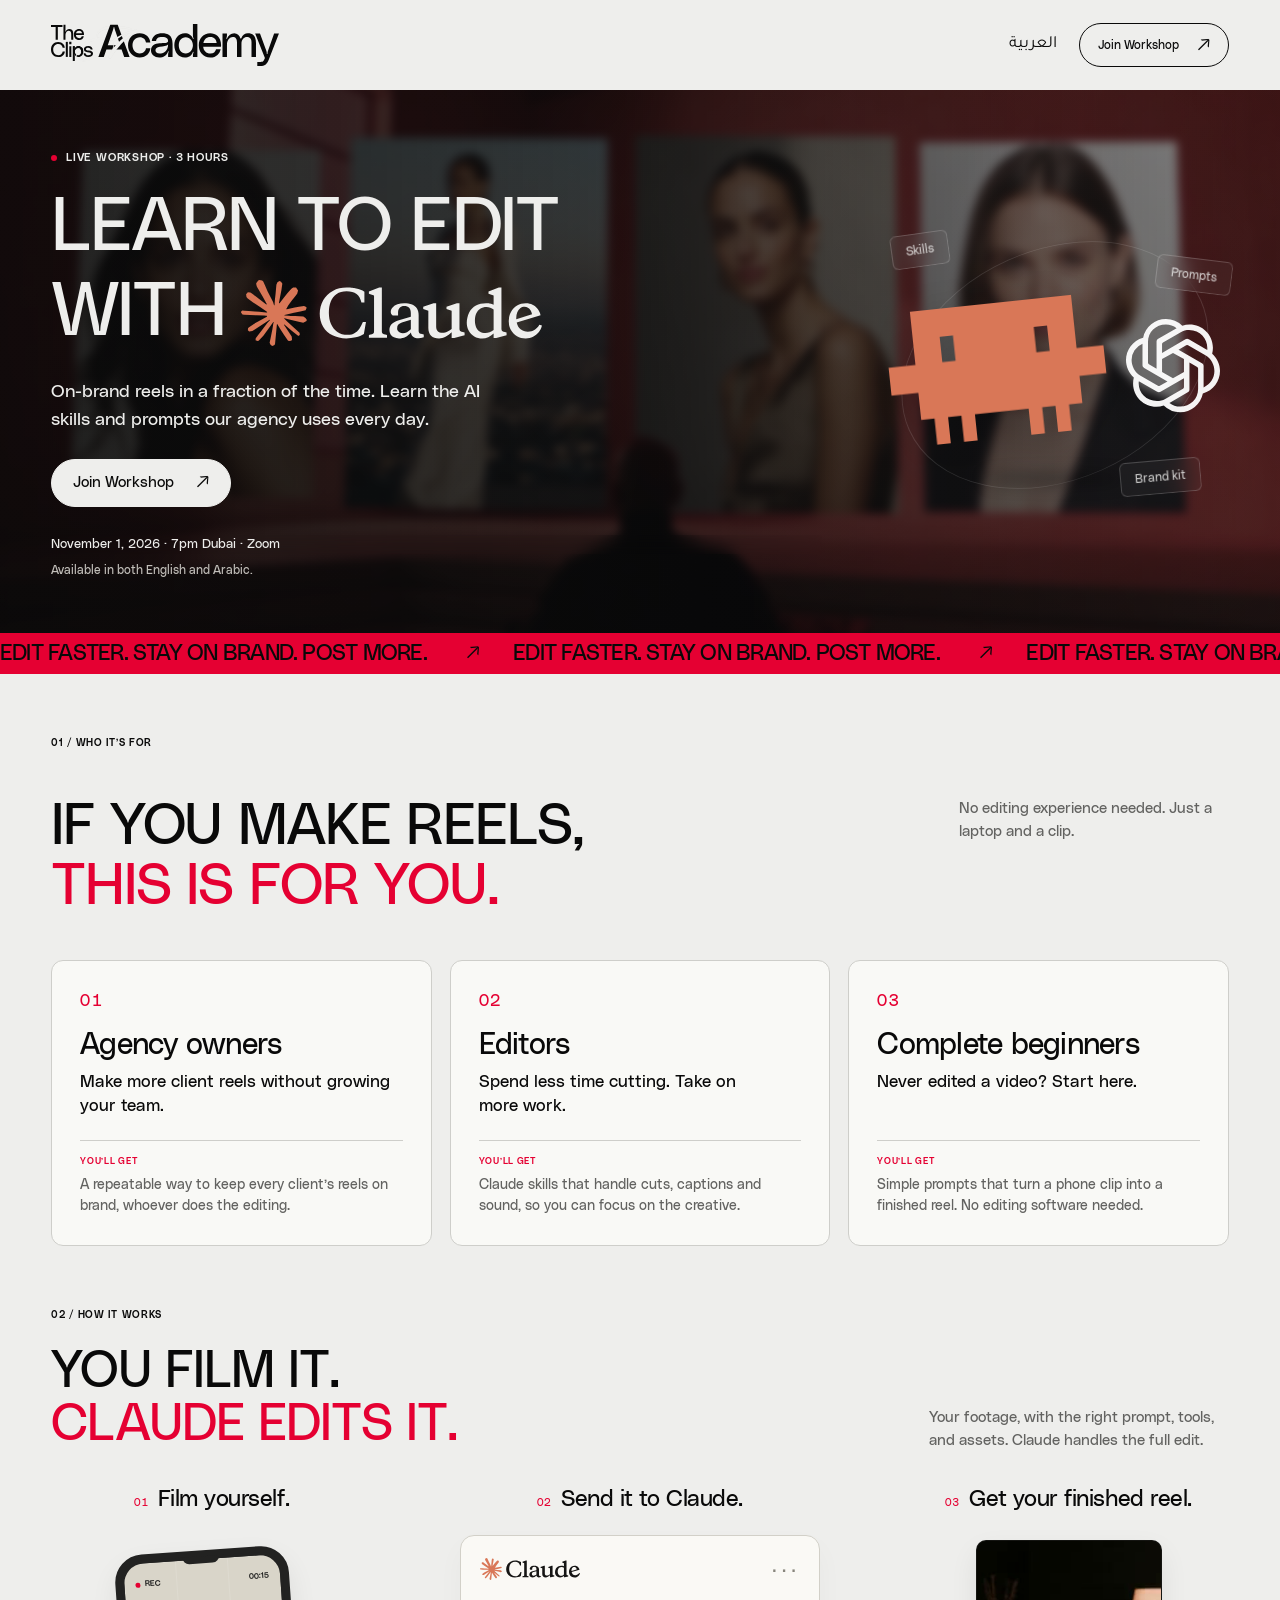
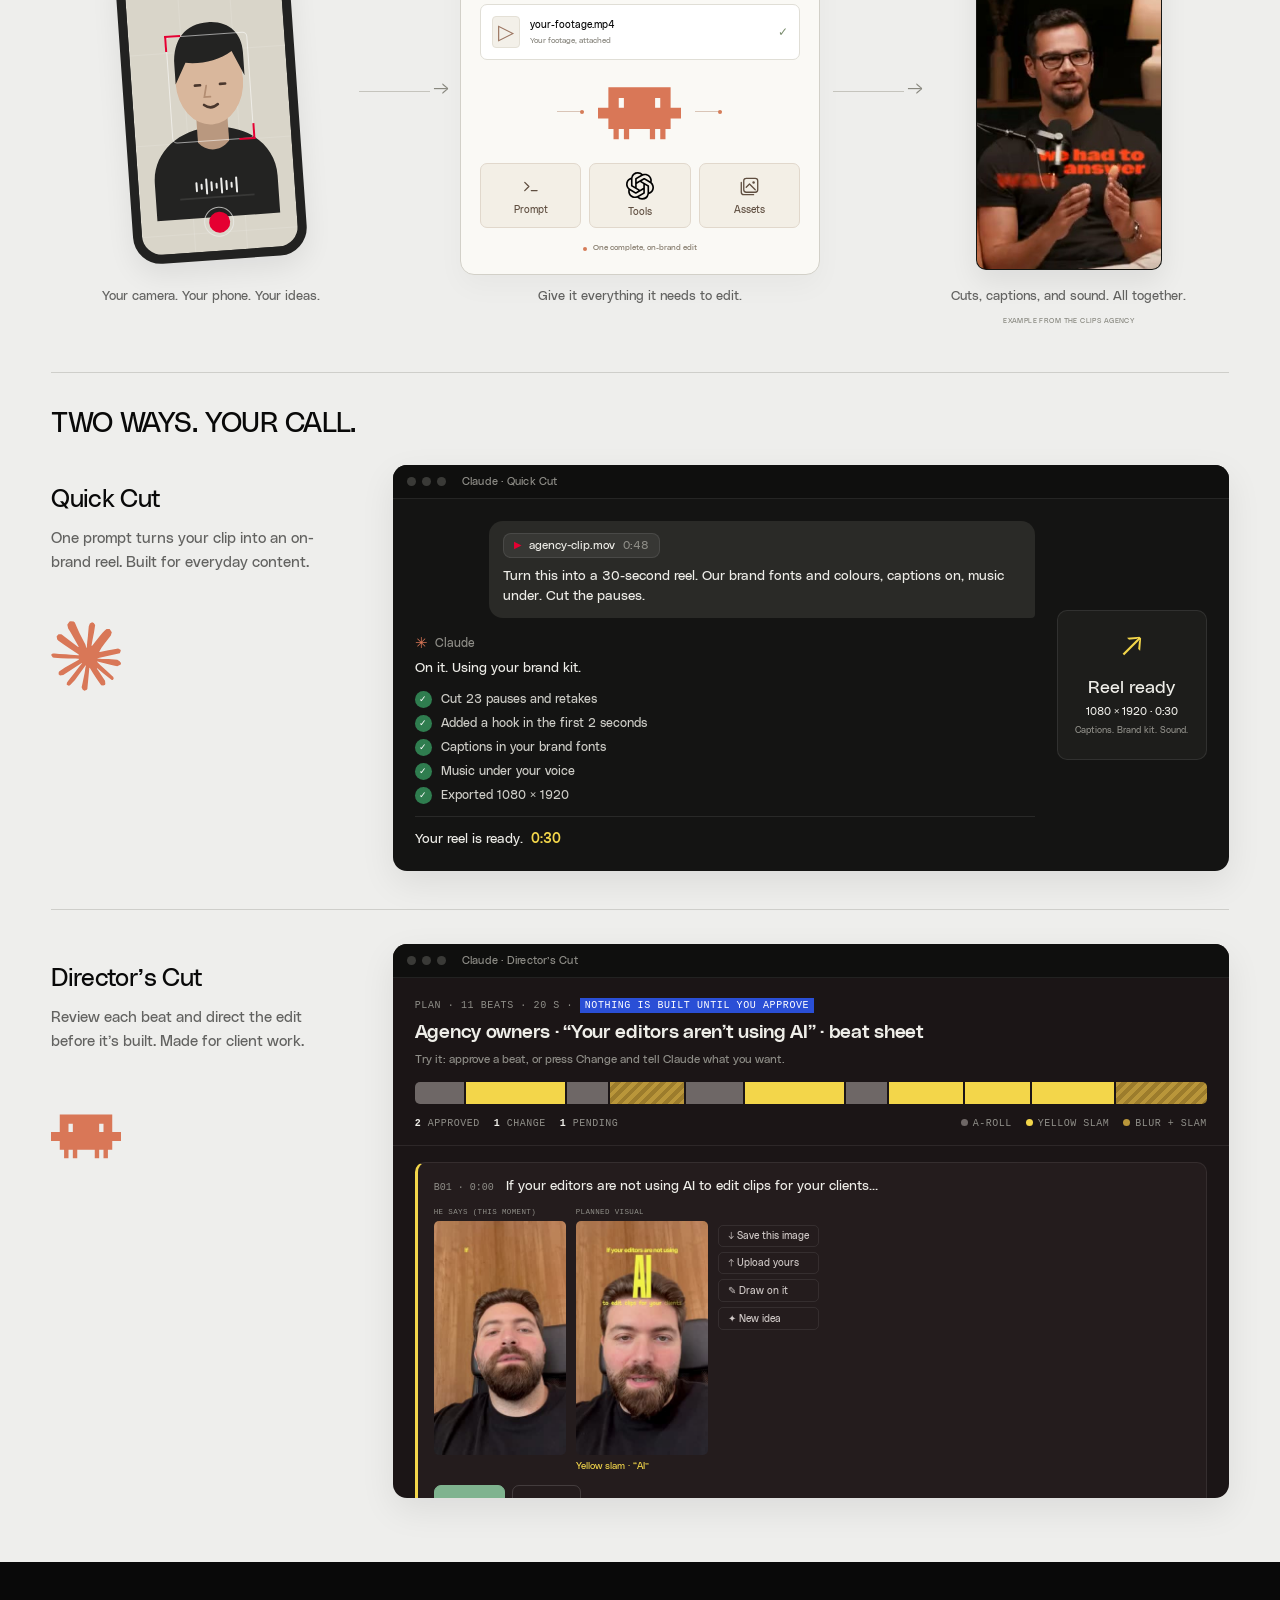
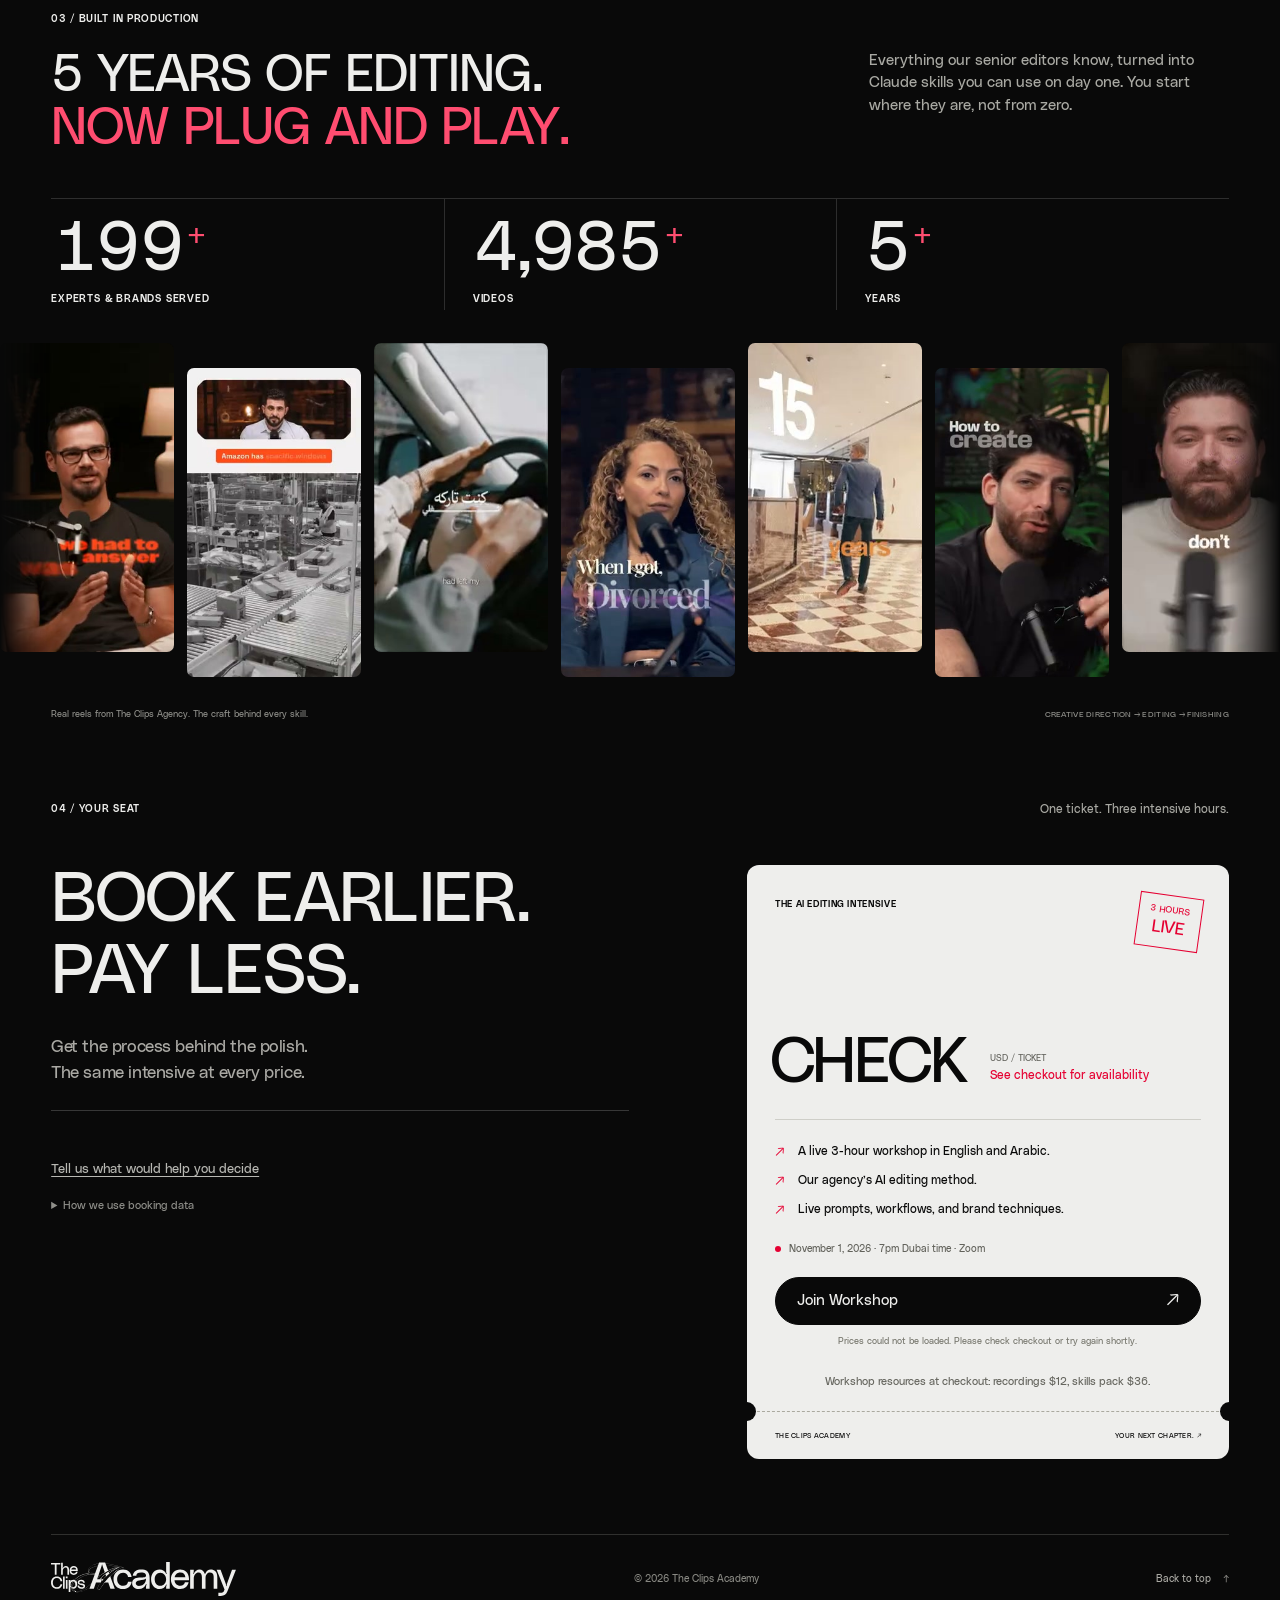
==== index.html @ a766a7c7 "Show extended $47 workshop offer" ====
<!doctype html>
<html lang="en" dir="ltr">
<head>
  <meta charset="UTF-8">
  <meta name="viewport" content="width=device-width, initial-scale=1">
  <meta name="theme-color" content="#eeeeec">
  <meta name="description" content="Edit Reels with Claude: a live 3-hour workshop in English and Arabic for agency owners, editors and complete beginners. Learn to edit on-brand reels faster, with one prompt or frame by frame.">
  <meta property="og:title" content="The Clips Academy | Edit Reels with Claude">
  <meta property="og:description" content="Thousands of agency edits, translated into AI skills and workflows. Learn the method in a live 3-hour intensive. In English and Arabic. Live on Zoom, November 1, 2026 at 7pm Dubai time.">
  <meta property="og:type" content="website">
  <meta property="og:url" content="https://theclips.academy/">
  <link rel="canonical" href="https://theclips.academy/">
  <link rel="alternate" hreflang="en" href="https://theclips.academy/">
  <link rel="alternate" hreflang="ar" href="https://theclips.academy/ar.html">
  <link rel="alternate" hreflang="x-default" href="https://theclips.academy/">
  <meta property="og:locale" content="en_US">
  <meta property="og:locale:alternate" content="ar_AE">
  <meta property="og:image" content="https://theclips.academy/assets/hero-poster.jpg">
  <meta name="twitter:card" content="summary_large_image">
  <title>The Clips Academy | Edit Reels with Claude</title>
  <link rel="icon" type="image/svg+xml" href="assets/favicon.svg">
  <link rel="preload" href="assets/polysans.woff" as="font" type="font/woff" crossorigin>
  <link rel="stylesheet" href="style.css?v=claude-workflow-1">
  <link rel="stylesheet" href="omar.css?v=omar-1">
  <link rel="stylesheet" href="workflow.css?v=claude-workflow-1">
  <link rel="stylesheet" href="refine.css?v=mobile-stats-2">
  <script src="app.js?v=refine-1" defer></script>
  <script src="omar.js?v=flow-1" defer></script>
  <script type="module" src="features/pricing/storefront.mjs?v=sunday-47"></script>
  <link rel="stylesheet" href="features/analytics/feedback.css">
  <script type="module" src="features/analytics/tracking.mjs?v=funnel-1"></script>
  <script src="features/analytics/meta-pixel.js?v=1" defer></script>
</head>
<body>
  <a class="skip-link" href="#main">Skip to content</a>
  <header class="header">
    <a class="brand" href="#top" aria-label="The Clips Academy home"><img src="assets/logo-dark.svg" alt="The Clips Academy" width="1928" height="359"></a>
    <div class="header-actions"><a class="language-link" href="ar.html" lang="ar" dir="rtl" hreflang="ar" aria-label="عرض الموقع بالعربية">العربية</a>
    <a class="button button-small nav-cta" href="https://os.theclips.academy/workshop/checkout"><span>Join Workshop</span><span class="arrow" aria-hidden="true">↗</span></a>
    </div>
  </header>
  <main id="main">
    <section class="hero section" id="top" aria-labelledby="hero-title">
      <div class="hero-backdrop" aria-hidden="true"><video id="hero-video" src="assets/hero-film.mp4" poster="assets/hero-poster.jpg" muted loop playsinline preload="metadata"></video></div>
      <div class="hero-layout">
        <div class="hero-content">
          <div class="eyebrow hero-eyebrow" data-load><span class="live-dot" aria-hidden="true"></span>LIVE WORKSHOP · 3 HOURS</div>
          <h1 id="hero-title"><span class="heading-line" data-load>LEARN TO EDIT</span><span class="heading-line hero-logo-line" data-load style="--delay:.12s"><span>WITH</span><img class="headline-claude" src="assets/claude-logo-light.svg" alt="Claude" width="9156" height="2000"></span></h1>
          <div class="hero-copy" data-load style="--delay:.2s"><p class="hero-subheading">On-brand reels in a fraction of the time. Learn the AI skills and prompts our agency uses every day.</p><a href="https://os.theclips.academy/workshop/checkout" class="button button-primary magnetic"><span>Join Workshop</span><span class="arrow" aria-hidden="true">↗</span></a></div>
          <div class="hero-details"><p class="hero-event">November 1, 2026 · 7pm Dubai · Zoom</p><p class="hero-language">Available in both English and Arabic.</p></div>
        </div>
        <div class="hero-companion" aria-hidden="true"><div class="companion-orbit"></div><span class="companion-chip chip-skills">Skills</span><span class="companion-chip chip-prompt">Prompts</span><span class="companion-chip chip-brand">Brand kit</span><div class="companion-pair"><img class="companion-clawd" src="assets/clawd.svg" alt="" width="240" height="240"><img class="companion-chatgpt" src="assets/chatgpt-symbol.svg" alt="" width="100" height="100"></div><span class="companion-shadow"></span></div>
      </div>
      <div class="word-ticker" aria-hidden="true"><div class="word-track"><span>EDIT FASTER. STAY ON BRAND. POST MORE. <i>↗</i> </span><span>EDIT FASTER. STAY ON BRAND. POST MORE. <i>↗</i> </span><span>EDIT FASTER. STAY ON BRAND. POST MORE. <i>↗</i> </span><span>EDIT FASTER. STAY ON BRAND. POST MORE. <i>↗</i> </span></div></div>
    </section>
    <section class="who section" id="who" aria-labelledby="who-title">
      <div class="section-top" data-reveal><span class="eyebrow">01 / WHO IT’S FOR</span></div>
      <div class="section-heading"><h2 id="who-title" data-reveal><span class="heading-line">IF YOU MAKE REELS,</span><span class="heading-line accent">THIS IS FOR YOU.</span></h2><p data-reveal>No editing experience needed. Just a laptop and a&nbsp;clip.</p></div>
      <ul class="who-grid" aria-label="Who the workshop is for"><li data-reveal style="--delay:0.00s"><span class="step-number" aria-hidden="true">01</span><h3>Agency owners</h3><p class="who-line">Make more client reels without growing your team.</p><p class="who-get"><b>You’ll get</b>A repeatable way to keep every client’s reels on brand, whoever does the editing.</p></li><li data-reveal style="--delay:0.08s"><span class="step-number" aria-hidden="true">02</span><h3>Editors</h3><p class="who-line">Spend less time cutting. Take on more work.</p><p class="who-get"><b>You’ll get</b>Claude skills that handle cuts, captions and sound, so you can focus on the creative.</p></li><li data-reveal style="--delay:0.16s"><span class="step-number" aria-hidden="true">03</span><h3>Complete beginners</h3><p class="who-line">Never edited a video? Start here.</p><p class="who-get"><b>You’ll get</b>Simple prompts that turn a phone clip into a finished reel. No editing software needed.</p></li></ul>
    </section>
    <section class="method section" id="method" aria-labelledby="method-title">
      <div class="section-top"><span class="eyebrow">02 / HOW IT WORKS</span></div>
      <div class="section-heading"><h2 id="method-title"><span class="heading-line">YOU FILM IT.</span><span class="heading-line accent">CLAUDE EDITS IT.</span></h2><p>Your footage, with the right prompt, tools, and assets. Claude handles the full edit.</p></div>
      <ol class="edit-workflow" aria-label="From your recording to a finished reel with Claude">
        <li class="workflow-stage workflow-capture">
          <div class="workflow-step"><span class="workflow-number" aria-hidden="true">01</span><h3>Film yourself.</h3></div>
          <div class="workflow-scene" role="img" aria-label="Illustration of filming yourself on a phone">
            <div class="recording-phone"><div class="recording-screen"><div class="recording-meta"><span><i></i>REC</span><span>00:15</span></div><svg class="capture-person" viewBox="0 0 180 260" fill="none" aria-hidden="true"><path d="M19 260v-43c0-35 30-61 71-61s71 26 71 61v43" fill="#232322"/><path d="M72 137h36v36c-11 12-26 12-36 0v-36Z" fill="#b9987f"/><ellipse cx="90" cy="103" rx="39" ry="50" fill="#d9b79c"/><path d="M51 104V82c0-30 16-47 42-47 24 0 38 15 38 37v27l-13-29c-16 10-35 13-54 10l-13 24Z" fill="#232322"/><path d="M73 107h6m23 0h6M82 130c5 4 11 4 16 0" stroke="#4a372d" stroke-width="3" stroke-linecap="round"/><path d="m86 108-3 13h7" stroke="#b38d72" stroke-width="2" stroke-linecap="round"/><path d="M47 237h86" stroke="#eeeeec" stroke-opacity=".1" stroke-width="2"/></svg><div class="capture-focus"></div><div class="capture-wave"><i></i><i></i><i></i><i></i><i></i><i></i><i></i><i></i><i></i></div><div class="recording-shutter"><span></span></div></div></div>
          </div>
          <p class="workflow-caption">Your camera. Your phone. Your ideas.</p><span class="workflow-connector" aria-hidden="true"><i></i><b>→</b></span>
        </li>
        <li class="workflow-stage workflow-claude">
          <div class="workflow-step"><span class="workflow-number" aria-hidden="true">02</span><h3>Send it to Claude.</h3></div>
          <div class="workflow-scene"><div class="claude-workbench" role="img" aria-label="Your footage, prompt, tools, and assets come together in Claude">
            <div class="workflow-appbar"><img src="assets/claude-logo.svg" width="106" height="29" alt="Claude"><span aria-hidden="true">···</span></div>
            <div class="workflow-upload"><span class="upload-play" aria-hidden="true">▷</span><span><strong>your-footage.mp4</strong><small>Your footage, attached</small></span><span class="upload-check" aria-hidden="true">✓</span></div>
            <div class="workflow-engine"><span class="engine-line" aria-hidden="true"></span><img src="assets/clawd.svg" width="100" height="100" alt=""><span class="engine-line" aria-hidden="true"></span></div>
            <div class="workflow-inputs"><span class="workflow-input workflow-input-prompt"><svg viewBox="0 0 28 28" fill="none" aria-hidden="true"><path d="m7 9 5 5-5 5M15 19h7" stroke="currentColor" stroke-width="1.6" stroke-linecap="round" stroke-linejoin="round"/></svg><span>Prompt</span></span><span class="workflow-input workflow-input-tools"><img src="assets/chatgpt-symbol.svg" width="28" height="28" alt="ChatGPT"><span>Tools</span></span><span class="workflow-input workflow-input-assets"><svg viewBox="0 0 28 28" fill="none" aria-hidden="true"><rect x="7" y="4" width="17" height="17" rx="3" stroke="currentColor" stroke-width="1.6"/><path d="M4 9v12a3 3 0 0 0 3 3h12m-9-9 4-4 7 7" stroke="currentColor" stroke-width="1.6" stroke-linecap="round" stroke-linejoin="round"/><circle cx="19" cy="9" r="1.5" fill="currentColor"/></svg><span>Assets</span></span></div>
            <div class="workflow-edit-label"><span class="live-dot" aria-hidden="true"></span>One complete, on-brand edit</div>
          </div></div>
          <p class="workflow-caption">Give it everything it needs to edit.</p><span class="workflow-connector" aria-hidden="true"><i></i><b>→</b></span>
        </li>
        <li class="workflow-stage workflow-finish">
          <div class="workflow-step"><span class="workflow-number" aria-hidden="true">03</span><h3>Get your finished reel.</h3></div>
          <figure class="method-result"><div class="workflow-scene"><div class="result-reel"><video id="result-video" src="assets/work-01.mp4" poster="assets/work-01.jpg" muted loop playsinline controls preload="none" aria-label="An actual edited reel from The Clips Agency portfolio"></video><button class="result-control" aria-label="Play agency reel" aria-pressed="false" hidden><span aria-hidden="true">▷</span></button></div></div><figcaption><p class="workflow-caption">Cuts, captions, and sound. All together.</p><span class="workflow-example">EXAMPLE FROM THE CLIPS AGENCY</span></figcaption></figure>
        </li>
      </ol>
      <div class="editing-paths" aria-labelledby="paths-title"><div class="paths-heading"><h2 id="paths-title">TWO WAYS. YOUR CALL.</h2></div>
<div class="path-rows">
        <article class="path-row" id="path-quick"><div class="path-copy"><h3>Quick Cut</h3><p>One prompt turns your clip into an on-brand reel. Built for everyday content.</p><img class="path-character" src="assets/claude-spark.svg" width="72" height="72" alt="" aria-hidden="true"></div>
          <div class="demo demo-quick" role="img" aria-label="Example: one prompt in Claude turns a raw clip into a finished, captioned reel.">
            <div class="demo-bar"><i></i><i></i><i></i><span>Claude · Quick Cut</span></div>
            <div class="demo-body">
              <div class="demo-chat">
                <div class="chat-user" data-reveal>
                  <span class="chat-file"><b aria-hidden="true">▶</b>agency-clip.mov<em>0:48</em></span>
                  <p>Turn this into a 30-second reel. Our brand fonts and colours, captions on, music under. Cut the pauses.</p>
                </div>
                <div class="chat-claude" data-reveal style="--delay:.2s">
                  <span class="chat-name"><i aria-hidden="true">✳</i>Claude</span>
                  <p>On it. Using your brand kit.</p>
                  <ul class="demo-steps"><li data-reveal style="--delay:0.35s"><span class="demo-check" aria-hidden="true">✓</span>Cut 23 pauses and retakes</li><li data-reveal style="--delay:0.53s"><span class="demo-check" aria-hidden="true">✓</span>Added a hook in the first 2 seconds</li><li data-reveal style="--delay:0.71s"><span class="demo-check" aria-hidden="true">✓</span>Captions in your brand fonts</li><li data-reveal style="--delay:0.89s"><span class="demo-check" aria-hidden="true">✓</span>Music under your voice</li><li data-reveal style="--delay:1.07s"><span class="demo-check" aria-hidden="true">✓</span>Exported 1080 × 1920</li></ul>
                  <p class="chat-done" data-reveal style="--delay:1.3s">Your reel is ready. <b>0:30</b></p>
                </div>
              </div>
              <div class="demo-output demo-export"><span class="export-icon" aria-hidden="true">↗</span><strong>Reel ready</strong><span>1080 × 1920 · 0:30</span><small>Captions. Brand kit. Sound.</small></div>
            </div>
          </div>
        </article>
        <article class="path-row" id="path-director"><div class="path-copy"><h3>Director’s Cut</h3><p>Review each beat and direct the edit before it’s built. Made for client work.</p><img class="path-character" src="assets/clawd.svg" width="72" height="72" alt="" aria-hidden="true"></div>
          <div class="demo demo-director" aria-label="Example: Claude plans the reel beat by beat. Each beat shows the moment next to the planned visual, and you approve it or ask for a change.">
            <div class="demo-bar"><i></i><i></i><i></i><span>Claude · Director’s Cut</span></div>
            <div class="beat-sheet">
              <div class="bs-head">
                <p class="bs-meta">PLAN · 11 BEATS · 20 S · <mark>NOTHING IS BUILT UNTIL YOU APPROVE</mark></p>
                <h4>Agency owners · “Your editors aren’t using AI” · beat sheet</h4><p class="bs-hint">Try it: approve a beat, or press Change and tell Claude what you want.</p>
                <div class="bs-timeline" aria-hidden="true"><i class="seg-a" style="flex:6"></i><i class="seg-y" style="flex:12"></i><i class="seg-a" style="flex:5"></i><i class="seg-b" style="flex:9"></i><i class="seg-a" style="flex:7"></i><i class="seg-y" style="flex:12"></i><i class="seg-a" style="flex:5"></i><i class="seg-y" style="flex:9"></i><i class="seg-y" style="flex:8"></i><i class="seg-y" style="flex:10"></i><i class="seg-b" style="flex:11"></i></div>
                <div class="bs-status"><p><span><b data-tally="approved">2</b> approved</span><span><b data-tally="change">1</b> change</span><span><b data-tally="pending">1</b> pending</span></p><p class="bs-legend"><span class="lg-a">A-roll</span><span class="lg-y">Yellow slam</span><span class="lg-b">Blur + slam</span></p></div>
              </div>
              <div class="bs-list">
                <div class="beat is-approved" data-beat data-kind="slam">
                  <div class="beat-top"><span class="beat-id">B01 · 0:00</span><p>If your editors are not using AI to edit clips for your clients…</p></div>
                  <div class="beat-frames">
                    <figure><figcaption>HE SAYS (THIS MOMENT)</figcaption><img src="assets/omar-beat-01.jpg" alt="" loading="lazy"></figure>
                    <figure><figcaption>PLANNED VISUAL</figcaption><img src="assets/omar-beat-02.jpg" alt="" loading="lazy"><span class="beat-kind">Yellow slam · “AI”</span></figure>
                    <div class="beat-tools" aria-hidden="true"><span>↓ Save this image</span><span>↑ Upload yours</span><span>✎ Draw on it</span><span>✦ New idea</span></div>
                  </div>
                  <div class="beat-actions"><button type="button" class="beat-approve" aria-pressed="true">Approve</button><button type="button" class="beat-change" aria-pressed="false">Change</button><span class="beat-state"></span></div>
                  <label class="beat-note"><span class="visually-hidden">What should change in beat 01?</span><textarea rows="2" placeholder="What should this beat be instead?"></textarea></label>
                </div><div class="beat is-change" data-beat data-kind="blur">
                  <div class="beat-top"><span class="beat-id">B03 · 0:05</span><p>…then essentially you’re losing time and money.</p></div>
                  <div class="beat-frames">
                    <figure><figcaption>HE SAYS (THIS MOMENT)</figcaption><img src="assets/omar-beat-03.jpg" alt="" loading="lazy"></figure>
                    <figure><figcaption>PLANNED VISUAL</figcaption><img src="assets/omar-beat-04.jpg" alt="" loading="lazy"><span class="beat-kind">Blur + slam · “TIME”</span></figure>
                    <div class="beat-tools" aria-hidden="true"><span>↓ Save this image</span><span>↑ Upload yours</span><span>✎ Draw on it</span><span>✦ New idea</span></div>
                  </div>
                  <div class="beat-actions"><button type="button" class="beat-approve" aria-pressed="false">Approve</button><button type="button" class="beat-change" aria-pressed="true">Change</button><span class="beat-state"></span></div>
                  <label class="beat-note"><span class="visually-hidden">What should change in beat 03?</span><textarea rows="2" placeholder="What should this beat be instead?">Blur the background harder and add “& MONEY” as a second slam on the next word.</textarea></label>
                </div><div class="beat is-approved" data-beat data-kind="slam">
                  <div class="beat-top"><span class="beat-id">B05 · 0:08</span><p>We’re launching a workshop for editors and agency owners.</p></div>
                  <div class="beat-frames">
                    <figure><figcaption>HE SAYS (THIS MOMENT)</figcaption><img src="assets/omar-beat-05.jpg" alt="" loading="lazy"></figure>
                    <figure><figcaption>PLANNED VISUAL</figcaption><img src="assets/omar-beat-06.jpg" alt="" loading="lazy"><span class="beat-kind">Yellow slam · “WORKSHOP”</span></figure>
                    <div class="beat-tools" aria-hidden="true"><span>↓ Save this image</span><span>↑ Upload yours</span><span>✎ Draw on it</span><span>✦ New idea</span></div>
                  </div>
                  <div class="beat-actions"><button type="button" class="beat-approve" aria-pressed="true">Approve</button><button type="button" class="beat-change" aria-pressed="false">Change</button><span class="beat-state"></span></div>
                  <label class="beat-note"><span class="visually-hidden">What should change in beat 05?</span><textarea rows="2" placeholder="What should this beat be instead?"></textarea></label>
                </div><div class="beat is-pending" data-beat data-kind="blur">
                  <div class="beat-top"><span class="beat-id">B11 · 0:19</span><p>Hurry up so you can benefit from early launch prices.</p></div>
                  <div class="beat-frames">
                    <figure><figcaption>HE SAYS (THIS MOMENT)</figcaption><img src="assets/omar-beat-07.jpg" alt="" loading="lazy"></figure>
                    <figure><figcaption>PLANNED VISUAL</figcaption><img src="assets/omar-beat-08.jpg" alt="" loading="lazy"><span class="beat-kind">Blur + slam · “EARLY LAUNCH PRICES”</span></figure>
                    <div class="beat-tools" aria-hidden="true"><span>↓ Save this image</span><span>↑ Upload yours</span><span>✎ Draw on it</span><span>✦ New idea</span></div>
                  </div>
                  <div class="beat-actions"><button type="button" class="beat-approve" aria-pressed="false">Approve</button><button type="button" class="beat-change" aria-pressed="false">Change</button><span class="beat-state"></span></div>
                  <label class="beat-note"><span class="visually-hidden">What should change in beat 11?</span><textarea rows="2" placeholder="What should this beat be instead?"></textarea></label>
                </div>
              </div>
            </div>
          </div>
        </article>
      </div>
      </div>
    </section>
    <section class="work section section-dark" id="work" aria-labelledby="work-title">
      <div class="section-top" data-reveal><span class="eyebrow">03 / BUILT IN PRODUCTION</span></div>
      <div class="section-heading"><h2 id="work-title" data-reveal><span class="heading-line">5 YEARS OF EDITING.</span><span class="heading-line accent">NOW PLUG AND PLAY.</span></h2><p data-reveal>Everything our senior editors know, turned into Claude skills you can use on day one. You start where they are, not from&nbsp;zero.</p></div>
      <ul class="work-stats" aria-label="The Clips Agency in numbers"><li data-reveal style="--delay:0.0s"><strong><span data-count="200">200</span><i>+</i></strong><b>Experts &amp; brands served</b></li><li data-reveal style="--delay:0.1s"><strong><span data-count="5000">5,000</span><i>+</i></strong><b>Videos</b></li><li data-reveal style="--delay:0.2s"><strong><span data-count="5">5</span><i>+</i></strong><b>Years</b></li></ul>
      <div class="portfolio-ticker" tabindex="0" role="region" aria-label="The Clips Agency portfolio video ticker. Hover or focus to pause the moving strip."><div class="portfolio-track"><div class="portfolio-group"><div class="work-frame"><video src="assets/work-01.mp4" poster="assets/work-01.jpg" muted loop playsinline preload="none" aria-label="The Clips Agency portfolio excerpt 01"></video></div><div class="work-frame"><video src="assets/work-02.mp4" poster="assets/work-02.jpg" muted loop playsinline preload="none" aria-label="The Clips Agency portfolio excerpt 02"></video></div><div class="work-frame"><video src="assets/work-03.mp4" poster="assets/work-03.jpg" muted loop playsinline preload="none" aria-label="The Clips Agency portfolio excerpt 03"></video></div><div class="work-frame"><video src="assets/work-04.mp4" poster="assets/work-04.jpg" muted loop playsinline preload="none" aria-label="The Clips Agency portfolio excerpt 04"></video></div><div class="work-frame"><video src="assets/work-05.mp4" poster="assets/work-05.jpg" muted loop playsinline preload="none" aria-label="The Clips Agency portfolio excerpt 05"></video></div><div class="work-frame"><video src="assets/work-06.mp4" poster="assets/work-06.jpg" muted loop playsinline preload="none" aria-label="The Clips Agency portfolio excerpt 06"></video></div><div class="work-frame"><video src="assets/work-07.mp4" poster="assets/work-07.jpg" muted loop playsinline preload="none" aria-label="The Clips Agency portfolio excerpt 07"></video></div><div class="work-frame"><video src="assets/work-08.mp4" poster="assets/work-08.jpg" muted loop playsinline preload="none" aria-label="The Clips Agency portfolio excerpt 08"></video></div></div></div></div>
      <div class="work-bottom"><p>Real reels from The Clips Agency. The craft behind every skill.</p><span>CREATIVE DIRECTION → EDITING → FINISHING</span></div>
    </section>
    <section class="tickets section section-dark" id="tickets" aria-labelledby="tickets-title">
      <div class="section-top" data-reveal><span class="eyebrow">04 / YOUR SEAT</span><span class="small">One ticket. Three intensive hours.</span></div>
      <div class="ticket-layout">
        <div class="ticket-copy"><h2 id="tickets-title" data-reveal><span class="heading-line">BOOK EARLIER.</span><span class="heading-line">PAY LESS.</span></h2><p data-reveal>Get the process behind the polish.<br>The same intensive at every&nbsp;price.</p>
          <ol class="price-ladder" aria-label="Ticket prices" hidden>
            <li data-stage="early"><div class="price-bar"><span>$47</span></div><div class="price-label">Early booking</div></li>
            <li data-stage="standard"><div class="price-bar"><span>$67</span></div><div class="price-label">Standard</div></li>
            <li data-stage="final"><div class="price-bar"><span>$97</span></div><div class="price-label">Final booking</div></li>
          </ol>
          <div class="pricing-countdown"><p class="countdown-label">Checking ticket availability.</p><div class="countdown-units" hidden></div></div>
        </div>
        <div class="ticket-card" data-reveal style="--delay:.12s"><div class="ticket-card-top"><span class="eyebrow">THE AI EDITING INTENSIVE</span><span class="ticket-sticker">3 HOURS<br><b>LIVE</b></span></div><div class="ticket-price is-pending"><span>CHECK</span><div>USD / TICKET<br><b>Checking current price</b></div></div><div class="ticket-rule"></div><ul class="ticket-includes"><li>A live 3-hour workshop in English and Arabic.</li><li>Our agency’s AI editing method.</li><li>Live prompts, workflows, and brand techniques.</li></ul><div class="ticket-schedule"><span class="live-dot" aria-hidden="true"></span><span>November 1, 2026 · 7pm Dubai time · Zoom</span></div><a class="button button-primary magnetic booking-button" href="https://os.theclips.academy/workshop/checkout"><span>Join Workshop</span><span class="arrow" aria-hidden="true">↗</span></a><p class="checkout-note" data-pricing-status>Checking ticket availability.</p><p class="addon-note">Workshop resources at checkout: recordings $12, skills pack $36.</p><div class="ticket-perforation" aria-hidden="true"></div><div class="ticket-card-bottom"><span>THE CLIPS ACADEMY</span><span>YOUR NEXT CHAPTER. ↗</span></div></div>
      </div>
      <footer class="footer"><a href="#top" class="brand" aria-label="Back to top"><img src="assets/logo-light.svg" alt="The Clips Academy" width="1928" height="359"></a><span>© 2026 The Clips Academy</span><a class="text-link" href="#top">Back to top <span aria-hidden="true">↑</span></a></footer>
    </section>
  </main>
</body>
</html>
---- style.css ----
@font-face{font-family:PolySans;src:url('assets/polysans.woff') format('woff');font-weight:400;font-display:swap}
@font-face{font-family:PolySans;src:url('assets/polysans-medium.woff') format('woff');font-weight:600;font-display:swap}
@font-face{font-family:Tajawal;src:url('assets/tajawal-regular.ttf') format('truetype');font-weight:400;font-display:swap}
@font-face{font-family:Tajawal;src:url('assets/tajawal-bold.ttf') format('truetype');font-weight:700;font-display:swap}
:root{--paper:#eeeeec;--ink:#090909;--red:#e50032;--muted:#626260;--line:#cececa;--out:cubic-bezier(.16,1,.3,1);--inout:cubic-bezier(.65,0,.25,1);--gutter:clamp(24px,4vw,72px)}
*{box-sizing:border-box}html{scroll-behavior:smooth;scroll-padding-top:100px}body{margin:0;background:var(--paper);color:var(--ink);font-family:PolySans,Arial,sans-serif;-webkit-font-smoothing:antialiased}a{color:inherit;text-decoration:none}button{font:inherit;color:inherit;cursor:pointer;border:0}button,a{-webkit-tap-highlight-color:transparent}button:focus-visible,a:focus-visible,[tabindex]:focus-visible{outline:2px solid var(--red);outline-offset:5px}::selection{background:var(--red);color:white}h1,h2,h3,p,figure{margin:0}h1,h2,h3{font-family:PolySans,Arial,sans-serif;font-weight:400;text-wrap:balance}p{line-height:1.5;text-wrap:pretty}img,video{display:block;max-width:100%}svg{display:block}.section{padding-left:var(--gutter);padding-right:var(--gutter)}.eyebrow{font-size:10px;letter-spacing:.07em;font-weight:600}.small{font-size:12px}.muted{color:var(--muted)}.accent{color:var(--red)}.heading-line{display:block;white-space:nowrap}.skip-link{position:fixed;z-index:100;top:10px;left:10px;background:white;padding:16px;transform:translateY(-160%)}.skip-link:focus{transform:none}
.header{display:grid;grid-template-columns:minmax(0,1fr) auto minmax(0,1fr);align-items:center;gap:24px;padding:23px var(--gutter);position:sticky;top:0;z-index:30;background:#eeeeeced;backdrop-filter:blur(16px);transition:padding-top .5s var(--out),padding-bottom .5s var(--out),box-shadow .5s}.header.is-scrolled{padding-top:14px;padding-bottom:14px;box-shadow:0 1px 0 #00000012}.brand{width:228px;display:block;flex-shrink:0}.brand img{width:100%;height:auto}.nav{justify-self:center;display:flex;align-items:center;gap:8px;background:var(--ink);color:var(--paper);border-radius:100px;padding:6px}.nav a{font-size:12px;padding:12px 23px;border-radius:100px;transition:background .3s}.nav a:hover,.nav a[aria-current="location"]{background:#30302f}.button{border:1px solid var(--ink);border-radius:100px;display:inline-flex;align-items:center;justify-content:space-between;gap:22px;min-height:48px;padding:12px 21px;font-size:15px;line-height:1.2;position:relative;isolation:isolate;overflow:hidden;background:transparent;transition:color .3s,border-color .3s}.button>span{position:relative;z-index:1;transition:transform .5s var(--out)}.button:before{content:"";position:absolute;inset:0;z-index:0;background:var(--red);transform:translateY(103%);border-radius:50% 50% 0 0;transition:transform .5s var(--out),border-radius .5s var(--out)}.button:hover:before{transform:translateY(0);border-radius:0}.button:hover{color:white;border-color:var(--red)}.button:hover .arrow{transform:translate(2px,-2px)}.button-small{font-size:12px;padding:10px 18px;min-height:44px;gap:18px}.button-primary{background:var(--ink);color:var(--paper)}.button-price{border-left:1px solid #ffffff4a;margin-left:12px;padding-left:12px}.arrow{font-size:21px;line-height:1}.text-link{display:inline-flex;align-items:center;gap:12px;font-size:11px;line-height:1.4}.text-link:hover{color:var(--red)}
.hero{padding-top:54px;overflow:hidden;position:relative;isolation:isolate;background:var(--ink);color:var(--paper)}.hero-backdrop{position:absolute;inset:-12px;z-index:-2;filter:blur(5px);pointer-events:none}.hero-backdrop video{width:100%;height:100%;object-fit:cover;object-position:center;transform:scale(1.025)}.hero:before{content:"";position:absolute;inset:0;z-index:-1;background:linear-gradient(90deg,rgba(9,9,9,.88) 0%,rgba(9,9,9,.73) 45%,rgba(9,9,9,.38) 100%),linear-gradient(0deg,rgba(9,9,9,.4),rgba(9,9,9,.12))}.hero-eyebrow{display:flex;align-items:center;gap:9px;margin-bottom:30px}.live-dot{display:inline-block;width:6px;height:6px;border-radius:50%;background:var(--red);flex-shrink:0}.eyebrow-divider{height:10px;width:1px;background:#aaa;margin:0 7px}.hero h1{font-size:clamp(52px,7vw,126px);letter-spacing:-.02em;line-height:.98}.hero-bottom{margin-top:34px}.hero-copy{max-width:460px}.hero .muted{color:#bcbcb6}.hero .accent,.hero .hero-goal strong{color:#ff4d70}.hero .button-primary{background:var(--paper);border-color:var(--paper);color:var(--ink)}.hero .button-primary:hover{color:white;border-color:var(--red)}.hero .button-price{border-left-color:#09090940}.hero .button:hover .button-price{border-left-color:#ffffff60}.hero .hero-note{color:#bcbcb6}.hero .eyebrow-divider{background:#ffffff55}.hero-copy>p:first-child{font-size:18px;letter-spacing:-.025em}.hero-goal{font-size:19px;line-height:1.3;margin-top:24px;letter-spacing:-.025em}.hero-goal strong{font-weight:400;color:var(--red)}.hero-subheading{margin-bottom:24px}.hero-note{font-size:10px;margin:10px 0 0;color:var(--muted)}.hero-actions{display:flex;align-items:center;gap:24px}.film-control{display:grid;place-items:center;width:34px;height:34px;border:1px solid #ffffff70;border-radius:50%;background:#0003;color:#fff;font-size:13px;flex-shrink:0;transition:background .25s}.film-control:hover{background:var(--red)}.hero-foot{display:flex;justify-content:space-between;align-items:center;margin-top:48px;padding-bottom:24px;font-size:9px;letter-spacing:.06em;gap:20px}.hero-foot a{display:flex;align-items:center;gap:12px}.hero-foot a span{font-size:18px}.word-ticker{margin:0 calc(var(--gutter)*-1);overflow:hidden;background:var(--red);color:var(--ink);padding:14px 0}.word-track{display:flex;width:max-content}.word-track>span{white-space:nowrap;flex-shrink:0;font-size:clamp(19px,2.3vw,33px);letter-spacing:-.035em}.word-ticker i{font-style:normal;padding:0 34px}
.section-dark{background:var(--ink);color:var(--paper)}.work{padding-top:62px;padding-bottom:42px;overflow:hidden}.section-top{display:flex;align-items:center;justify-content:space-between;margin-bottom:50px;gap:20px}.section-top>.small,.section-top>.text-link{color:#a9a9a3}.section-heading{display:flex;align-items:flex-start;justify-content:space-between;gap:50px;margin-bottom:42px}h2{font-size:clamp(39px,5.4vw,88px);letter-spacing:-.02em;line-height:1.04}.section-heading>p{font-size:15px;max-width:270px;color:#a9a9a3;padding-bottom:5px}.portfolio-ticker{overflow:hidden;margin:0 calc(var(--gutter)*-1);padding:7px 0;mask-image:linear-gradient(90deg,transparent,#000 4%,#000 96%,transparent)}.portfolio-track{display:flex;width:max-content;will-change:transform}.portfolio-group{display:flex;gap:13px;padding-right:13px;flex-shrink:0;min-width:100vw;justify-content:space-around}.work-frame{flex:0 0 174px;width:174px;aspect-ratio:9/16;border-radius:7px;overflow:hidden;background:#222;transform:translateZ(0)}.work-frame:nth-child(even){margin-top:25px;margin-bottom:0}.work-frame:nth-child(odd){margin-bottom:25px}.work-frame video{width:100%;height:100%;object-fit:cover}.work-bottom{display:flex;align-items:center;justify-content:space-between;color:#8e8e89;font-size:9px;margin-top:24px;gap:20px}.work-bottom>span{font-size:8px;letter-spacing:.035em}
.workshop{padding-top:62px;padding-bottom:65px}.workshop .section-top>.small{color:#626260}.workshop h2{margin-bottom:54px}.next-step{border-top:1px solid var(--line);padding-top:30px;display:flex;align-items:center;justify-content:space-between;gap:30px}.next-step>.eyebrow{color:#6a6a63;font-size:9px;flex-shrink:0}.next-step>p{font-size:16px;max-width:550px;letter-spacing:-.02em}.next-step>span:last-child{font-size:28px;color:var(--red)}
.tickets{padding-top:62px}.ticket-layout{display:grid;grid-template-columns:1.2fr 1fr;gap:10%;align-items:start}.ticket-copy>p{font-size:17px;color:#aaa9a4;margin-top:26px;letter-spacing:-.025em}.ticket-copy h2{font-size:clamp(40px,5.4vw,84px)}.price-ladder{list-style:none;padding:0;margin:48px 0 0;display:grid;grid-template-columns:repeat(3,minmax(0,1fr));gap:7px;align-items:end}.price-bar{border:1px solid #3c3c39;border-radius:3px 3px 0 0;display:flex;justify-content:space-between;align-items:flex-start;padding:16px 12px;height:100px;background:#191918;transform-origin:bottom}.price-bar>span{font-size:31px;letter-spacing:-.06em}.price-bar>i{font-style:normal;font-size:20px}.price-ladder li:nth-child(2) .price-bar{height:130px}.price-ladder li:nth-child(3) .price-bar{height:160px}.price-ladder li:nth-child(4) .price-bar{height:190px}.current .price-bar{background:var(--red);border-color:var(--red);color:#fff}.price-label{font-size:10px;color:#a7a7a2;min-height:44px;padding-top:12px}.price-label>span{display:block;color:var(--red);font-size:8px;margin-top:6px;letter-spacing:.05em}.current .price-label{color:#fff}.ticket-copy .ladder-note{font-size:11px;color:#8a8a85;margin-top:20px;letter-spacing:0}.ticket-card{background:var(--paper);color:var(--ink);padding:30px 28px 0;border-radius:12px;position:relative;overflow:hidden}.ticket-card-top{display:flex;justify-content:space-between;align-items:start;gap:20px;min-height:65px}.ticket-card-top>.eyebrow{font-size:9px;padding-top:5px}.ticket-sticker{border:1px solid var(--red);color:var(--red);font-size:9px;text-align:center;padding:9px 11px;transform:rotate(8deg);line-height:1.3}.ticket-sticker b{font-size:17px;font-weight:400}.ticket-price{display:flex;gap:24px;align-items:end;margin:5px 0 24px}.ticket-price>span{font-size:108px;line-height:1;letter-spacing:-.085em;margin-left:-5px}.ticket-price>div{font-size:9px;color:#676761;line-height:1.6;padding-bottom:10px}.ticket-price b{font-weight:400;font-size:12px;color:var(--red)}.ticket-rule{height:1px;background:#cecec8}.ticket-includes{list-style:none;padding:0;margin:23px 0}.ticket-includes li{position:relative;padding-left:23px;margin:12px 0;font-size:12px;line-height:1.4;text-wrap:pretty}.ticket-includes li:before{content:"↗";position:absolute;left:0;color:var(--red);font-size:15px;top:-1px}.ticket-schedule{display:flex;align-items:center;gap:8px;margin:26px 0 23px;font-size:10px;color:#62625b}.booking-button{width:100%;font-size:15px;gap:15px}.checkout-note{text-align:center;font-size:9px;color:#77776e;margin:10px 0 25px}.ticket-perforation{border-top:1px dashed #aaa99f;position:relative;margin:0 -28px}.ticket-perforation:before,.ticket-perforation:after{content:"";position:absolute;width:19px;height:19px;background:var(--ink);border-radius:50%;top:-10px}.ticket-perforation:before{left:-10px}.ticket-perforation:after{right:-10px}.ticket-card-bottom{display:flex;justify-content:space-between;gap:12px;font-size:7px;letter-spacing:.04em;padding:20px 0}.footer{margin-top:75px;display:flex;align-items:center;justify-content:space-between;padding:27px 0;border-top:1px solid #30302e;gap:24px}.footer .brand{width:185px}.footer>span{font-size:10px;color:#888882}.footer>.text-link{font-size:10px;color:#aaa9a3}
dialog{width:min(480px,calc(100% - 32px));border:0;background:var(--paper);color:var(--ink);border-radius:12px;padding:42px 32px}dialog::backdrop{background:#000a;backdrop-filter:blur(8px)}dialog[open]{animation:rise .5s var(--out)}.dialog-close{position:absolute;right:10px;top:8px;font-size:25px;background:transparent;width:40px;height:40px}dialog h2{font-size:36px;margin:22px 0 18px;letter-spacing:-.02em}dialog>p{font-size:14px;color:#66665e}.dialog-price{display:flex;align-items:center;justify-content:space-between;margin:23px 0 16px;padding:17px 0;border-top:1px solid #ccc;border-bottom:1px solid #ccc;font-size:13px}.dialog-price strong{font-size:30px;font-weight:400;letter-spacing:-.05em}dialog .small{font-size:10px}dialog .button{font-size:14px;width:100%;margin-top:24px}body.dialog-open{overflow:hidden}
/* OS1's native blur-and-rise timing, with device motion preferences respected. */
.motion [data-load]{animation:rise .95s var(--out) var(--delay,0s) backwards}.motion [data-reveal]:not(.in){opacity:0}.motion [data-reveal].in{animation:rise .95s var(--out) var(--delay,0s) backwards}.motion .word-track{animation:marquee 27s linear infinite}.motion .portfolio-track{animation:marquee 44s linear infinite}.portfolio-ticker:is(:hover,:focus,:focus-within) .portfolio-track{animation-play-state:paused}.motion .price-ladder.in .price-bar{animation:bar-rise .9s var(--out) .1s backwards}.motion .price-ladder.in li:nth-child(2) .price-bar{animation-delay:.2s}.motion .price-ladder.in li:nth-child(3) .price-bar{animation-delay:.3s}.motion .price-ladder.in li:nth-child(4) .price-bar{animation-delay:.4s}.motion .ticket-card.in .ticket-sticker{animation:sticker .85s var(--out) .4s backwards}.motion .word-ticker:not(.is-visible) .word-track,.motion .portfolio-ticker:not(.is-visible) .portfolio-track,.page-hidden *{animation-play-state:paused!important}
@keyframes rise{from{opacity:0;transform:translateY(28px);filter:blur(6px)}to{opacity:1;transform:translateY(0);filter:blur(0)}}@keyframes marquee{from{transform:translateX(0)}to{transform:translateX(-50%)}}@keyframes bar-rise{from{transform:scaleY(.25);opacity:0}to{transform:scaleY(1);opacity:1}}@keyframes sticker{from{opacity:0;transform:scale(1.5) rotate(-12deg)}60%{opacity:1;transform:scale(.95) rotate(11deg)}to{opacity:1;transform:scale(1) rotate(8deg)}}
@media(min-width:1700px){.hero-bottom{margin-top:50px}.hero-copy>p:first-child{font-size:21px}.hero-foot{margin-top:60px}}
@media(max-width:1100px){.brand{width:195px}.nav a{padding:11px 17px}.nav-cta{font-size:11px;gap:12px}.hero{padding-top:40px}.hero-bottom{margin-top:30px}.hero-copy>p:first-child{font-size:16px}.hero-goal{font-size:18px}.hero-copy .button{font-size:13px;gap:15px}.section-heading>p{max-width:220px;font-size:13px}.ticket-layout{gap:6%}.ticket-card{padding:25px 23px 0}.ticket-perforation{margin:0 -23px}.ticket-includes li{font-size:11px}.ticket-card-top>.eyebrow{font-size:8px}.ticket-price>span{font-size:98px}.price-bar{padding:14px 9px}.price-bar>span{font-size:28px}}
@media(max-width:760px){:root{--gutter:24px}html{scroll-padding-top:82px}.header{padding-top:16px;padding-bottom:16px;gap:12px}.header.is-scrolled{padding-top:12px;padding-bottom:12px}.brand{width:175px}.nav{display:none}.nav-cta{font-size:11px;gap:9px;padding:9px 13px;min-height:40px}.nav-cta .arrow{font-size:17px}.hero{padding-top:38px}.hero-eyebrow{font-size:8px;gap:7px;margin-bottom:25px}.eyebrow-divider{margin:0 3px}.hero h1{font-size:8.8vw;line-height:1.01;letter-spacing:-.02em}.hero-bottom{margin-top:27px}.hero-copy{max-width:520px}.hero-copy>p:first-child{font-size:16px;max-width:480px}.hero-goal{font-size:18px;margin-top:20px}.hero-subheading{margin-bottom:20px}.button{min-height:44px;padding:10px 17px;font-size:13px;gap:20px}.hero-copy .button{font-size:13px}.hero-note{font-size:9px;margin-top:9px;margin-left:0}.film-control{width:32px;height:32px}.hero-actions{gap:12px}.hero-backdrop{filter:blur(4px)}.hero:before{background:linear-gradient(90deg,rgba(9,9,9,.82),rgba(9,9,9,.65)),linear-gradient(0deg,rgba(9,9,9,.35),transparent)}.hero-foot{font-size:7px;margin-top:26px;padding-bottom:19px;gap:12px;letter-spacing:.025em}.hero-foot a{gap:6px}.hero-foot a span{font-size:15px}.word-ticker{padding:12px 0}.word-track>span{font-size:21px}.word-ticker i{padding:0 24px}.work,.workshop,.tickets{padding-top:37px}.section-top{margin-bottom:31px;gap:14px}.section-top .eyebrow{font-size:8px}.section-top>.small,.section-top>.text-link{font-size:9px;text-align:right}.section-heading{display:block;margin-bottom:26px}h2{font-size:8.2vw;letter-spacing:-.02em;line-height:1.07}.section-heading>p{max-width:330px;font-size:13px;margin-top:19px;padding:0}.work{padding-bottom:29px}.work-frame{width:142px;flex-basis:142px;border-radius:5px}.portfolio-group{gap:10px;padding-right:10px}.work-frame:nth-child(even){margin-top:16px}.work-frame:nth-child(odd){margin-bottom:16px}.work-bottom{font-size:8px;margin-top:18px}.work-bottom>span{display:none}.workshop{padding-bottom:36px}.workshop h2{margin-bottom:32px;font-size:8.5vw}.next-step{display:grid;grid-template-columns:1fr auto;gap:14px;padding-top:25px}.next-step .eyebrow{grid-column:1/-1;font-size:8px}.next-step>p{font-size:14px}.next-step>span:last-child{font-size:25px}.ticket-layout{grid-template-columns:1fr;gap:32px}.ticket-copy h2{font-size:10.5vw}.ticket-copy>p{font-size:15px;margin-top:20px}.price-ladder{margin-top:29px;gap:6px}.price-bar{height:76px;padding:12px 9px}.price-bar>span{font-size:29px}.price-bar>i{font-size:17px}.price-ladder li:nth-child(2) .price-bar{height:100px}.price-ladder li:nth-child(3) .price-bar{height:124px}.price-ladder li:nth-child(4) .price-bar{height:148px}.price-label{font-size:9px}.price-label>span{font-size:7px}.ticket-copy .ladder-note{font-size:10px;margin-top:14px}.ticket-card{max-width:500px;width:100%;justify-self:center;padding:25px 23px 0}.ticket-card-top>.eyebrow{font-size:9px}.ticket-price>span{font-size:104px}.ticket-price{gap:23px;margin-top:0}.ticket-includes li{font-size:12px}.booking-button{font-size:13px;min-height:44px;padding:10px 17px}.ticket-schedule{font-size:10px;margin:24px 0 21px}.ticket-card-bottom{font-size:7px}.footer{margin-top:43px;padding:23px 0;flex-wrap:wrap;gap:20px}.footer .brand{width:160px}.footer>span{order:3;flex-basis:100%;font-size:9px}.footer>.text-link{font-size:9px}.dialog-close{width:40px;height:40px}dialog{padding:39px 24px 25px}dialog h2{font-size:7vw;line-height:1.08}dialog .button{font-size:13px}}
@media(max-width:380px){:root{--gutter:18px}.brand{width:147px}.nav-cta{font-size:10px;padding:8px 11px;gap:7px;min-height:38px}.hero-eyebrow{font-size:7px;gap:6px}.hero h1{font-size:8.8vw}.hero-copy>p:first-child{font-size:15px}.hero-foot{font-size:6px}.hero-foot a{gap:5px}.ticket-card{padding-left:19px;padding-right:19px}.ticket-perforation{margin:0 -19px}.ticket-card-top>.eyebrow{font-size:8px}.ticket-includes li{font-size:11px}.ticket-card-bottom{font-size:6px}.price-bar>span{font-size:25px}.price-label{font-size:8px}}
@media(prefers-reduced-motion:reduce){html{scroll-behavior:auto}*,*:before,*:after{animation:none!important;transition:none!important}[data-reveal],[data-load]{opacity:1!important;transform:none!important;filter:none!important}.portfolio-ticker{overflow-x:auto;mask-image:none}.portfolio-group[aria-hidden]{display:none}.film-control{opacity:1}}

@media(max-width:760px){.header .nav-cta{font-size:11px;gap:9px;padding:9px 13px;min-height:40px;white-space:nowrap}.button>span{white-space:nowrap}}
@media(max-width:380px){.header .nav-cta{font-size:10px;gap:7px;padding:8px 11px;min-height:38px}}

.film-control[hidden]{display:none}
@media(min-width:761px) and (max-width:900px){.nav{display:none}.nav-cta{white-space:nowrap}.brand{width:195px}}

/* Editing components converge as the visitor scrolls. Static layout is the fallback. */
.method{padding-top:48px;padding-bottom:36px}.method .section-top>.small{color:var(--muted)}.method .section-top{margin-bottom:26px}.assembly-heading{margin-bottom:10px}.assembly-heading h2{font-size:clamp(36px,4.8vw,70px)}.assembly-heading>p{color:var(--muted);max-width:280px;font-size:14px}.assembly-field{position:relative;isolation:isolate;width:100%;max-width:1160px;margin:0 auto;background-image:radial-gradient(#09090918 .8px,transparent .8px);background-size:24px 24px;border-radius:16px}.ingredients{list-style:none;display:flex;flex-wrap:wrap;justify-content:center;gap:22px;padding:30px 0;margin:0}.ingredient{width:202px;padding:14px 16px 16px;border:1px solid #d2d2cb;border-radius:9px;background:#f9f9f6;box-shadow:0 5px 12px #00000006,0 18px 36px #00000008;position:relative;z-index:2;will-change:transform,opacity}.ingredient-top{display:flex;justify-content:space-between;font-size:9px;color:#85857b}.ingredient-top>span:last-child{color:var(--red);font-size:15px;line-height:.8}.ingredient h3{font-size:17px;letter-spacing:-.02em;white-space:nowrap}.ingredient>p{font-size:10px;color:#75756d;margin-top:4px;white-space:nowrap}.ingredient-art{height:54px;margin:11px 0 13px;position:relative}.prompt-art{background:#eaeae4;border-radius:4px;display:flex;flex-direction:column;justify-content:center;gap:6px;padding:0 9px;font-size:10px;letter-spacing:-.025em}.prompt-art>span{display:flex;align-items:center;gap:4px}.prompt-art i{height:11px;width:2px;background:var(--red)}.context-art{display:flex;align-items:center;gap:13px}.context-art>span{font-size:40px;letter-spacing:-.065em}.context-art>div{display:flex;gap:4px;padding-bottom:12px}.context-art i{width:20px;height:20px;border-radius:50%;background:var(--red)}.context-art i:nth-child(2){background:#171714}.context-art i:nth-child(3){background:#deded6}.context-art>b{position:absolute;font-size:6px;font-weight:400;letter-spacing:.1em;bottom:7px;left:62px}.craft-art{display:flex;align-items:center;gap:5px;padding:0 2px 15px}.craft-art i{width:8px;height:12px;background:var(--red);border-radius:1px}.craft-art i:nth-child(3n){height:35px}.craft-art i:nth-child(3n + 1){height:21px}.craft-art i:nth-child(4n){height:29px;background:#151512}.craft-art>span{position:absolute;bottom:0;left:0;font-size:6px;letter-spacing:.1em;color:#77776d}.tool-art{display:flex;align-items:center;gap:15px;padding-bottom:12px}.tool-art>span{width:40px;height:37px;background:var(--ink);color:#fff;border-radius:8px;display:grid;place-items:center;font-size:25px}.tool-art>span:last-of-type{background:var(--red);font-size:15px}.tool-art>i{font-style:normal;font-size:22px;color:#98988e}.tool-art>b{position:absolute;bottom:0;font-size:6px;font-weight:400;letter-spacing:.1em;color:#77776d}.package-art{width:80px;margin-left:auto;margin-right:auto}.package-art>i{position:absolute;width:72px;height:39px;border:1px solid #aaa99e;background:#deded5;border-radius:4px;left:0;top:0;transform:rotate(-9deg)}.package-art>i:nth-child(2){left:6px;top:5px;transform:rotate(5deg);background:#f3c9d1;border-color:#e4a8b6}.package-art>i:nth-child(3){left:4px;top:11px;transform:rotate(-2deg);background:var(--red);border-color:var(--red);color:white;padding:9px;display:flex;align-items:center;justify-content:space-between;font-style:normal}.package-art b{font-size:9px;letter-spacing:.04em;font-weight:400}.package-art span{font-size:19px}.assembly-center,.assembly-wires,.assembly-scroll,.assembly-progress{display:none}.assembly-result{position:relative;display:flex;align-items:center;flex-direction:column;padding:30px 0 22px;z-index:3;pointer-events:none}.reel-art{width:190px;aspect-ratio:9/16;position:relative;overflow:hidden;border-radius:10px;background:var(--red);color:#f6f3e9;box-shadow:0 24px 50px #6200192b;display:flex;flex-direction:column;justify-content:space-between;padding:18px 15px;border:1px solid #ff4262}.reel-topline,.reel-bottomline{display:flex;justify-content:space-between;align-items:center;position:relative;z-index:2;font-size:6px;letter-spacing:.04em}.reel-topline>span:last-child{font-size:19px;line-height:.7}.reel-title{position:relative;z-index:2;display:flex;flex-direction:column;font-size:48px;letter-spacing:-.035em;line-height:.94;transform:rotate(-7deg);margin-left:-2px}.reel-title span:nth-child(2){align-self:flex-end;margin-right:20px}.reel-rings{position:absolute;width:250px;height:250px;left:-30px;top:50px;transform:rotate(-30deg)}.reel-rings i{position:absolute;inset:0;border:1px solid #ffd1db55;border-radius:50%;transform:scaleY(.55)}.reel-rings i:nth-child(2){transform:rotate(60deg) scaleY(.55)}.reel-rings i:nth-child(3){transform:rotate(120deg) scaleY(.55)}.assembly-result figcaption{text-align:center;margin-top:20px;white-space:nowrap}.assembly-result figcaption .eyebrow{font-size:7px;color:#77776d}.assembly-result strong{display:block;font-size:28px;letter-spacing:-.03em;font-weight:400;margin-top:6px}.result-orbit{position:absolute;width:430px;height:430px;top:-15px;left:50%;translate:-50% 0;border:1px solid #e5003212;border-radius:50%;z-index:-1;background:radial-gradient(ellipse,#e5003210,transparent 65%)}.assembly-footer{position:relative;padding:19px 0 14px;display:flex;align-items:center;justify-content:space-between;gap:20px;border-top:1px solid var(--line);font-size:10px;color:#77776d}.assembly-caption{font-size:8px}.assembly-footer .assembly-scroll{align-items:center;gap:12px;font-size:8px;letter-spacing:.07em}.assembly-scroll>span{font-size:17px;color:var(--red)}
.assembly-animated .assembly-pin{height:calc(100svh + 560px);position:relative}.assembly-animated .assembly-sticky{position:sticky;top:78px;height:calc(100svh - 92px);min-height:550px;max-height:820px;display:flex;flex-direction:column;padding-top:14px}.assembly-animated .assembly-field{flex:1;min-height:330px;max-height:560px}.assembly-animated .ingredients{display:contents}.assembly-animated .ingredient{position:absolute;top:50%;left:50%;translate:-50% -50%;width:202px;transform:translate(calc(var(--x,0)*1px),calc(var(--y,0)*1px)) rotate(calc(var(--r,0)*1deg)) scale(var(--s,1));opacity:var(--o,1)}.assembly-animated .assembly-wires{display:block;position:absolute;width:100%;height:100%;inset:0;overflow:visible;fill:none;stroke:var(--red);stroke-width:1.2;stroke-dasharray:4 6;opacity:var(--wire-opacity,.22)}.assembly-animated .assembly-center{display:grid;place-items:center;position:absolute;width:70px;height:70px;top:50%;left:50%;translate:-50% -50%;opacity:var(--center-opacity,1)}.assembly-center>span{font-size:31px;letter-spacing:-.04em}.assembly-center i{position:absolute;inset:0;border:1px solid #09090920;border-radius:50%}.assembly-center i:last-child{inset:-12px;border-style:dashed;border-color:#e5003230}.assembly-animated .assembly-result{position:absolute;top:50%;left:50%;padding:0;translate:-50% -50%;opacity:var(--result-opacity,0);transform:scale(var(--result-scale,.5)) translateY(8px);will-change:transform,opacity}.assembly-animated .assembly-scroll{display:flex}.assembly-animated .assembly-caption{display:none}.assembly-animated.is-assembled .assembly-scroll{display:none}.assembly-animated.is-assembled .assembly-caption{display:block}.assembly-animated .assembly-progress{display:block;position:absolute;bottom:-1px;left:0;width:100%;height:2px;transform:scaleX(var(--assembly-progress,0));transform-origin:left;background:var(--red)}.assembly-animated .reel-title>span{translate:calc(var(--type-offset,0)*1px) 0}.assembly-animated .reel-title>span:nth-child(2){translate:calc(var(--type-offset,0)*-1px) 0}.assembly-animated .reel-rings{rotate:calc(var(--ring-turn,0)*1deg)}
/* The live curriculum shows the actual decisions and sequence, with minimal copy. */
.work .section-heading>p{max-width:360px;font-size:15px}.work .section-heading h2{font-size:clamp(36px,4.8vw,78px)}.workshop h2{margin-bottom:0}.workshop .section-heading>p{color:#62625b;max-width:300px}.visual-curriculum{display:grid;grid-template-columns:repeat(3,minmax(0,1fr));gap:22px;margin-bottom:40px}.visual-lesson{min-width:0}.lesson-visual{width:100%;aspect-ratio:1.19;position:relative;overflow:hidden;border:1px solid #d1d1ca;border-radius:9px;background:#e4e4de}.visual-lesson-copy{display:flex;align-items:flex-start;gap:15px;padding-top:20px}.visual-lesson-copy .lesson-number{font-size:13px;color:var(--red);line-height:1.7}.visual-lesson-copy h3{font-size:clamp(17px,1.7vw,25px);letter-spacing:-.02em;white-space:nowrap}.visual-lesson-copy p{font-size:13px;color:#66665d;max-width:290px;margin-top:8px}.skills-visual{background:radial-gradient(ellipse at 55% 65%,#d2d2c9,transparent 75%),#e6e6df}.skill-sheet{position:absolute;left:50%;top:50%;width:66%;height:66%;padding:17px;background:#f9f9f5;box-shadow:0 12px 25px #0000000d;border:1px solid #d2d2ca;border-radius:6px;font-size:9px}.skill-sheet-back{transform:translate(-58%,-61%) rotate(-9deg);background:#d9d9d0}.skill-sheet-back>span{font-size:7px;letter-spacing:.07em}.brand-sample{display:flex;align-items:center;gap:5px;margin-top:12px}.brand-sample>b{font-size:30px;font-weight:400;margin-right:10px;letter-spacing:-.06em}.brand-sample i{width:16px;height:16px;border-radius:50%;background:var(--red)}.brand-sample i:nth-last-child(2){background:#171714}.brand-sample i:last-child{background:#f6f5ed}.skill-sheet-front{transform:translate(-41%,-33%) rotate(5deg);height:65%;display:flex;flex-direction:column;justify-content:space-between}.sheet-top{display:flex;align-items:center;justify-content:space-between;font-size:8px;letter-spacing:.06em}.sheet-top b{font-size:20px;color:var(--red);font-weight:400}.skill-line{font-size:clamp(10px,1vw,14px);border-top:1px solid #deded6;padding-top:9px;display:flex;gap:10px}.skill-line>span{color:#aaa99f;font-size:8px;padding-top:2px}.sheet-seal{font-size:6px;letter-spacing:.05em;background:var(--red);color:white;align-self:flex-start;padding:6px 7px;margin-top:7px}.workflow-visual{background-color:#151514;background-image:radial-gradient(#ffffff20 .8px,transparent .8px);background-size:17px 17px;border-color:#151514;color:#f5f5ef;padding:25px 22px;display:flex;align-items:center;flex-direction:column}.workflow-label{font-size:7px;color:#9c9c92;letter-spacing:.08em}.flow-input{display:flex;justify-content:space-between;width:100%;margin-top:25px}.flow-input>span{font-size:7px;padding:9px 8px;border:1px solid #494940;border-radius:4px;background:#22221e}.flow-connectors{width:77%;height:35px;display:flex;justify-content:space-between;position:relative;border-bottom:1px solid #68685b;border-radius:0 0 12px 12px}.flow-connectors>i{width:1px;height:100%;background:#68685b}.flow-connectors>i:first-child,.flow-connectors>i:last-child{height:calc(100% - 10px)}.flow-engine{width:65%;min-height:48px;margin-top:15px;border:1px solid #ff3159;background:var(--red);border-radius:6px;display:flex;align-items:center;justify-content:space-between;padding:10px 13px;box-shadow:0 0 35px #e5003238;position:relative}.flow-engine:before{content:"";position:absolute;left:50%;bottom:100%;height:16px;width:1px;background:#68685b}.flow-engine>span{font-size:22px}.flow-engine>b{font-size:24px;font-weight:400}.flow-output-line{width:1px;min-height:21px;flex:1;background:#68685b}.flow-output{display:flex;justify-content:space-between;width:45%;font-size:7px;padding:10px 12px;background:#eeeeec;color:#171714;border-radius:3px}.flow-signal{position:absolute;top:44%;width:4px;height:4px;border-radius:50%;left:calc(50% - 2px);background:#ff7996;box-shadow:0 0 12px 3px #ff426480}.edit-visual{background:#deded6;padding:19px 21px;display:flex;flex-direction:column;align-items:center}.edit-label{display:flex;justify-content:space-between;width:100%;font-size:7px;color:#77776b;letter-spacing:.05em}.edit-preview{position:relative;overflow:hidden;background:var(--red);color:#fff8ee;width:42%;flex:1;min-height:0;margin:14px 0 11px;border-radius:4px;display:flex;align-items:center;justify-content:center;box-shadow:0 6px 12px #8f002815}.edit-preview>span{font-size:clamp(22px,2.5vw,36px);line-height:.95;letter-spacing:-.04em;position:relative;z-index:1;transform:rotate(-7deg);white-space:nowrap}.edit-preview>b{position:absolute;top:7px;right:8px;font-weight:400;font-size:15px}.edit-preview-orbit{position:absolute;width:180px;height:180px;border:1px solid #ffeaef80;border-radius:50%;transform:rotate(-45deg) scaleY(.5)}.edit-timeline{width:100%;height:65px;position:relative}.timeline-ruler{font-size:6px;color:#7c7c6f;display:flex;justify-content:space-between;margin-bottom:5px;padding-bottom:5px;background:repeating-linear-gradient(90deg,#a6a698 0 1px,transparent 1px 8px) bottom/100% 3px no-repeat}.timeline-clips{display:flex;gap:3px;height:21px}.timeline-clips>span{background:#191916;color:#f2f2eb;border-radius:2px;display:grid;place-items:center;font-size:6px;width:27%;letter-spacing:.03em}.timeline-clips>span:nth-child(2){width:46%;background:#716d60}.timeline-sound{height:16px;background:#cfbdbe;border-radius:2px;margin-top:3px;display:flex;align-items:center;gap:4px;justify-content:center}.timeline-sound i{height:5px;width:3px;background:#9b656a}.timeline-sound i:nth-child(3n){height:11px}.timeline-sound i:nth-child(4n){height:8px}.timeline-playhead{position:absolute;width:1px;top:10px;bottom:0;background:var(--red);left:31%}.timeline-playhead:before{content:"";position:absolute;width:5px;height:5px;background:var(--red);left:-2px;top:0}.motion .visual-lesson.in .skill-sheet-front{animation:skill-arrive 1.1s var(--out) .15s backwards}.motion .visual-lesson.in .flow-engine{animation:engine-arrive 1s var(--out) .25s backwards}.motion .visual-lesson.in .timeline-playhead{animation:timeline-edit 2.5s var(--out) .3s backwards}.motion .visual-lesson.in .edit-preview>span{animation:edit-type 1s var(--out) .4s backwards}
@keyframes skill-arrive{from{opacity:0;transform:translate(-41%,15%) rotate(14deg)}to{opacity:1;transform:translate(-41%,-33%) rotate(5deg)}}@keyframes engine-arrive{from{opacity:0;transform:scale(.85)}to{opacity:1;transform:scale(1)}}@keyframes timeline-edit{from{left:0}to{left:31%}}@keyframes edit-type{from{opacity:0;translate:-20px 0;filter:blur(5px)}to{opacity:1;translate:0 0;filter:blur(0)}}
@media(max-width:1100px){.work .section-heading>p{font-size:13px;max-width:290px}.visual-curriculum{gap:16px}.visual-lesson-copy{gap:10px}.visual-lesson-copy h3{font-size:1.65vw}.visual-lesson-copy p{font-size:12px}.workflow-visual{padding:20px 16px}.flow-input{margin-top:20px}.flow-connectors{height:25px}.flow-engine{min-height:39px;margin-top:12px;padding:6px 10px}.flow-engine:before{height:13px}.flow-engine>b{font-size:20px}.flow-output{padding:8px}.flow-output-line{min-height:14px}.skill-sheet{padding:13px}.skill-line{padding-top:7px;gap:7px}.sheet-seal{font-size:5px}.edit-visual{padding:15px}.edit-preview{margin-top:10px;margin-bottom:8px}}
@media(max-width:760px){.method{padding-top:20px;padding-bottom:22px}.method .section-top{margin-bottom:21px}.assembly-heading{margin-bottom:5px}.assembly-heading h2{font-size:8.4vw}.assembly-heading>p{font-size:12px;max-width:270px;margin-top:14px}.assembly-animated .assembly-pin{height:calc(100svh + 440px)}.assembly-animated .assembly-sticky{top:64px;height:calc(100svh - 80px);min-height:570px;max-height:780px;padding-top:15px}.assembly-animated .assembly-field{min-height:340px;max-height:530px;margin-top:6px}.assembly-animated .ingredient,.ingredient{width:142px;padding:10px 11px 11px;border-radius:6px}.ingredient-top{font-size:7px}.ingredient-top>span:last-child{font-size:12px}.ingredient h3{font-size:12px}.ingredient>p{font-size:7px;margin-top:3px}.ingredient-art{height:37px;margin-top:8px;margin-bottom:9px}.prompt-art{font-size:7px;padding:0 6px;gap:4px}.prompt-art i{height:8px}.context-art{gap:8px}.context-art>span{font-size:29px}.context-art>div{gap:3px;padding-bottom:10px}.context-art i{width:14px;height:14px}.context-art>b{font-size:4px;left:44px;bottom:4px}.craft-art{gap:4px;padding-bottom:10px}.craft-art i{width:5px;height:9px}.craft-art i:nth-child(3n){height:24px}.craft-art i:nth-child(3n + 1){height:14px}.craft-art i:nth-child(4n){height:19px}.craft-art>span{font-size:4px}.tool-art{gap:11px;padding-bottom:10px}.tool-art>span{width:29px;height:27px;font-size:19px;border-radius:5px}.tool-art>span:last-of-type{font-size:11px}.tool-art>i{font-size:17px}.tool-art>b{font-size:4px}.package-art{width:57px}.package-art>i{width:51px;height:28px;border-radius:3px}.package-art>i:nth-child(2){top:4px;left:5px}.package-art>i:nth-child(3){top:8px;left:3px;padding:6px}.package-art b{font-size:6px}.package-art span{font-size:14px}.assembly-center>span{font-size:24px}.assembly-animated .assembly-center{width:49px;height:49px}.assembly-center i:last-child{inset:-9px}.reel-art{width:160px;padding:15px 12px}.reel-title{font-size:40px}.reel-topline,.reel-bottomline{font-size:5px}.reel-rings{width:220px;height:220px;top:35px}.assembly-result strong{font-size:25px}.assembly-result figcaption .eyebrow{font-size:6px}.assembly-result figcaption{margin-top:15px}.result-orbit{width:300px;height:300px;top:0}.assembly-footer{font-size:8px;padding:14px 0 10px;gap:10px}.assembly-footer .assembly-scroll{font-size:6px;gap:7px}.assembly-scroll>span{font-size:14px}.assembly-caption{font-size:7px}.work .section-heading h2{font-size:7.3vw}.work .section-heading>p{font-size:13px;max-width:460px}.workshop .section-heading>p{font-size:13px;max-width:440px}.workshop h2{font-size:8.5vw}.visual-curriculum{grid-template-columns:1fr;gap:30px;margin-bottom:32px}.lesson-visual{aspect-ratio:1.24;max-height:350px}.visual-lesson-copy{padding-top:15px;gap:13px}.visual-lesson-copy h3{font-size:22px}.visual-lesson-copy p{font-size:13px;max-width:350px;margin-top:7px}.visual-lesson-copy .lesson-number{font-size:12px;line-height:2}.skill-sheet{width:62%;height:66%;max-width:260px;padding:17px}.skill-sheet-front{height:63%}.skill-line{font-size:13px;padding-top:9px;gap:10px}.sheet-seal{font-size:6px}.workflow-visual{padding:25px 30px}.workflow-label{font-size:8px}.flow-input{margin-top:25px}.flow-input>span{font-size:8px;padding:10px 13px}.flow-connectors{height:32px}.flow-engine{margin-top:16px;max-width:185px;min-height:46px}.flow-engine:before{height:17px}.flow-engine>b{font-size:25px}.flow-output{font-size:8px;max-width:130px;padding:10px 13px}.flow-output-line{min-height:18px}.edit-visual{padding:20px 25px}.edit-label{font-size:8px}.edit-preview{width:40%;margin:12px 0;max-width:155px}.edit-preview>span{font-size:34px}.timeline-clips{height:23px}.timeline-clips>span{font-size:7px}.timeline-sound{height:17px;gap:5px}.next-step{padding-top:25px}}
@media(max-width:380px){.assembly-animated .assembly-sticky{min-height:550px}.assembly-heading>p{max-width:245px;font-size:11px}.assembly-animated .ingredient,.ingredient{width:128px;padding:9px}.ingredient h3{font-size:11px}.ingredient>p{font-size:6.5px}.assembly-status{line-height:1.4}.assembly-footer .assembly-scroll{font-size:5.5px;gap:4px}.visual-lesson-copy h3{font-size:19px}.visual-lesson-copy p{font-size:12px}.skill-sheet{padding:13px}.skill-line{font-size:11px}.workflow-visual{padding:20px 23px}.flow-input{margin-top:20px}.flow-input>span{padding:8px 10px;font-size:7px}.flow-connectors{height:23px}.flow-engine{min-height:39px;margin-top:11px}.flow-engine:before{height:12px}.flow-output{font-size:7px;padding:8px 10px}.edit-preview>span{font-size:29px}.edit-label{font-size:7px}.edit-visual{padding:16px 20px}.timeline-sound{gap:4px}}
@media(prefers-reduced-motion:reduce){.assembly-pin{height:auto!important}.assembly-sticky{position:static!important;height:auto!important;min-height:0!important}.ingredients{gap:16px}.assembly-field{background-image:none}.assembly-result{margin-top:15px}.result-orbit{display:none}}

@media(min-width:761px) and (max-width:1100px){.lesson-visual{min-height:270px}.visual-lesson-copy h3{font-size:clamp(14px,1.65vw,18px)}}
@media(min-width:761px) and (max-height:800px){.assembly-animated .ingredient{width:176px;padding:11px 13px 13px}.assembly-animated .ingredient h3{font-size:15px}.assembly-animated .ingredient>p{font-size:9px}.assembly-animated .ingredient-art{height:43px;margin-top:8px;margin-bottom:10px}.assembly-animated .prompt-art{font-size:8px;gap:5px}.assembly-animated .context-art>span{font-size:33px}.assembly-animated .context-art i{width:17px;height:17px}.assembly-animated .context-art>b{left:53px;font-size:5px}.assembly-animated .craft-art{gap:4px;padding-bottom:10px}.assembly-animated .craft-art i:nth-child(3n){height:29px}.assembly-animated .tool-art{padding-bottom:9px}.assembly-animated .tool-art>span{width:33px;height:31px;font-size:21px}.assembly-animated .tool-art>span:last-of-type{font-size:13px}.assembly-animated .package-art{scale:.86;transform-origin:top center}}
/* A fuller editing process resolves into a real agency portfolio excerpt. */
.method .ingredient{width:180px;height:132px;padding:11px 13px 12px}.method .ingredient h3{font-size:14px;letter-spacing:-.015em}.method .ingredient>p{font-size:8px;margin-top:4px}.component-art{height:40px;margin:8px 0 10px;display:flex;align-items:center;justify-content:center;gap:12px;color:#272722}.component-art svg{width:120px;height:40px;max-width:100%}.mini-type{font-size:35px;line-height:1;letter-spacing:-.06em}.mini-swatches{display:flex;gap:4px}.mini-swatches i{width:18px;height:18px;border-radius:50%;background:var(--red)}.mini-swatches i:nth-child(2){background:var(--ink)}.mini-swatches i:last-child{background:#d4d4ca}.mini-prompt{font-size:8px;line-height:1.5;background:#eaeae4;padding:6px 9px;width:100%;border-radius:4px;position:relative}.mini-prompt i{display:inline-block;height:8px;width:2px;background:var(--red);vertical-align:middle;margin-left:3px}.motion-type{position:relative;display:block;width:80px;height:40px;font-size:34px}.motion-type i{font-style:normal;position:absolute;top:0;left:5px;opacity:.12}.motion-type i:nth-child(2){left:20px;opacity:.25}.motion-type i:nth-child(3){left:35px;opacity:1;color:var(--red)}.result-reel{width:224px;aspect-ratio:9/16;position:relative;overflow:hidden;border-radius:10px;background:#171714;border:1px solid #09090918;box-shadow:0 20px 50px #0002}.result-reel video{width:100%;height:100%;object-fit:cover}.assembly-result{pointer-events:auto}.assembly-animated .assembly-result{pointer-events:none}.assembly-animated.is-assembled .assembly-result{pointer-events:auto}.result-control{position:absolute;right:10px;bottom:10px;width:32px;height:32px;display:grid;place-items:center;border:1px solid #ffffff80;border-radius:50%;background:#09090999;color:white;backdrop-filter:blur(8px);font-size:12px}.result-control:hover{background:var(--red)}.result-control[hidden]{display:none}.edit-preview img{width:100%;height:100%;object-fit:cover}.assembly-result figcaption .eyebrow{font-size:7px}.assembly-result strong{font-size:25px}.assembly-animated .assembly-center{z-index:1;scale:.75}.assembly-footer .assembly-status{font-size:9px}
@media(max-width:760px){.method .ingredient{width:145px;height:72px;padding:8px 10px}.method .ingredient h3{font-size:11px;position:absolute;left:10px;bottom:8px}.method .ingredient>p{display:none}.method .ingredient-top{font-size:6px}.method .ingredient-top>span:last-child{font-size:10px}.component-art{position:absolute;top:8px;right:17px;width:68px;height:33px;margin:0;gap:6px}.component-art svg{width:68px;height:27px}.mini-type{font-size:24px}.mini-swatches{gap:2px}.mini-swatches i{width:9px;height:9px}.mini-prompt{font-size:4.5px;padding:4px 5px}.mini-prompt i{height:5px;width:1px;margin-left:1px}.motion-type{font-size:25px;width:55px;height:29px}.motion-type i{left:0}.motion-type i:nth-child(2){left:11px}.motion-type i:nth-child(3){left:22px}.assembly-animated .assembly-center{display:none}.result-reel{width:190px}.assembly-result strong{font-size:22px}.assembly-result figcaption .eyebrow{font-size:6px}.assembly-footer .assembly-status{font-size:7px;max-width:150px}.assembly-caption{font-size:6px}}
@media(max-width:380px){.method .ingredient{width:128px;height:68px;padding:7px 9px}.method .ingredient h3{font-size:10px;left:9px;bottom:7px}.component-art{right:14px;top:6px;width:61px}.assembly-footer .assembly-status{max-width:130px}.result-reel{width:178px}}

/* Keep the page on shared horizontal guides and center the navigation. */
.header>.brand{justify-self:start}.header>.nav-cta{justify-self:end}.section-heading>p{padding-bottom:0}
@media(max-width:900px){.header{grid-template-columns:minmax(0,1fr) auto}}

/* Clear workshop steps and pricing countdown. */
.header{grid-template-columns:minmax(0,1fr) auto}
.method{padding-top:64px;padding-bottom:64px}
.method .section-heading h2{font-size:clamp(32px,4.5vw,68px)}
.method-overview{display:grid;grid-template-columns:minmax(0,1fr) minmax(224px,.6fr);gap:60px;align-items:center;margin:38px 0 0}
.method-steps{list-style:none;padding:0;margin:0;display:grid;gap:18px}
.method-steps li{display:flex;gap:22px;align-items:flex-start;padding:25px;border:1px solid var(--line);border-radius:12px;background:#f9f9f6}
.step-number{color:var(--red);font-size:17px;line-height:1.5;font-variant-numeric:tabular-nums}
.method-steps h3{font-size:26px;line-height:1.2;font-weight:400;letter-spacing:-.025em}
.method-steps p{font-size:16px;line-height:1.5;color:var(--muted);margin-top:9px;max-width:380px}
.method-result{margin:0;display:flex;flex-direction:column;align-items:center}
.method-result figcaption{text-align:center;margin-top:18px}
.method-result figcaption .eyebrow{font-size:8px;color:var(--muted)}
.method-result strong{display:block;font-size:22px;font-weight:400;margin-top:7px}
.pricing-countdown{margin-top:24px;padding-top:21px;border-top:1px solid #ffffff30}
.countdown-label{font-size:14px;color:#c5c5bd;margin:0 0 13px}
.countdown-units{display:grid;grid-template-columns:repeat(4,minmax(0,1fr));gap:12px;max-width:420px}
.countdown-units[hidden]{display:none}
.countdown-unit{display:flex;flex-direction:column;gap:5px}
.countdown-unit strong{font-size:clamp(27px,3.2vw,42px);font-weight:400;line-height:1;font-variant-numeric:tabular-nums}
.countdown-unit span{font-size:11px;color:#a9a99f}
@media(max-width:760px){.method{padding-top:38px;padding-bottom:38px}.method .section-heading h2{font-size:8vw}.method-overview{grid-template-columns:1fr;gap:32px;margin-top:28px}.method-steps{gap:12px}.method-steps li{gap:16px;padding:20px}.method-steps h3{font-size:23px}.method-steps p{font-size:15px;margin-top:7px}.method-result .result-reel{width:190px}.method-result strong{font-size:20px}.countdown-units{max-width:350px}.countdown-unit strong{font-size:35px}}

.hero-event{font-size:14px;line-height:1.5;margin-top:22px;color:#eeeeec;position:relative;z-index:1}.price-ladder[hidden]{display:none}.ticket-price.is-pending>span{font-size:clamp(42px,5vw,72px);letter-spacing:-.04em}.addon-note{font-size:11px;line-height:1.6;text-align:center;color:#65655e;margin:14px 0 20px}.ticket-price.is-pending{min-height:130px}.booking-button{text-decoration:none}.hero-event+.hero-bottom{margin-top:26px}@media(max-width:760px){.hero-event{font-size:11px;max-width:240px;margin-top:18px}.hero-event+.hero-bottom{margin-top:24px}.ticket-price.is-pending{min-height:110px}.addon-note{font-size:10px}}

/* Language choice stays available beside the primary action at every size. */
.header-actions{display:flex;align-items:center;justify-self:end;gap:22px}
.language-link{display:inline-flex;align-items:center;justify-content:center;min-height:44px;min-width:44px;font-size:14px;text-underline-offset:5px}
.language-link:hover{text-decoration:underline}
.language-link[lang="ar"]{font-family:Tajawal,Arial,sans-serif;font-size:17px;line-height:1.5}
.language-link[lang="en"]{font-family:PolySans,Arial,sans-serif}
.hero-language{display:flex;align-items:center;gap:10px;font-size:13px;margin-top:10px;color:#eeeeeccc}
.hero-language>span{font-family:PolySans,Arial,sans-serif;font-size:10px;border:1px solid #ffffff45;border-radius:4px;padding:4px 6px;white-space:nowrap;direction:ltr}
.hero-details+.hero-bottom{margin-top:26px}
@media(max-width:760px){.header>.brand{width:132px}.header-actions{gap:10px}.language-link{font-size:12px}.language-link[lang="ar"]{font-size:15px}.hero-language{font-size:11px;gap:8px;line-height:1.5}.hero-language>span{font-size:9px}.hero-details+.hero-bottom{margin-top:24px}}
@media(max-width:380px){.header{gap:8px}.header>.brand{width:108px}.header-actions{gap:8px}.header .nav-cta{padding-inline:10px;gap:6px}.header .nav-cta .arrow{display:none}.language-link{font-size:11px}.language-link[lang="ar"]{font-size:14px}}

/* Claude artwork: anthropic.com/press-kit. Clawd and ChatGPT vectors: Lobe Icons (MIT).
   Claude belongs to Anthropic. ChatGPT belongs to OpenAI. */
.hero-bottom{display:flex;align-items:flex-end;justify-content:space-between;gap:48px}
.hero-copy{flex:1;min-width:0}
.hero-toolkit{display:flex;gap:12px;flex:0 0 auto;direction:ltr;padding-bottom:3px}
.tool-card{width:150px;height:176px;border:1px solid #ffffff30;border-radius:14px;background:#faf9f5;color:#151514;display:flex;align-items:center;justify-content:flex-end;flex-direction:column;gap:10px;padding:12px 18px 19px;box-shadow:0 8px 30px #0002}
.tool-card-chatgpt{background:#fff}
.clawd-avatar{width:112px;height:112px;object-fit:contain}
.claude-wordmark{width:106px;height:29px;object-fit:contain}
.chatgpt-avatar{display:grid;place-items:center;width:112px;height:112px}
.chatgpt-avatar img{width:56px;height:56px}
.tool-name{font:400 23px/29px PolySans,Arial,sans-serif;white-space:nowrap}
.step-tools{display:flex;flex-wrap:wrap;gap:9px;margin-top:12px}
.step-tools>span{display:inline-flex;align-items:center;gap:7px;border:1px solid #deded8;background:white;border-radius:100px;padding:6px 10px;font:400 11px/1.2 PolySans,Arial,sans-serif;direction:ltr}
.step-tools img{width:18px;height:18px;object-fit:contain}
.motion .hero-toolkit.is-visible .clawd-avatar{animation:clawd-bob 4s ease-in-out infinite}
.page-hidden .clawd-avatar{animation-play-state:paused!important}
@keyframes clawd-bob{0%,100%{transform:translateY(0)}50%{transform:translateY(-6px)}}
@media(max-width:1000px){.hero-bottom{gap:30px}.tool-card{width:126px;height:150px;padding:10px 12px 16px;gap:5px}.clawd-avatar,.chatgpt-avatar{width:90px;height:90px}.chatgpt-avatar img{width:44px;height:44px}.claude-wordmark{width:90px;height:25px}.tool-name{font-size:20px;line-height:25px}}
@media(max-width:760px){.hero-bottom{display:block}.hero-toolkit{margin-top:22px;gap:10px}.tool-card{width:145px;height:54px;border-radius:9px;flex-direction:row;justify-content:center;padding:6px 10px;gap:9px}.clawd-avatar,.chatgpt-avatar{width:40px;height:40px;flex-shrink:0}.claude-wordmark{width:70px;height:21px}.chatgpt-avatar{width:28px}.chatgpt-avatar img{width:27px;height:27px}.tool-name{font-size:17px;line-height:24px}.motion .hero-toolkit.is-visible .clawd-avatar{animation-name:clawd-bob-small}@keyframes clawd-bob-small{0%,100%{transform:translateY(0)}50%{transform:translateY(-3px)}}}
@media(max-width:380px){.hero-toolkit{gap:8px}.tool-card{width:130px;padding:6px 8px;gap:7px}.claude-wordmark{width:62px}.clawd-avatar{width:36px}.tool-name{font-size:16px}.step-tools{gap:7px}.step-tools>span{font-size:10px;padding:6px 8px}}
---- omar.css ----
/* Hero promise, two editing paths, and the Made with Claude reels. */
.hero-promise{display:block;font-weight:400;color:var(--paper);margin-bottom:8px}
.editing-paths{margin-top:64px;padding-top:48px;border-top:1px solid var(--line)}
.editing-paths>.section-heading{margin-bottom:0}
.demo-export{justify-content:center;align-self:center;min-width:150px;padding:20px 15px;border:1px solid var(--d-line);border-radius:10px;background:var(--d-panel);text-align:center}
.export-icon{font-size:34px;color:var(--d-yellow);margin-bottom:14px}
.demo-export strong{font-size:18px;font-weight:400}.demo-export>span:not(.export-icon){font-size:11px;margin-top:9px}.demo-export small{font-size:9px;line-height:1.6;color:var(--d-mute);margin-top:7px}
.method-paths li{padding:28px}
.method-paths .step-number{font-size:22px}
.path-tag{display:inline-block;font-size:9px;letter-spacing:.08em;font-weight:600;color:var(--red);border:1px solid var(--red);border-radius:99px;padding:5px 9px;margin-bottom:12px}
.method-paths h3{font-size:30px}
.method-paths .path-line{color:var(--ink);font-size:17px;margin-top:6px}
.method-paths .path-best{font-size:13px;margin-top:14px;padding-top:12px;border-top:1px solid var(--line)}
.method-paths .path-best b{font-weight:600;color:var(--ink);margin-right:6px}
.made{padding-top:64px;padding-bottom:72px}
.made .section-heading h2{font-size:clamp(32px,4.5vw,68px)}
.made-grid{display:grid;grid-template-columns:repeat(3,minmax(0,1fr));gap:20px;max-width:980px;margin:0 auto}
.made-reel{margin:0;aspect-ratio:9/16;border-radius:12px;overflow:hidden;background:var(--ink)}
.made-reel video{width:100%;height:100%;object-fit:cover;display:block}
@media(max-width:760px){.made{padding-top:40px;padding-bottom:44px}.made .section-heading h2{font-size:8vw}.made-grid{grid-template-columns:none;grid-auto-flow:column;grid-auto-columns:72%;overflow-x:auto;scroll-snap-type:x mandatory;margin:0 calc(var(--gutter)*-1);padding:0 var(--gutter);gap:12px}.made-reel{scroll-snap-align:center}.method-paths h3{font-size:25px}}

/* Highlighted workshop date and Made with Claude placeholders. */
.hero .hero-event{display:inline-flex;flex-wrap:wrap;align-items:stretch;margin-top:26px;border:1px solid #ffffff40;border-radius:99px;overflow:hidden;font-size:15px;background:#0909098c;backdrop-filter:blur(6px)}
.hero-event>span{display:flex;align-items:center;gap:9px;padding:10px 18px}
.hero-event .event-date{background:var(--red);color:#fff;font-weight:600;letter-spacing:-.01em}
.hero-event .event-date .live-dot{background:#fff}
.hero-event .event-detail+.event-detail{border-left:1px solid #ffffff30}
.made-placeholder{position:relative;display:flex;align-items:center;justify-content:center;background:#e4e4e0;border:1.5px dashed #b9b9b3}
.made-placeholder figcaption{display:flex;flex-direction:column;align-items:center;gap:12px;font-size:14px;color:var(--muted)}
.made-play{width:52px;height:52px;border-radius:50%;border:1px solid #b9b9b3;display:grid;place-items:center;font-size:18px;color:var(--red)}
.made-num{position:absolute;top:14px;left:16px;font-size:11px;font-weight:600;letter-spacing:.07em;color:var(--muted)}
@media(max-width:760px){.hero .hero-event{font-size:13px;border-radius:14px}.hero-event>span{padding:9px 13px}.hero-event .event-date{flex-basis:100%}.hero-event .event-detail+.event-detail{border-left:1px solid #ffffff30}.hero-event .event-date+.event-detail{border-left:0}}

/* Who it's for. */
.who{padding-top:64px;padding-bottom:8px}
.who .section-heading h2{font-size:clamp(32px,4.5vw,68px)}
.who .section-heading>p{color:var(--muted)}
.who-grid{list-style:none;padding:0;margin:0;display:grid;grid-template-columns:repeat(3,minmax(0,1fr));gap:18px}
.who-grid li{display:flex;flex-direction:column;padding:28px;border:1px solid var(--line);border-radius:12px;background:#f9f9f6}
.who-grid h3{font-size:30px;line-height:1.15;font-weight:400;letter-spacing:-.025em;margin:14px 0 0}
.who-line{font-size:17px;line-height:1.4;margin:8px 0 0}
.who-get{font-size:14px;line-height:1.5;color:var(--muted);margin:auto 0 0;padding-top:22px}
.who-get b{display:block;font-size:9px;letter-spacing:.08em;font-weight:600;color:var(--red);text-transform:uppercase;margin-bottom:6px;padding-top:14px;border-top:1px solid var(--line)}
.who+.method{padding-top:56px}
@media(max-width:900px){.who-grid{grid-template-columns:1fr;gap:12px}.who-grid li{padding:22px}.who-grid h3{font-size:25px;margin-top:8px}.who-get{padding-top:16px}}
@media(max-width:760px){.who{padding-top:40px}.who .section-heading h2{font-size:8vw}}

/* Two paths, each with a Claude interface demo. */
.path-rows{display:grid;gap:28px;margin-top:38px}
.path-row{display:grid;grid-template-columns:minmax(240px,.62fr) minmax(0,1.6fr);gap:28px;align-items:stretch}
.path-copy{padding:28px;border:1px solid var(--line);border-radius:12px;background:#f9f9f6;display:flex;flex-direction:column}
.path-copy .step-number{font-size:22px;margin-bottom:10px}
.path-copy .path-tag{align-self:flex-start}
.path-copy h3{font-size:30px;line-height:1.2;font-weight:400;letter-spacing:-.025em;margin:0}
.path-copy p{font-size:15px;line-height:1.5;color:var(--muted);margin:9px 0 0}
.path-copy .path-line{color:var(--ink);font-size:17px;margin-top:6px}
.path-copy .path-best{font-size:13px;margin-top:auto;padding-top:14px;border-top:1px solid var(--line)}
.path-copy .path-best b{font-weight:600;color:var(--ink);margin-right:6px}
.path-copy .path-best{position:relative;top:0}
.path-copy p:nth-last-child(2){margin-bottom:22px}
.demo{--d-bg:#141413;--d-panel:#1d1d1b;--d-line:#ffffff17;--d-text:#efeee9;--d-mute:#8f8e88;--d-yellow:#f3d64a;background:var(--d-bg);color:var(--d-text);border-radius:14px;overflow:hidden;box-shadow:0 30px 60px #0000002e,0 0 0 1px #00000014;font-size:13px;min-width:0}
.demo-bar{display:flex;align-items:center;gap:6px;padding:11px 14px;border-bottom:1px solid var(--d-line);background:#0f0f0e}
.demo-bar i{width:9px;height:9px;border-radius:50%;background:#3a3a37}
.demo-bar span{margin-left:10px;font-size:11px;color:var(--d-mute);letter-spacing:.02em}
.demo-body{display:flex;gap:22px;padding:22px}
.demo-caption{display:block;text-align:center;font-size:10px;color:var(--d-mute);margin-top:9px;letter-spacing:.03em}
/* Quick Cut */
.demo-chat{flex:1;min-width:0;display:flex;flex-direction:column;gap:16px}
.chat-user{align-self:flex-end;max-width:88%;background:#2a2a27;border-radius:14px 14px 4px 14px;padding:12px 14px}
.chat-user p{margin:8px 0 0;line-height:1.5;font-size:13.5px}
.chat-file{display:inline-flex;align-items:center;gap:8px;background:#ffffff10;border:1px solid var(--d-line);border-radius:8px;padding:6px 10px;font-size:11.5px}
.chat-file b{color:var(--red);font-size:9px}
.chat-file em{font-style:normal;color:var(--d-mute)}
.chat-claude p{margin:6px 0 0;line-height:1.5;font-size:13.5px}
.chat-name{display:flex;align-items:center;gap:7px;font-size:12px;color:var(--d-mute)}
.chat-name i{font-style:normal;color:#d97757;font-size:15px}
.demo-steps{list-style:none;margin:12px 0 0;padding:0;display:grid;gap:7px}
.demo-steps li{display:flex;align-items:center;gap:9px;font-size:12.5px;color:#cfcec8}
.demo-check{width:17px;height:17px;border-radius:50%;background:#2f7d4f;color:#fff;display:grid;place-items:center;font-size:9px;flex-shrink:0}
.chat-done{padding-top:12px;margin-top:12px!important;border-top:1px solid var(--d-line);color:var(--d-text)}
.chat-done b{font-weight:600;color:var(--d-yellow);margin-left:4px}
.demo-output{flex-shrink:0;display:flex;flex-direction:column;align-items:center}
.demo-output .result-reel{width:190px;border-color:#ffffff1f;box-shadow:0 18px 40px #0007}
@media(max-width:1000px){.path-row{grid-template-columns:1fr;gap:14px}.path-copy p:nth-last-child(2){margin-bottom:16px}}
@media(max-width:760px){.path-rows{gap:36px;margin-top:26px}.path-copy{padding:22px}.path-copy h3{font-size:25px}
.demo-body{padding:16px;gap:16px}
.demo-quick .demo-body{flex-direction:column}.demo-output .result-reel{width:170px}
}

/* 04 stats with count-up. */
.work .accent{color:#ff4d70}
.work-stats{list-style:none;margin:0 0 46px;padding:0;display:grid;grid-template-columns:repeat(3,minmax(0,1fr));border-top:1px solid #ffffff26}
.work-stats li{padding:26px 28px 6px 0}
.work-stats li+li{padding-left:28px;border-left:1px solid #ffffff26}
.work-stats strong{display:flex;align-items:flex-start;font-size:clamp(56px,7.4vw,124px);font-weight:400;line-height:.9;letter-spacing:-.045em;font-variant-numeric:tabular-nums}
.work-stats strong i{font-style:normal;color:#ff4d70;font-size:.55em;line-height:1;margin-left:4px}
.work-stats b{display:block;font-size:11px;letter-spacing:.08em;font-weight:600;text-transform:uppercase;margin-top:18px}
.work-stats p{font-size:14px;line-height:1.5;color:#a9a9a3;margin:6px 0 0;max-width:260px}
@media(max-width:760px){.work-stats{grid-template-columns:1fr;margin-bottom:32px}.work-stats li,.work-stats li+li{padding:20px 0;border-left:0;border-bottom:1px solid #ffffff26}.work-stats strong{font-size:64px}.work-stats b{margin-top:10px}}

/* Director's Cut: beat sheet, modelled on the Direction Card. */
.bs-hint{font-size:11.5px;color:var(--d-mute);margin:-8px 0 14px}
.visually-hidden{position:absolute;width:1px;height:1px;overflow:hidden;clip:rect(0 0 0 0);white-space:nowrap}
.demo-director{--d-bg:#1b1516;--d-panel:#241c1d;--d-line:#ffffff14;--slam:#f3d64a;--blur:#b9963a;--aroll:#6e6766}
.beat-sheet{display:flex;flex-direction:column;max-height:640px}
.bs-head{padding:20px 22px 14px;border-bottom:1px solid var(--d-line)}
.bs-meta{font-family:ui-monospace,Menlo,monospace;font-size:10px;letter-spacing:.06em;color:var(--d-mute);margin:0}
.bs-meta mark{background:#2a4fd6;color:#fff;padding:2px 5px}
.bs-head h4{font-size:19px;font-weight:600;letter-spacing:-.015em;margin:8px 0 14px;line-height:1.25}
.bs-timeline{display:flex;gap:2px;height:22px;border-radius:5px;overflow:hidden}
.bs-timeline i{display:block}
.seg-a{background:var(--aroll)}.seg-y{background:var(--slam)}.seg-b{background:repeating-linear-gradient(135deg,var(--blur) 0 4px,#9c7c2c 4px 8px)}
.bs-status{display:flex;flex-wrap:wrap;justify-content:space-between;gap:6px 16px;margin-top:12px;font-family:ui-monospace,Menlo,monospace;font-size:10px;letter-spacing:.05em;text-transform:uppercase;color:var(--d-mute)}
.bs-status p{margin:0;display:flex;gap:14px;flex-wrap:wrap}
.bs-status b{color:var(--d-text);font-weight:600}
.bs-legend span:before{content:"";display:inline-block;width:7px;height:7px;border-radius:50%;margin-right:5px;vertical-align:0}
.lg-a:before{background:var(--aroll)}.lg-y:before{background:var(--slam)}.lg-b:before{background:var(--blur)}
.bs-list{overflow-y:auto;overscroll-behavior:contain;padding:16px 22px 22px;display:grid;gap:14px;scrollbar-width:thin;scrollbar-color:#ffffff30 transparent}
.beat{border:1px solid var(--d-line);border-left:3px solid var(--slam);border-radius:10px;background:var(--d-panel);padding:14px 16px;transition:border-color .25s}
.beat[data-kind="blur"]{border-left-color:var(--blur)}
.beat.is-change{border-color:#f07ca0;border-left-color:#f07ca0}
.beat-top{display:flex;align-items:baseline;gap:12px}
.beat-id{font-family:ui-monospace,Menlo,monospace;font-size:10px;color:var(--d-mute);white-space:nowrap}
.beat-top p{margin:0;font-size:13.5px;line-height:1.4}
.beat-frames{display:flex;gap:10px;margin-top:12px;align-items:flex-start}
.beat-frames figure{margin:0;width:132px;flex-shrink:0;position:relative}
.beat-frames figcaption{font-family:ui-monospace,Menlo,monospace;font-size:7.5px;letter-spacing:.05em;color:var(--d-mute);margin-bottom:5px;white-space:nowrap}
.beat-frames img{display:block;width:100%;aspect-ratio:9/16;object-fit:cover;border-radius:5px}
.beat-kind{display:block;font-size:9.5px;color:var(--slam);margin-top:5px;line-height:1.3}
.beat[data-kind="blur"] .beat-kind{color:#d9b85a}
.beat-tools{display:grid;gap:5px;margin-top:17px;min-width:0}
.beat-tools span{font-size:10px;color:#cfc8c6;border:1px solid var(--d-line);border-radius:5px;padding:5px 9px;white-space:nowrap}
.beat-actions{display:flex;align-items:center;gap:7px;margin-top:12px}
.beat-actions button{font:inherit;font-size:11.5px;border:1px solid #ffffff24;background:transparent;color:var(--d-text);border-radius:7px;padding:6px 13px;cursor:pointer;transition:background .2s,border-color .2s,color .2s}
.beat-actions button:hover{border-color:#ffffff60}
.beat.is-approved .beat-approve{background:#7fb38f;border-color:#7fb38f;color:#0f1a13}
.beat.is-change .beat-change{background:#f07ca0;border-color:#f07ca0;color:#2a0d16}
.beat-state{font-family:ui-monospace,Menlo,monospace;font-size:9px;letter-spacing:.06em;color:var(--d-mute);margin-left:auto;text-transform:uppercase}

.beat-note{display:none;margin-top:10px}
.beat.is-change .beat-note{display:block}
.beat-note textarea{width:100%;resize:vertical;font:inherit;font-size:12.5px;line-height:1.45;color:var(--d-text);background:#150f10;border:1px solid #f07ca066;border-radius:7px;padding:9px 11px}
.beat-note textarea:focus{outline:none;border-color:#f07ca0}
.beat-actions button{min-height:40px}.beat-note textarea:focus-visible{outline:2px solid #f07ca0;outline-offset:2px}
.beat-frames img{background:#332729}.beat-state{white-space:normal;text-wrap:balance}
.hero .hero-copy{max-width:520px}.hero-copy>p:first-child{font-size:17px}
/* Placeholders stay compact until the supplied reel slots have footage. */
.made-grid{max-width:760px}.made-reel.made-placeholder{aspect-ratio:4/3}.made .section-heading>p{color:var(--muted)}
html[lang="ar"] .who .section-heading h2,html[lang="ar"] .made .section-heading h2{font-size:clamp(34px,4.3vw,66px);line-height:1.4}
html[lang="ar"] .who-grid h3,html[lang="ar"] .path-copy h3{font-size:29px;line-height:1.5;font-weight:700}
html[lang="ar"] .who-line,html[lang="ar"] .path-copy .path-line{font-size:18px;line-height:1.8}
html[lang="ar"] .who-get,html[lang="ar"] .path-copy p{font-size:16px;line-height:1.8}
html[lang="ar"] .who-get b,html[lang="ar"] .path-tag{font-size:12px}
html[lang="ar"] .hero .hero-event{font-size:16px}
html[lang="ar"] .hero-event .event-detail+.event-detail{border-left:0;border-right:1px solid #ffffff30}
html[lang="ar"] .demo-bar span{margin-left:0;margin-right:10px;font-size:13px}
html[lang="ar"] .chat-user p,html[lang="ar"] .chat-claude p,html[lang="ar"] .beat-top p{font-size:16px;line-height:1.8}
html[lang="ar"] .demo-steps li{font-size:15px;line-height:1.8}
html[lang="ar"] .chat-name,html[lang="ar"] .chat-file{font-size:14px}
html[lang="ar"] .bs-meta,html[lang="ar"] .bs-status,html[lang="ar"] .beat-id,html[lang="ar"] .beat-frames figcaption,html[lang="ar"] .beat-state{font-family:Tajawal,Arial,sans-serif;font-size:12px;line-height:1.8}
html[lang="ar"] .bs-head h4{font:700 20px/1.7 Tajawal,Arial,sans-serif}
html[lang="ar"] .bs-hint{font-size:14px;line-height:1.8}
html[lang="ar"] .beat{border-left-width:1px;border-right:3px solid var(--slam)}
html[lang="ar"] .beat[data-kind="blur"]{border-right-color:var(--blur)}html[lang="ar"] .beat.is-change{border-right-color:#f07ca0}
html[lang="ar"] .beat-actions button{font-size:14px}html[lang="ar"] .beat-note textarea{font-family:Tajawal,Arial,sans-serif;font-size:15px;line-height:1.8}
html[lang="ar"] .beat-state{margin-left:0;margin-right:auto}
html[lang="ar"] .beat-frames figure{width:140px}html[lang="ar"] .beat-frames figcaption{white-space:normal;min-height:40px}
html[lang="ar"] .beat-tools span,html[lang="ar"] .beat-kind{font-size:12px;line-height:1.7}
html[lang="ar"] .work-stats b{font-size:15px}html[lang="ar"] .work-stats p{font-size:17px;line-height:1.8}
html[lang="ar"] .work-stats li{padding:26px 0 6px 28px}html[lang="ar"] .work-stats li+li{padding-right:28px;border-left:0;border-right:1px solid #ffffff26}
html[lang="ar"] .work-stats strong{direction:rtl;line-height:1.2}
html[lang="ar"] .made-placeholder figcaption{font-size:17px}
@media(max-width:760px){.beat-sheet{max-height:600px}.bs-head{padding:16px}.bs-head h4{font-size:16px}.bs-list{padding:12px 16px 16px}.beat{padding:12px}.beat-frames{justify-content:center}.beat-frames figure{width:38%}.beat-tools{display:none}.beat-top{flex-direction:column;gap:4px}}
@media(max-width:760px){.editing-paths{margin-top:42px;padding-top:32px}.made-grid{grid-template-columns:repeat(3,minmax(0,1fr));grid-auto-flow:row;gap:9px;margin:0;padding:0;overflow:visible}.made-reel.made-placeholder{aspect-ratio:3/4;border-radius:8px}.made-placeholder figcaption{font-size:10px;gap:8px;text-align:center;padding:8px}.made-num{font-size:8px;left:8px;top:9px}.made-play{width:30px;height:30px;font-size:13px}.demo-export{width:100%;min-width:0;padding:14px;gap:3px}.export-icon{font-size:25px;margin:0}.demo-export strong{font-size:16px}.demo-export>span:not(.export-icon){margin-top:5px}.demo-export small{margin-top:3px}.hero-copy>p:first-child{font-size:15px}.hero-promise{margin-bottom:8px}html[lang="ar"] .hero .hero-event{font-size:14px}html[lang="ar"] .hero-event .event-date+.event-detail{border-right:0}html[lang="ar"] .who .section-heading h2,html[lang="ar"] .made .section-heading h2{font-size:clamp(29px,8vw,52px)}html[lang="ar"] .who-grid h3,html[lang="ar"] .path-copy h3{font-size:25px}html[lang="ar"] .who-line{font-size:17px}html[lang="ar"] .who-get,html[lang="ar"] .path-copy p{font-size:15px}html[lang="ar"] .beat-frames figure{width:43%;min-width:0}html[lang="ar"] .beat-frames figcaption{font-size:10px;min-height:35px}html[lang="ar"] .beat-actions button{font-size:13px;padding-inline:9px}html[lang="ar"] .beat-state{font-size:10px}html[lang="ar"] .bs-head h4{font-size:17px}html[lang="ar"] .work-stats li,html[lang="ar"] .work-stats li+li{padding:20px 0;border-right:0}html[lang="ar"] .work-stats p{font-size:16px}html[lang="ar"] .made-placeholder figcaption{font-size:12px}}
---- workflow.css ----
/* The editing handoff, from a recording to Claude to an agency reel. */
.method .section-heading{align-items:flex-end;margin-bottom:46px}
.method .section-heading>p{max-width:300px;color:var(--muted)}
.edit-workflow{list-style:none;margin:0;padding:0;display:grid;grid-template-columns:minmax(0,.9fr) minmax(0,1.15fr) minmax(0,.9fr);gap:clamp(30px,5vw,90px)}
.workflow-stage{min-width:0;position:relative;text-align:center}
.workflow-step{display:flex;align-items:baseline;justify-content:center;gap:10px;min-height:38px}
.workflow-number{font-size:11px;color:var(--red);font-variant-numeric:tabular-nums}
.workflow-step h3{font-size:clamp(18px,1.8vw,26px);line-height:1.35;letter-spacing:-.02em}
.workflow-scene{height:365px;display:flex;align-items:center;justify-content:center;width:100%;position:relative}
.workflow-caption{font-size:13px;line-height:1.55;color:var(--muted);text-wrap:balance}
.recording-phone{height:310px;width:174px;border:6px solid #222221;border-radius:28px;padding:3px;background:#222221;box-shadow:0 12px 28px #00000013;transform:rotate(-4deg);position:relative}
.recording-phone:before{content:"";position:absolute;width:37px;height:7px;background:#222221;inset:0 auto auto 50%;transform:translateX(-50%);border-radius:0 0 8px 8px;z-index:2}
.recording-screen{height:100%;border-radius:20px;background:#d9d5c9;overflow:hidden;position:relative;direction:ltr;background-image:linear-gradient(#ffffff20 1px,transparent 1px),linear-gradient(90deg,#ffffff20 1px,transparent 1px);background-size:52px 91px}
.recording-meta{position:absolute;inset:17px 11px auto;display:flex;justify-content:space-between;align-items:center;font:600 8px/1 PolySans,Arial,sans-serif;color:#232322;z-index:2}
.recording-meta>span:first-child{display:flex;align-items:center;gap:4px}.recording-meta i{height:5px;width:5px;background:var(--red);border-radius:50%}
.capture-person{position:absolute;inset:25px 0 auto;width:100%;height:241px}
.capture-focus{position:absolute;inset:75px 37px 110px;border:1px solid #ffffff8c;border-radius:5px}
.capture-focus:before,.capture-focus:after{content:"";position:absolute;width:14px;height:14px;border-color:var(--red);border-style:solid}
.capture-focus:before{inset:-2px auto auto -2px;border-width:2px 0 0 2px}.capture-focus:after{inset:auto -2px -2px auto;border-width:0 2px 2px 0}
.recording-shutter{position:absolute;bottom:14px;inset-inline-start:50%;transform:translateX(-50%);width:30px;height:30px;border:1px solid #eeeeecb3;border-radius:50%;display:grid;place-items:center}
.recording-shutter span{width:21px;height:21px;background:var(--red);border-radius:50%}
.capture-wave{position:absolute;bottom:56px;left:0;right:0;height:18px;display:flex;gap:3px;align-items:center;justify-content:center}
.capture-wave i{height:6px;width:2px;background:#eeeeec;border-radius:2px}.capture-wave i:nth-child(3n){height:16px}.capture-wave i:nth-child(3n+1){height:10px}
.claude-workbench{width:100%;max-width:360px;min-height:318px;background:#faf9f5;border:1px solid #d2d0c8;border-radius:14px;padding:19px;box-shadow:0 12px 28px #00000008;position:relative}
.workflow-appbar{display:flex;align-items:center;justify-content:space-between;margin-bottom:22px;direction:ltr}
.workflow-appbar>img{width:100px;height:27px;object-fit:contain}.workflow-appbar>span{font:24px/1 Arial,sans-serif;color:#88867d;letter-spacing:3px}
.workflow-upload{display:flex;align-items:center;gap:10px;padding:11px;border:1px solid #e0ded6;border-radius:7px;background:white;text-align:start}
.upload-play{display:grid;place-items:center;width:28px;height:32px;border:1px solid #e4e0d6;border-radius:4px;background:#f3f0e9;flex-shrink:0;color:#9b7460;font-size:21px}
.workflow-upload strong,.workflow-upload small{display:block;font-size:10px;line-height:1.5;font-weight:400}.workflow-upload small{font-size:8px;color:#88867e;margin-top:2px}.upload-check{margin-inline-start:auto;font-size:12px;color:#7a8c6d}
.workflow-engine{display:flex;align-items:center;justify-content:center;height:103px;position:relative;gap:14px}
.workflow-engine img{width:83px;height:83px;object-fit:contain}
.engine-line{width:27px;height:1px;background:#d9c5b7;position:relative}.engine-line:after{content:"";width:4px;height:4px;position:absolute;top:-1.5px;inset-inline-end:0;background:#d57c58;border-radius:50%}
.workflow-inputs{display:grid;grid-template-columns:repeat(3,minmax(0,1fr));gap:8px}
.workflow-input{display:flex;align-items:center;justify-content:center;flex-direction:column;gap:5px;min-height:65px;border:1px solid #e1d8cc;background:#f3efe6;border-radius:7px;color:#5f4e40}
.workflow-input svg{width:23px;height:23px}.workflow-input>span{font-size:10px;line-height:1.4}
.workflow-edit-label{display:flex;align-items:center;justify-content:center;gap:6px;margin-top:15px;font-size:8px;color:#827869;line-height:1.4}.workflow-edit-label .live-dot{width:4px;height:4px;background:#d57c58}
.workflow-connector{position:absolute;inset-inline-end:calc(clamp(30px,5vw,90px)*-1 - 12px);top:207px;width:calc(clamp(30px,5vw,90px) + 24px);height:1px;background:#c5c4bd;z-index:2;pointer-events:none}
.workflow-connector b{position:absolute;inset-inline-end:-2px;top:-11px;font-size:20px;line-height:1;font-weight:400;color:#88877e;background:var(--paper);padding-inline-start:3px}
.workflow-connector i{display:block;width:5px;height:5px;border-radius:50%;background:var(--red);position:absolute;inset-inline-start:0;top:-2px;opacity:0}
.edit-workflow .result-reel{width:186px;border:1px solid #09090922;box-shadow:0 12px 28px #00000013}
.edit-workflow .method-result figcaption{margin-top:0}.workflow-example{display:block;font-size:7px;line-height:1.5;letter-spacing:.06em;color:#898981;margin-top:8px}
.motion .edit-workflow.is-visible .capture-wave i{animation:workflow-wave 1s ease-in-out infinite alternate}.motion .edit-workflow.is-visible .capture-wave i:nth-child(2n){animation-delay:.3s}.motion .edit-workflow.is-visible .capture-wave i:nth-child(3n){animation-delay:.6s}
.motion .edit-workflow.is-visible .workflow-connector i{animation:workflow-transfer 6s ease-in-out infinite}
.motion .edit-workflow.is-visible .workflow-claude .workflow-connector i{animation-delay:2.9s}
.motion .edit-workflow.is-visible .workflow-engine img{animation:workflow-think 6s ease-in-out infinite}
.motion .edit-workflow.is-visible .workflow-input{animation:workflow-gather 6s ease-in-out infinite}.motion .edit-workflow.is-visible .workflow-input-tools{animation-delay:.2s}.motion .edit-workflow.is-visible .workflow-input-assets{animation-delay:.4s}
.page-hidden .edit-workflow *{animation-play-state:paused!important}
@keyframes workflow-wave{to{transform:scaleY(.4);opacity:.55}}
@keyframes workflow-transfer{0%,10%{opacity:0;inset-inline-start:0}15%{opacity:1}37%{opacity:1;inset-inline-start:calc(100% - 12px)}40%,100%{opacity:0;inset-inline-start:calc(100% - 12px)}}
@keyframes workflow-think{0%,25%,75%,100%{transform:translateY(0)}40%,60%{transform:translateY(-5px)}}
@keyframes workflow-gather{0%,20%,75%,100%{transform:translateY(0);border-color:#e1d8cc}40%,60%{transform:translateY(-4px);border-color:#c98260}}
html[lang="ar"] .workflow-step h3{font-size:clamp(20px,1.9vw,28px);line-height:1.6;font-weight:700}
html[lang="ar"] .workflow-number{font-size:14px}html[lang="ar"] .workflow-caption{font-size:16px;line-height:1.8}
html[lang="ar"] .workflow-upload strong{font-size:13px}html[lang="ar"] .workflow-upload small{font-size:11px}
html[lang="ar"] .workflow-input>span{font-size:13px}html[lang="ar"] .workflow-edit-label{font-size:11px}html[lang="ar"] .workflow-example{font-size:11px}
html[lang="ar"] .workflow-connector b{transform:scaleX(-1)}
@media(max-width:1050px) and (min-width:761px){.edit-workflow{gap:25px;grid-template-columns:minmax(0,.85fr) minmax(0,1.2fr) minmax(0,.85fr)}.workflow-step{gap:7px}.workflow-step h3{font-size:18px}.workflow-connector{width:32px;inset-inline-end:-29px}.recording-phone{width:155px;height:282px}.capture-person{height:216px;top:23px}.edit-workflow .result-reel{width:165px}.claude-workbench{padding:13px}.workflow-upload{padding:8px;gap:7px}.workflow-inputs{gap:5px}.workflow-caption{font-size:12px}html[lang="ar"] .workflow-step h3{font-size:20px}}
@media(max-width:760px){
 .method .section-heading{align-items:flex-start;margin-bottom:35px}.method .section-heading>p{max-width:340px}
 .edit-workflow{grid-template-columns:minmax(0,1fr);gap:42px;max-width:460px;margin-inline:auto}
 .workflow-step{min-height:0;justify-content:flex-start;gap:10px;margin-bottom:16px}.workflow-step h3{font-size:23px}
 .workflow-scene{height:auto;min-height:0}.workflow-caption{font-size:13px;text-align:start}
 .workflow-capture{display:grid;grid-template-columns:100px minmax(0,1fr);column-gap:24px;align-items:center}
 .workflow-capture .workflow-step{grid-column:2;grid-row:1;display:block;align-self:end;margin-bottom:9px}.workflow-capture .workflow-number{display:block;margin-bottom:9px}.workflow-capture .workflow-step h3{font-size:23px}
 .workflow-capture .workflow-scene{grid-column:1;grid-row:1/3}.workflow-capture>.workflow-caption{grid-column:2;grid-row:2;align-self:start;max-width:180px}
 .recording-phone{width:95px;height:170px;border-width:4px;padding:1px;border-radius:17px;transform:rotate(-4deg)}.recording-screen{border-radius:12px;background-size:29px 50px}.recording-phone:before{width:23px;height:4px}.recording-meta{inset:10px 6px auto;font-size:5px}.recording-meta i{height:3px;width:3px}.recording-meta>span:first-child{gap:2px}
 .capture-person{inset:14px 0 auto;height:136px}.capture-focus{inset:42px 20px 60px}.capture-focus:before,.capture-focus:after{width:8px;height:8px}.recording-shutter{width:19px;height:19px;bottom:7px}.recording-shutter span{width:13px;height:13px}.capture-wave{bottom:31px;gap:2px;height:11px}.capture-wave i{width:1px;height:4px}.capture-wave i:nth-child(3n){height:10px}.capture-wave i:nth-child(3n+1){height:7px}
 .claude-workbench{max-width:none;padding:18px 20px;min-height:0}.workflow-appbar{margin-bottom:17px}.workflow-upload strong{font-size:11px}.workflow-upload small{font-size:9px}.workflow-engine{height:96px}.workflow-inputs{gap:9px}.workflow-input{min-height:64px}.workflow-input>span{font-size:11px}.workflow-edit-label{font-size:9px;margin-top:14px}
 .workflow-claude>.workflow-caption{margin-top:13px}.workflow-connector{top:auto;bottom:-28px;inset-inline-end:50%;width:1px;height:19px}.workflow-connector b{font-size:17px;top:6px;inset-inline-end:-9px;transform:rotate(90deg);padding:0;background:none}.workflow-connector i{display:none}
 .workflow-finish{display:grid;grid-template-columns:100px minmax(0,1fr);column-gap:24px;align-items:center}.workflow-finish .workflow-step{grid-column:2;grid-row:1;align-self:end;display:block;margin-bottom:9px}.workflow-finish .workflow-number{display:block;margin-bottom:9px}.workflow-finish .method-result{display:contents}.workflow-finish .workflow-scene{grid-column:1;grid-row:1/3}.workflow-finish .method-result figcaption{grid-column:2;grid-row:2;align-self:start;text-align:start}.workflow-example{font-size:6px;max-width:170px}.edit-workflow .result-reel{width:99px;border-radius:8px}.edit-workflow .result-control{width:23px;height:23px;font-size:9px;right:5px;bottom:5px}
 html[lang="ar"] .workflow-step h3,html[lang="ar"] .workflow-capture .workflow-step h3{font-size:23px;line-height:1.6}html[lang="ar"] .workflow-caption{font-size:15px}html[lang="ar"] .workflow-number{font-size:12px}html[lang="ar"] .workflow-example{font-size:10px}html[lang="ar"] .workflow-connector b{transform:rotate(90deg)}
}
@media(max-width:380px){.workflow-capture,.workflow-finish{column-gap:18px;grid-template-columns:90px minmax(0,1fr)}.recording-phone{width:86px;height:155px}.capture-person{height:122px}.edit-workflow .result-reel{width:88px}.workflow-step h3,.workflow-capture .workflow-step h3{font-size:20px}.claude-workbench{padding:15px}.workflow-inputs{gap:6px}.workflow-upload strong{font-size:10px}.workflow-upload small{font-size:8px}.workflow-caption{font-size:12px}html[lang="ar"] .workflow-step h3,html[lang="ar"] .workflow-capture .workflow-step h3{font-size:20px}html[lang="ar"] .workflow-caption{font-size:14px}}
---- refine.css ----
/* A shorter page with one visual idea per section. */
.hero{padding-top:0}
.hero-layout{display:grid;grid-template-columns:minmax(0,1.55fr) minmax(220px,.7fr);align-items:center;gap:5%;padding-block:62px 54px;max-width:1440px;margin-inline:auto}
.hero .hero-eyebrow{margin-bottom:25px;font-size:11px}
.hero h1{font-size:clamp(48px,5.8vw,88px);line-height:1.08;letter-spacing:-.025em}
.hero-logo-line{display:flex;align-items:center;gap:.22em;margin-top:.06em}
.headline-claude{width:4.05em;height:auto;flex:none;max-width:none}
.hero .hero-copy{max-width:470px;margin-top:26px}
.hero .hero-copy .hero-subheading{font-size:18px;line-height:1.55;letter-spacing:0;margin-bottom:24px}
.hero .hero-details{margin-top:28px}
.hero .hero-event{display:block;border:0;background:none;box-shadow:none;border-radius:0;padding:0;margin:0;font-size:13px;line-height:1.5;max-width:none}
.hero .hero-language{font-size:12px;margin-top:7px;color:#c1beb9;line-height:1.5}
.hero .word-ticker{padding:9px 0}.hero .word-track>span{font-size:22px}
.hero-companion{position:relative;width:100%;aspect-ratio:1;max-width:380px;justify-self:center;display:grid;place-items:center;isolation:isolate}
.companion-clawd{width:67%;height:auto;filter:drop-shadow(0 14px 24px #0003);transform:rotate(-6deg)}
.companion-shadow{position:absolute;width:40%;height:10px;bottom:16%;border-radius:50%;background:#0006;filter:blur(8px);z-index:-1}
.companion-orbit{position:absolute;inset:4%;border:1px solid #ffffff20;border-radius:50%;transform:rotate(-24deg) scaleY(.72);z-index:-1}
.companion-chip{position:absolute;z-index:1;font-size:12px;line-height:1;background:#ffffff08;border:1px solid #ffffff30;border-radius:6px;padding:10px 14px;color:#eeeeeccc;backdrop-filter:blur(12px)}
.chip-skills{top:12%;inset-inline-start:3%;transform:rotate(-8deg)}.chip-prompt{top:19%;inset-inline-end:-1%;transform:rotate(7deg)}.chip-brand{bottom:13%;inset-inline-end:8%;transform:rotate(-5deg)}
.motion .hero-companion.is-visible .companion-clawd{animation:companion-float 5s ease-in-out infinite}
.motion .hero-companion.is-visible .companion-chip{animation:chip-float 6s ease-in-out infinite}.motion .hero-companion.is-visible .chip-prompt{animation-delay:-2s}.motion .hero-companion.is-visible .chip-brand{animation-delay:-4s}
.page-hidden .hero-companion *{animation-play-state:paused!important}
@keyframes companion-float{0%,100%{transform:translateY(0) rotate(-6deg)}50%{transform:translateY(-13px) rotate(3deg)}}
@keyframes chip-float{50%{translate:0 -6px}}
.method{padding-block:64px}
.method .section-top,.work .section-top{margin-bottom:26px}
.method .section-heading h2,.work .section-heading h2{font-size:clamp(32px,4vw,60px)}
.method>.section-heading{margin-bottom:32px}
.editing-paths{margin-top:46px;padding-top:34px}
.paths-heading{display:flex;align-items:center;justify-content:space-between;gap:24px}
.paths-heading h2{font-size:clamp(22px,2.2vw,34px);line-height:1.2;letter-spacing:-.02em}
.path-rows{margin-top:24px}
.path-row{grid-template-columns:minmax(180px,.55fr) minmax(0,1.5fr);gap:35px;align-items:start}
.path-copy{border:0;background:none;padding:20px 0;border-radius:0;position:relative}
.path-copy h3{font-size:25px}.path-copy p{font-size:15px;line-height:1.6;max-width:280px;margin-top:12px}
.path-character{width:70px;height:70px;object-fit:contain;margin-top:24px;transition:transform .3s}
.path-copy:hover .path-character{transform:rotate(-8deg) translateY(-3px)}
.demo{box-shadow:0 12px 35px #00000014}.beat-sheet{max-height:520px}
.work{padding-block:52px 34px}.work-stats{margin-bottom:26px}.work-stats strong{font-size:clamp(40px,5.4vw,78px);letter-spacing:-.03em}.work-stats li{padding-top:20px}.work-stats b{font-size:10px;margin-top:12px}
.tickets{padding-top:48px}.ticket-includes{line-height:1.5}
html[lang="ar"] .hero h1{font-size:clamp(42px,5.7vw,82px);line-height:1.35;letter-spacing:0}
html[lang="ar"] .hero-logo-line{gap:.24em}.hero-logo-line img{direction:ltr}
html[lang="ar"] .headline-claude{width:3.6em}
html[lang="ar"] .hero .hero-subheading{font-size:20px;line-height:1.8}
html[lang="ar"] .hero .hero-event{font-size:15px}html[lang="ar"] .hero .hero-language{font-size:15px}
html[lang="ar"] .companion-chip{font-size:16px}
html[lang="ar"] .method .section-heading h2,html[lang="ar"] .work .section-heading h2{font-size:clamp(32px,4vw,58px);line-height:1.5}
html[lang="ar"] .paths-heading h2{font-size:30px;line-height:1.6}
html[lang="ar"] .path-copy h3{font-size:27px}html[lang="ar"] .path-copy p{font-size:17px}
html[lang="ar"] .work-stats li{padding-block:20px 6px}html[lang="ar"] .work-stats b{font-size:14px}
@media(max-width:1000px){.hero-layout{grid-template-columns:minmax(0,1.6fr) minmax(170px,.7fr);gap:22px;padding-block:45px}.hero h1{font-size:5.9vw}.hero .hero-copy .hero-subheading{font-size:16px}.companion-chip{font-size:10px;padding:8px 10px}.path-row{grid-template-columns:1fr}.path-copy{padding:0;display:block;padding-inline-end:85px}.path-copy p{max-width:580px}.path-character{position:absolute;inset-inline-end:0;top:0;width:58px;height:58px;margin:0}}
@media(max-width:760px){
 .hero-layout{grid-template-columns:minmax(0,1fr) 75px;gap:0;padding-block:36px 32px;position:relative}
 .hero-content{grid-column:1/-1;grid-row:1}.hero-companion{grid-column:2;grid-row:1;align-self:end;max-width:75px;aspect-ratio:1;margin-bottom:48px;pointer-events:none}
 .companion-clawd{width:100%}.companion-chip,.companion-orbit,.companion-shadow{display:none}
 .hero .hero-eyebrow{font-size:9px;margin-bottom:19px}.hero h1{font-size:8.7vw;line-height:1.13;letter-spacing:-.025em}
 .hero .headline-claude{width:4.02em}.hero .hero-copy{margin-top:22px;max-width:100%}.hero .hero-copy .hero-subheading{font-size:15px;line-height:1.6;margin-bottom:21px;max-width:330px}
 .hero .hero-details{margin-top:24px;padding-inline-end:65px}.hero .hero-event{font-size:10px;line-height:1.7}.hero .hero-language{font-size:10px;line-height:1.6}
 .hero .word-track>span{font-size:17px}.hero .word-ticker{padding-block:9px}
 .method{padding-block:38px}.method .section-heading h2,.work .section-heading h2{font-size:7.9vw}.method>.section-heading{margin-bottom:28px}
 .editing-paths{margin-top:35px;padding-top:28px}.paths-heading{display:block}.paths-heading h2{font-size:24px}
 .path-rows{margin-top:22px;gap:22px}.path-row{gap:20px}.path-copy h3{font-size:22px}.path-copy p{font-size:13px}.path-character{width:46px;height:46px}.path-copy{padding-inline-end:60px}.beat-sheet{max-height:540px}
 .work{padding-block:38px 28px}.work-stats{grid-template-columns:repeat(3,minmax(0,1fr));margin-bottom:24px}.work-stats li,.work-stats li+li{padding:18px 8px 4px;border:0}.work-stats li+li{border-inline-start:1px solid #ffffff26}.work-stats li:first-child{padding-inline-start:0}.work-stats strong{font-size:36px}.work-stats b{font-size:8px;line-height:1.5;letter-spacing:.02em;margin-top:9px}
 html[lang="ar"] .hero h1{font-size:9vw;line-height:1.5}.hero-logo-line{margin-top:0}html[lang="ar"] .hero .headline-claude{width:3.7em}
 html[lang="ar"] .hero .hero-subheading{font-size:17px;line-height:1.85}html[lang="ar"] .hero .hero-event,html[lang="ar"] .hero .hero-language{font-size:12px}
 html[lang="ar"] .method .section-heading h2,html[lang="ar"] .work .section-heading h2{font-size:7.7vw}
 html[lang="ar"] .paths-heading h2{font-size:25px}html[lang="ar"] .path-copy h3{font-size:24px}html[lang="ar"] .path-copy p{font-size:15px}
 html[lang="ar"] .work-stats li,html[lang="ar"] .work-stats li+li{padding:18px 8px 4px;border:0}html[lang="ar"] .work-stats li+li{border-inline-start:1px solid #ffffff26}html[lang="ar"] .work-stats b{font-size:11px}
}
@media(prefers-reduced-motion:reduce){.hero-companion *{animation:none!important}}

.workflow-input-tools>img{width:28px;height:28px;object-fit:contain}
.motion .path-character.is-visible{animation:clawd-bob 4s ease-in-out infinite}.page-hidden .path-character{animation-play-state:paused!important}

/* Recognizable tools, directly on the hero background. */
.companion-pair{display:flex;align-items:center;justify-content:center;gap:6%;width:100%;direction:ltr}
.companion-pair .companion-clawd{width:62%}
.companion-chatgpt{width:27%;height:auto;filter:brightness(0) invert(1);opacity:.95}
.motion .hero-companion.is-visible .companion-chatgpt{animation:clawd-bob 5s ease-in-out -2s infinite}
@media(max-width:760px){.hero-companion{width:110px;max-width:110px;justify-self:end;aspect-ratio:1.45;margin-bottom:48px}.companion-pair{gap:7%}.companion-pair .companion-clawd{width:60%}.companion-chatgpt{width:29%}}

/* Both editing approaches remain visible in reading order. */
.path-rows{gap:38px}.path-row+.path-row{padding-top:34px;border-top:1px solid var(--line)}
@media(max-width:760px){.path-rows{gap:28px}.path-row+.path-row{padding-top:28px}}

/* Keep agency figures and their labels readable on narrow phones. */
@media(max-width:760px){
 .work-stats{grid-template-columns:minmax(0,1fr)}
 .work-stats li,.work-stats li+li,
 html[lang="ar"] .work-stats li,html[lang="ar"] .work-stats li+li{display:flex;align-items:center;gap:20px;min-width:0;padding:16px 0;border:0;border-bottom:1px solid #ffffff26}
 .work-stats strong{flex:0 0 110px;font-size:40px;white-space:nowrap}
 .work-stats b,html[lang="ar"] .work-stats b{flex:1;min-width:0;margin:0;font-size:12px;line-height:1.5;letter-spacing:.02em}
 html[lang="ar"] .work-stats b{font-size:14px;letter-spacing:0}
}
---- features/analytics/feedback.css ----
.workshop-feedback{margin-top:28px;font-size:13px;line-height:1.6;color:#b8b8b3}.workshop-feedback [hidden]{display:none!important}.workshop-feedback button{font:inherit;color:inherit;cursor:pointer}.workshop-feedback .feedback-open{background:none;border:0;text-decoration:underline;text-underline-offset:3px;padding:0}.workshop-feedback form{padding:18px;border:1px solid #3b3b3b;border-radius:14px;display:grid;gap:12px}.workshop-feedback label{color:#eeede9}.workshop-feedback select,.workshop-feedback textarea{width:100%;min-width:0;padding:10px;background:#151515;color:#eeede9;border:1px solid #555;border-radius:8px;font:inherit}.workshop-feedback form>div{display:flex;gap:12px;flex-wrap:wrap}.workshop-feedback form button{padding:8px 16px;background:#e9003b;color:#fff;border:0;border-radius:20px}.workshop-feedback form .feedback-close{background:#252525}.workshop-feedback details{margin-top:16px;font-size:11px;color:#90908b}.workshop-feedback summary{cursor:pointer}.workshop-feedback details p{margin-top:8px}.workshop-feedback a{color:#ff6d91}
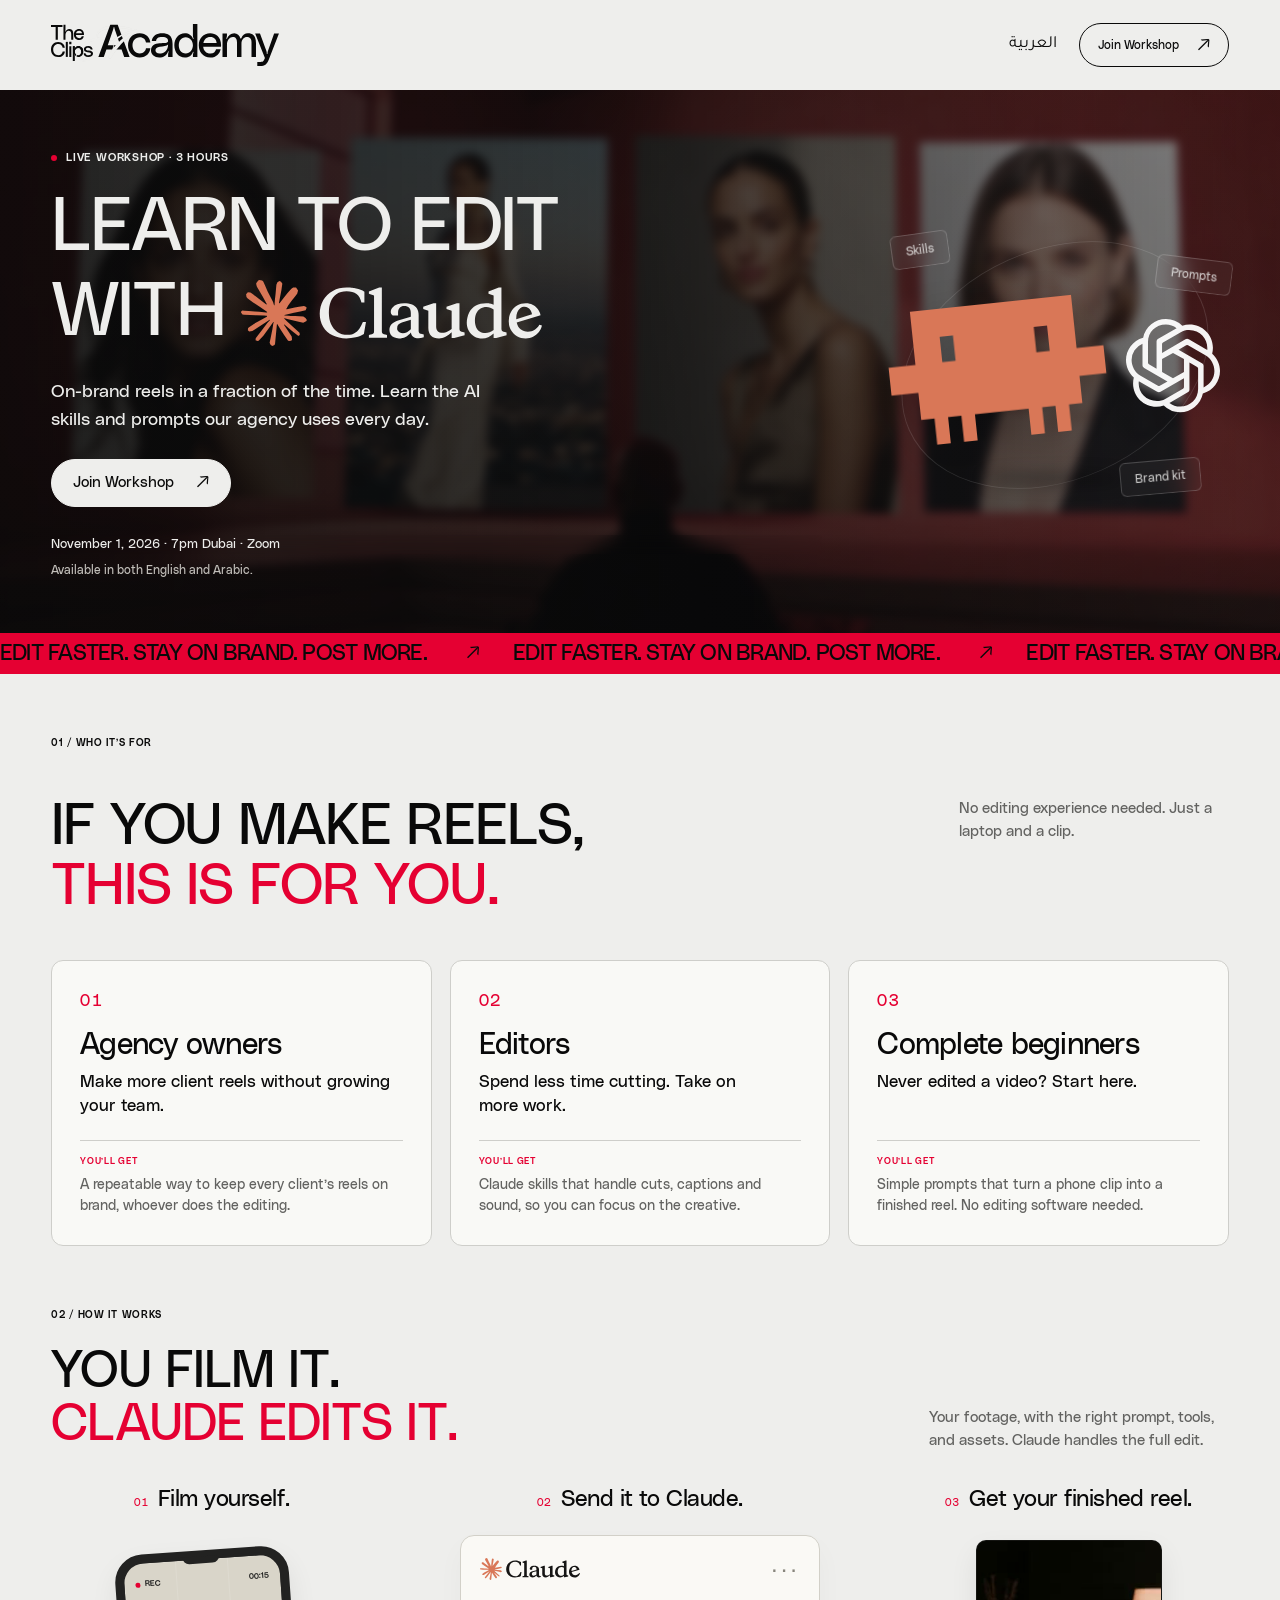
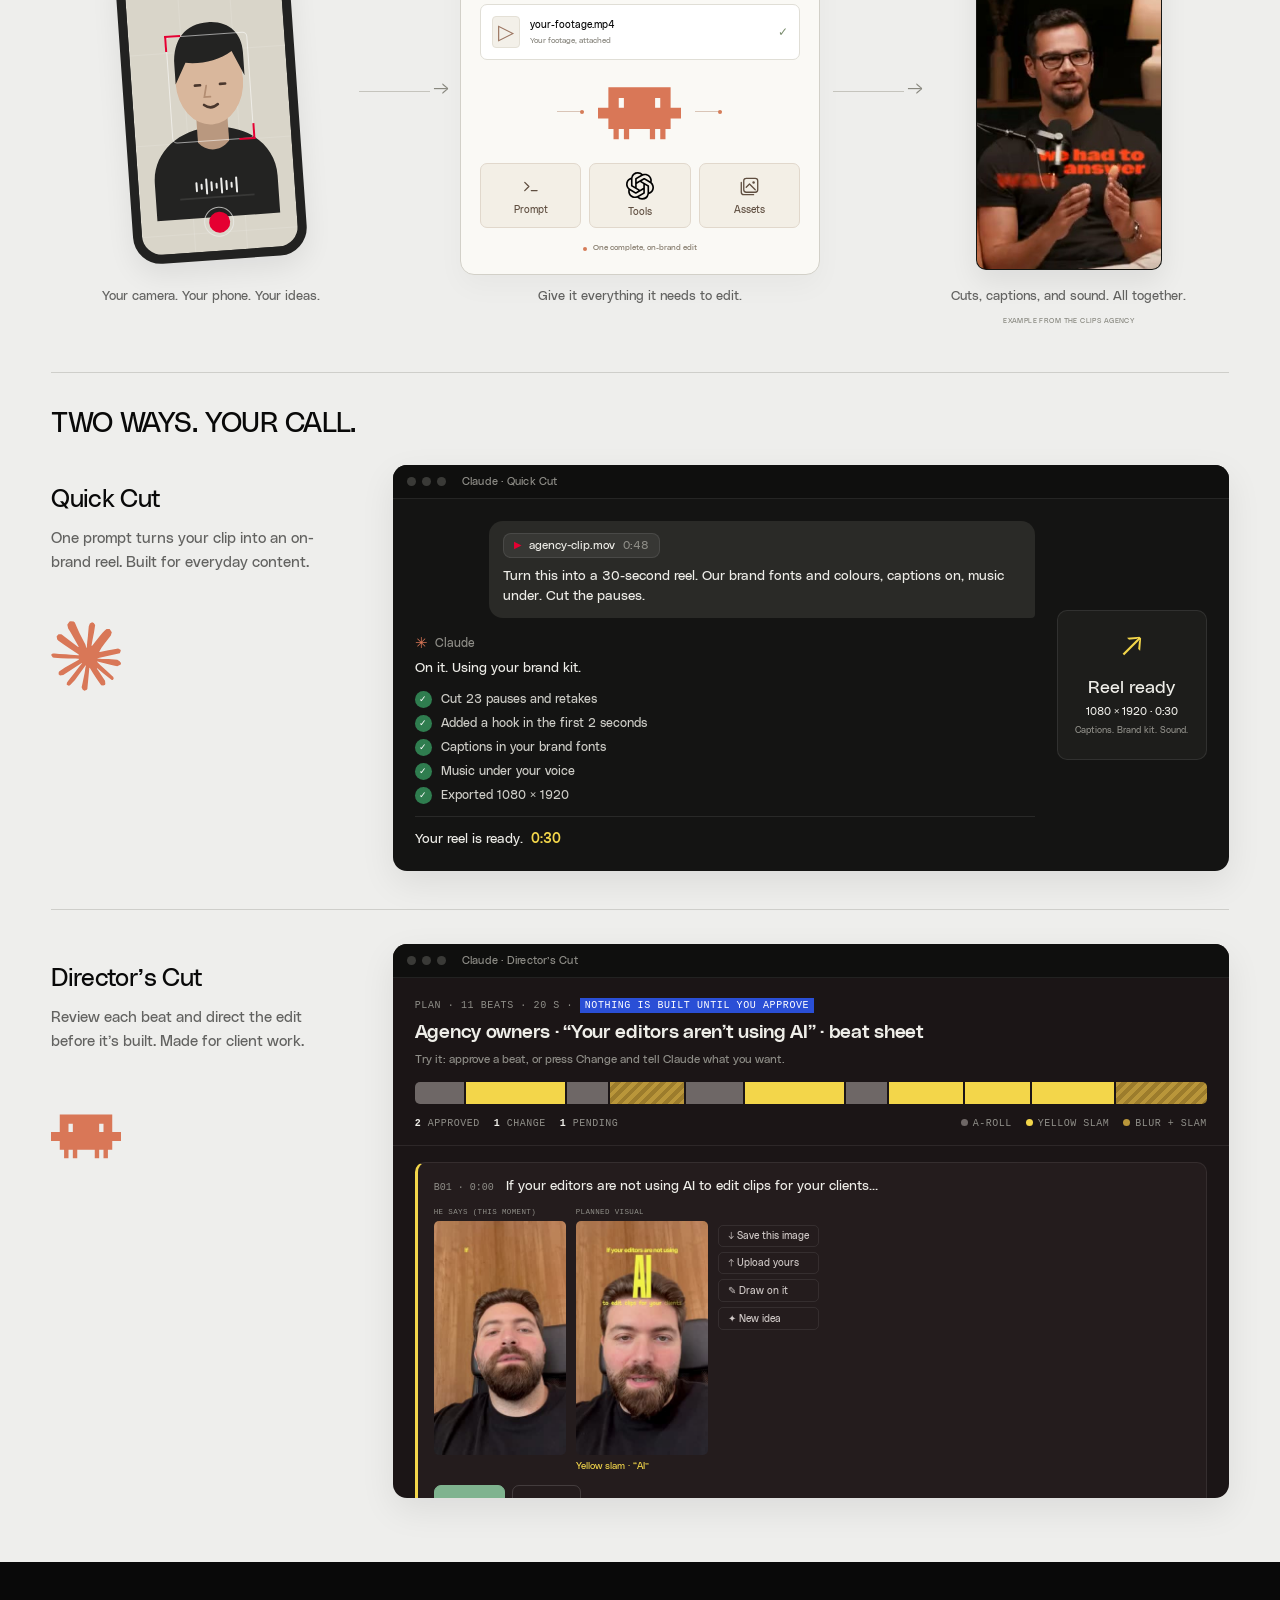
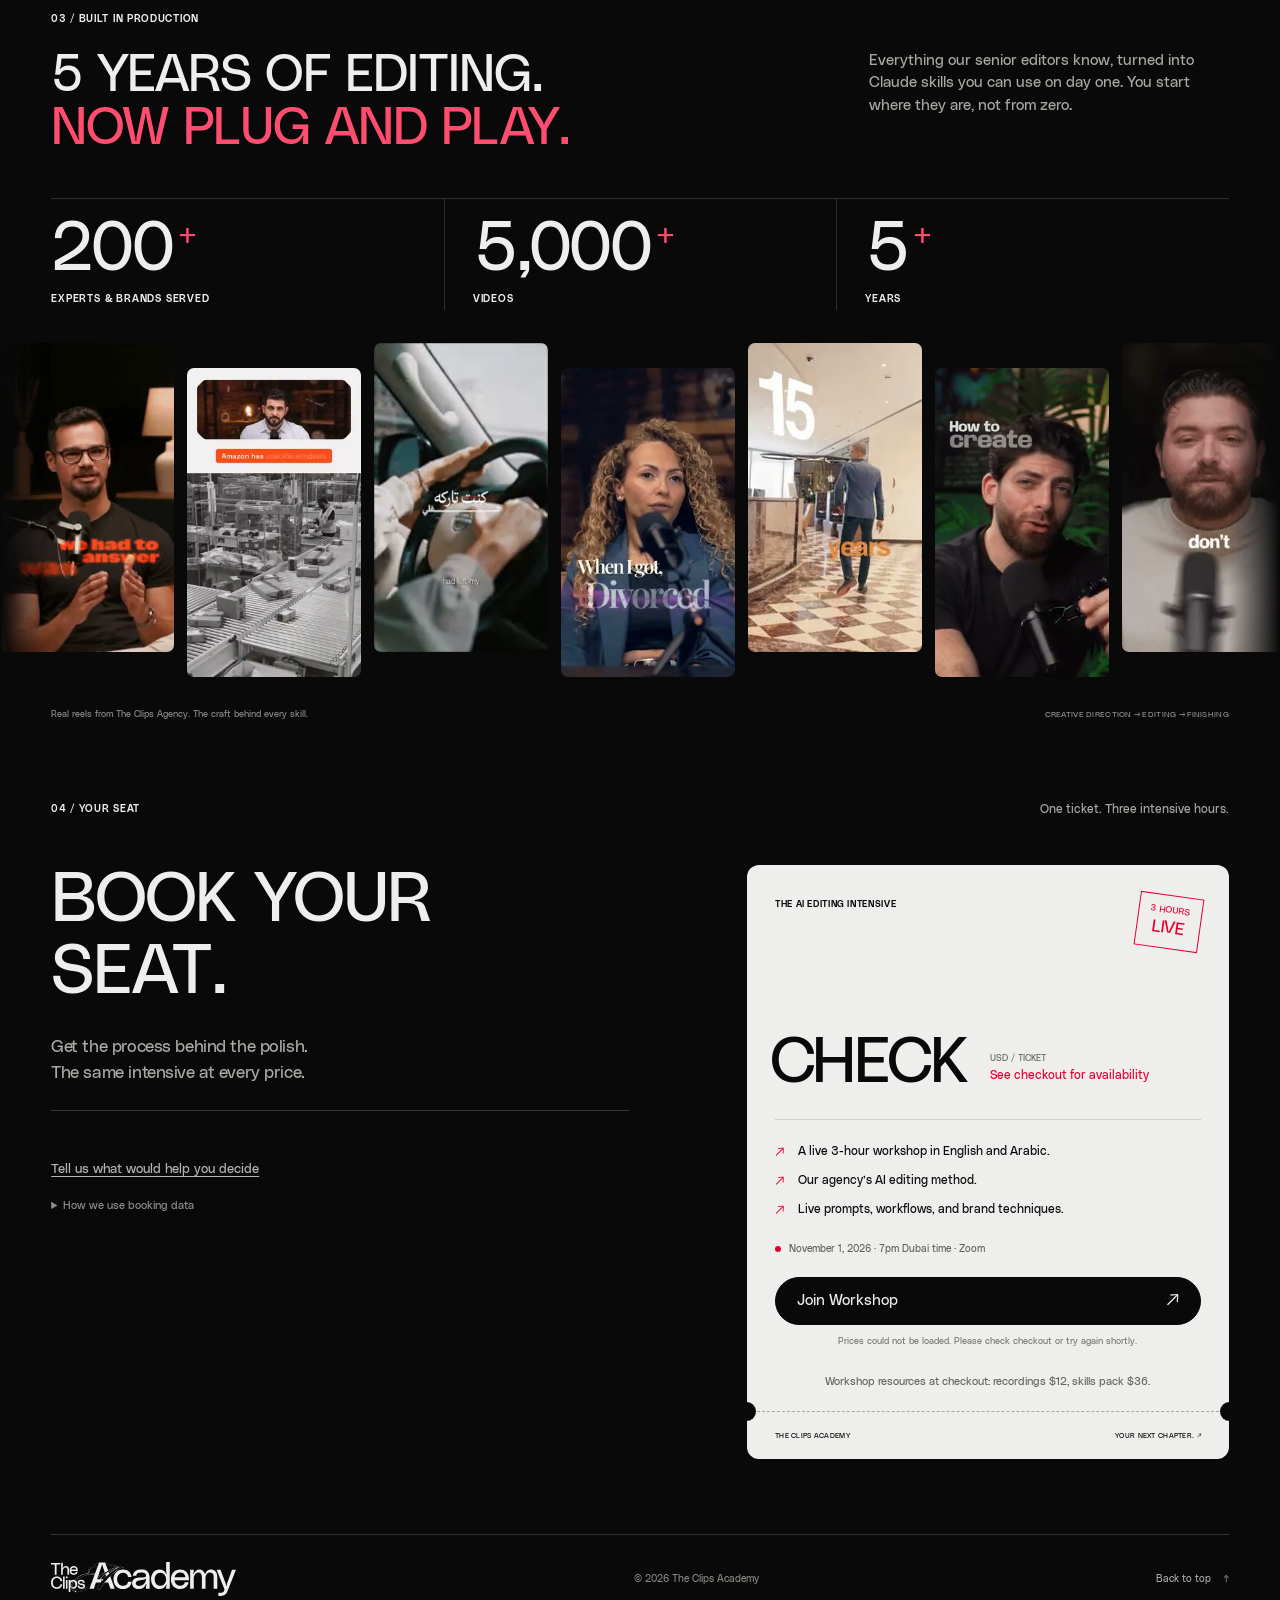
==== commit 50173a79: "Align booking headline with discounted offer" ====
--- a/index.html
+++ b/index.html
@@ -172,7 +172,7 @@
     <section class="tickets section section-dark" id="tickets" aria-labelledby="tickets-title">
       <div class="section-top" data-reveal><span class="eyebrow">04 / YOUR SEAT</span><span class="small">One ticket. Three intensive hours.</span></div>
       <div class="ticket-layout">
-        <div class="ticket-copy"><h2 id="tickets-title" data-reveal><span class="heading-line">BOOK EARLIER.</span><span class="heading-line">PAY LESS.</span></h2><p data-reveal>Get the process behind the polish.<br>The same intensive at every&nbsp;price.</p>
+        <div class="ticket-copy"><h2 id="tickets-title" data-reveal><span class="heading-line">BOOK YOUR</span><span class="heading-line">SEAT.</span></h2><p data-reveal>Get the process behind the polish.<br>The same intensive at every&nbsp;price.</p>
           <ol class="price-ladder" aria-label="Ticket prices" hidden>
             <li data-stage="early"><div class="price-bar"><span>$47</span></div><div class="price-label">Early booking</div></li>
             <li data-stage="standard"><div class="price-bar"><span>$67</span></div><div class="price-label">Standard</div></li>
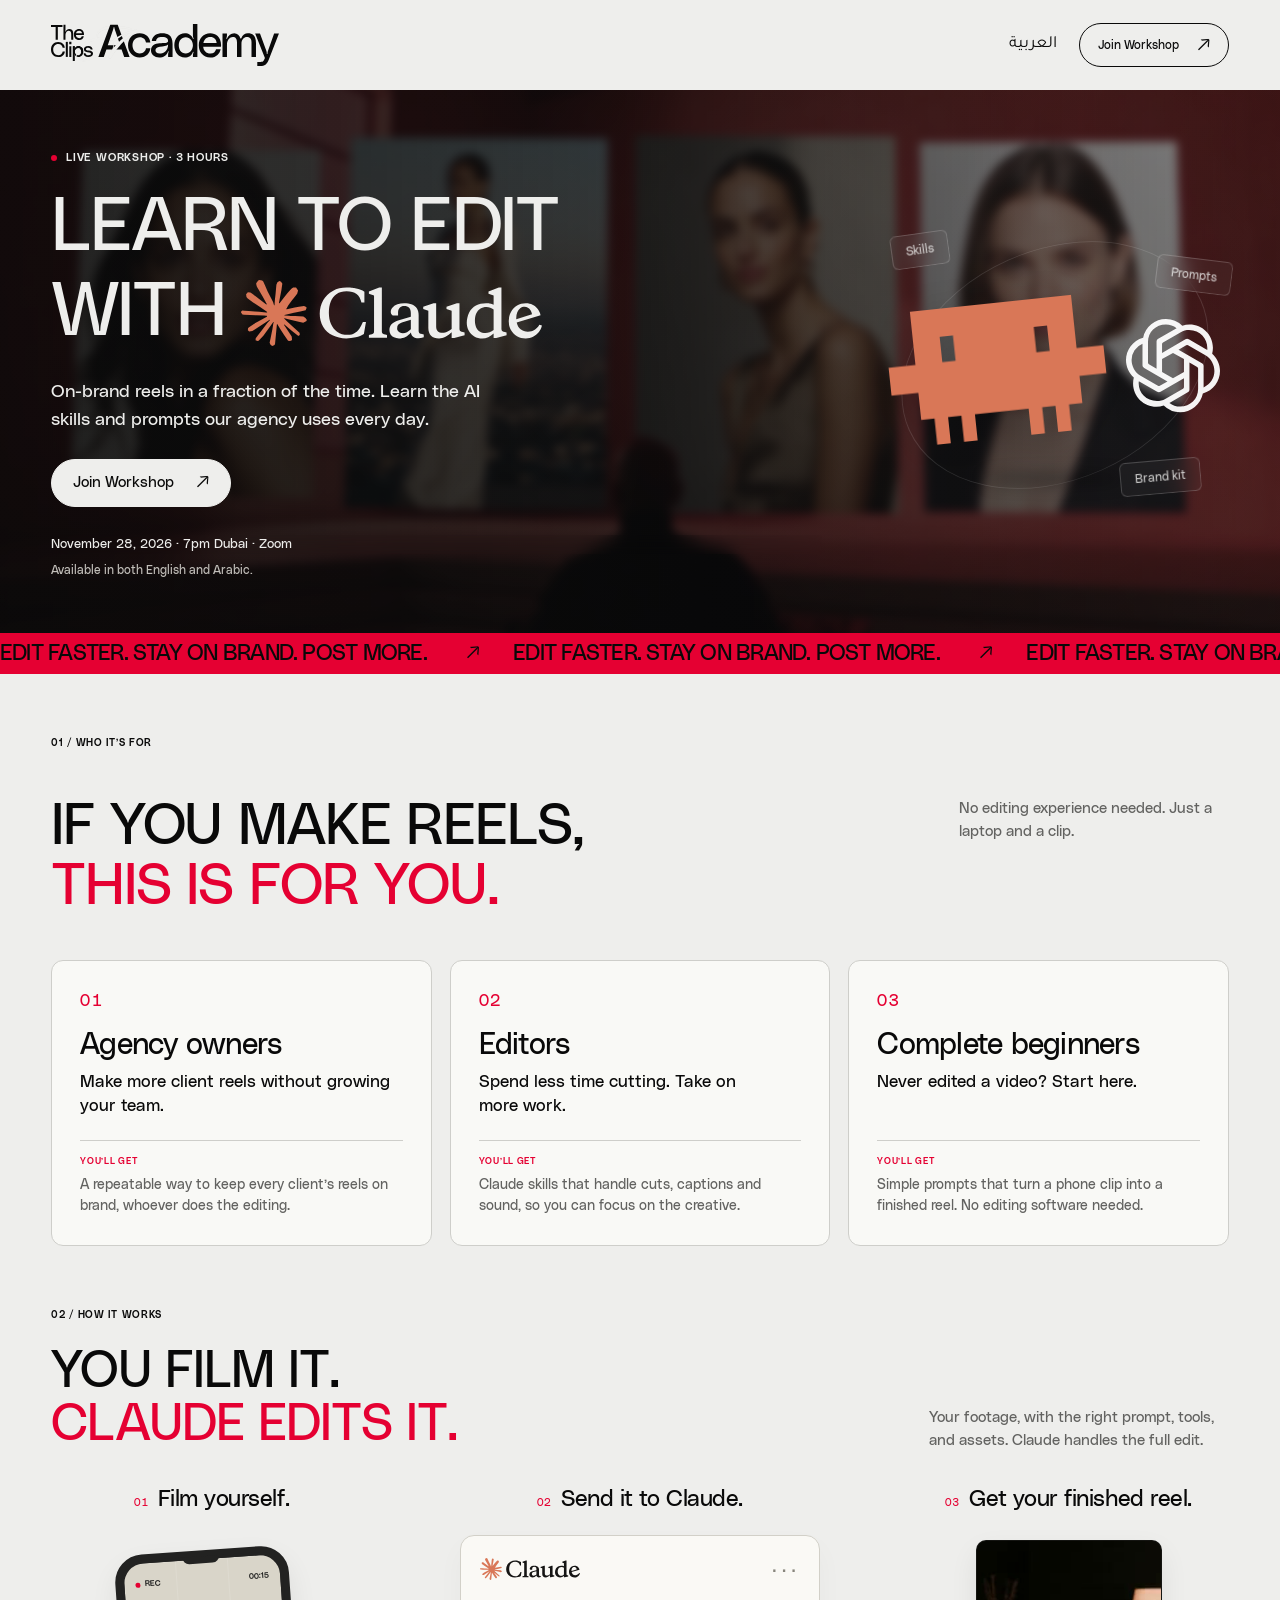
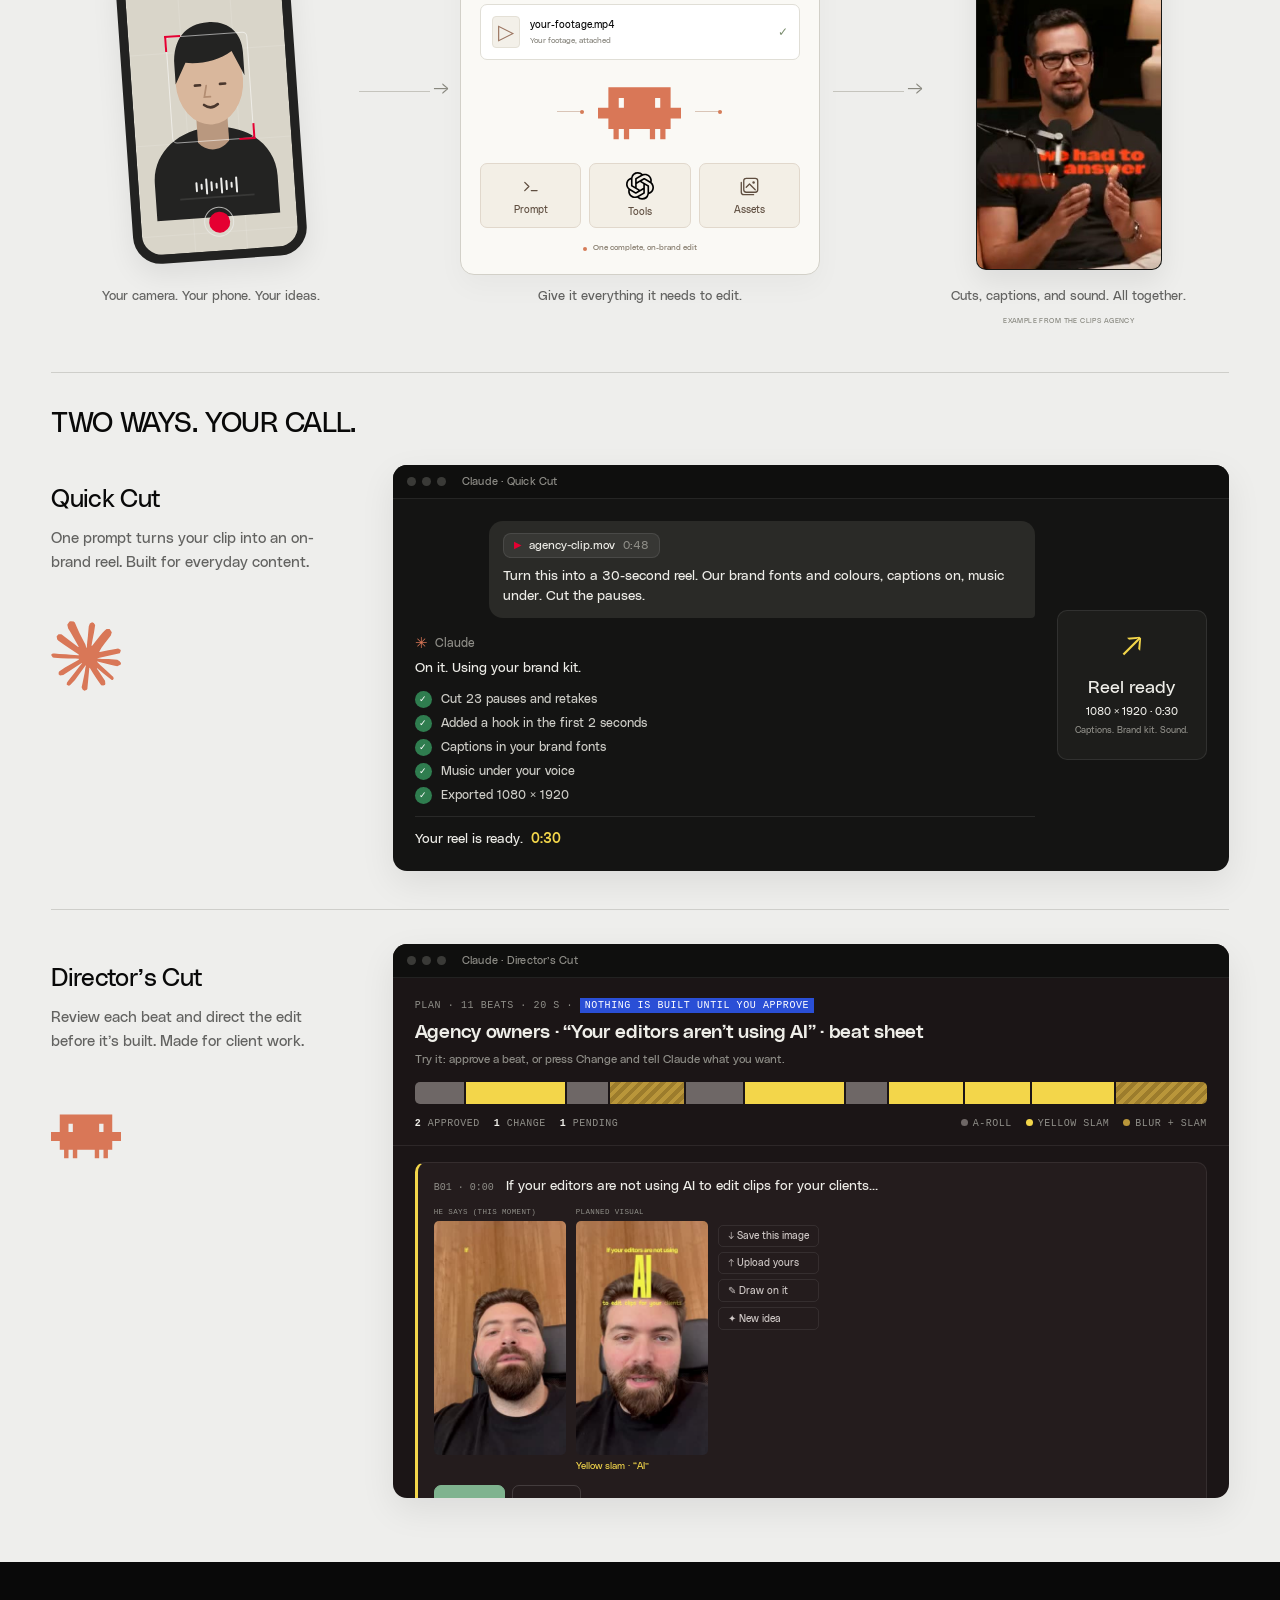
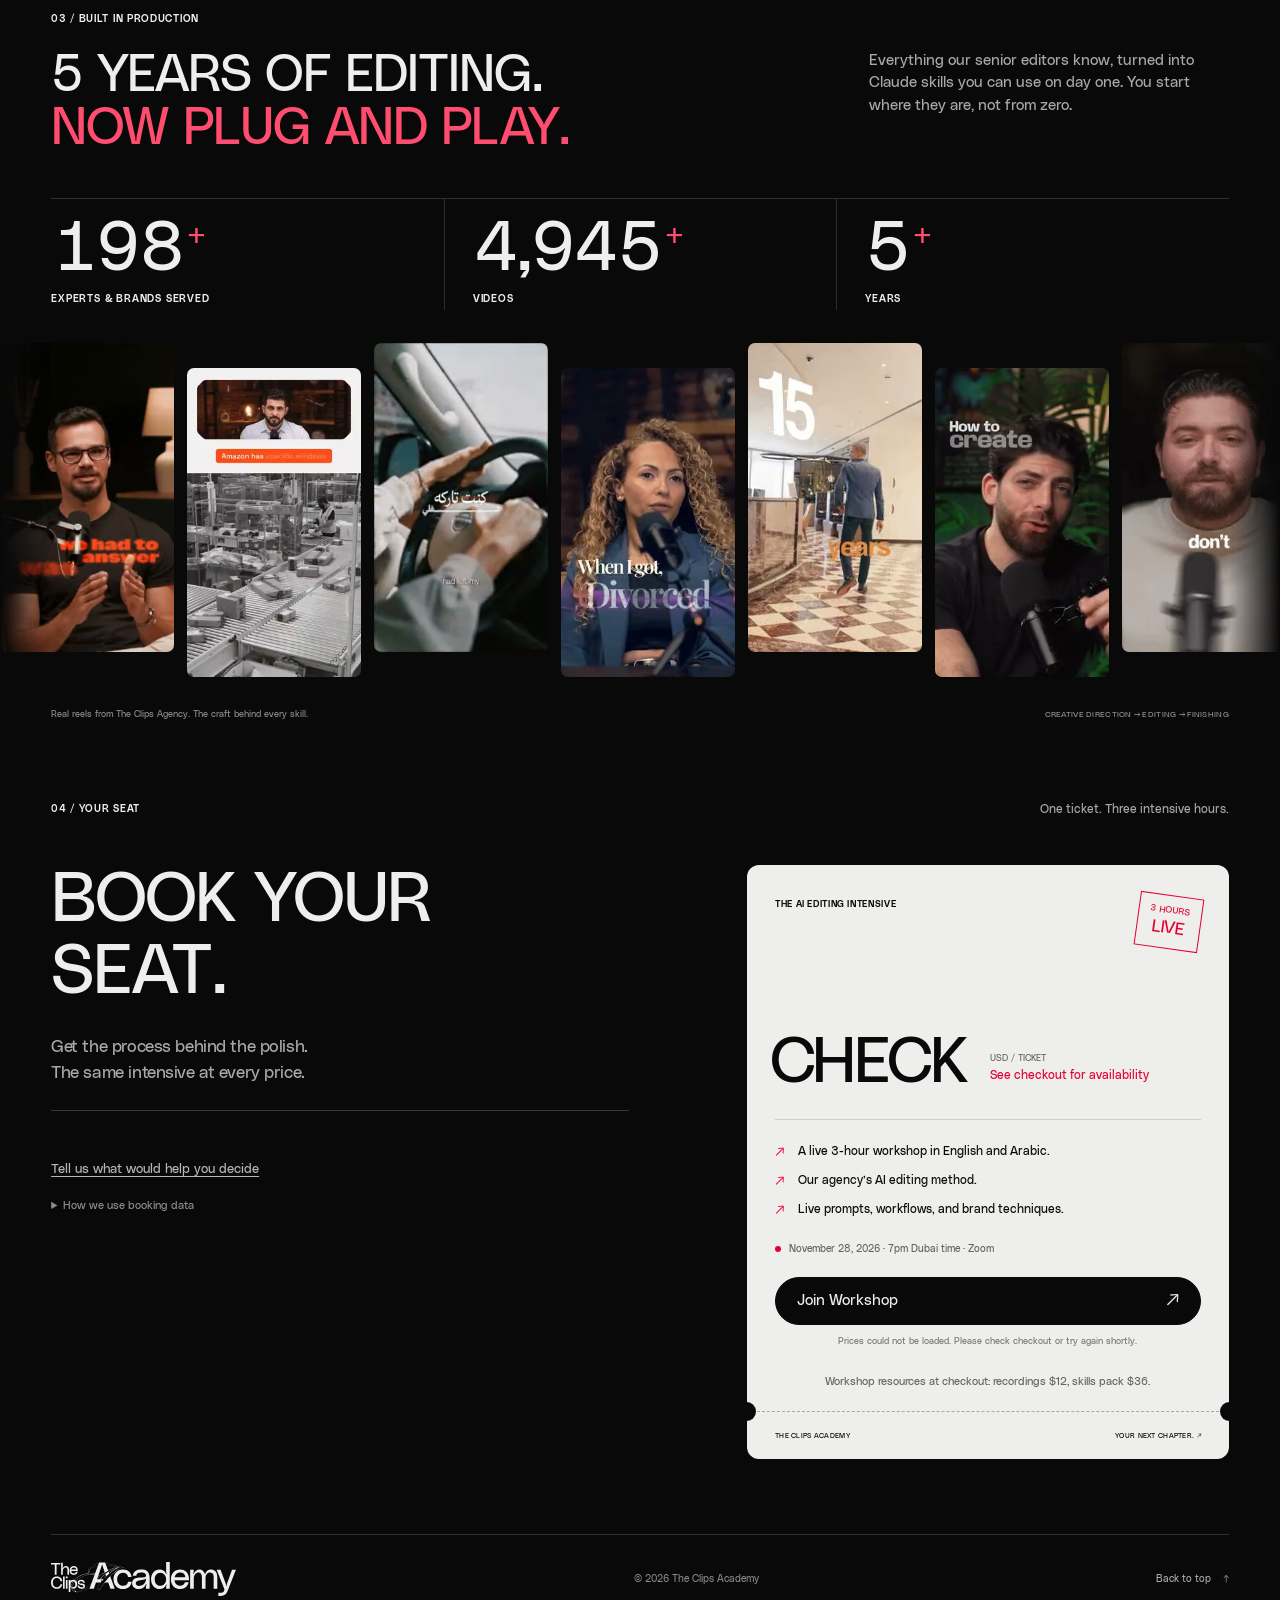
==== commit 94143933: "Update landing page for November 28 workshop" ====
--- a/index.html
+++ b/index.html
@@ -6,7 +6,7 @@
   <meta name="theme-color" content="#eeeeec">
   <meta name="description" content="Edit Reels with Claude: a live 3-hour workshop in English and Arabic for agency owners, editors and complete beginners. Learn to edit on-brand reels faster, with one prompt or frame by frame.">
   <meta property="og:title" content="The Clips Academy | Edit Reels with Claude">
-  <meta property="og:description" content="Thousands of agency edits, translated into AI skills and workflows. Learn the method in a live 3-hour intensive. In English and Arabic. Live on Zoom, November 1, 2026 at 7pm Dubai time.">
+  <meta property="og:description" content="Thousands of agency edits, translated into AI skills and workflows. Learn the method in a live 3-hour intensive. In English and Arabic. Live on Zoom, November 28, 2026 at 7pm Dubai time.">
   <meta property="og:type" content="website">
   <meta property="og:url" content="https://theclips.academy/">
   <link rel="canonical" href="https://theclips.academy/">
@@ -26,7 +26,7 @@
   <link rel="stylesheet" href="refine.css?v=mobile-stats-2">
   <script src="app.js?v=refine-1" defer></script>
   <script src="omar.js?v=flow-1" defer></script>
-  <script type="module" src="features/pricing/storefront.mjs?v=sunday-47"></script>
+  <script type="module" src="features/pricing/storefront.mjs?v=nov28-2026"></script>
   <link rel="stylesheet" href="features/analytics/feedback.css">
   <script type="module" src="features/analytics/tracking.mjs?v=funnel-1"></script>
   <script src="features/analytics/meta-pixel.js?v=1" defer></script>
@@ -47,7 +47,7 @@
           <div class="eyebrow hero-eyebrow" data-load><span class="live-dot" aria-hidden="true"></span>LIVE WORKSHOP · 3 HOURS</div>
           <h1 id="hero-title"><span class="heading-line" data-load>LEARN TO EDIT</span><span class="heading-line hero-logo-line" data-load style="--delay:.12s"><span>WITH</span><img class="headline-claude" src="assets/claude-logo-light.svg" alt="Claude" width="9156" height="2000"></span></h1>
           <div class="hero-copy" data-load style="--delay:.2s"><p class="hero-subheading">On-brand reels in a fraction of the time. Learn the AI skills and prompts our agency uses every day.</p><a href="https://os.theclips.academy/workshop/checkout" class="button button-primary magnetic"><span>Join Workshop</span><span class="arrow" aria-hidden="true">↗</span></a></div>
-          <div class="hero-details"><p class="hero-event">November 1, 2026 · 7pm Dubai · Zoom</p><p class="hero-language">Available in both English and Arabic.</p></div>
+          <div class="hero-details"><p class="hero-event">November 28, 2026 · 7pm Dubai · Zoom</p><p class="hero-language">Available in both English and Arabic.</p></div>
         </div>
         <div class="hero-companion" aria-hidden="true"><div class="companion-orbit"></div><span class="companion-chip chip-skills">Skills</span><span class="companion-chip chip-prompt">Prompts</span><span class="companion-chip chip-brand">Brand kit</span><div class="companion-pair"><img class="companion-clawd" src="assets/clawd.svg" alt="" width="240" height="240"><img class="companion-chatgpt" src="assets/chatgpt-symbol.svg" alt="" width="100" height="100"></div><span class="companion-shadow"></span></div>
       </div>
@@ -174,13 +174,14 @@
       <div class="ticket-layout">
         <div class="ticket-copy"><h2 id="tickets-title" data-reveal><span class="heading-line">BOOK YOUR</span><span class="heading-line">SEAT.</span></h2><p data-reveal>Get the process behind the polish.<br>The same intensive at every&nbsp;price.</p>
           <ol class="price-ladder" aria-label="Ticket prices" hidden>
-            <li data-stage="early"><div class="price-bar"><span>$47</span></div><div class="price-label">Early booking</div></li>
-            <li data-stage="standard"><div class="price-bar"><span>$67</span></div><div class="price-label">Standard</div></li>
-            <li data-stage="final"><div class="price-bar"><span>$97</span></div><div class="price-label">Final booking</div></li>
+            <li data-stage="launch"><div class="price-bar"><span>$24</span></div><div class="price-label">Launch offer</div></li>
+            <li data-stage="early"><div class="price-bar"><span>$46</span></div><div class="price-label">Early booking</div></li>
+            <li data-stage="standard"><div class="price-bar"><span>$68</span></div><div class="price-label">Standard</div></li>
+            <li data-stage="final"><div class="price-bar"><span>$88</span></div><div class="price-label">Final booking</div></li>
           </ol>
           <div class="pricing-countdown"><p class="countdown-label">Checking ticket availability.</p><div class="countdown-units" hidden></div></div>
         </div>
-        <div class="ticket-card" data-reveal style="--delay:.12s"><div class="ticket-card-top"><span class="eyebrow">THE AI EDITING INTENSIVE</span><span class="ticket-sticker">3 HOURS<br><b>LIVE</b></span></div><div class="ticket-price is-pending"><span>CHECK</span><div>USD / TICKET<br><b>Checking current price</b></div></div><div class="ticket-rule"></div><ul class="ticket-includes"><li>A live 3-hour workshop in English and Arabic.</li><li>Our agency’s AI editing method.</li><li>Live prompts, workflows, and brand techniques.</li></ul><div class="ticket-schedule"><span class="live-dot" aria-hidden="true"></span><span>November 1, 2026 · 7pm Dubai time · Zoom</span></div><a class="button button-primary magnetic booking-button" href="https://os.theclips.academy/workshop/checkout"><span>Join Workshop</span><span class="arrow" aria-hidden="true">↗</span></a><p class="checkout-note" data-pricing-status>Checking ticket availability.</p><p class="addon-note">Workshop resources at checkout: recordings $12, skills pack $36.</p><div class="ticket-perforation" aria-hidden="true"></div><div class="ticket-card-bottom"><span>THE CLIPS ACADEMY</span><span>YOUR NEXT CHAPTER. ↗</span></div></div>
+        <div class="ticket-card" data-reveal style="--delay:.12s"><div class="ticket-card-top"><span class="eyebrow">THE AI EDITING INTENSIVE</span><span class="ticket-sticker">3 HOURS<br><b>LIVE</b></span></div><div class="ticket-price is-pending"><span>CHECK</span><div>USD / TICKET<br><b>Checking current price</b></div></div><div class="ticket-rule"></div><ul class="ticket-includes"><li>A live 3-hour workshop in English and Arabic.</li><li>Our agency’s AI editing method.</li><li>Live prompts, workflows, and brand techniques.</li></ul><div class="ticket-schedule"><span class="live-dot" aria-hidden="true"></span><span>November 28, 2026 · 7pm Dubai time · Zoom</span></div><a class="button button-primary magnetic booking-button" href="https://os.theclips.academy/workshop/checkout"><span>Join Workshop</span><span class="arrow" aria-hidden="true">↗</span></a><p class="checkout-note" data-pricing-status>Checking ticket availability.</p><p class="addon-note">Workshop resources at checkout: recordings $12, skills pack $36.</p><div class="ticket-perforation" aria-hidden="true"></div><div class="ticket-card-bottom"><span>THE CLIPS ACADEMY</span><span>YOUR NEXT CHAPTER. ↗</span></div></div>
       </div>
       <footer class="footer"><a href="#top" class="brand" aria-label="Back to top"><img src="assets/logo-light.svg" alt="The Clips Academy" width="1928" height="359"></a><span>© 2026 The Clips Academy</span><a class="text-link" href="#top">Back to top <span aria-hidden="true">↑</span></a></footer>
     </section>
--- a/style.css
+++ b/style.css
@@ -8,7 +8,7 @@
 .hero{padding-top:54px;overflow:hidden;position:relative;isolation:isolate;background:var(--ink);color:var(--paper)}.hero-backdrop{position:absolute;inset:-12px;z-index:-2;filter:blur(5px);pointer-events:none}.hero-backdrop video{width:100%;height:100%;object-fit:cover;object-position:center;transform:scale(1.025)}.hero:before{content:"";position:absolute;inset:0;z-index:-1;background:linear-gradient(90deg,rgba(9,9,9,.88) 0%,rgba(9,9,9,.73) 45%,rgba(9,9,9,.38) 100%),linear-gradient(0deg,rgba(9,9,9,.4),rgba(9,9,9,.12))}.hero-eyebrow{display:flex;align-items:center;gap:9px;margin-bottom:30px}.live-dot{display:inline-block;width:6px;height:6px;border-radius:50%;background:var(--red);flex-shrink:0}.eyebrow-divider{height:10px;width:1px;background:#aaa;margin:0 7px}.hero h1{font-size:clamp(52px,7vw,126px);letter-spacing:-.02em;line-height:.98}.hero-bottom{margin-top:34px}.hero-copy{max-width:460px}.hero .muted{color:#bcbcb6}.hero .accent,.hero .hero-goal strong{color:#ff4d70}.hero .button-primary{background:var(--paper);border-color:var(--paper);color:var(--ink)}.hero .button-primary:hover{color:white;border-color:var(--red)}.hero .button-price{border-left-color:#09090940}.hero .button:hover .button-price{border-left-color:#ffffff60}.hero .hero-note{color:#bcbcb6}.hero .eyebrow-divider{background:#ffffff55}.hero-copy>p:first-child{font-size:18px;letter-spacing:-.025em}.hero-goal{font-size:19px;line-height:1.3;margin-top:24px;letter-spacing:-.025em}.hero-goal strong{font-weight:400;color:var(--red)}.hero-subheading{margin-bottom:24px}.hero-note{font-size:10px;margin:10px 0 0;color:var(--muted)}.hero-actions{display:flex;align-items:center;gap:24px}.film-control{display:grid;place-items:center;width:34px;height:34px;border:1px solid #ffffff70;border-radius:50%;background:#0003;color:#fff;font-size:13px;flex-shrink:0;transition:background .25s}.film-control:hover{background:var(--red)}.hero-foot{display:flex;justify-content:space-between;align-items:center;margin-top:48px;padding-bottom:24px;font-size:9px;letter-spacing:.06em;gap:20px}.hero-foot a{display:flex;align-items:center;gap:12px}.hero-foot a span{font-size:18px}.word-ticker{margin:0 calc(var(--gutter)*-1);overflow:hidden;background:var(--red);color:var(--ink);padding:14px 0}.word-track{display:flex;width:max-content}.word-track>span{white-space:nowrap;flex-shrink:0;font-size:clamp(19px,2.3vw,33px);letter-spacing:-.035em}.word-ticker i{font-style:normal;padding:0 34px}
 .section-dark{background:var(--ink);color:var(--paper)}.work{padding-top:62px;padding-bottom:42px;overflow:hidden}.section-top{display:flex;align-items:center;justify-content:space-between;margin-bottom:50px;gap:20px}.section-top>.small,.section-top>.text-link{color:#a9a9a3}.section-heading{display:flex;align-items:flex-start;justify-content:space-between;gap:50px;margin-bottom:42px}h2{font-size:clamp(39px,5.4vw,88px);letter-spacing:-.02em;line-height:1.04}.section-heading>p{font-size:15px;max-width:270px;color:#a9a9a3;padding-bottom:5px}.portfolio-ticker{overflow:hidden;margin:0 calc(var(--gutter)*-1);padding:7px 0;mask-image:linear-gradient(90deg,transparent,#000 4%,#000 96%,transparent)}.portfolio-track{display:flex;width:max-content;will-change:transform}.portfolio-group{display:flex;gap:13px;padding-right:13px;flex-shrink:0;min-width:100vw;justify-content:space-around}.work-frame{flex:0 0 174px;width:174px;aspect-ratio:9/16;border-radius:7px;overflow:hidden;background:#222;transform:translateZ(0)}.work-frame:nth-child(even){margin-top:25px;margin-bottom:0}.work-frame:nth-child(odd){margin-bottom:25px}.work-frame video{width:100%;height:100%;object-fit:cover}.work-bottom{display:flex;align-items:center;justify-content:space-between;color:#8e8e89;font-size:9px;margin-top:24px;gap:20px}.work-bottom>span{font-size:8px;letter-spacing:.035em}
 .workshop{padding-top:62px;padding-bottom:65px}.workshop .section-top>.small{color:#626260}.workshop h2{margin-bottom:54px}.next-step{border-top:1px solid var(--line);padding-top:30px;display:flex;align-items:center;justify-content:space-between;gap:30px}.next-step>.eyebrow{color:#6a6a63;font-size:9px;flex-shrink:0}.next-step>p{font-size:16px;max-width:550px;letter-spacing:-.02em}.next-step>span:last-child{font-size:28px;color:var(--red)}
-.tickets{padding-top:62px}.ticket-layout{display:grid;grid-template-columns:1.2fr 1fr;gap:10%;align-items:start}.ticket-copy>p{font-size:17px;color:#aaa9a4;margin-top:26px;letter-spacing:-.025em}.ticket-copy h2{font-size:clamp(40px,5.4vw,84px)}.price-ladder{list-style:none;padding:0;margin:48px 0 0;display:grid;grid-template-columns:repeat(3,minmax(0,1fr));gap:7px;align-items:end}.price-bar{border:1px solid #3c3c39;border-radius:3px 3px 0 0;display:flex;justify-content:space-between;align-items:flex-start;padding:16px 12px;height:100px;background:#191918;transform-origin:bottom}.price-bar>span{font-size:31px;letter-spacing:-.06em}.price-bar>i{font-style:normal;font-size:20px}.price-ladder li:nth-child(2) .price-bar{height:130px}.price-ladder li:nth-child(3) .price-bar{height:160px}.price-ladder li:nth-child(4) .price-bar{height:190px}.current .price-bar{background:var(--red);border-color:var(--red);color:#fff}.price-label{font-size:10px;color:#a7a7a2;min-height:44px;padding-top:12px}.price-label>span{display:block;color:var(--red);font-size:8px;margin-top:6px;letter-spacing:.05em}.current .price-label{color:#fff}.ticket-copy .ladder-note{font-size:11px;color:#8a8a85;margin-top:20px;letter-spacing:0}.ticket-card{background:var(--paper);color:var(--ink);padding:30px 28px 0;border-radius:12px;position:relative;overflow:hidden}.ticket-card-top{display:flex;justify-content:space-between;align-items:start;gap:20px;min-height:65px}.ticket-card-top>.eyebrow{font-size:9px;padding-top:5px}.ticket-sticker{border:1px solid var(--red);color:var(--red);font-size:9px;text-align:center;padding:9px 11px;transform:rotate(8deg);line-height:1.3}.ticket-sticker b{font-size:17px;font-weight:400}.ticket-price{display:flex;gap:24px;align-items:end;margin:5px 0 24px}.ticket-price>span{font-size:108px;line-height:1;letter-spacing:-.085em;margin-left:-5px}.ticket-price>div{font-size:9px;color:#676761;line-height:1.6;padding-bottom:10px}.ticket-price b{font-weight:400;font-size:12px;color:var(--red)}.ticket-rule{height:1px;background:#cecec8}.ticket-includes{list-style:none;padding:0;margin:23px 0}.ticket-includes li{position:relative;padding-left:23px;margin:12px 0;font-size:12px;line-height:1.4;text-wrap:pretty}.ticket-includes li:before{content:"↗";position:absolute;left:0;color:var(--red);font-size:15px;top:-1px}.ticket-schedule{display:flex;align-items:center;gap:8px;margin:26px 0 23px;font-size:10px;color:#62625b}.booking-button{width:100%;font-size:15px;gap:15px}.checkout-note{text-align:center;font-size:9px;color:#77776e;margin:10px 0 25px}.ticket-perforation{border-top:1px dashed #aaa99f;position:relative;margin:0 -28px}.ticket-perforation:before,.ticket-perforation:after{content:"";position:absolute;width:19px;height:19px;background:var(--ink);border-radius:50%;top:-10px}.ticket-perforation:before{left:-10px}.ticket-perforation:after{right:-10px}.ticket-card-bottom{display:flex;justify-content:space-between;gap:12px;font-size:7px;letter-spacing:.04em;padding:20px 0}.footer{margin-top:75px;display:flex;align-items:center;justify-content:space-between;padding:27px 0;border-top:1px solid #30302e;gap:24px}.footer .brand{width:185px}.footer>span{font-size:10px;color:#888882}.footer>.text-link{font-size:10px;color:#aaa9a3}
+.tickets{padding-top:62px}.ticket-layout{display:grid;grid-template-columns:1.2fr 1fr;gap:10%;align-items:start}.ticket-copy>p{font-size:17px;color:#aaa9a4;margin-top:26px;letter-spacing:-.025em}.ticket-copy h2{font-size:clamp(40px,5.4vw,84px)}.price-ladder{list-style:none;padding:0;margin:48px 0 0;display:grid;grid-template-columns:repeat(4,minmax(0,1fr));gap:7px;align-items:end}.price-bar{border:1px solid #3c3c39;border-radius:3px 3px 0 0;display:flex;justify-content:space-between;align-items:flex-start;padding:16px 12px;height:100px;background:#191918;transform-origin:bottom}.price-bar>span{font-size:31px;letter-spacing:-.06em}.price-bar>i{font-style:normal;font-size:20px}.price-ladder li:nth-child(2) .price-bar{height:130px}.price-ladder li:nth-child(3) .price-bar{height:160px}.price-ladder li:nth-child(4) .price-bar{height:190px}.current .price-bar{background:var(--red);border-color:var(--red);color:#fff}.price-label{font-size:10px;color:#a7a7a2;min-height:44px;padding-top:12px}.price-label>span{display:block;color:var(--red);font-size:8px;margin-top:6px;letter-spacing:.05em}.current .price-label{color:#fff}.ticket-copy .ladder-note{font-size:11px;color:#8a8a85;margin-top:20px;letter-spacing:0}.ticket-card{background:var(--paper);color:var(--ink);padding:30px 28px 0;border-radius:12px;position:relative;overflow:hidden}.ticket-card-top{display:flex;justify-content:space-between;align-items:start;gap:20px;min-height:65px}.ticket-card-top>.eyebrow{font-size:9px;padding-top:5px}.ticket-sticker{border:1px solid var(--red);color:var(--red);font-size:9px;text-align:center;padding:9px 11px;transform:rotate(8deg);line-height:1.3}.ticket-sticker b{font-size:17px;font-weight:400}.ticket-price{display:flex;gap:24px;align-items:end;margin:5px 0 24px}.ticket-price>span{font-size:108px;line-height:1;letter-spacing:-.085em;margin-left:-5px}.ticket-price>div{font-size:9px;color:#676761;line-height:1.6;padding-bottom:10px}.ticket-price b{font-weight:400;font-size:12px;color:var(--red)}.ticket-rule{height:1px;background:#cecec8}.ticket-includes{list-style:none;padding:0;margin:23px 0}.ticket-includes li{position:relative;padding-left:23px;margin:12px 0;font-size:12px;line-height:1.4;text-wrap:pretty}.ticket-includes li:before{content:"↗";position:absolute;left:0;color:var(--red);font-size:15px;top:-1px}.ticket-schedule{display:flex;align-items:center;gap:8px;margin:26px 0 23px;font-size:10px;color:#62625b}.booking-button{width:100%;font-size:15px;gap:15px}.checkout-note{text-align:center;font-size:9px;color:#77776e;margin:10px 0 25px}.ticket-perforation{border-top:1px dashed #aaa99f;position:relative;margin:0 -28px}.ticket-perforation:before,.ticket-perforation:after{content:"";position:absolute;width:19px;height:19px;background:var(--ink);border-radius:50%;top:-10px}.ticket-perforation:before{left:-10px}.ticket-perforation:after{right:-10px}.ticket-card-bottom{display:flex;justify-content:space-between;gap:12px;font-size:7px;letter-spacing:.04em;padding:20px 0}.footer{margin-top:75px;display:flex;align-items:center;justify-content:space-between;padding:27px 0;border-top:1px solid #30302e;gap:24px}.footer .brand{width:185px}.footer>span{font-size:10px;color:#888882}.footer>.text-link{font-size:10px;color:#aaa9a3}
 dialog{width:min(480px,calc(100% - 32px));border:0;background:var(--paper);color:var(--ink);border-radius:12px;padding:42px 32px}dialog::backdrop{background:#000a;backdrop-filter:blur(8px)}dialog[open]{animation:rise .5s var(--out)}.dialog-close{position:absolute;right:10px;top:8px;font-size:25px;background:transparent;width:40px;height:40px}dialog h2{font-size:36px;margin:22px 0 18px;letter-spacing:-.02em}dialog>p{font-size:14px;color:#66665e}.dialog-price{display:flex;align-items:center;justify-content:space-between;margin:23px 0 16px;padding:17px 0;border-top:1px solid #ccc;border-bottom:1px solid #ccc;font-size:13px}.dialog-price strong{font-size:30px;font-weight:400;letter-spacing:-.05em}dialog .small{font-size:10px}dialog .button{font-size:14px;width:100%;margin-top:24px}body.dialog-open{overflow:hidden}
 /* OS1's native blur-and-rise timing, with device motion preferences respected. */
 .motion [data-load]{animation:rise .95s var(--out) var(--delay,0s) backwards}.motion [data-reveal]:not(.in){opacity:0}.motion [data-reveal].in{animation:rise .95s var(--out) var(--delay,0s) backwards}.motion .word-track{animation:marquee 27s linear infinite}.motion .portfolio-track{animation:marquee 44s linear infinite}.portfolio-ticker:is(:hover,:focus,:focus-within) .portfolio-track{animation-play-state:paused}.motion .price-ladder.in .price-bar{animation:bar-rise .9s var(--out) .1s backwards}.motion .price-ladder.in li:nth-child(2) .price-bar{animation-delay:.2s}.motion .price-ladder.in li:nth-child(3) .price-bar{animation-delay:.3s}.motion .price-ladder.in li:nth-child(4) .price-bar{animation-delay:.4s}.motion .ticket-card.in .ticket-sticker{animation:sticker .85s var(--out) .4s backwards}.motion .word-ticker:not(.is-visible) .word-track,.motion .portfolio-ticker:not(.is-visible) .portfolio-track,.page-hidden *{animation-play-state:paused!important}
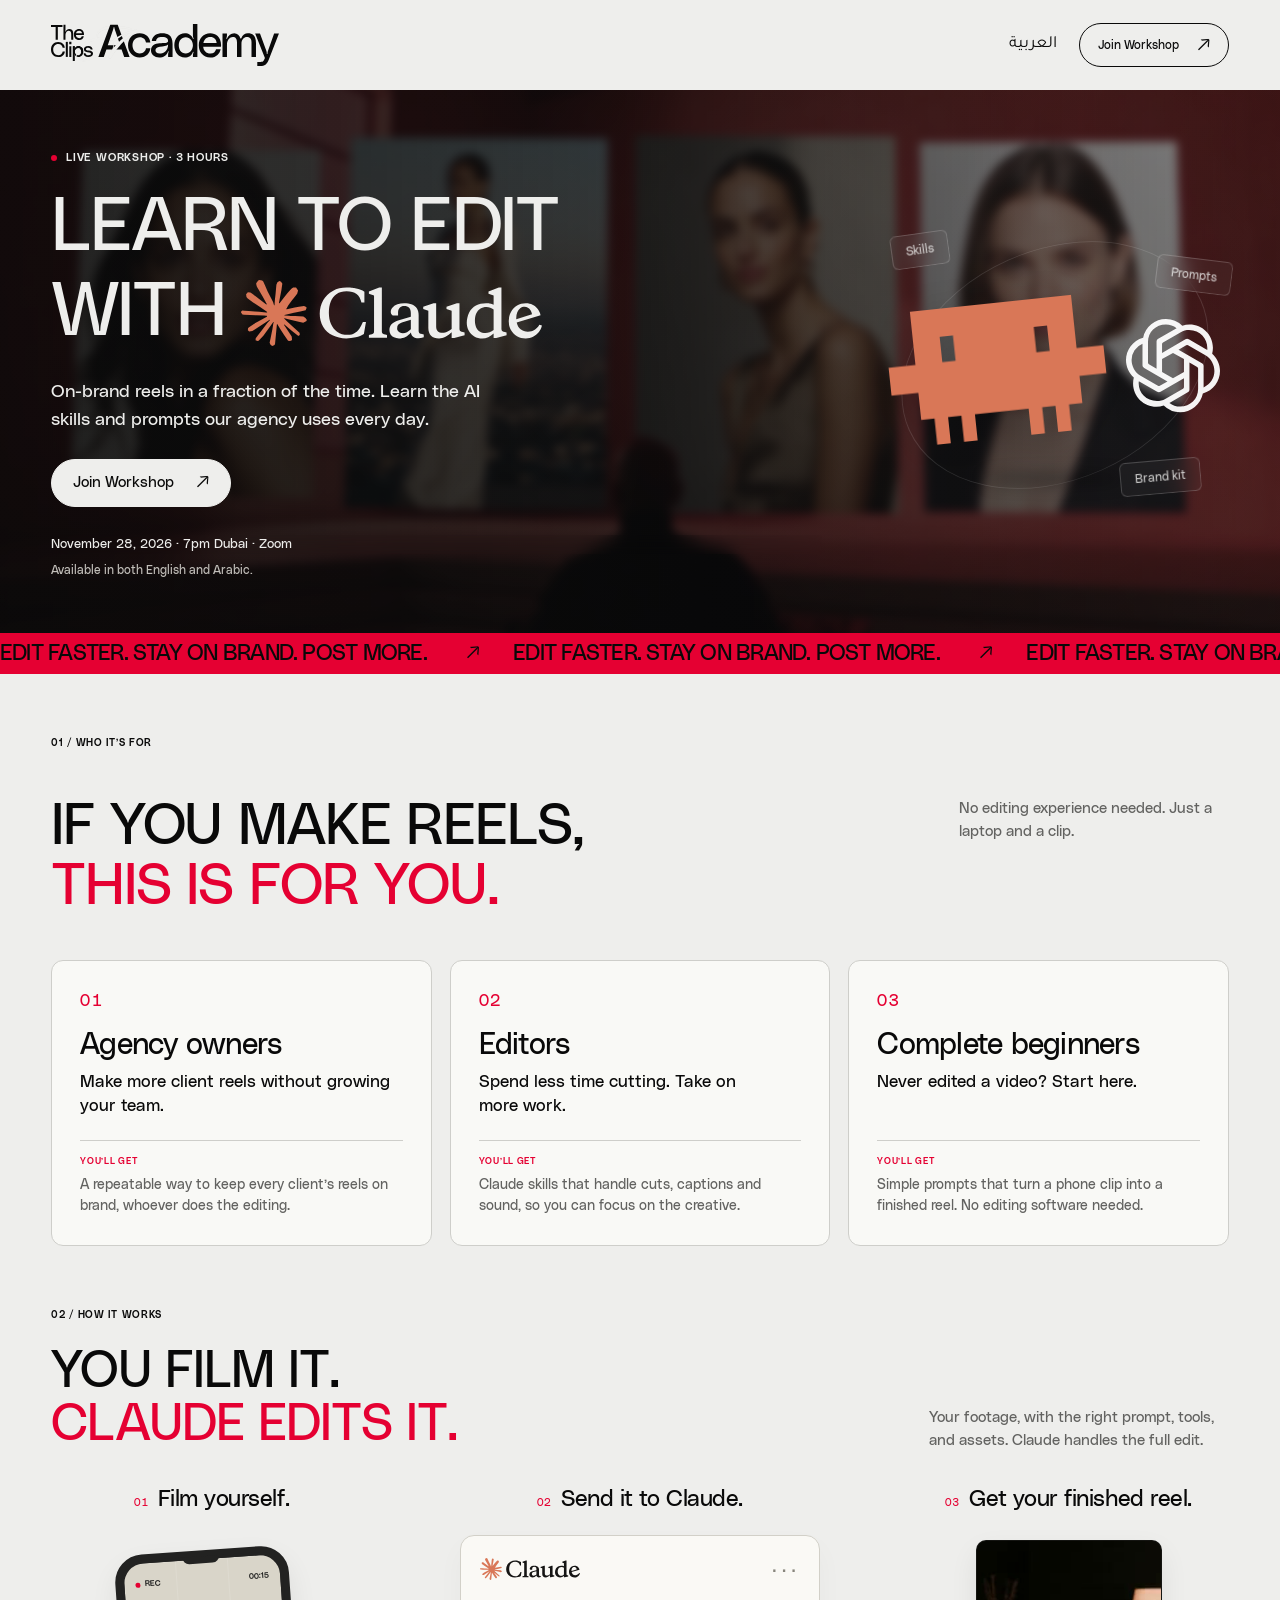
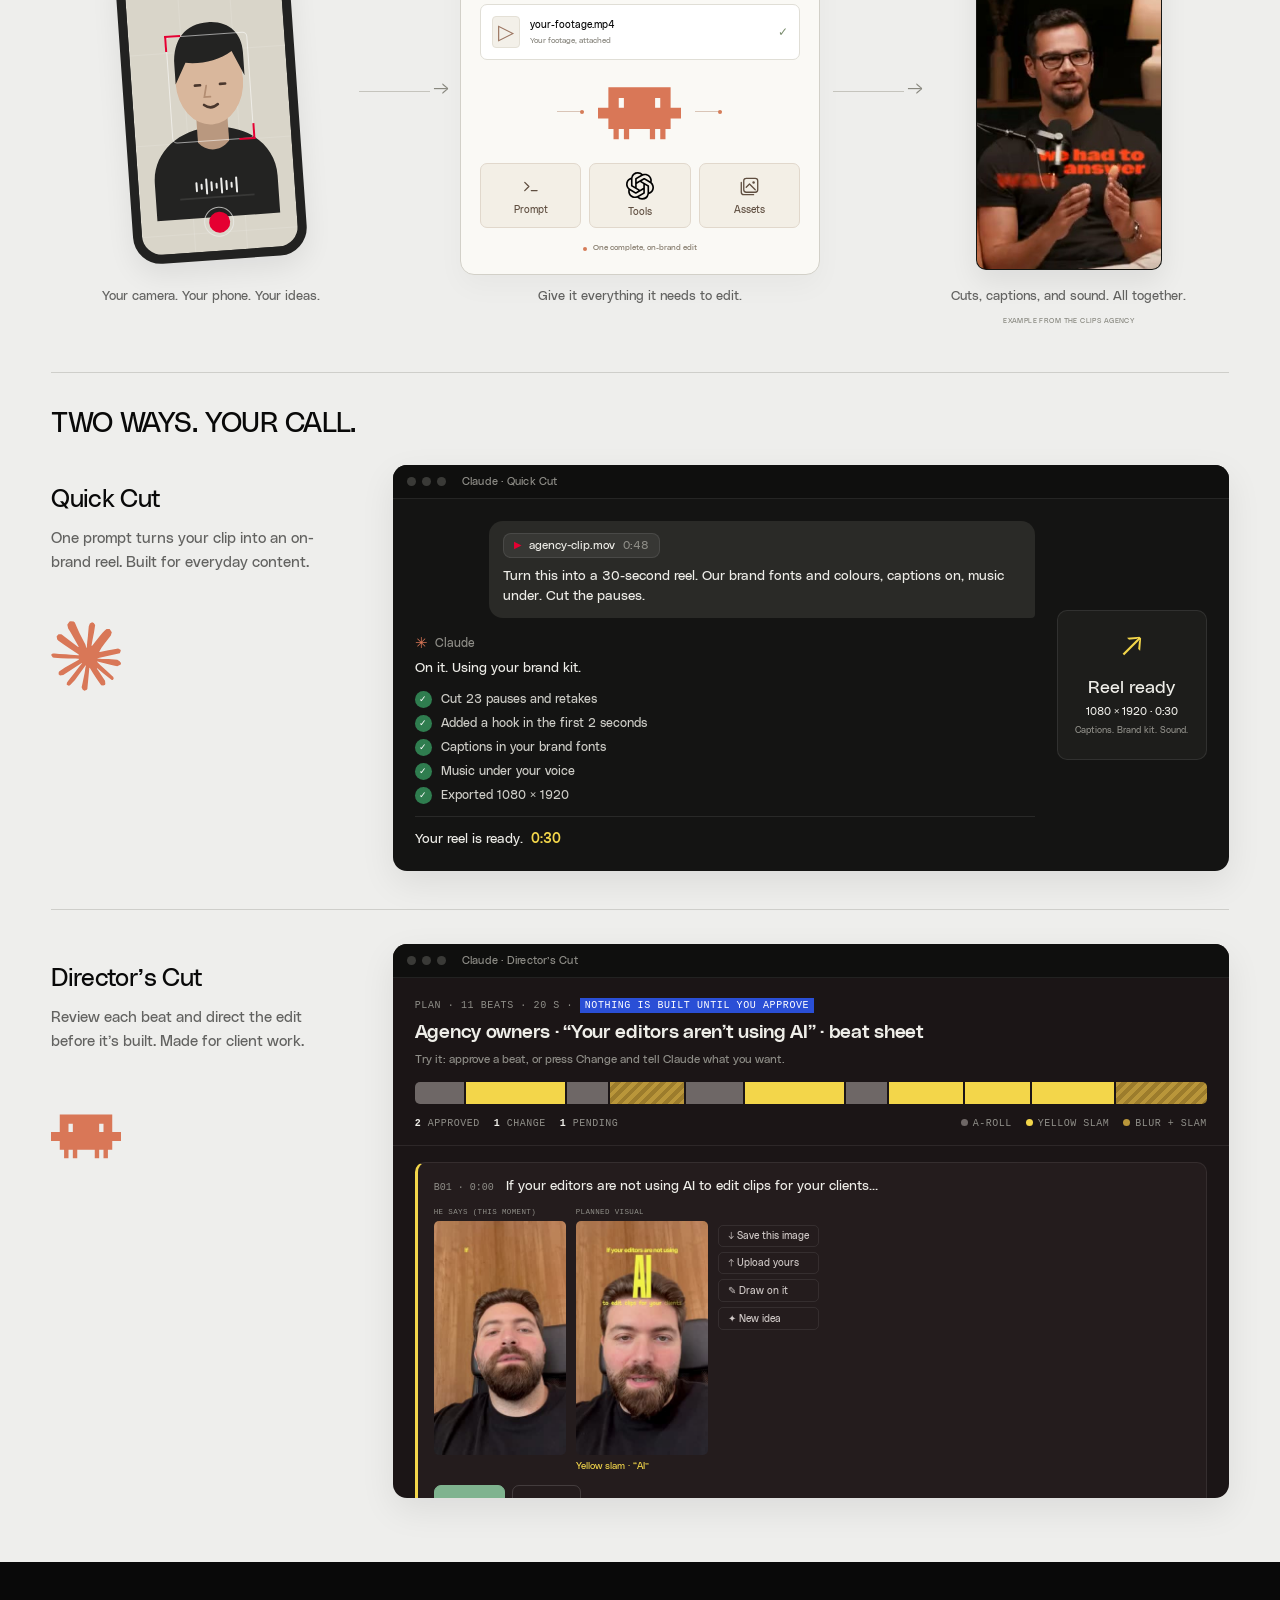
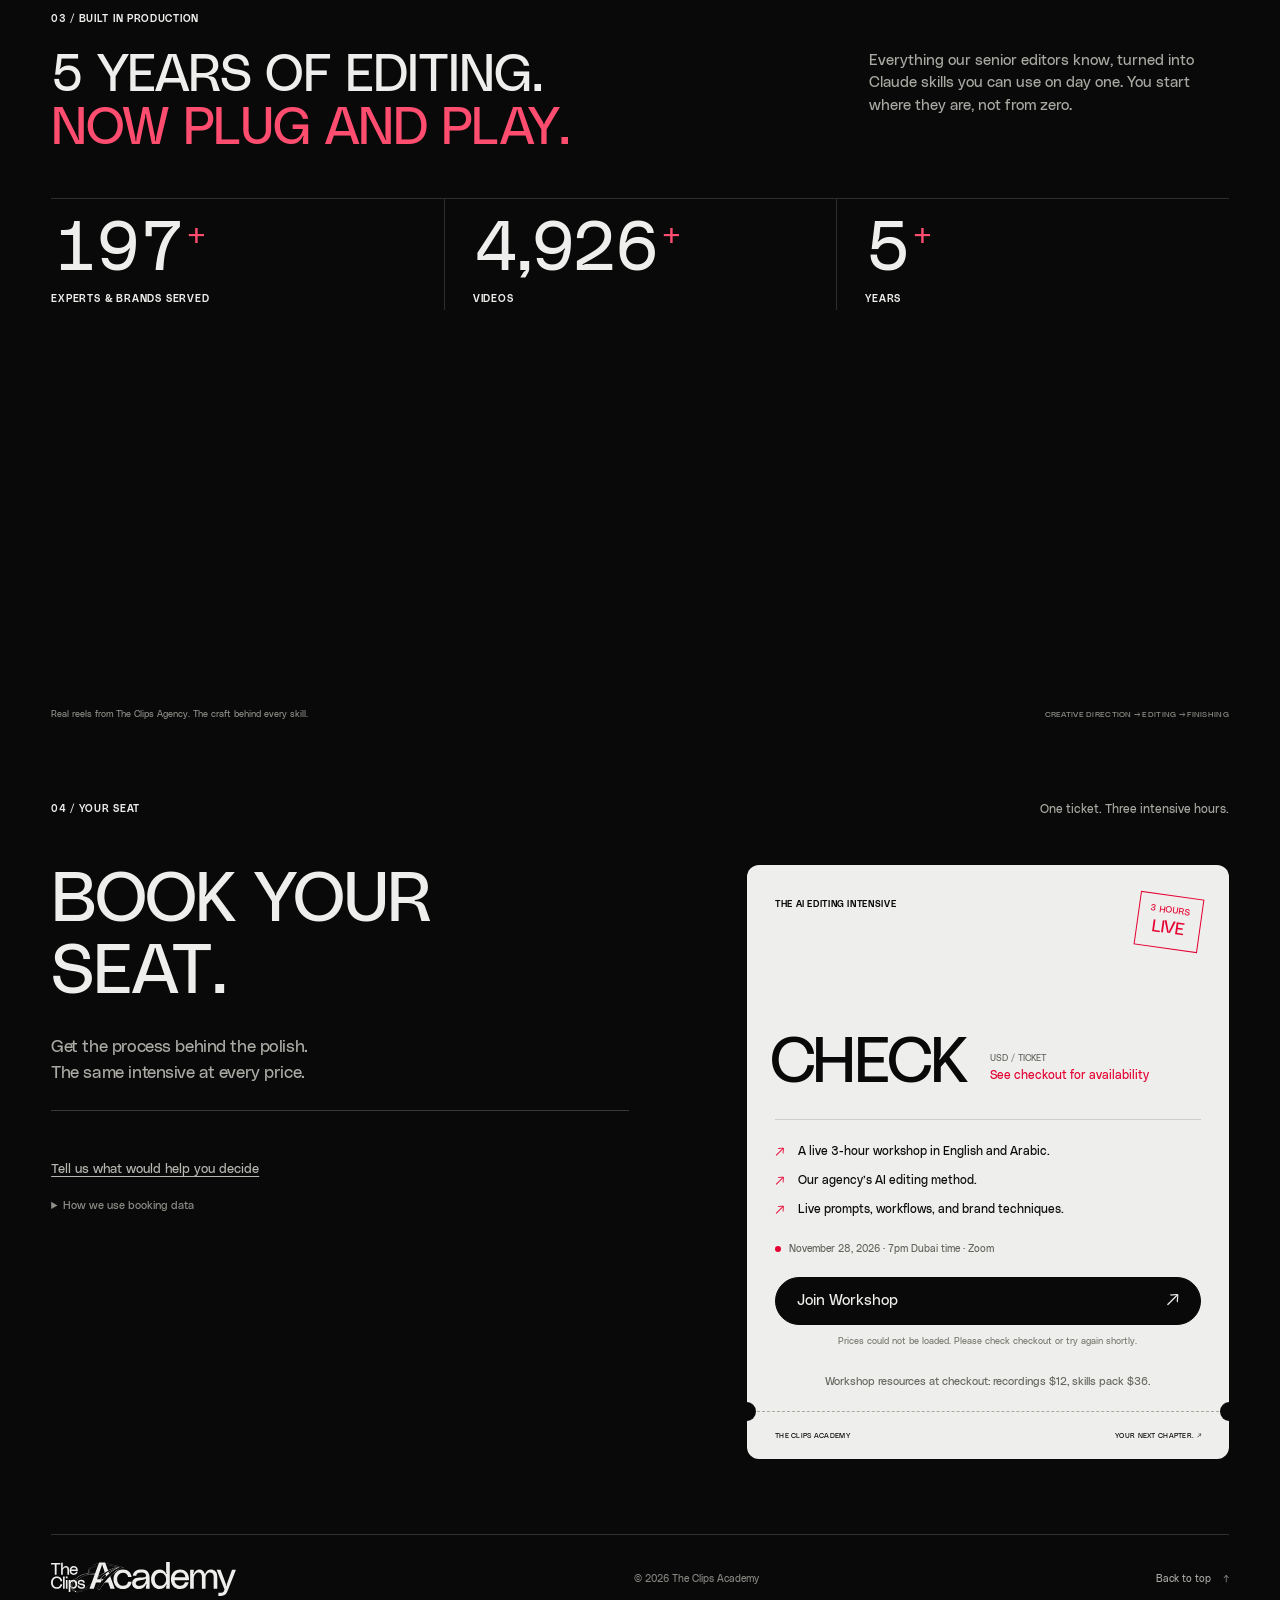
==== commit 7c4b302e: "Refresh landing page stylesheet version" ====
--- a/index.html
+++ b/index.html
@@ -20,7 +20,7 @@
   <title>The Clips Academy | Edit Reels with Claude</title>
   <link rel="icon" type="image/svg+xml" href="assets/favicon.svg">
   <link rel="preload" href="assets/polysans.woff" as="font" type="font/woff" crossorigin>
-  <link rel="stylesheet" href="style.css?v=claude-workflow-1">
+  <link rel="stylesheet" href="style.css?v=nov28-2026">
   <link rel="stylesheet" href="omar.css?v=omar-1">
   <link rel="stylesheet" href="workflow.css?v=claude-workflow-1">
   <link rel="stylesheet" href="refine.css?v=mobile-stats-2">
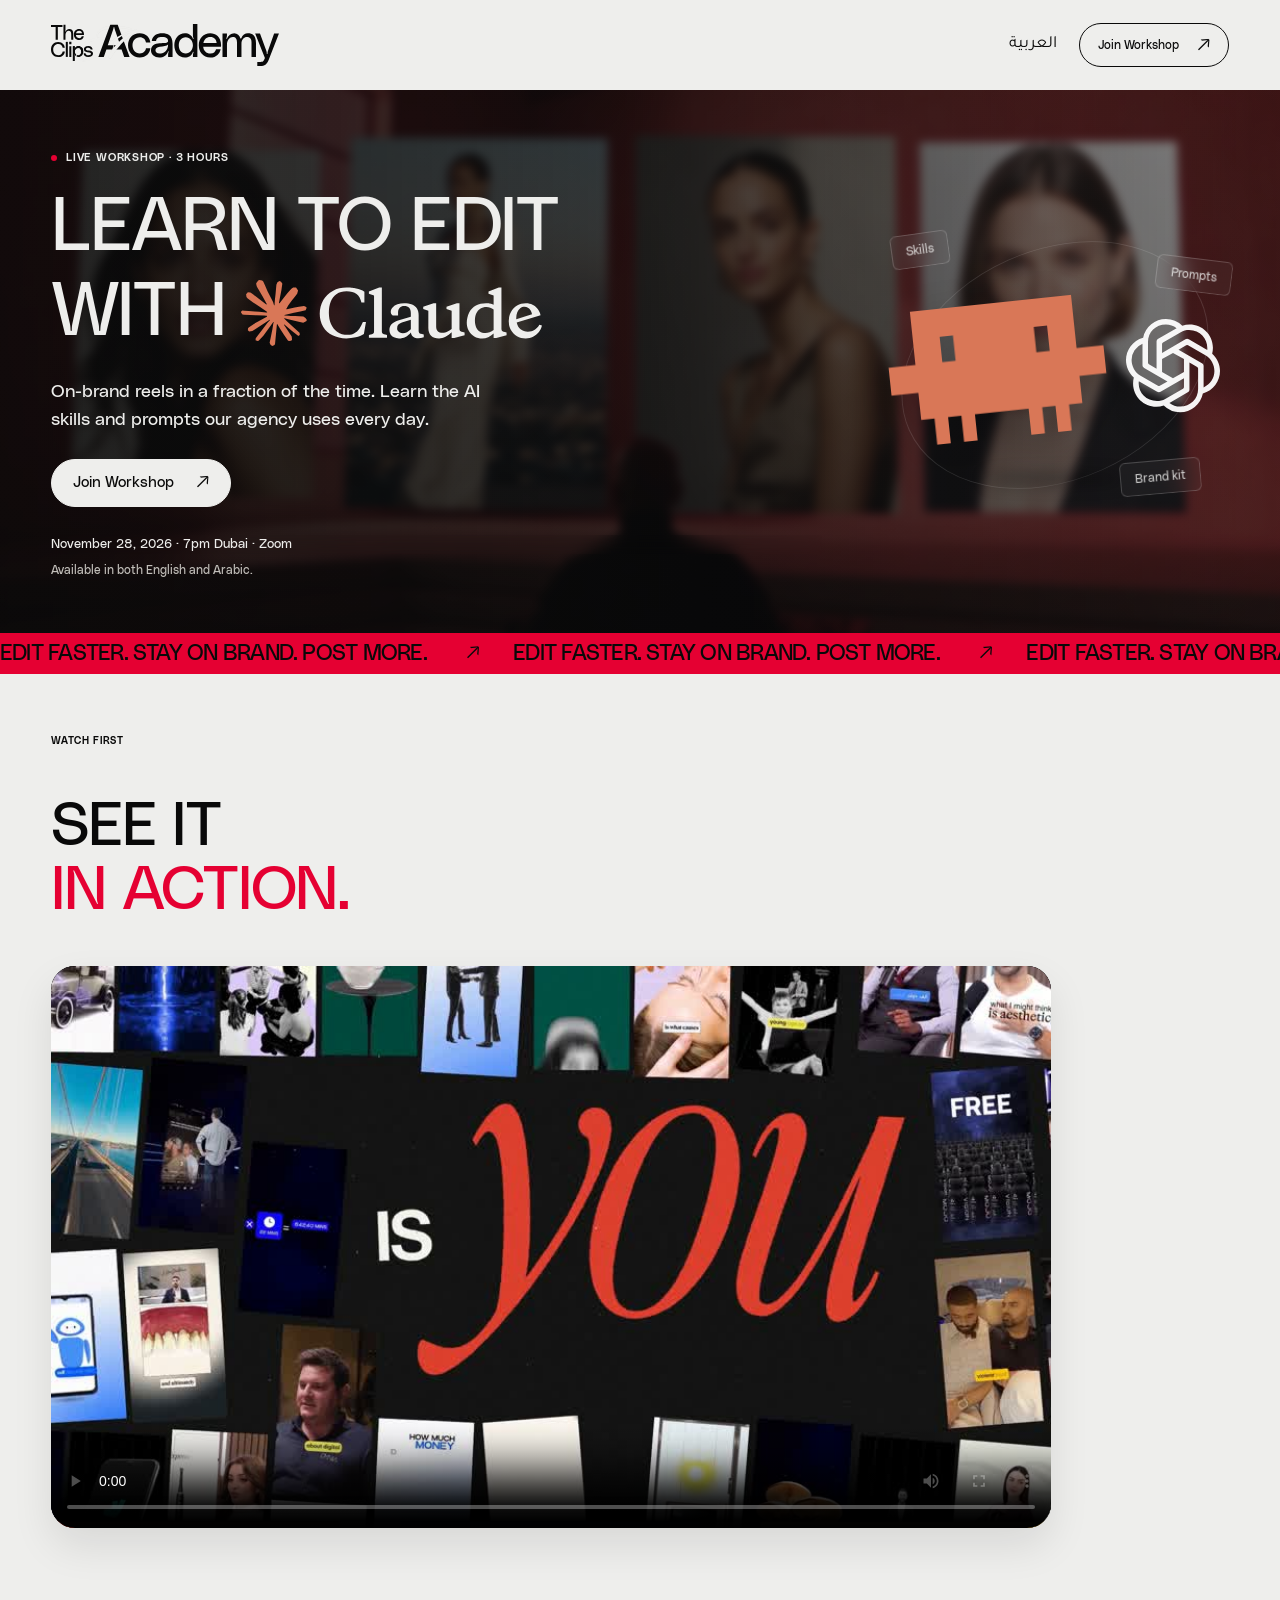
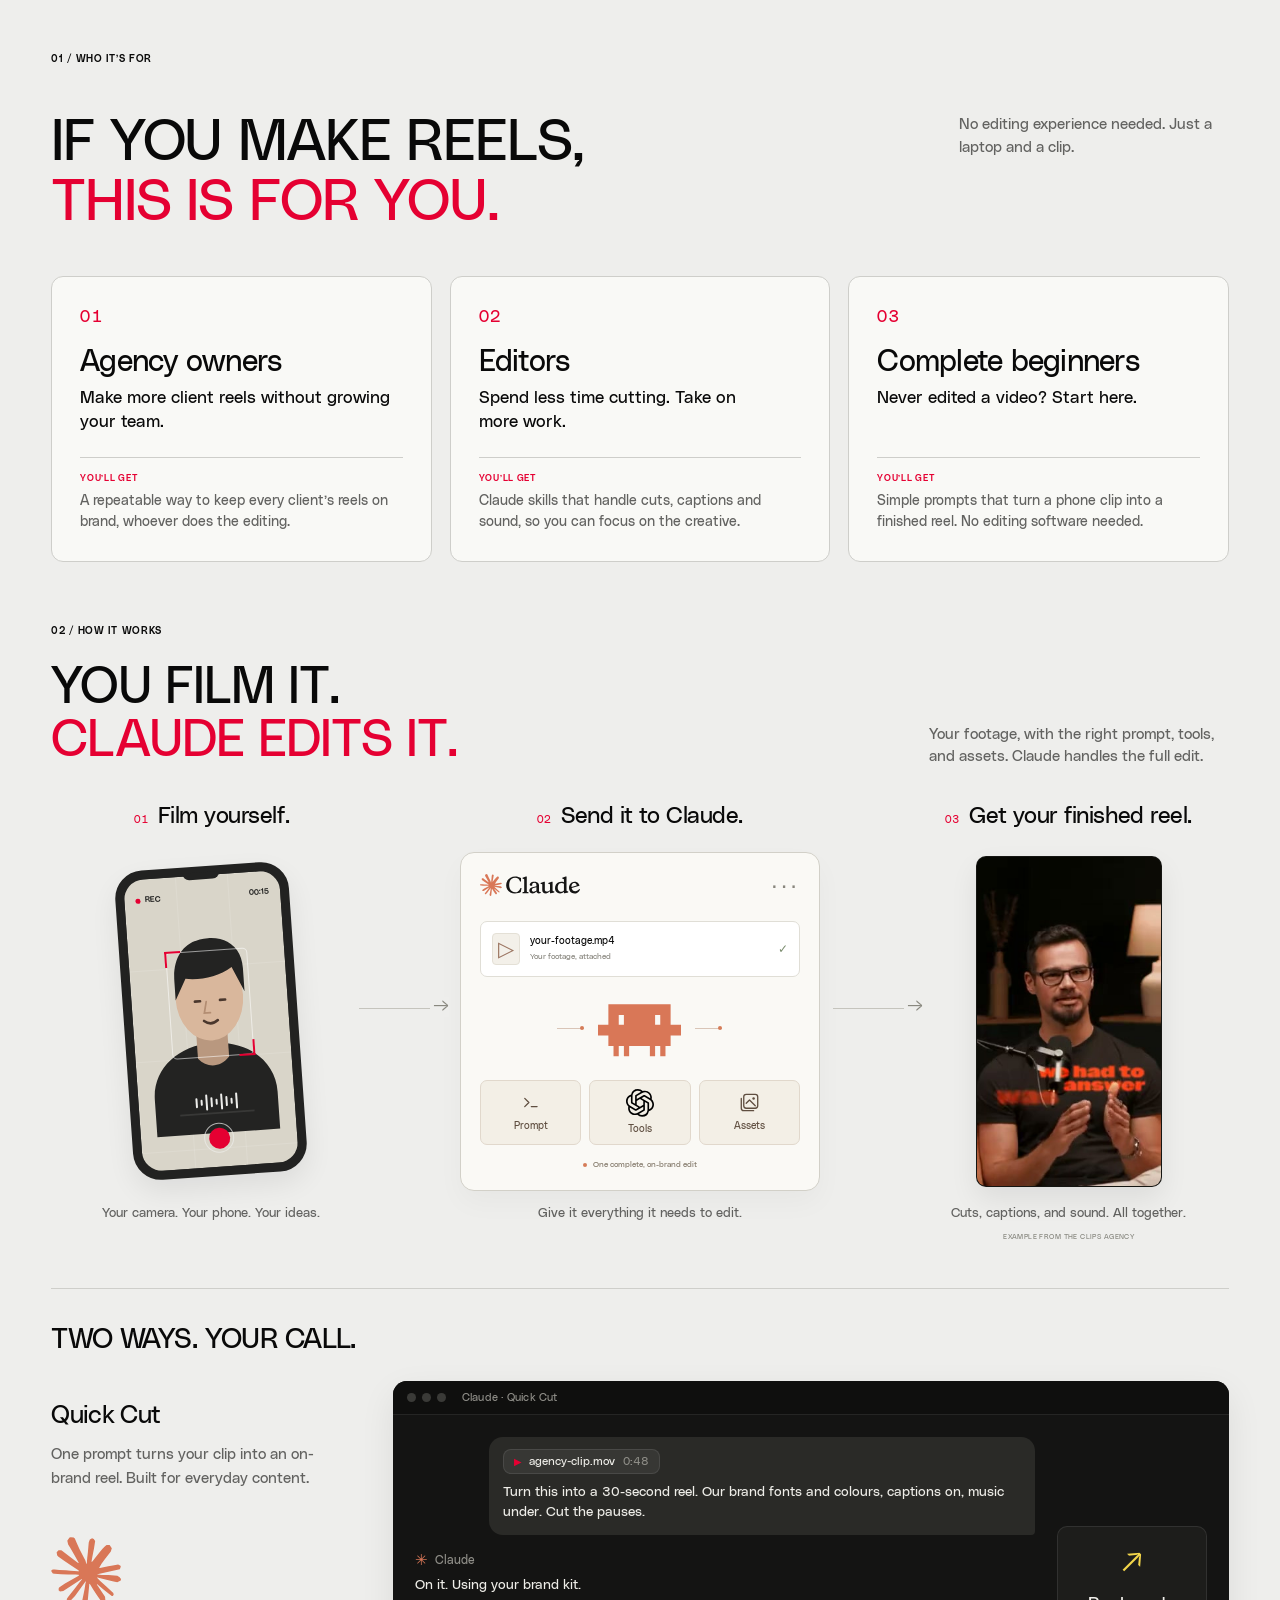
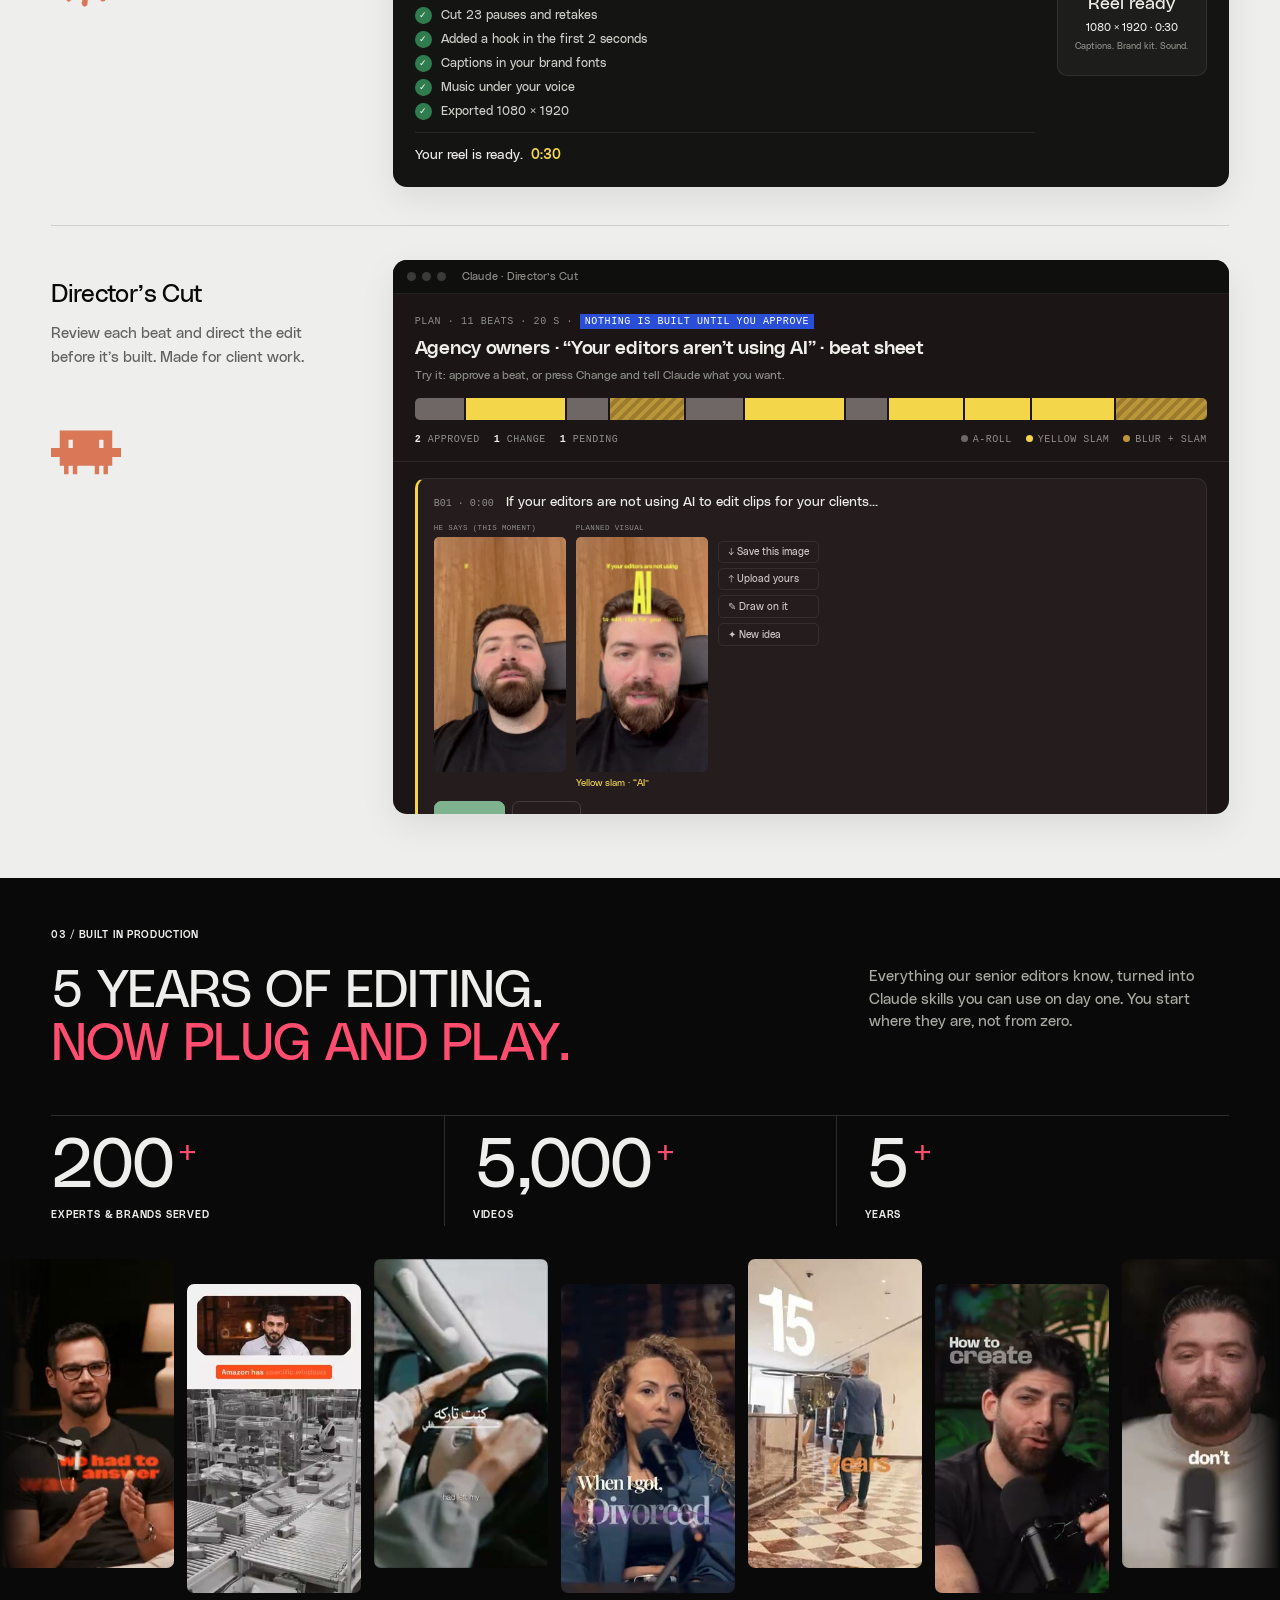
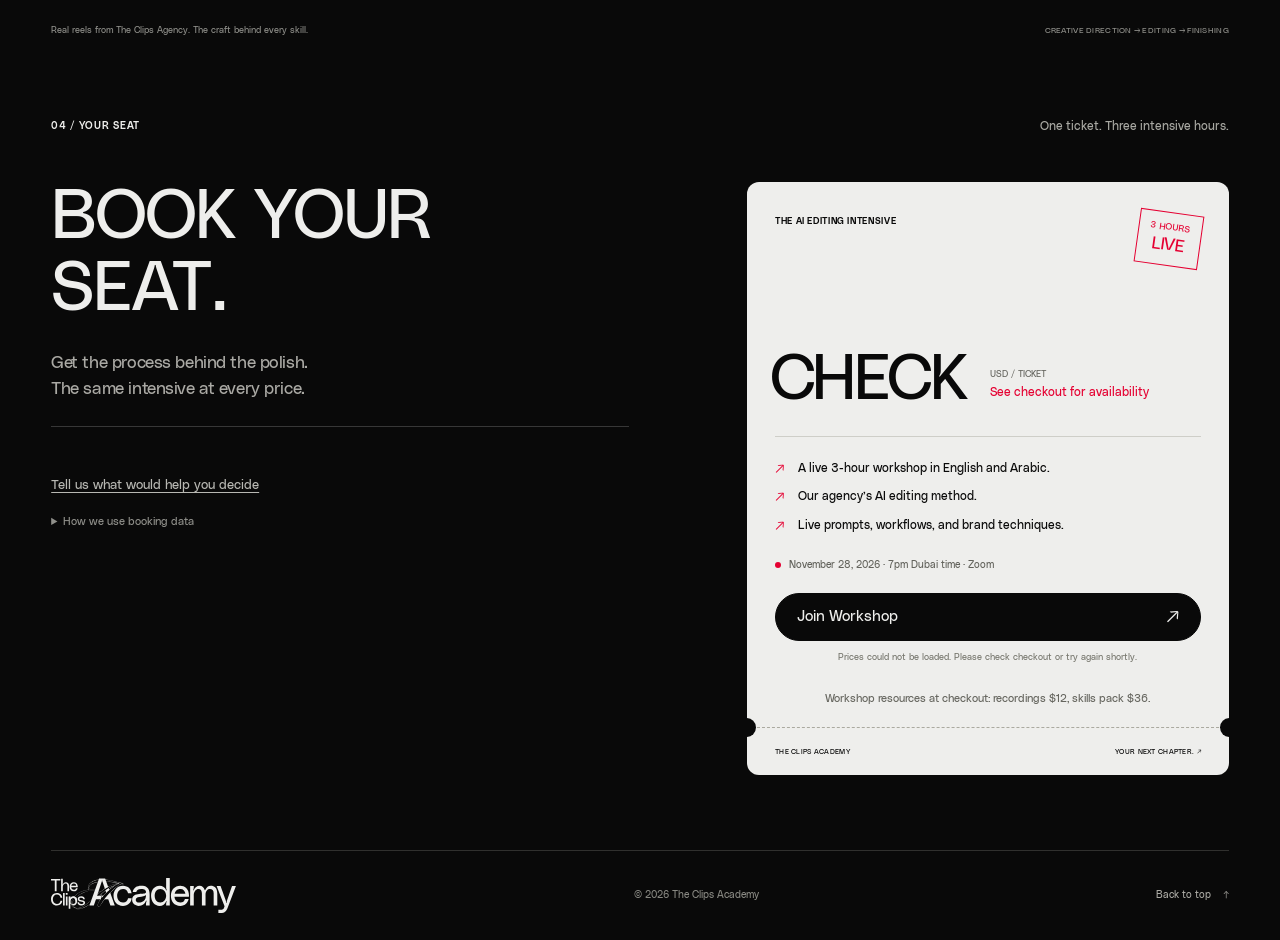
==== commit aa75e960: "Add VSL video section to the English and Arabic homepages Shows the 81 second workshop video right a" ====
--- a/index.html
+++ b/index.html
@@ -24,6 +24,7 @@
   <link rel="stylesheet" href="omar.css?v=omar-1">
   <link rel="stylesheet" href="workflow.css?v=claude-workflow-1">
   <link rel="stylesheet" href="refine.css?v=mobile-stats-2">
+  <link rel="stylesheet" href="vsl.css?v=vsl-1">
   <script src="app.js?v=refine-1" defer></script>
   <script src="omar.js?v=flow-1" defer></script>
   <script type="module" src="features/pricing/storefront.mjs?v=nov28-2026"></script>
@@ -52,6 +53,11 @@
         <div class="hero-companion" aria-hidden="true"><div class="companion-orbit"></div><span class="companion-chip chip-skills">Skills</span><span class="companion-chip chip-prompt">Prompts</span><span class="companion-chip chip-brand">Brand kit</span><div class="companion-pair"><img class="companion-clawd" src="assets/clawd.svg" alt="" width="240" height="240"><img class="companion-chatgpt" src="assets/chatgpt-symbol.svg" alt="" width="100" height="100"></div><span class="companion-shadow"></span></div>
       </div>
       <div class="word-ticker" aria-hidden="true"><div class="word-track"><span>EDIT FASTER. STAY ON BRAND. POST MORE. <i>↗</i> </span><span>EDIT FASTER. STAY ON BRAND. POST MORE. <i>↗</i> </span><span>EDIT FASTER. STAY ON BRAND. POST MORE. <i>↗</i> </span><span>EDIT FASTER. STAY ON BRAND. POST MORE. <i>↗</i> </span></div></div>
+    </section>
+    <section class="vsl section" id="vsl" aria-labelledby="vsl-title">
+      <div class="section-top" data-reveal><span class="eyebrow">WATCH FIRST</span></div>
+      <div class="section-heading"><h2 id="vsl-title" data-reveal><span class="heading-line">SEE IT</span><span class="heading-line accent">IN ACTION.</span></h2></div>
+      <figure class="vsl-frame" data-reveal><video class="vsl-video" src="assets/vsl-academy.mp4" poster="assets/vsl-academy-poster.jpg" controls playsinline preload="metadata" aria-label="The Clips Academy workshop video, about 81 seconds"></video></figure>
     </section>
     <section class="who section" id="who" aria-labelledby="who-title">
       <div class="section-top" data-reveal><span class="eyebrow">01 / WHO IT’S FOR</span></div>
--- a/vsl.css
+++ b/vsl.css
@@ -0,0 +1,5 @@
+.vsl{padding-top:62px;padding-bottom:62px}
+.vsl .section-heading h2{font-size:clamp(36px,4.8vw,78px)}
+.vsl-frame{margin:0;width:100%;max-width:1000px;border-radius:24px;overflow:hidden;background:var(--ink);box-shadow:0 18px 40px #00000018}
+.vsl-video{display:block;width:100%;height:auto;aspect-ratio:16/9;background:var(--ink)}
+@media(max-width:760px){.vsl{padding-top:38px;padding-bottom:38px}.vsl .section-heading h2{font-size:8vw}.vsl-frame{border-radius:16px}}
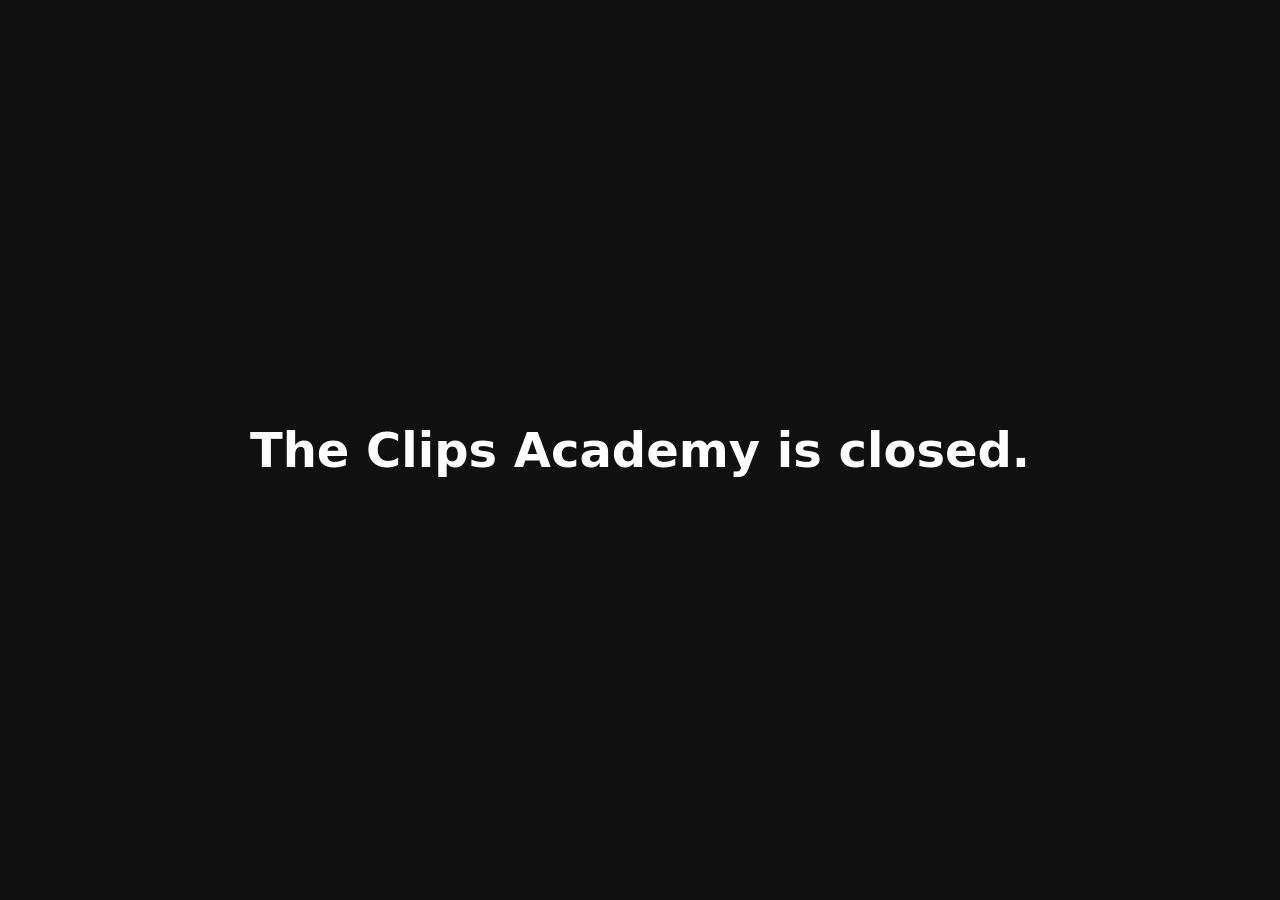
==== commit 0fc55abe: "Close the public Clips Academy site" ====
--- a/index.html
+++ b/index.html
@@ -1,196 +1,14 @@
 <!doctype html>
 <html lang="en" dir="ltr">
 <head>
-  <meta charset="UTF-8">
+  <meta charset="utf-8">
   <meta name="viewport" content="width=device-width, initial-scale=1">
-  <meta name="theme-color" content="#eeeeec">
-  <meta name="description" content="Edit Reels with Claude: a live 3-hour workshop in English and Arabic for agency owners, editors and complete beginners. Learn to edit on-brand reels faster, with one prompt or frame by frame.">
-  <meta property="og:title" content="The Clips Academy | Edit Reels with Claude">
-  <meta property="og:description" content="Thousands of agency edits, translated into AI skills and workflows. Learn the method in a live 3-hour intensive. In English and Arabic. Live on Zoom, November 28, 2026 at 7pm Dubai time.">
-  <meta property="og:type" content="website">
-  <meta property="og:url" content="https://theclips.academy/">
-  <link rel="canonical" href="https://theclips.academy/">
-  <link rel="alternate" hreflang="en" href="https://theclips.academy/">
-  <link rel="alternate" hreflang="ar" href="https://theclips.academy/ar.html">
-  <link rel="alternate" hreflang="x-default" href="https://theclips.academy/">
-  <meta property="og:locale" content="en_US">
-  <meta property="og:locale:alternate" content="ar_AE">
-  <meta property="og:image" content="https://theclips.academy/assets/hero-poster.jpg">
-  <meta name="twitter:card" content="summary_large_image">
-  <title>The Clips Academy | Edit Reels with Claude</title>
-  <link rel="icon" type="image/svg+xml" href="assets/favicon.svg">
-  <link rel="preload" href="assets/polysans.woff" as="font" type="font/woff" crossorigin>
-  <link rel="stylesheet" href="style.css?v=nov28-2026">
-  <link rel="stylesheet" href="omar.css?v=omar-1">
-  <link rel="stylesheet" href="workflow.css?v=claude-workflow-1">
-  <link rel="stylesheet" href="refine.css?v=mobile-stats-2">
-  <link rel="stylesheet" href="vsl.css?v=vsl-1">
-  <script src="app.js?v=refine-1" defer></script>
-  <script src="omar.js?v=flow-1" defer></script>
-  <script type="module" src="features/pricing/storefront.mjs?v=nov28-2026"></script>
-  <link rel="stylesheet" href="features/analytics/feedback.css">
-  <script type="module" src="features/analytics/tracking.mjs?v=funnel-1"></script>
-  <script src="features/analytics/meta-pixel.js?v=1" defer></script>
+  <meta name="robots" content="noindex">
+  <title>The Clips Academy is closed.</title>
+  <style>
+    body { margin: 0; min-height: 100svh; display: grid; place-items: center; background: #101010; color: #fff; font-family: system-ui, sans-serif; }
+    h1 { margin: 1.5rem; text-align: center; font-size: clamp(1.75rem, 5vw, 3rem); }
+  </style>
 </head>
-<body>
-  <a class="skip-link" href="#main">Skip to content</a>
-  <header class="header">
-    <a class="brand" href="#top" aria-label="The Clips Academy home"><img src="assets/logo-dark.svg" alt="The Clips Academy" width="1928" height="359"></a>
-    <div class="header-actions"><a class="language-link" href="ar.html" lang="ar" dir="rtl" hreflang="ar" aria-label="عرض الموقع بالعربية">العربية</a>
-    <a class="button button-small nav-cta" href="https://os.theclips.academy/workshop/checkout"><span>Join Workshop</span><span class="arrow" aria-hidden="true">↗</span></a>
-    </div>
-  </header>
-  <main id="main">
-    <section class="hero section" id="top" aria-labelledby="hero-title">
-      <div class="hero-backdrop" aria-hidden="true"><video id="hero-video" src="assets/hero-film.mp4" poster="assets/hero-poster.jpg" muted loop playsinline preload="metadata"></video></div>
-      <div class="hero-layout">
-        <div class="hero-content">
-          <div class="eyebrow hero-eyebrow" data-load><span class="live-dot" aria-hidden="true"></span>LIVE WORKSHOP · 3 HOURS</div>
-          <h1 id="hero-title"><span class="heading-line" data-load>LEARN TO EDIT</span><span class="heading-line hero-logo-line" data-load style="--delay:.12s"><span>WITH</span><img class="headline-claude" src="assets/claude-logo-light.svg" alt="Claude" width="9156" height="2000"></span></h1>
-          <div class="hero-copy" data-load style="--delay:.2s"><p class="hero-subheading">On-brand reels in a fraction of the time. Learn the AI skills and prompts our agency uses every day.</p><a href="https://os.theclips.academy/workshop/checkout" class="button button-primary magnetic"><span>Join Workshop</span><span class="arrow" aria-hidden="true">↗</span></a></div>
-          <div class="hero-details"><p class="hero-event">November 28, 2026 · 7pm Dubai · Zoom</p><p class="hero-language">Available in both English and Arabic.</p></div>
-        </div>
-        <div class="hero-companion" aria-hidden="true"><div class="companion-orbit"></div><span class="companion-chip chip-skills">Skills</span><span class="companion-chip chip-prompt">Prompts</span><span class="companion-chip chip-brand">Brand kit</span><div class="companion-pair"><img class="companion-clawd" src="assets/clawd.svg" alt="" width="240" height="240"><img class="companion-chatgpt" src="assets/chatgpt-symbol.svg" alt="" width="100" height="100"></div><span class="companion-shadow"></span></div>
-      </div>
-      <div class="word-ticker" aria-hidden="true"><div class="word-track"><span>EDIT FASTER. STAY ON BRAND. POST MORE. <i>↗</i> </span><span>EDIT FASTER. STAY ON BRAND. POST MORE. <i>↗</i> </span><span>EDIT FASTER. STAY ON BRAND. POST MORE. <i>↗</i> </span><span>EDIT FASTER. STAY ON BRAND. POST MORE. <i>↗</i> </span></div></div>
-    </section>
-    <section class="vsl section" id="vsl" aria-labelledby="vsl-title">
-      <div class="section-top" data-reveal><span class="eyebrow">WATCH FIRST</span></div>
-      <div class="section-heading"><h2 id="vsl-title" data-reveal><span class="heading-line">SEE IT</span><span class="heading-line accent">IN ACTION.</span></h2></div>
-      <figure class="vsl-frame" data-reveal><video class="vsl-video" src="assets/vsl-academy.mp4" poster="assets/vsl-academy-poster.jpg" controls playsinline preload="metadata" aria-label="The Clips Academy workshop video, about 81 seconds"></video></figure>
-    </section>
-    <section class="who section" id="who" aria-labelledby="who-title">
-      <div class="section-top" data-reveal><span class="eyebrow">01 / WHO IT’S FOR</span></div>
-      <div class="section-heading"><h2 id="who-title" data-reveal><span class="heading-line">IF YOU MAKE REELS,</span><span class="heading-line accent">THIS IS FOR YOU.</span></h2><p data-reveal>No editing experience needed. Just a laptop and a&nbsp;clip.</p></div>
-      <ul class="who-grid" aria-label="Who the workshop is for"><li data-reveal style="--delay:0.00s"><span class="step-number" aria-hidden="true">01</span><h3>Agency owners</h3><p class="who-line">Make more client reels without growing your team.</p><p class="who-get"><b>You’ll get</b>A repeatable way to keep every client’s reels on brand, whoever does the editing.</p></li><li data-reveal style="--delay:0.08s"><span class="step-number" aria-hidden="true">02</span><h3>Editors</h3><p class="who-line">Spend less time cutting. Take on more work.</p><p class="who-get"><b>You’ll get</b>Claude skills that handle cuts, captions and sound, so you can focus on the creative.</p></li><li data-reveal style="--delay:0.16s"><span class="step-number" aria-hidden="true">03</span><h3>Complete beginners</h3><p class="who-line">Never edited a video? Start here.</p><p class="who-get"><b>You’ll get</b>Simple prompts that turn a phone clip into a finished reel. No editing software needed.</p></li></ul>
-    </section>
-    <section class="method section" id="method" aria-labelledby="method-title">
-      <div class="section-top"><span class="eyebrow">02 / HOW IT WORKS</span></div>
-      <div class="section-heading"><h2 id="method-title"><span class="heading-line">YOU FILM IT.</span><span class="heading-line accent">CLAUDE EDITS IT.</span></h2><p>Your footage, with the right prompt, tools, and assets. Claude handles the full edit.</p></div>
-      <ol class="edit-workflow" aria-label="From your recording to a finished reel with Claude">
-        <li class="workflow-stage workflow-capture">
-          <div class="workflow-step"><span class="workflow-number" aria-hidden="true">01</span><h3>Film yourself.</h3></div>
-          <div class="workflow-scene" role="img" aria-label="Illustration of filming yourself on a phone">
-            <div class="recording-phone"><div class="recording-screen"><div class="recording-meta"><span><i></i>REC</span><span>00:15</span></div><svg class="capture-person" viewBox="0 0 180 260" fill="none" aria-hidden="true"><path d="M19 260v-43c0-35 30-61 71-61s71 26 71 61v43" fill="#232322"/><path d="M72 137h36v36c-11 12-26 12-36 0v-36Z" fill="#b9987f"/><ellipse cx="90" cy="103" rx="39" ry="50" fill="#d9b79c"/><path d="M51 104V82c0-30 16-47 42-47 24 0 38 15 38 37v27l-13-29c-16 10-35 13-54 10l-13 24Z" fill="#232322"/><path d="M73 107h6m23 0h6M82 130c5 4 11 4 16 0" stroke="#4a372d" stroke-width="3" stroke-linecap="round"/><path d="m86 108-3 13h7" stroke="#b38d72" stroke-width="2" stroke-linecap="round"/><path d="M47 237h86" stroke="#eeeeec" stroke-opacity=".1" stroke-width="2"/></svg><div class="capture-focus"></div><div class="capture-wave"><i></i><i></i><i></i><i></i><i></i><i></i><i></i><i></i><i></i></div><div class="recording-shutter"><span></span></div></div></div>
-          </div>
-          <p class="workflow-caption">Your camera. Your phone. Your ideas.</p><span class="workflow-connector" aria-hidden="true"><i></i><b>→</b></span>
-        </li>
-        <li class="workflow-stage workflow-claude">
-          <div class="workflow-step"><span class="workflow-number" aria-hidden="true">02</span><h3>Send it to Claude.</h3></div>
-          <div class="workflow-scene"><div class="claude-workbench" role="img" aria-label="Your footage, prompt, tools, and assets come together in Claude">
-            <div class="workflow-appbar"><img src="assets/claude-logo.svg" width="106" height="29" alt="Claude"><span aria-hidden="true">···</span></div>
-            <div class="workflow-upload"><span class="upload-play" aria-hidden="true">▷</span><span><strong>your-footage.mp4</strong><small>Your footage, attached</small></span><span class="upload-check" aria-hidden="true">✓</span></div>
-            <div class="workflow-engine"><span class="engine-line" aria-hidden="true"></span><img src="assets/clawd.svg" width="100" height="100" alt=""><span class="engine-line" aria-hidden="true"></span></div>
-            <div class="workflow-inputs"><span class="workflow-input workflow-input-prompt"><svg viewBox="0 0 28 28" fill="none" aria-hidden="true"><path d="m7 9 5 5-5 5M15 19h7" stroke="currentColor" stroke-width="1.6" stroke-linecap="round" stroke-linejoin="round"/></svg><span>Prompt</span></span><span class="workflow-input workflow-input-tools"><img src="assets/chatgpt-symbol.svg" width="28" height="28" alt="ChatGPT"><span>Tools</span></span><span class="workflow-input workflow-input-assets"><svg viewBox="0 0 28 28" fill="none" aria-hidden="true"><rect x="7" y="4" width="17" height="17" rx="3" stroke="currentColor" stroke-width="1.6"/><path d="M4 9v12a3 3 0 0 0 3 3h12m-9-9 4-4 7 7" stroke="currentColor" stroke-width="1.6" stroke-linecap="round" stroke-linejoin="round"/><circle cx="19" cy="9" r="1.5" fill="currentColor"/></svg><span>Assets</span></span></div>
-            <div class="workflow-edit-label"><span class="live-dot" aria-hidden="true"></span>One complete, on-brand edit</div>
-          </div></div>
-          <p class="workflow-caption">Give it everything it needs to edit.</p><span class="workflow-connector" aria-hidden="true"><i></i><b>→</b></span>
-        </li>
-        <li class="workflow-stage workflow-finish">
-          <div class="workflow-step"><span class="workflow-number" aria-hidden="true">03</span><h3>Get your finished reel.</h3></div>
-          <figure class="method-result"><div class="workflow-scene"><div class="result-reel"><video id="result-video" src="assets/work-01.mp4" poster="assets/work-01.jpg" muted loop playsinline controls preload="none" aria-label="An actual edited reel from The Clips Agency portfolio"></video><button class="result-control" aria-label="Play agency reel" aria-pressed="false" hidden><span aria-hidden="true">▷</span></button></div></div><figcaption><p class="workflow-caption">Cuts, captions, and sound. All together.</p><span class="workflow-example">EXAMPLE FROM THE CLIPS AGENCY</span></figcaption></figure>
-        </li>
-      </ol>
-      <div class="editing-paths" aria-labelledby="paths-title"><div class="paths-heading"><h2 id="paths-title">TWO WAYS. YOUR CALL.</h2></div>
-<div class="path-rows">
-        <article class="path-row" id="path-quick"><div class="path-copy"><h3>Quick Cut</h3><p>One prompt turns your clip into an on-brand reel. Built for everyday content.</p><img class="path-character" src="assets/claude-spark.svg" width="72" height="72" alt="" aria-hidden="true"></div>
-          <div class="demo demo-quick" role="img" aria-label="Example: one prompt in Claude turns a raw clip into a finished, captioned reel.">
-            <div class="demo-bar"><i></i><i></i><i></i><span>Claude · Quick Cut</span></div>
-            <div class="demo-body">
-              <div class="demo-chat">
-                <div class="chat-user" data-reveal>
-                  <span class="chat-file"><b aria-hidden="true">▶</b>agency-clip.mov<em>0:48</em></span>
-                  <p>Turn this into a 30-second reel. Our brand fonts and colours, captions on, music under. Cut the pauses.</p>
-                </div>
-                <div class="chat-claude" data-reveal style="--delay:.2s">
-                  <span class="chat-name"><i aria-hidden="true">✳</i>Claude</span>
-                  <p>On it. Using your brand kit.</p>
-                  <ul class="demo-steps"><li data-reveal style="--delay:0.35s"><span class="demo-check" aria-hidden="true">✓</span>Cut 23 pauses and retakes</li><li data-reveal style="--delay:0.53s"><span class="demo-check" aria-hidden="true">✓</span>Added a hook in the first 2 seconds</li><li data-reveal style="--delay:0.71s"><span class="demo-check" aria-hidden="true">✓</span>Captions in your brand fonts</li><li data-reveal style="--delay:0.89s"><span class="demo-check" aria-hidden="true">✓</span>Music under your voice</li><li data-reveal style="--delay:1.07s"><span class="demo-check" aria-hidden="true">✓</span>Exported 1080 × 1920</li></ul>
-                  <p class="chat-done" data-reveal style="--delay:1.3s">Your reel is ready. <b>0:30</b></p>
-                </div>
-              </div>
-              <div class="demo-output demo-export"><span class="export-icon" aria-hidden="true">↗</span><strong>Reel ready</strong><span>1080 × 1920 · 0:30</span><small>Captions. Brand kit. Sound.</small></div>
-            </div>
-          </div>
-        </article>
-        <article class="path-row" id="path-director"><div class="path-copy"><h3>Director’s Cut</h3><p>Review each beat and direct the edit before it’s built. Made for client work.</p><img class="path-character" src="assets/clawd.svg" width="72" height="72" alt="" aria-hidden="true"></div>
-          <div class="demo demo-director" aria-label="Example: Claude plans the reel beat by beat. Each beat shows the moment next to the planned visual, and you approve it or ask for a change.">
-            <div class="demo-bar"><i></i><i></i><i></i><span>Claude · Director’s Cut</span></div>
-            <div class="beat-sheet">
-              <div class="bs-head">
-                <p class="bs-meta">PLAN · 11 BEATS · 20 S · <mark>NOTHING IS BUILT UNTIL YOU APPROVE</mark></p>
-                <h4>Agency owners · “Your editors aren’t using AI” · beat sheet</h4><p class="bs-hint">Try it: approve a beat, or press Change and tell Claude what you want.</p>
-                <div class="bs-timeline" aria-hidden="true"><i class="seg-a" style="flex:6"></i><i class="seg-y" style="flex:12"></i><i class="seg-a" style="flex:5"></i><i class="seg-b" style="flex:9"></i><i class="seg-a" style="flex:7"></i><i class="seg-y" style="flex:12"></i><i class="seg-a" style="flex:5"></i><i class="seg-y" style="flex:9"></i><i class="seg-y" style="flex:8"></i><i class="seg-y" style="flex:10"></i><i class="seg-b" style="flex:11"></i></div>
-                <div class="bs-status"><p><span><b data-tally="approved">2</b> approved</span><span><b data-tally="change">1</b> change</span><span><b data-tally="pending">1</b> pending</span></p><p class="bs-legend"><span class="lg-a">A-roll</span><span class="lg-y">Yellow slam</span><span class="lg-b">Blur + slam</span></p></div>
-              </div>
-              <div class="bs-list">
-                <div class="beat is-approved" data-beat data-kind="slam">
-                  <div class="beat-top"><span class="beat-id">B01 · 0:00</span><p>If your editors are not using AI to edit clips for your clients…</p></div>
-                  <div class="beat-frames">
-                    <figure><figcaption>HE SAYS (THIS MOMENT)</figcaption><img src="assets/omar-beat-01.jpg" alt="" loading="lazy"></figure>
-                    <figure><figcaption>PLANNED VISUAL</figcaption><img src="assets/omar-beat-02.jpg" alt="" loading="lazy"><span class="beat-kind">Yellow slam · “AI”</span></figure>
-                    <div class="beat-tools" aria-hidden="true"><span>↓ Save this image</span><span>↑ Upload yours</span><span>✎ Draw on it</span><span>✦ New idea</span></div>
-                  </div>
-                  <div class="beat-actions"><button type="button" class="beat-approve" aria-pressed="true">Approve</button><button type="button" class="beat-change" aria-pressed="false">Change</button><span class="beat-state"></span></div>
-                  <label class="beat-note"><span class="visually-hidden">What should change in beat 01?</span><textarea rows="2" placeholder="What should this beat be instead?"></textarea></label>
-                </div><div class="beat is-change" data-beat data-kind="blur">
-                  <div class="beat-top"><span class="beat-id">B03 · 0:05</span><p>…then essentially you’re losing time and money.</p></div>
-                  <div class="beat-frames">
-                    <figure><figcaption>HE SAYS (THIS MOMENT)</figcaption><img src="assets/omar-beat-03.jpg" alt="" loading="lazy"></figure>
-                    <figure><figcaption>PLANNED VISUAL</figcaption><img src="assets/omar-beat-04.jpg" alt="" loading="lazy"><span class="beat-kind">Blur + slam · “TIME”</span></figure>
-                    <div class="beat-tools" aria-hidden="true"><span>↓ Save this image</span><span>↑ Upload yours</span><span>✎ Draw on it</span><span>✦ New idea</span></div>
-                  </div>
-                  <div class="beat-actions"><button type="button" class="beat-approve" aria-pressed="false">Approve</button><button type="button" class="beat-change" aria-pressed="true">Change</button><span class="beat-state"></span></div>
-                  <label class="beat-note"><span class="visually-hidden">What should change in beat 03?</span><textarea rows="2" placeholder="What should this beat be instead?">Blur the background harder and add “& MONEY” as a second slam on the next word.</textarea></label>
-                </div><div class="beat is-approved" data-beat data-kind="slam">
-                  <div class="beat-top"><span class="beat-id">B05 · 0:08</span><p>We’re launching a workshop for editors and agency owners.</p></div>
-                  <div class="beat-frames">
-                    <figure><figcaption>HE SAYS (THIS MOMENT)</figcaption><img src="assets/omar-beat-05.jpg" alt="" loading="lazy"></figure>
-                    <figure><figcaption>PLANNED VISUAL</figcaption><img src="assets/omar-beat-06.jpg" alt="" loading="lazy"><span class="beat-kind">Yellow slam · “WORKSHOP”</span></figure>
-                    <div class="beat-tools" aria-hidden="true"><span>↓ Save this image</span><span>↑ Upload yours</span><span>✎ Draw on it</span><span>✦ New idea</span></div>
-                  </div>
-                  <div class="beat-actions"><button type="button" class="beat-approve" aria-pressed="true">Approve</button><button type="button" class="beat-change" aria-pressed="false">Change</button><span class="beat-state"></span></div>
-                  <label class="beat-note"><span class="visually-hidden">What should change in beat 05?</span><textarea rows="2" placeholder="What should this beat be instead?"></textarea></label>
-                </div><div class="beat is-pending" data-beat data-kind="blur">
-                  <div class="beat-top"><span class="beat-id">B11 · 0:19</span><p>Hurry up so you can benefit from early launch prices.</p></div>
-                  <div class="beat-frames">
-                    <figure><figcaption>HE SAYS (THIS MOMENT)</figcaption><img src="assets/omar-beat-07.jpg" alt="" loading="lazy"></figure>
-                    <figure><figcaption>PLANNED VISUAL</figcaption><img src="assets/omar-beat-08.jpg" alt="" loading="lazy"><span class="beat-kind">Blur + slam · “EARLY LAUNCH PRICES”</span></figure>
-                    <div class="beat-tools" aria-hidden="true"><span>↓ Save this image</span><span>↑ Upload yours</span><span>✎ Draw on it</span><span>✦ New idea</span></div>
-                  </div>
-                  <div class="beat-actions"><button type="button" class="beat-approve" aria-pressed="false">Approve</button><button type="button" class="beat-change" aria-pressed="false">Change</button><span class="beat-state"></span></div>
-                  <label class="beat-note"><span class="visually-hidden">What should change in beat 11?</span><textarea rows="2" placeholder="What should this beat be instead?"></textarea></label>
-                </div>
-              </div>
-            </div>
-          </div>
-        </article>
-      </div>
-      </div>
-    </section>
-    <section class="work section section-dark" id="work" aria-labelledby="work-title">
-      <div class="section-top" data-reveal><span class="eyebrow">03 / BUILT IN PRODUCTION</span></div>
-      <div class="section-heading"><h2 id="work-title" data-reveal><span class="heading-line">5 YEARS OF EDITING.</span><span class="heading-line accent">NOW PLUG AND PLAY.</span></h2><p data-reveal>Everything our senior editors know, turned into Claude skills you can use on day one. You start where they are, not from&nbsp;zero.</p></div>
-      <ul class="work-stats" aria-label="The Clips Agency in numbers"><li data-reveal style="--delay:0.0s"><strong><span data-count="200">200</span><i>+</i></strong><b>Experts &amp; brands served</b></li><li data-reveal style="--delay:0.1s"><strong><span data-count="5000">5,000</span><i>+</i></strong><b>Videos</b></li><li data-reveal style="--delay:0.2s"><strong><span data-count="5">5</span><i>+</i></strong><b>Years</b></li></ul>
-      <div class="portfolio-ticker" tabindex="0" role="region" aria-label="The Clips Agency portfolio video ticker. Hover or focus to pause the moving strip."><div class="portfolio-track"><div class="portfolio-group"><div class="work-frame"><video src="assets/work-01.mp4" poster="assets/work-01.jpg" muted loop playsinline preload="none" aria-label="The Clips Agency portfolio excerpt 01"></video></div><div class="work-frame"><video src="assets/work-02.mp4" poster="assets/work-02.jpg" muted loop playsinline preload="none" aria-label="The Clips Agency portfolio excerpt 02"></video></div><div class="work-frame"><video src="assets/work-03.mp4" poster="assets/work-03.jpg" muted loop playsinline preload="none" aria-label="The Clips Agency portfolio excerpt 03"></video></div><div class="work-frame"><video src="assets/work-04.mp4" poster="assets/work-04.jpg" muted loop playsinline preload="none" aria-label="The Clips Agency portfolio excerpt 04"></video></div><div class="work-frame"><video src="assets/work-05.mp4" poster="assets/work-05.jpg" muted loop playsinline preload="none" aria-label="The Clips Agency portfolio excerpt 05"></video></div><div class="work-frame"><video src="assets/work-06.mp4" poster="assets/work-06.jpg" muted loop playsinline preload="none" aria-label="The Clips Agency portfolio excerpt 06"></video></div><div class="work-frame"><video src="assets/work-07.mp4" poster="assets/work-07.jpg" muted loop playsinline preload="none" aria-label="The Clips Agency portfolio excerpt 07"></video></div><div class="work-frame"><video src="assets/work-08.mp4" poster="assets/work-08.jpg" muted loop playsinline preload="none" aria-label="The Clips Agency portfolio excerpt 08"></video></div></div></div></div>
-      <div class="work-bottom"><p>Real reels from The Clips Agency. The craft behind every skill.</p><span>CREATIVE DIRECTION → EDITING → FINISHING</span></div>
-    </section>
-    <section class="tickets section section-dark" id="tickets" aria-labelledby="tickets-title">
-      <div class="section-top" data-reveal><span class="eyebrow">04 / YOUR SEAT</span><span class="small">One ticket. Three intensive hours.</span></div>
-      <div class="ticket-layout">
-        <div class="ticket-copy"><h2 id="tickets-title" data-reveal><span class="heading-line">BOOK YOUR</span><span class="heading-line">SEAT.</span></h2><p data-reveal>Get the process behind the polish.<br>The same intensive at every&nbsp;price.</p>
-          <ol class="price-ladder" aria-label="Ticket prices" hidden>
-            <li data-stage="launch"><div class="price-bar"><span>$24</span></div><div class="price-label">Launch offer</div></li>
-            <li data-stage="early"><div class="price-bar"><span>$46</span></div><div class="price-label">Early booking</div></li>
-            <li data-stage="standard"><div class="price-bar"><span>$68</span></div><div class="price-label">Standard</div></li>
-            <li data-stage="final"><div class="price-bar"><span>$88</span></div><div class="price-label">Final booking</div></li>
-          </ol>
-          <div class="pricing-countdown"><p class="countdown-label">Checking ticket availability.</p><div class="countdown-units" hidden></div></div>
-        </div>
-        <div class="ticket-card" data-reveal style="--delay:.12s"><div class="ticket-card-top"><span class="eyebrow">THE AI EDITING INTENSIVE</span><span class="ticket-sticker">3 HOURS<br><b>LIVE</b></span></div><div class="ticket-price is-pending"><span>CHECK</span><div>USD / TICKET<br><b>Checking current price</b></div></div><div class="ticket-rule"></div><ul class="ticket-includes"><li>A live 3-hour workshop in English and Arabic.</li><li>Our agency’s AI editing method.</li><li>Live prompts, workflows, and brand techniques.</li></ul><div class="ticket-schedule"><span class="live-dot" aria-hidden="true"></span><span>November 28, 2026 · 7pm Dubai time · Zoom</span></div><a class="button button-primary magnetic booking-button" href="https://os.theclips.academy/workshop/checkout"><span>Join Workshop</span><span class="arrow" aria-hidden="true">↗</span></a><p class="checkout-note" data-pricing-status>Checking ticket availability.</p><p class="addon-note">Workshop resources at checkout: recordings $12, skills pack $36.</p><div class="ticket-perforation" aria-hidden="true"></div><div class="ticket-card-bottom"><span>THE CLIPS ACADEMY</span><span>YOUR NEXT CHAPTER. ↗</span></div></div>
-      </div>
-      <footer class="footer"><a href="#top" class="brand" aria-label="Back to top"><img src="assets/logo-light.svg" alt="The Clips Academy" width="1928" height="359"></a><span>© 2026 The Clips Academy</span><a class="text-link" href="#top">Back to top <span aria-hidden="true">↑</span></a></footer>
-    </section>
-  </main>
-</body>
+<body><main><h1>The Clips Academy is closed.</h1></main></body>
 </html>
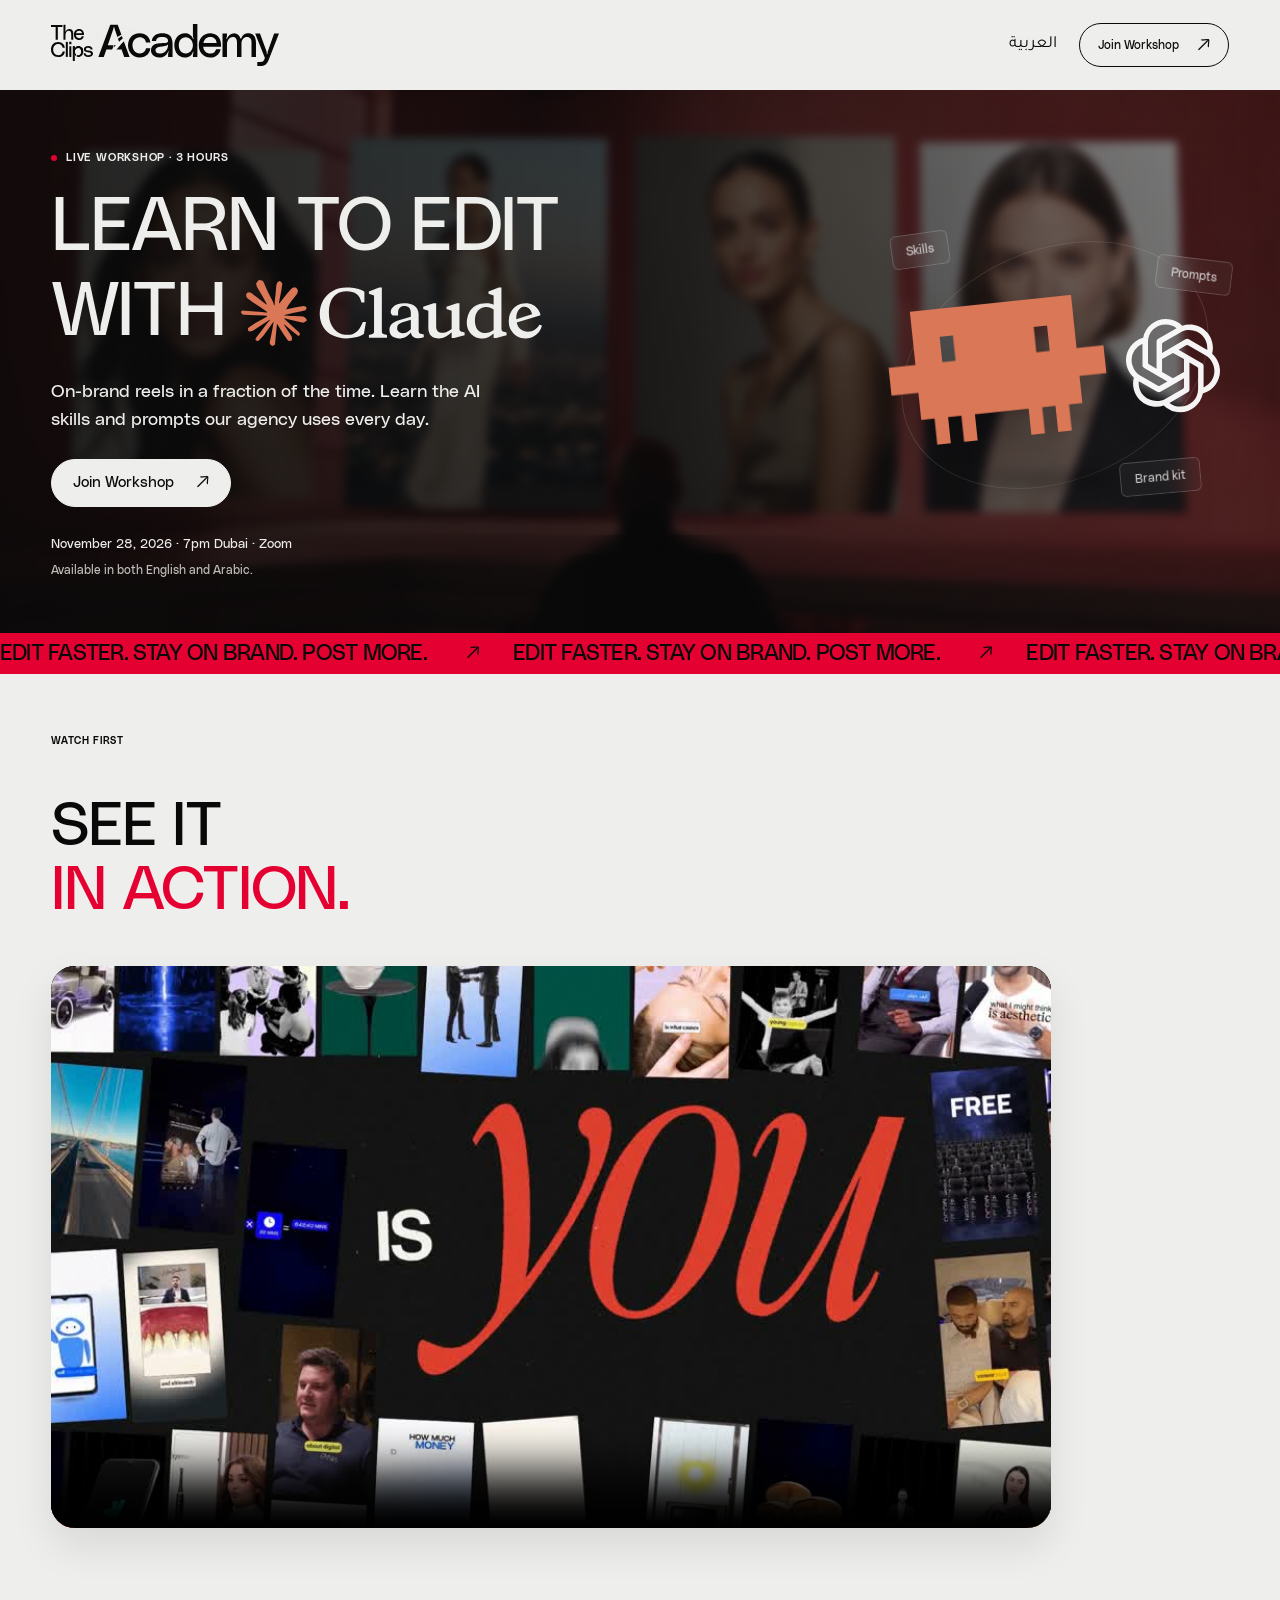
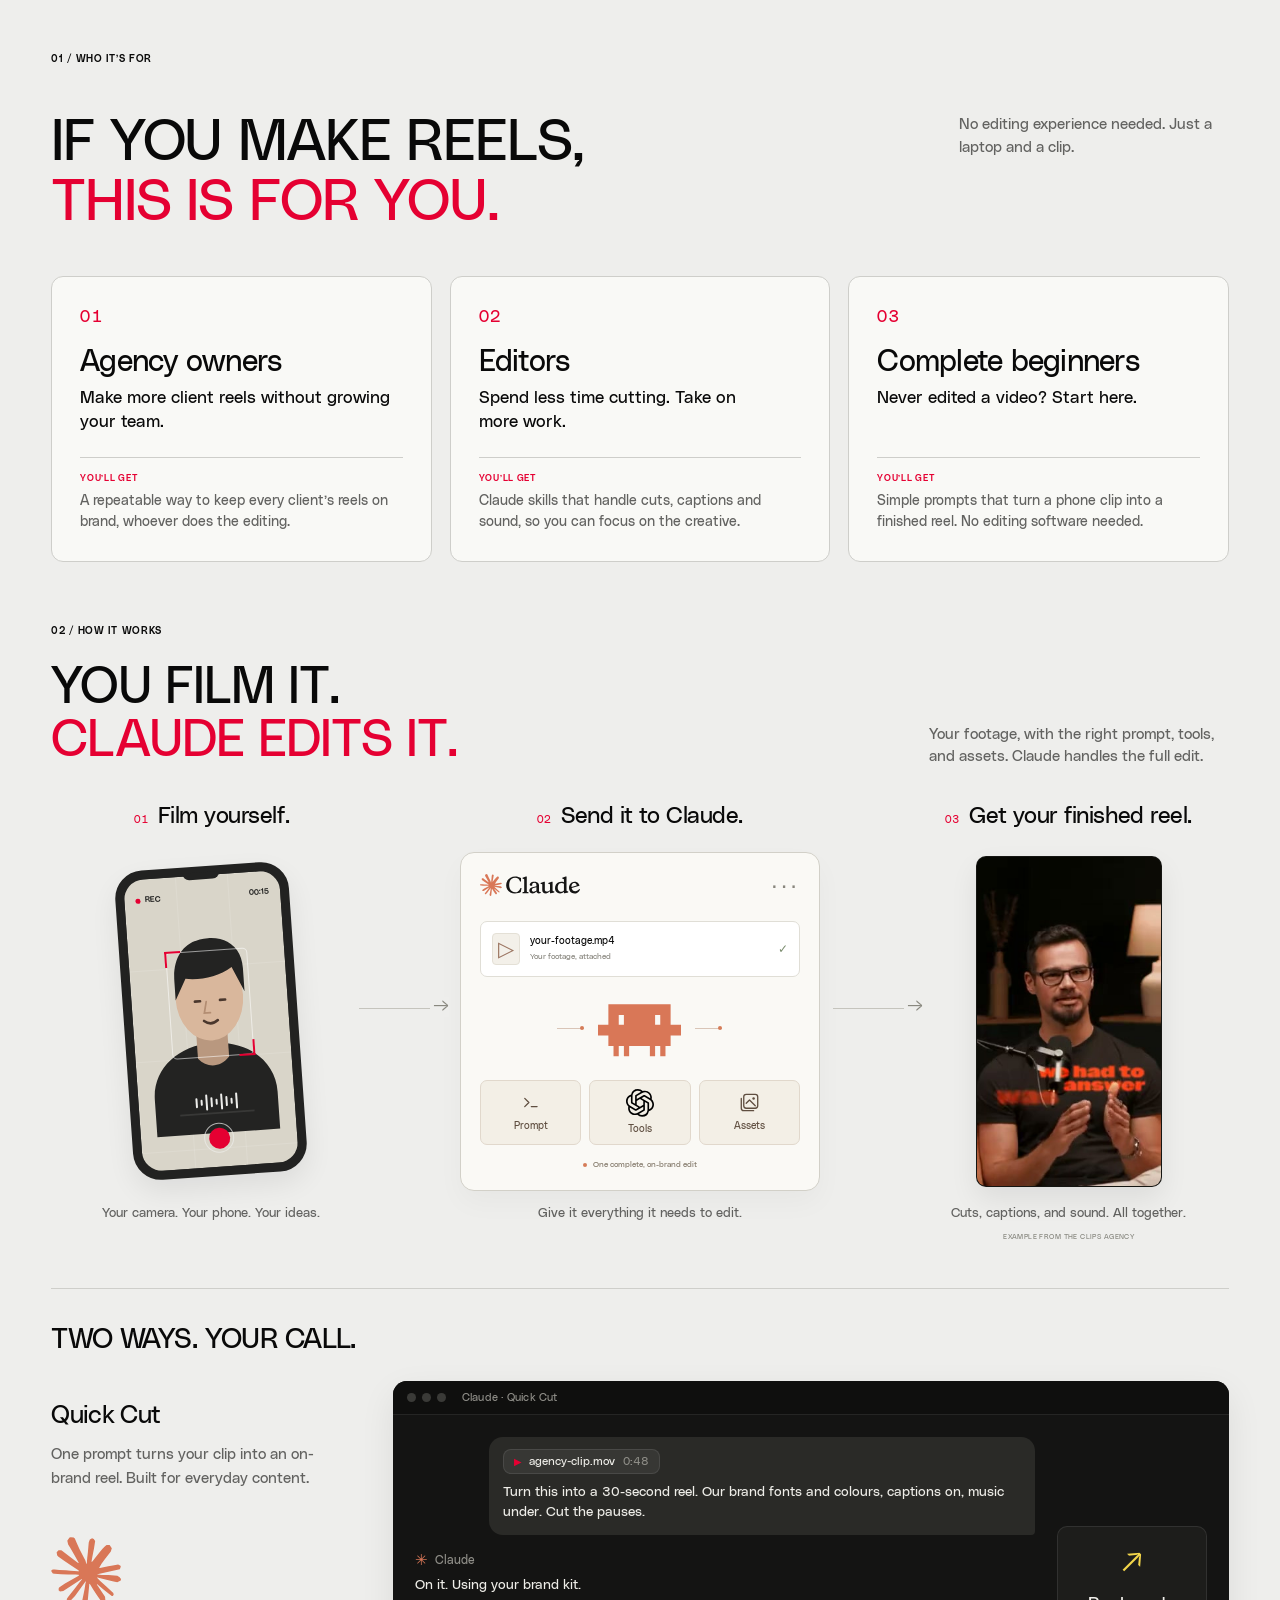
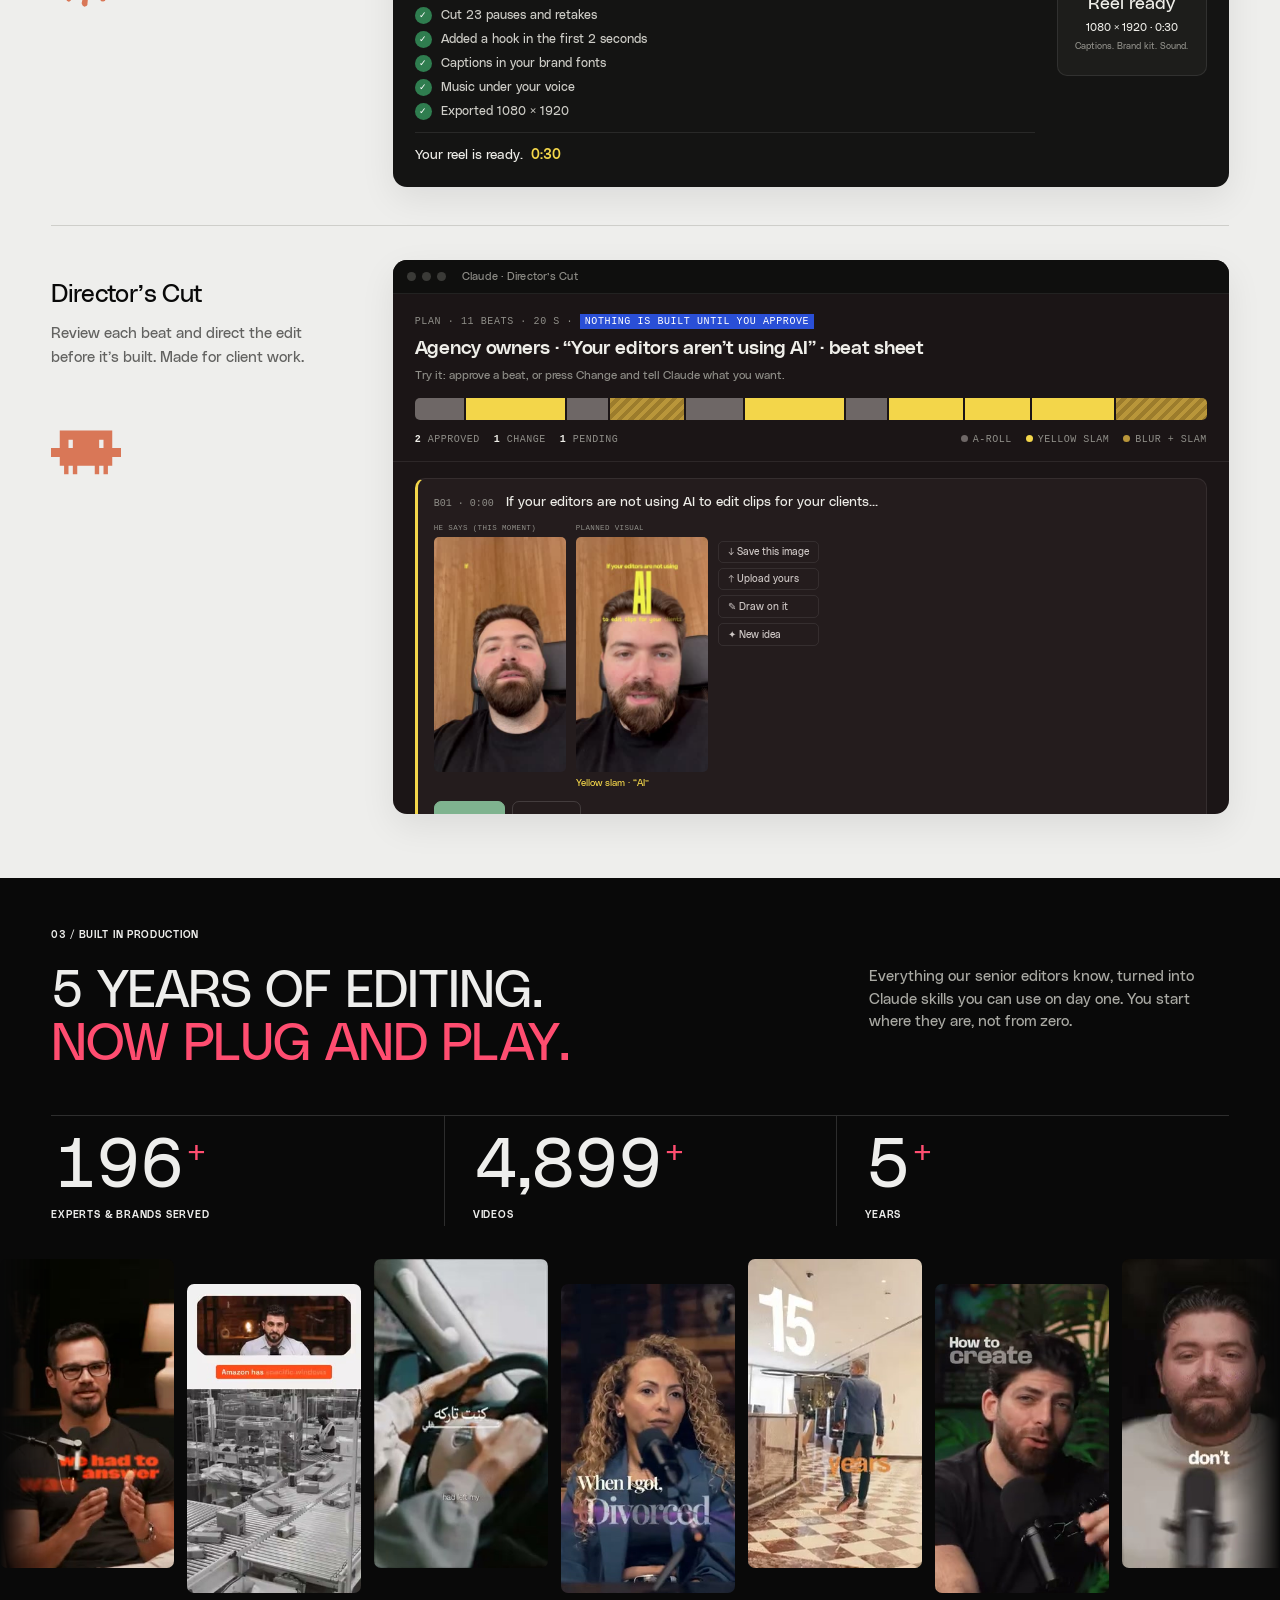
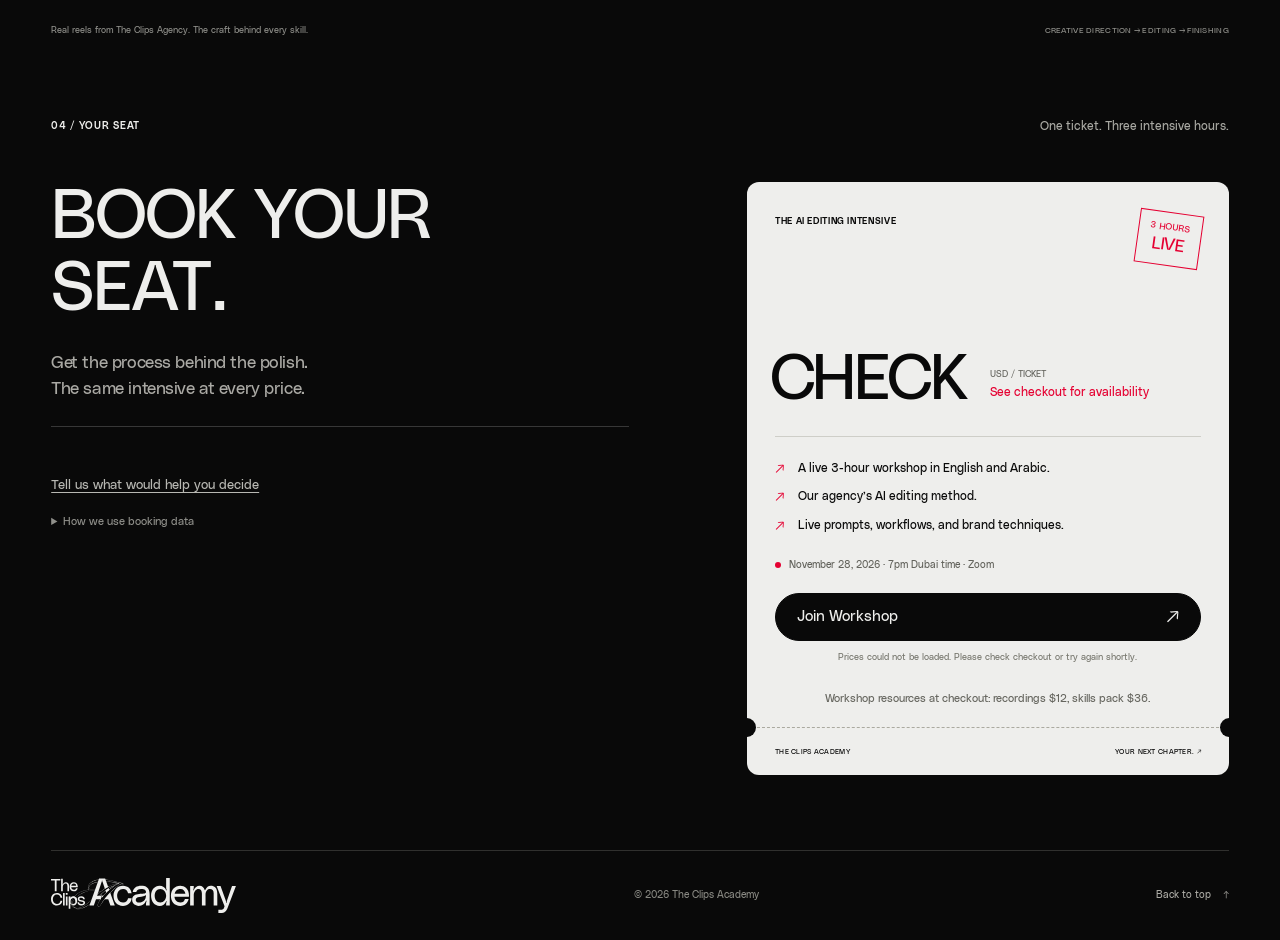
==== commit d31f2522: "Revert "Close the public Clips Academy site" This reverts commit 0fc55abeae3c0b9945f5529e2e8770575f1" ====
--- a/index.html
+++ b/index.html
@@ -1,14 +1,196 @@
 <!doctype html>
 <html lang="en" dir="ltr">
 <head>
-  <meta charset="utf-8">
+  <meta charset="UTF-8">
   <meta name="viewport" content="width=device-width, initial-scale=1">
-  <meta name="robots" content="noindex">
-  <title>The Clips Academy is closed.</title>
-  <style>
-    body { margin: 0; min-height: 100svh; display: grid; place-items: center; background: #101010; color: #fff; font-family: system-ui, sans-serif; }
-    h1 { margin: 1.5rem; text-align: center; font-size: clamp(1.75rem, 5vw, 3rem); }
-  </style>
+  <meta name="theme-color" content="#eeeeec">
+  <meta name="description" content="Edit Reels with Claude: a live 3-hour workshop in English and Arabic for agency owners, editors and complete beginners. Learn to edit on-brand reels faster, with one prompt or frame by frame.">
+  <meta property="og:title" content="The Clips Academy | Edit Reels with Claude">
+  <meta property="og:description" content="Thousands of agency edits, translated into AI skills and workflows. Learn the method in a live 3-hour intensive. In English and Arabic. Live on Zoom, November 28, 2026 at 7pm Dubai time.">
+  <meta property="og:type" content="website">
+  <meta property="og:url" content="https://theclips.academy/">
+  <link rel="canonical" href="https://theclips.academy/">
+  <link rel="alternate" hreflang="en" href="https://theclips.academy/">
+  <link rel="alternate" hreflang="ar" href="https://theclips.academy/ar.html">
+  <link rel="alternate" hreflang="x-default" href="https://theclips.academy/">
+  <meta property="og:locale" content="en_US">
+  <meta property="og:locale:alternate" content="ar_AE">
+  <meta property="og:image" content="https://theclips.academy/assets/hero-poster.jpg">
+  <meta name="twitter:card" content="summary_large_image">
+  <title>The Clips Academy | Edit Reels with Claude</title>
+  <link rel="icon" type="image/svg+xml" href="assets/favicon.svg">
+  <link rel="preload" href="assets/polysans.woff" as="font" type="font/woff" crossorigin>
+  <link rel="stylesheet" href="style.css?v=nov28-2026">
+  <link rel="stylesheet" href="omar.css?v=omar-1">
+  <link rel="stylesheet" href="workflow.css?v=claude-workflow-1">
+  <link rel="stylesheet" href="refine.css?v=mobile-stats-2">
+  <link rel="stylesheet" href="vsl.css?v=vsl-1">
+  <script src="app.js?v=refine-1" defer></script>
+  <script src="omar.js?v=flow-1" defer></script>
+  <script type="module" src="features/pricing/storefront.mjs?v=nov28-2026"></script>
+  <link rel="stylesheet" href="features/analytics/feedback.css">
+  <script type="module" src="features/analytics/tracking.mjs?v=funnel-1"></script>
+  <script src="features/analytics/meta-pixel.js?v=1" defer></script>
 </head>
-<body><main><h1>The Clips Academy is closed.</h1></main></body>
+<body>
+  <a class="skip-link" href="#main">Skip to content</a>
+  <header class="header">
+    <a class="brand" href="#top" aria-label="The Clips Academy home"><img src="assets/logo-dark.svg" alt="The Clips Academy" width="1928" height="359"></a>
+    <div class="header-actions"><a class="language-link" href="ar.html" lang="ar" dir="rtl" hreflang="ar" aria-label="عرض الموقع بالعربية">العربية</a>
+    <a class="button button-small nav-cta" href="https://os.theclips.academy/workshop/checkout"><span>Join Workshop</span><span class="arrow" aria-hidden="true">↗</span></a>
+    </div>
+  </header>
+  <main id="main">
+    <section class="hero section" id="top" aria-labelledby="hero-title">
+      <div class="hero-backdrop" aria-hidden="true"><video id="hero-video" src="assets/hero-film.mp4" poster="assets/hero-poster.jpg" muted loop playsinline preload="metadata"></video></div>
+      <div class="hero-layout">
+        <div class="hero-content">
+          <div class="eyebrow hero-eyebrow" data-load><span class="live-dot" aria-hidden="true"></span>LIVE WORKSHOP · 3 HOURS</div>
+          <h1 id="hero-title"><span class="heading-line" data-load>LEARN TO EDIT</span><span class="heading-line hero-logo-line" data-load style="--delay:.12s"><span>WITH</span><img class="headline-claude" src="assets/claude-logo-light.svg" alt="Claude" width="9156" height="2000"></span></h1>
+          <div class="hero-copy" data-load style="--delay:.2s"><p class="hero-subheading">On-brand reels in a fraction of the time. Learn the AI skills and prompts our agency uses every day.</p><a href="https://os.theclips.academy/workshop/checkout" class="button button-primary magnetic"><span>Join Workshop</span><span class="arrow" aria-hidden="true">↗</span></a></div>
+          <div class="hero-details"><p class="hero-event">November 28, 2026 · 7pm Dubai · Zoom</p><p class="hero-language">Available in both English and Arabic.</p></div>
+        </div>
+        <div class="hero-companion" aria-hidden="true"><div class="companion-orbit"></div><span class="companion-chip chip-skills">Skills</span><span class="companion-chip chip-prompt">Prompts</span><span class="companion-chip chip-brand">Brand kit</span><div class="companion-pair"><img class="companion-clawd" src="assets/clawd.svg" alt="" width="240" height="240"><img class="companion-chatgpt" src="assets/chatgpt-symbol.svg" alt="" width="100" height="100"></div><span class="companion-shadow"></span></div>
+      </div>
+      <div class="word-ticker" aria-hidden="true"><div class="word-track"><span>EDIT FASTER. STAY ON BRAND. POST MORE. <i>↗</i> </span><span>EDIT FASTER. STAY ON BRAND. POST MORE. <i>↗</i> </span><span>EDIT FASTER. STAY ON BRAND. POST MORE. <i>↗</i> </span><span>EDIT FASTER. STAY ON BRAND. POST MORE. <i>↗</i> </span></div></div>
+    </section>
+    <section class="vsl section" id="vsl" aria-labelledby="vsl-title">
+      <div class="section-top" data-reveal><span class="eyebrow">WATCH FIRST</span></div>
+      <div class="section-heading"><h2 id="vsl-title" data-reveal><span class="heading-line">SEE IT</span><span class="heading-line accent">IN ACTION.</span></h2></div>
+      <figure class="vsl-frame" data-reveal><video class="vsl-video" src="assets/vsl-academy.mp4" poster="assets/vsl-academy-poster.jpg" controls playsinline preload="metadata" aria-label="The Clips Academy workshop video, about 81 seconds"></video></figure>
+    </section>
+    <section class="who section" id="who" aria-labelledby="who-title">
+      <div class="section-top" data-reveal><span class="eyebrow">01 / WHO IT’S FOR</span></div>
+      <div class="section-heading"><h2 id="who-title" data-reveal><span class="heading-line">IF YOU MAKE REELS,</span><span class="heading-line accent">THIS IS FOR YOU.</span></h2><p data-reveal>No editing experience needed. Just a laptop and a&nbsp;clip.</p></div>
+      <ul class="who-grid" aria-label="Who the workshop is for"><li data-reveal style="--delay:0.00s"><span class="step-number" aria-hidden="true">01</span><h3>Agency owners</h3><p class="who-line">Make more client reels without growing your team.</p><p class="who-get"><b>You’ll get</b>A repeatable way to keep every client’s reels on brand, whoever does the editing.</p></li><li data-reveal style="--delay:0.08s"><span class="step-number" aria-hidden="true">02</span><h3>Editors</h3><p class="who-line">Spend less time cutting. Take on more work.</p><p class="who-get"><b>You’ll get</b>Claude skills that handle cuts, captions and sound, so you can focus on the creative.</p></li><li data-reveal style="--delay:0.16s"><span class="step-number" aria-hidden="true">03</span><h3>Complete beginners</h3><p class="who-line">Never edited a video? Start here.</p><p class="who-get"><b>You’ll get</b>Simple prompts that turn a phone clip into a finished reel. No editing software needed.</p></li></ul>
+    </section>
+    <section class="method section" id="method" aria-labelledby="method-title">
+      <div class="section-top"><span class="eyebrow">02 / HOW IT WORKS</span></div>
+      <div class="section-heading"><h2 id="method-title"><span class="heading-line">YOU FILM IT.</span><span class="heading-line accent">CLAUDE EDITS IT.</span></h2><p>Your footage, with the right prompt, tools, and assets. Claude handles the full edit.</p></div>
+      <ol class="edit-workflow" aria-label="From your recording to a finished reel with Claude">
+        <li class="workflow-stage workflow-capture">
+          <div class="workflow-step"><span class="workflow-number" aria-hidden="true">01</span><h3>Film yourself.</h3></div>
+          <div class="workflow-scene" role="img" aria-label="Illustration of filming yourself on a phone">
+            <div class="recording-phone"><div class="recording-screen"><div class="recording-meta"><span><i></i>REC</span><span>00:15</span></div><svg class="capture-person" viewBox="0 0 180 260" fill="none" aria-hidden="true"><path d="M19 260v-43c0-35 30-61 71-61s71 26 71 61v43" fill="#232322"/><path d="M72 137h36v36c-11 12-26 12-36 0v-36Z" fill="#b9987f"/><ellipse cx="90" cy="103" rx="39" ry="50" fill="#d9b79c"/><path d="M51 104V82c0-30 16-47 42-47 24 0 38 15 38 37v27l-13-29c-16 10-35 13-54 10l-13 24Z" fill="#232322"/><path d="M73 107h6m23 0h6M82 130c5 4 11 4 16 0" stroke="#4a372d" stroke-width="3" stroke-linecap="round"/><path d="m86 108-3 13h7" stroke="#b38d72" stroke-width="2" stroke-linecap="round"/><path d="M47 237h86" stroke="#eeeeec" stroke-opacity=".1" stroke-width="2"/></svg><div class="capture-focus"></div><div class="capture-wave"><i></i><i></i><i></i><i></i><i></i><i></i><i></i><i></i><i></i></div><div class="recording-shutter"><span></span></div></div></div>
+          </div>
+          <p class="workflow-caption">Your camera. Your phone. Your ideas.</p><span class="workflow-connector" aria-hidden="true"><i></i><b>→</b></span>
+        </li>
+        <li class="workflow-stage workflow-claude">
+          <div class="workflow-step"><span class="workflow-number" aria-hidden="true">02</span><h3>Send it to Claude.</h3></div>
+          <div class="workflow-scene"><div class="claude-workbench" role="img" aria-label="Your footage, prompt, tools, and assets come together in Claude">
+            <div class="workflow-appbar"><img src="assets/claude-logo.svg" width="106" height="29" alt="Claude"><span aria-hidden="true">···</span></div>
+            <div class="workflow-upload"><span class="upload-play" aria-hidden="true">▷</span><span><strong>your-footage.mp4</strong><small>Your footage, attached</small></span><span class="upload-check" aria-hidden="true">✓</span></div>
+            <div class="workflow-engine"><span class="engine-line" aria-hidden="true"></span><img src="assets/clawd.svg" width="100" height="100" alt=""><span class="engine-line" aria-hidden="true"></span></div>
+            <div class="workflow-inputs"><span class="workflow-input workflow-input-prompt"><svg viewBox="0 0 28 28" fill="none" aria-hidden="true"><path d="m7 9 5 5-5 5M15 19h7" stroke="currentColor" stroke-width="1.6" stroke-linecap="round" stroke-linejoin="round"/></svg><span>Prompt</span></span><span class="workflow-input workflow-input-tools"><img src="assets/chatgpt-symbol.svg" width="28" height="28" alt="ChatGPT"><span>Tools</span></span><span class="workflow-input workflow-input-assets"><svg viewBox="0 0 28 28" fill="none" aria-hidden="true"><rect x="7" y="4" width="17" height="17" rx="3" stroke="currentColor" stroke-width="1.6"/><path d="M4 9v12a3 3 0 0 0 3 3h12m-9-9 4-4 7 7" stroke="currentColor" stroke-width="1.6" stroke-linecap="round" stroke-linejoin="round"/><circle cx="19" cy="9" r="1.5" fill="currentColor"/></svg><span>Assets</span></span></div>
+            <div class="workflow-edit-label"><span class="live-dot" aria-hidden="true"></span>One complete, on-brand edit</div>
+          </div></div>
+          <p class="workflow-caption">Give it everything it needs to edit.</p><span class="workflow-connector" aria-hidden="true"><i></i><b>→</b></span>
+        </li>
+        <li class="workflow-stage workflow-finish">
+          <div class="workflow-step"><span class="workflow-number" aria-hidden="true">03</span><h3>Get your finished reel.</h3></div>
+          <figure class="method-result"><div class="workflow-scene"><div class="result-reel"><video id="result-video" src="assets/work-01.mp4" poster="assets/work-01.jpg" muted loop playsinline controls preload="none" aria-label="An actual edited reel from The Clips Agency portfolio"></video><button class="result-control" aria-label="Play agency reel" aria-pressed="false" hidden><span aria-hidden="true">▷</span></button></div></div><figcaption><p class="workflow-caption">Cuts, captions, and sound. All together.</p><span class="workflow-example">EXAMPLE FROM THE CLIPS AGENCY</span></figcaption></figure>
+        </li>
+      </ol>
+      <div class="editing-paths" aria-labelledby="paths-title"><div class="paths-heading"><h2 id="paths-title">TWO WAYS. YOUR CALL.</h2></div>
+<div class="path-rows">
+        <article class="path-row" id="path-quick"><div class="path-copy"><h3>Quick Cut</h3><p>One prompt turns your clip into an on-brand reel. Built for everyday content.</p><img class="path-character" src="assets/claude-spark.svg" width="72" height="72" alt="" aria-hidden="true"></div>
+          <div class="demo demo-quick" role="img" aria-label="Example: one prompt in Claude turns a raw clip into a finished, captioned reel.">
+            <div class="demo-bar"><i></i><i></i><i></i><span>Claude · Quick Cut</span></div>
+            <div class="demo-body">
+              <div class="demo-chat">
+                <div class="chat-user" data-reveal>
+                  <span class="chat-file"><b aria-hidden="true">▶</b>agency-clip.mov<em>0:48</em></span>
+                  <p>Turn this into a 30-second reel. Our brand fonts and colours, captions on, music under. Cut the pauses.</p>
+                </div>
+                <div class="chat-claude" data-reveal style="--delay:.2s">
+                  <span class="chat-name"><i aria-hidden="true">✳</i>Claude</span>
+                  <p>On it. Using your brand kit.</p>
+                  <ul class="demo-steps"><li data-reveal style="--delay:0.35s"><span class="demo-check" aria-hidden="true">✓</span>Cut 23 pauses and retakes</li><li data-reveal style="--delay:0.53s"><span class="demo-check" aria-hidden="true">✓</span>Added a hook in the first 2 seconds</li><li data-reveal style="--delay:0.71s"><span class="demo-check" aria-hidden="true">✓</span>Captions in your brand fonts</li><li data-reveal style="--delay:0.89s"><span class="demo-check" aria-hidden="true">✓</span>Music under your voice</li><li data-reveal style="--delay:1.07s"><span class="demo-check" aria-hidden="true">✓</span>Exported 1080 × 1920</li></ul>
+                  <p class="chat-done" data-reveal style="--delay:1.3s">Your reel is ready. <b>0:30</b></p>
+                </div>
+              </div>
+              <div class="demo-output demo-export"><span class="export-icon" aria-hidden="true">↗</span><strong>Reel ready</strong><span>1080 × 1920 · 0:30</span><small>Captions. Brand kit. Sound.</small></div>
+            </div>
+          </div>
+        </article>
+        <article class="path-row" id="path-director"><div class="path-copy"><h3>Director’s Cut</h3><p>Review each beat and direct the edit before it’s built. Made for client work.</p><img class="path-character" src="assets/clawd.svg" width="72" height="72" alt="" aria-hidden="true"></div>
+          <div class="demo demo-director" aria-label="Example: Claude plans the reel beat by beat. Each beat shows the moment next to the planned visual, and you approve it or ask for a change.">
+            <div class="demo-bar"><i></i><i></i><i></i><span>Claude · Director’s Cut</span></div>
+            <div class="beat-sheet">
+              <div class="bs-head">
+                <p class="bs-meta">PLAN · 11 BEATS · 20 S · <mark>NOTHING IS BUILT UNTIL YOU APPROVE</mark></p>
+                <h4>Agency owners · “Your editors aren’t using AI” · beat sheet</h4><p class="bs-hint">Try it: approve a beat, or press Change and tell Claude what you want.</p>
+                <div class="bs-timeline" aria-hidden="true"><i class="seg-a" style="flex:6"></i><i class="seg-y" style="flex:12"></i><i class="seg-a" style="flex:5"></i><i class="seg-b" style="flex:9"></i><i class="seg-a" style="flex:7"></i><i class="seg-y" style="flex:12"></i><i class="seg-a" style="flex:5"></i><i class="seg-y" style="flex:9"></i><i class="seg-y" style="flex:8"></i><i class="seg-y" style="flex:10"></i><i class="seg-b" style="flex:11"></i></div>
+                <div class="bs-status"><p><span><b data-tally="approved">2</b> approved</span><span><b data-tally="change">1</b> change</span><span><b data-tally="pending">1</b> pending</span></p><p class="bs-legend"><span class="lg-a">A-roll</span><span class="lg-y">Yellow slam</span><span class="lg-b">Blur + slam</span></p></div>
+              </div>
+              <div class="bs-list">
+                <div class="beat is-approved" data-beat data-kind="slam">
+                  <div class="beat-top"><span class="beat-id">B01 · 0:00</span><p>If your editors are not using AI to edit clips for your clients…</p></div>
+                  <div class="beat-frames">
+                    <figure><figcaption>HE SAYS (THIS MOMENT)</figcaption><img src="assets/omar-beat-01.jpg" alt="" loading="lazy"></figure>
+                    <figure><figcaption>PLANNED VISUAL</figcaption><img src="assets/omar-beat-02.jpg" alt="" loading="lazy"><span class="beat-kind">Yellow slam · “AI”</span></figure>
+                    <div class="beat-tools" aria-hidden="true"><span>↓ Save this image</span><span>↑ Upload yours</span><span>✎ Draw on it</span><span>✦ New idea</span></div>
+                  </div>
+                  <div class="beat-actions"><button type="button" class="beat-approve" aria-pressed="true">Approve</button><button type="button" class="beat-change" aria-pressed="false">Change</button><span class="beat-state"></span></div>
+                  <label class="beat-note"><span class="visually-hidden">What should change in beat 01?</span><textarea rows="2" placeholder="What should this beat be instead?"></textarea></label>
+                </div><div class="beat is-change" data-beat data-kind="blur">
+                  <div class="beat-top"><span class="beat-id">B03 · 0:05</span><p>…then essentially you’re losing time and money.</p></div>
+                  <div class="beat-frames">
+                    <figure><figcaption>HE SAYS (THIS MOMENT)</figcaption><img src="assets/omar-beat-03.jpg" alt="" loading="lazy"></figure>
+                    <figure><figcaption>PLANNED VISUAL</figcaption><img src="assets/omar-beat-04.jpg" alt="" loading="lazy"><span class="beat-kind">Blur + slam · “TIME”</span></figure>
+                    <div class="beat-tools" aria-hidden="true"><span>↓ Save this image</span><span>↑ Upload yours</span><span>✎ Draw on it</span><span>✦ New idea</span></div>
+                  </div>
+                  <div class="beat-actions"><button type="button" class="beat-approve" aria-pressed="false">Approve</button><button type="button" class="beat-change" aria-pressed="true">Change</button><span class="beat-state"></span></div>
+                  <label class="beat-note"><span class="visually-hidden">What should change in beat 03?</span><textarea rows="2" placeholder="What should this beat be instead?">Blur the background harder and add “& MONEY” as a second slam on the next word.</textarea></label>
+                </div><div class="beat is-approved" data-beat data-kind="slam">
+                  <div class="beat-top"><span class="beat-id">B05 · 0:08</span><p>We’re launching a workshop for editors and agency owners.</p></div>
+                  <div class="beat-frames">
+                    <figure><figcaption>HE SAYS (THIS MOMENT)</figcaption><img src="assets/omar-beat-05.jpg" alt="" loading="lazy"></figure>
+                    <figure><figcaption>PLANNED VISUAL</figcaption><img src="assets/omar-beat-06.jpg" alt="" loading="lazy"><span class="beat-kind">Yellow slam · “WORKSHOP”</span></figure>
+                    <div class="beat-tools" aria-hidden="true"><span>↓ Save this image</span><span>↑ Upload yours</span><span>✎ Draw on it</span><span>✦ New idea</span></div>
+                  </div>
+                  <div class="beat-actions"><button type="button" class="beat-approve" aria-pressed="true">Approve</button><button type="button" class="beat-change" aria-pressed="false">Change</button><span class="beat-state"></span></div>
+                  <label class="beat-note"><span class="visually-hidden">What should change in beat 05?</span><textarea rows="2" placeholder="What should this beat be instead?"></textarea></label>
+                </div><div class="beat is-pending" data-beat data-kind="blur">
+                  <div class="beat-top"><span class="beat-id">B11 · 0:19</span><p>Hurry up so you can benefit from early launch prices.</p></div>
+                  <div class="beat-frames">
+                    <figure><figcaption>HE SAYS (THIS MOMENT)</figcaption><img src="assets/omar-beat-07.jpg" alt="" loading="lazy"></figure>
+                    <figure><figcaption>PLANNED VISUAL</figcaption><img src="assets/omar-beat-08.jpg" alt="" loading="lazy"><span class="beat-kind">Blur + slam · “EARLY LAUNCH PRICES”</span></figure>
+                    <div class="beat-tools" aria-hidden="true"><span>↓ Save this image</span><span>↑ Upload yours</span><span>✎ Draw on it</span><span>✦ New idea</span></div>
+                  </div>
+                  <div class="beat-actions"><button type="button" class="beat-approve" aria-pressed="false">Approve</button><button type="button" class="beat-change" aria-pressed="false">Change</button><span class="beat-state"></span></div>
+                  <label class="beat-note"><span class="visually-hidden">What should change in beat 11?</span><textarea rows="2" placeholder="What should this beat be instead?"></textarea></label>
+                </div>
+              </div>
+            </div>
+          </div>
+        </article>
+      </div>
+      </div>
+    </section>
+    <section class="work section section-dark" id="work" aria-labelledby="work-title">
+      <div class="section-top" data-reveal><span class="eyebrow">03 / BUILT IN PRODUCTION</span></div>
+      <div class="section-heading"><h2 id="work-title" data-reveal><span class="heading-line">5 YEARS OF EDITING.</span><span class="heading-line accent">NOW PLUG AND PLAY.</span></h2><p data-reveal>Everything our senior editors know, turned into Claude skills you can use on day one. You start where they are, not from&nbsp;zero.</p></div>
+      <ul class="work-stats" aria-label="The Clips Agency in numbers"><li data-reveal style="--delay:0.0s"><strong><span data-count="200">200</span><i>+</i></strong><b>Experts &amp; brands served</b></li><li data-reveal style="--delay:0.1s"><strong><span data-count="5000">5,000</span><i>+</i></strong><b>Videos</b></li><li data-reveal style="--delay:0.2s"><strong><span data-count="5">5</span><i>+</i></strong><b>Years</b></li></ul>
+      <div class="portfolio-ticker" tabindex="0" role="region" aria-label="The Clips Agency portfolio video ticker. Hover or focus to pause the moving strip."><div class="portfolio-track"><div class="portfolio-group"><div class="work-frame"><video src="assets/work-01.mp4" poster="assets/work-01.jpg" muted loop playsinline preload="none" aria-label="The Clips Agency portfolio excerpt 01"></video></div><div class="work-frame"><video src="assets/work-02.mp4" poster="assets/work-02.jpg" muted loop playsinline preload="none" aria-label="The Clips Agency portfolio excerpt 02"></video></div><div class="work-frame"><video src="assets/work-03.mp4" poster="assets/work-03.jpg" muted loop playsinline preload="none" aria-label="The Clips Agency portfolio excerpt 03"></video></div><div class="work-frame"><video src="assets/work-04.mp4" poster="assets/work-04.jpg" muted loop playsinline preload="none" aria-label="The Clips Agency portfolio excerpt 04"></video></div><div class="work-frame"><video src="assets/work-05.mp4" poster="assets/work-05.jpg" muted loop playsinline preload="none" aria-label="The Clips Agency portfolio excerpt 05"></video></div><div class="work-frame"><video src="assets/work-06.mp4" poster="assets/work-06.jpg" muted loop playsinline preload="none" aria-label="The Clips Agency portfolio excerpt 06"></video></div><div class="work-frame"><video src="assets/work-07.mp4" poster="assets/work-07.jpg" muted loop playsinline preload="none" aria-label="The Clips Agency portfolio excerpt 07"></video></div><div class="work-frame"><video src="assets/work-08.mp4" poster="assets/work-08.jpg" muted loop playsinline preload="none" aria-label="The Clips Agency portfolio excerpt 08"></video></div></div></div></div>
+      <div class="work-bottom"><p>Real reels from The Clips Agency. The craft behind every skill.</p><span>CREATIVE DIRECTION → EDITING → FINISHING</span></div>
+    </section>
+    <section class="tickets section section-dark" id="tickets" aria-labelledby="tickets-title">
+      <div class="section-top" data-reveal><span class="eyebrow">04 / YOUR SEAT</span><span class="small">One ticket. Three intensive hours.</span></div>
+      <div class="ticket-layout">
+        <div class="ticket-copy"><h2 id="tickets-title" data-reveal><span class="heading-line">BOOK YOUR</span><span class="heading-line">SEAT.</span></h2><p data-reveal>Get the process behind the polish.<br>The same intensive at every&nbsp;price.</p>
+          <ol class="price-ladder" aria-label="Ticket prices" hidden>
+            <li data-stage="launch"><div class="price-bar"><span>$24</span></div><div class="price-label">Launch offer</div></li>
+            <li data-stage="early"><div class="price-bar"><span>$46</span></div><div class="price-label">Early booking</div></li>
+            <li data-stage="standard"><div class="price-bar"><span>$68</span></div><div class="price-label">Standard</div></li>
+            <li data-stage="final"><div class="price-bar"><span>$88</span></div><div class="price-label">Final booking</div></li>
+          </ol>
+          <div class="pricing-countdown"><p class="countdown-label">Checking ticket availability.</p><div class="countdown-units" hidden></div></div>
+        </div>
+        <div class="ticket-card" data-reveal style="--delay:.12s"><div class="ticket-card-top"><span class="eyebrow">THE AI EDITING INTENSIVE</span><span class="ticket-sticker">3 HOURS<br><b>LIVE</b></span></div><div class="ticket-price is-pending"><span>CHECK</span><div>USD / TICKET<br><b>Checking current price</b></div></div><div class="ticket-rule"></div><ul class="ticket-includes"><li>A live 3-hour workshop in English and Arabic.</li><li>Our agency’s AI editing method.</li><li>Live prompts, workflows, and brand techniques.</li></ul><div class="ticket-schedule"><span class="live-dot" aria-hidden="true"></span><span>November 28, 2026 · 7pm Dubai time · Zoom</span></div><a class="button button-primary magnetic booking-button" href="https://os.theclips.academy/workshop/checkout"><span>Join Workshop</span><span class="arrow" aria-hidden="true">↗</span></a><p class="checkout-note" data-pricing-status>Checking ticket availability.</p><p class="addon-note">Workshop resources at checkout: recordings $12, skills pack $36.</p><div class="ticket-perforation" aria-hidden="true"></div><div class="ticket-card-bottom"><span>THE CLIPS ACADEMY</span><span>YOUR NEXT CHAPTER. ↗</span></div></div>
+      </div>
+      <footer class="footer"><a href="#top" class="brand" aria-label="Back to top"><img src="assets/logo-light.svg" alt="The Clips Academy" width="1928" height="359"></a><span>© 2026 The Clips Academy</span><a class="text-link" href="#top">Back to top <span aria-hidden="true">↑</span></a></footer>
+    </section>
+  </main>
+</body>
 </html>
--- a/style.css
+++ b/style.css
@@ -0,0 +1,107 @@
+@font-face{font-family:PolySans;src:url('assets/polysans.woff') format('woff');font-weight:400;font-display:swap}
+@font-face{font-family:PolySans;src:url('assets/polysans-medium.woff') format('woff');font-weight:600;font-display:swap}
+@font-face{font-family:Tajawal;src:url('assets/tajawal-regular.ttf') format('truetype');font-weight:400;font-display:swap}
+@font-face{font-family:Tajawal;src:url('assets/tajawal-bold.ttf') format('truetype');font-weight:700;font-display:swap}
+:root{--paper:#eeeeec;--ink:#090909;--red:#e50032;--muted:#626260;--line:#cececa;--out:cubic-bezier(.16,1,.3,1);--inout:cubic-bezier(.65,0,.25,1);--gutter:clamp(24px,4vw,72px)}
+*{box-sizing:border-box}html{scroll-behavior:smooth;scroll-padding-top:100px}body{margin:0;background:var(--paper);color:var(--ink);font-family:PolySans,Arial,sans-serif;-webkit-font-smoothing:antialiased}a{color:inherit;text-decoration:none}button{font:inherit;color:inherit;cursor:pointer;border:0}button,a{-webkit-tap-highlight-color:transparent}button:focus-visible,a:focus-visible,[tabindex]:focus-visible{outline:2px solid var(--red);outline-offset:5px}::selection{background:var(--red);color:white}h1,h2,h3,p,figure{margin:0}h1,h2,h3{font-family:PolySans,Arial,sans-serif;font-weight:400;text-wrap:balance}p{line-height:1.5;text-wrap:pretty}img,video{display:block;max-width:100%}svg{display:block}.section{padding-left:var(--gutter);padding-right:var(--gutter)}.eyebrow{font-size:10px;letter-spacing:.07em;font-weight:600}.small{font-size:12px}.muted{color:var(--muted)}.accent{color:var(--red)}.heading-line{display:block;white-space:nowrap}.skip-link{position:fixed;z-index:100;top:10px;left:10px;background:white;padding:16px;transform:translateY(-160%)}.skip-link:focus{transform:none}
+.header{display:grid;grid-template-columns:minmax(0,1fr) auto minmax(0,1fr);align-items:center;gap:24px;padding:23px var(--gutter);position:sticky;top:0;z-index:30;background:#eeeeeced;backdrop-filter:blur(16px);transition:padding-top .5s var(--out),padding-bottom .5s var(--out),box-shadow .5s}.header.is-scrolled{padding-top:14px;padding-bottom:14px;box-shadow:0 1px 0 #00000012}.brand{width:228px;display:block;flex-shrink:0}.brand img{width:100%;height:auto}.nav{justify-self:center;display:flex;align-items:center;gap:8px;background:var(--ink);color:var(--paper);border-radius:100px;padding:6px}.nav a{font-size:12px;padding:12px 23px;border-radius:100px;transition:background .3s}.nav a:hover,.nav a[aria-current="location"]{background:#30302f}.button{border:1px solid var(--ink);border-radius:100px;display:inline-flex;align-items:center;justify-content:space-between;gap:22px;min-height:48px;padding:12px 21px;font-size:15px;line-height:1.2;position:relative;isolation:isolate;overflow:hidden;background:transparent;transition:color .3s,border-color .3s}.button>span{position:relative;z-index:1;transition:transform .5s var(--out)}.button:before{content:"";position:absolute;inset:0;z-index:0;background:var(--red);transform:translateY(103%);border-radius:50% 50% 0 0;transition:transform .5s var(--out),border-radius .5s var(--out)}.button:hover:before{transform:translateY(0);border-radius:0}.button:hover{color:white;border-color:var(--red)}.button:hover .arrow{transform:translate(2px,-2px)}.button-small{font-size:12px;padding:10px 18px;min-height:44px;gap:18px}.button-primary{background:var(--ink);color:var(--paper)}.button-price{border-left:1px solid #ffffff4a;margin-left:12px;padding-left:12px}.arrow{font-size:21px;line-height:1}.text-link{display:inline-flex;align-items:center;gap:12px;font-size:11px;line-height:1.4}.text-link:hover{color:var(--red)}
+.hero{padding-top:54px;overflow:hidden;position:relative;isolation:isolate;background:var(--ink);color:var(--paper)}.hero-backdrop{position:absolute;inset:-12px;z-index:-2;filter:blur(5px);pointer-events:none}.hero-backdrop video{width:100%;height:100%;object-fit:cover;object-position:center;transform:scale(1.025)}.hero:before{content:"";position:absolute;inset:0;z-index:-1;background:linear-gradient(90deg,rgba(9,9,9,.88) 0%,rgba(9,9,9,.73) 45%,rgba(9,9,9,.38) 100%),linear-gradient(0deg,rgba(9,9,9,.4),rgba(9,9,9,.12))}.hero-eyebrow{display:flex;align-items:center;gap:9px;margin-bottom:30px}.live-dot{display:inline-block;width:6px;height:6px;border-radius:50%;background:var(--red);flex-shrink:0}.eyebrow-divider{height:10px;width:1px;background:#aaa;margin:0 7px}.hero h1{font-size:clamp(52px,7vw,126px);letter-spacing:-.02em;line-height:.98}.hero-bottom{margin-top:34px}.hero-copy{max-width:460px}.hero .muted{color:#bcbcb6}.hero .accent,.hero .hero-goal strong{color:#ff4d70}.hero .button-primary{background:var(--paper);border-color:var(--paper);color:var(--ink)}.hero .button-primary:hover{color:white;border-color:var(--red)}.hero .button-price{border-left-color:#09090940}.hero .button:hover .button-price{border-left-color:#ffffff60}.hero .hero-note{color:#bcbcb6}.hero .eyebrow-divider{background:#ffffff55}.hero-copy>p:first-child{font-size:18px;letter-spacing:-.025em}.hero-goal{font-size:19px;line-height:1.3;margin-top:24px;letter-spacing:-.025em}.hero-goal strong{font-weight:400;color:var(--red)}.hero-subheading{margin-bottom:24px}.hero-note{font-size:10px;margin:10px 0 0;color:var(--muted)}.hero-actions{display:flex;align-items:center;gap:24px}.film-control{display:grid;place-items:center;width:34px;height:34px;border:1px solid #ffffff70;border-radius:50%;background:#0003;color:#fff;font-size:13px;flex-shrink:0;transition:background .25s}.film-control:hover{background:var(--red)}.hero-foot{display:flex;justify-content:space-between;align-items:center;margin-top:48px;padding-bottom:24px;font-size:9px;letter-spacing:.06em;gap:20px}.hero-foot a{display:flex;align-items:center;gap:12px}.hero-foot a span{font-size:18px}.word-ticker{margin:0 calc(var(--gutter)*-1);overflow:hidden;background:var(--red);color:var(--ink);padding:14px 0}.word-track{display:flex;width:max-content}.word-track>span{white-space:nowrap;flex-shrink:0;font-size:clamp(19px,2.3vw,33px);letter-spacing:-.035em}.word-ticker i{font-style:normal;padding:0 34px}
+.section-dark{background:var(--ink);color:var(--paper)}.work{padding-top:62px;padding-bottom:42px;overflow:hidden}.section-top{display:flex;align-items:center;justify-content:space-between;margin-bottom:50px;gap:20px}.section-top>.small,.section-top>.text-link{color:#a9a9a3}.section-heading{display:flex;align-items:flex-start;justify-content:space-between;gap:50px;margin-bottom:42px}h2{font-size:clamp(39px,5.4vw,88px);letter-spacing:-.02em;line-height:1.04}.section-heading>p{font-size:15px;max-width:270px;color:#a9a9a3;padding-bottom:5px}.portfolio-ticker{overflow:hidden;margin:0 calc(var(--gutter)*-1);padding:7px 0;mask-image:linear-gradient(90deg,transparent,#000 4%,#000 96%,transparent)}.portfolio-track{display:flex;width:max-content;will-change:transform}.portfolio-group{display:flex;gap:13px;padding-right:13px;flex-shrink:0;min-width:100vw;justify-content:space-around}.work-frame{flex:0 0 174px;width:174px;aspect-ratio:9/16;border-radius:7px;overflow:hidden;background:#222;transform:translateZ(0)}.work-frame:nth-child(even){margin-top:25px;margin-bottom:0}.work-frame:nth-child(odd){margin-bottom:25px}.work-frame video{width:100%;height:100%;object-fit:cover}.work-bottom{display:flex;align-items:center;justify-content:space-between;color:#8e8e89;font-size:9px;margin-top:24px;gap:20px}.work-bottom>span{font-size:8px;letter-spacing:.035em}
+.workshop{padding-top:62px;padding-bottom:65px}.workshop .section-top>.small{color:#626260}.workshop h2{margin-bottom:54px}.next-step{border-top:1px solid var(--line);padding-top:30px;display:flex;align-items:center;justify-content:space-between;gap:30px}.next-step>.eyebrow{color:#6a6a63;font-size:9px;flex-shrink:0}.next-step>p{font-size:16px;max-width:550px;letter-spacing:-.02em}.next-step>span:last-child{font-size:28px;color:var(--red)}
+.tickets{padding-top:62px}.ticket-layout{display:grid;grid-template-columns:1.2fr 1fr;gap:10%;align-items:start}.ticket-copy>p{font-size:17px;color:#aaa9a4;margin-top:26px;letter-spacing:-.025em}.ticket-copy h2{font-size:clamp(40px,5.4vw,84px)}.price-ladder{list-style:none;padding:0;margin:48px 0 0;display:grid;grid-template-columns:repeat(4,minmax(0,1fr));gap:7px;align-items:end}.price-bar{border:1px solid #3c3c39;border-radius:3px 3px 0 0;display:flex;justify-content:space-between;align-items:flex-start;padding:16px 12px;height:100px;background:#191918;transform-origin:bottom}.price-bar>span{font-size:31px;letter-spacing:-.06em}.price-bar>i{font-style:normal;font-size:20px}.price-ladder li:nth-child(2) .price-bar{height:130px}.price-ladder li:nth-child(3) .price-bar{height:160px}.price-ladder li:nth-child(4) .price-bar{height:190px}.current .price-bar{background:var(--red);border-color:var(--red);color:#fff}.price-label{font-size:10px;color:#a7a7a2;min-height:44px;padding-top:12px}.price-label>span{display:block;color:var(--red);font-size:8px;margin-top:6px;letter-spacing:.05em}.current .price-label{color:#fff}.ticket-copy .ladder-note{font-size:11px;color:#8a8a85;margin-top:20px;letter-spacing:0}.ticket-card{background:var(--paper);color:var(--ink);padding:30px 28px 0;border-radius:12px;position:relative;overflow:hidden}.ticket-card-top{display:flex;justify-content:space-between;align-items:start;gap:20px;min-height:65px}.ticket-card-top>.eyebrow{font-size:9px;padding-top:5px}.ticket-sticker{border:1px solid var(--red);color:var(--red);font-size:9px;text-align:center;padding:9px 11px;transform:rotate(8deg);line-height:1.3}.ticket-sticker b{font-size:17px;font-weight:400}.ticket-price{display:flex;gap:24px;align-items:end;margin:5px 0 24px}.ticket-price>span{font-size:108px;line-height:1;letter-spacing:-.085em;margin-left:-5px}.ticket-price>div{font-size:9px;color:#676761;line-height:1.6;padding-bottom:10px}.ticket-price b{font-weight:400;font-size:12px;color:var(--red)}.ticket-rule{height:1px;background:#cecec8}.ticket-includes{list-style:none;padding:0;margin:23px 0}.ticket-includes li{position:relative;padding-left:23px;margin:12px 0;font-size:12px;line-height:1.4;text-wrap:pretty}.ticket-includes li:before{content:"↗";position:absolute;left:0;color:var(--red);font-size:15px;top:-1px}.ticket-schedule{display:flex;align-items:center;gap:8px;margin:26px 0 23px;font-size:10px;color:#62625b}.booking-button{width:100%;font-size:15px;gap:15px}.checkout-note{text-align:center;font-size:9px;color:#77776e;margin:10px 0 25px}.ticket-perforation{border-top:1px dashed #aaa99f;position:relative;margin:0 -28px}.ticket-perforation:before,.ticket-perforation:after{content:"";position:absolute;width:19px;height:19px;background:var(--ink);border-radius:50%;top:-10px}.ticket-perforation:before{left:-10px}.ticket-perforation:after{right:-10px}.ticket-card-bottom{display:flex;justify-content:space-between;gap:12px;font-size:7px;letter-spacing:.04em;padding:20px 0}.footer{margin-top:75px;display:flex;align-items:center;justify-content:space-between;padding:27px 0;border-top:1px solid #30302e;gap:24px}.footer .brand{width:185px}.footer>span{font-size:10px;color:#888882}.footer>.text-link{font-size:10px;color:#aaa9a3}
+dialog{width:min(480px,calc(100% - 32px));border:0;background:var(--paper);color:var(--ink);border-radius:12px;padding:42px 32px}dialog::backdrop{background:#000a;backdrop-filter:blur(8px)}dialog[open]{animation:rise .5s var(--out)}.dialog-close{position:absolute;right:10px;top:8px;font-size:25px;background:transparent;width:40px;height:40px}dialog h2{font-size:36px;margin:22px 0 18px;letter-spacing:-.02em}dialog>p{font-size:14px;color:#66665e}.dialog-price{display:flex;align-items:center;justify-content:space-between;margin:23px 0 16px;padding:17px 0;border-top:1px solid #ccc;border-bottom:1px solid #ccc;font-size:13px}.dialog-price strong{font-size:30px;font-weight:400;letter-spacing:-.05em}dialog .small{font-size:10px}dialog .button{font-size:14px;width:100%;margin-top:24px}body.dialog-open{overflow:hidden}
+/* OS1's native blur-and-rise timing, with device motion preferences respected. */
+.motion [data-load]{animation:rise .95s var(--out) var(--delay,0s) backwards}.motion [data-reveal]:not(.in){opacity:0}.motion [data-reveal].in{animation:rise .95s var(--out) var(--delay,0s) backwards}.motion .word-track{animation:marquee 27s linear infinite}.motion .portfolio-track{animation:marquee 44s linear infinite}.portfolio-ticker:is(:hover,:focus,:focus-within) .portfolio-track{animation-play-state:paused}.motion .price-ladder.in .price-bar{animation:bar-rise .9s var(--out) .1s backwards}.motion .price-ladder.in li:nth-child(2) .price-bar{animation-delay:.2s}.motion .price-ladder.in li:nth-child(3) .price-bar{animation-delay:.3s}.motion .price-ladder.in li:nth-child(4) .price-bar{animation-delay:.4s}.motion .ticket-card.in .ticket-sticker{animation:sticker .85s var(--out) .4s backwards}.motion .word-ticker:not(.is-visible) .word-track,.motion .portfolio-ticker:not(.is-visible) .portfolio-track,.page-hidden *{animation-play-state:paused!important}
+@keyframes rise{from{opacity:0;transform:translateY(28px);filter:blur(6px)}to{opacity:1;transform:translateY(0);filter:blur(0)}}@keyframes marquee{from{transform:translateX(0)}to{transform:translateX(-50%)}}@keyframes bar-rise{from{transform:scaleY(.25);opacity:0}to{transform:scaleY(1);opacity:1}}@keyframes sticker{from{opacity:0;transform:scale(1.5) rotate(-12deg)}60%{opacity:1;transform:scale(.95) rotate(11deg)}to{opacity:1;transform:scale(1) rotate(8deg)}}
+@media(min-width:1700px){.hero-bottom{margin-top:50px}.hero-copy>p:first-child{font-size:21px}.hero-foot{margin-top:60px}}
+@media(max-width:1100px){.brand{width:195px}.nav a{padding:11px 17px}.nav-cta{font-size:11px;gap:12px}.hero{padding-top:40px}.hero-bottom{margin-top:30px}.hero-copy>p:first-child{font-size:16px}.hero-goal{font-size:18px}.hero-copy .button{font-size:13px;gap:15px}.section-heading>p{max-width:220px;font-size:13px}.ticket-layout{gap:6%}.ticket-card{padding:25px 23px 0}.ticket-perforation{margin:0 -23px}.ticket-includes li{font-size:11px}.ticket-card-top>.eyebrow{font-size:8px}.ticket-price>span{font-size:98px}.price-bar{padding:14px 9px}.price-bar>span{font-size:28px}}
+@media(max-width:760px){:root{--gutter:24px}html{scroll-padding-top:82px}.header{padding-top:16px;padding-bottom:16px;gap:12px}.header.is-scrolled{padding-top:12px;padding-bottom:12px}.brand{width:175px}.nav{display:none}.nav-cta{font-size:11px;gap:9px;padding:9px 13px;min-height:40px}.nav-cta .arrow{font-size:17px}.hero{padding-top:38px}.hero-eyebrow{font-size:8px;gap:7px;margin-bottom:25px}.eyebrow-divider{margin:0 3px}.hero h1{font-size:8.8vw;line-height:1.01;letter-spacing:-.02em}.hero-bottom{margin-top:27px}.hero-copy{max-width:520px}.hero-copy>p:first-child{font-size:16px;max-width:480px}.hero-goal{font-size:18px;margin-top:20px}.hero-subheading{margin-bottom:20px}.button{min-height:44px;padding:10px 17px;font-size:13px;gap:20px}.hero-copy .button{font-size:13px}.hero-note{font-size:9px;margin-top:9px;margin-left:0}.film-control{width:32px;height:32px}.hero-actions{gap:12px}.hero-backdrop{filter:blur(4px)}.hero:before{background:linear-gradient(90deg,rgba(9,9,9,.82),rgba(9,9,9,.65)),linear-gradient(0deg,rgba(9,9,9,.35),transparent)}.hero-foot{font-size:7px;margin-top:26px;padding-bottom:19px;gap:12px;letter-spacing:.025em}.hero-foot a{gap:6px}.hero-foot a span{font-size:15px}.word-ticker{padding:12px 0}.word-track>span{font-size:21px}.word-ticker i{padding:0 24px}.work,.workshop,.tickets{padding-top:37px}.section-top{margin-bottom:31px;gap:14px}.section-top .eyebrow{font-size:8px}.section-top>.small,.section-top>.text-link{font-size:9px;text-align:right}.section-heading{display:block;margin-bottom:26px}h2{font-size:8.2vw;letter-spacing:-.02em;line-height:1.07}.section-heading>p{max-width:330px;font-size:13px;margin-top:19px;padding:0}.work{padding-bottom:29px}.work-frame{width:142px;flex-basis:142px;border-radius:5px}.portfolio-group{gap:10px;padding-right:10px}.work-frame:nth-child(even){margin-top:16px}.work-frame:nth-child(odd){margin-bottom:16px}.work-bottom{font-size:8px;margin-top:18px}.work-bottom>span{display:none}.workshop{padding-bottom:36px}.workshop h2{margin-bottom:32px;font-size:8.5vw}.next-step{display:grid;grid-template-columns:1fr auto;gap:14px;padding-top:25px}.next-step .eyebrow{grid-column:1/-1;font-size:8px}.next-step>p{font-size:14px}.next-step>span:last-child{font-size:25px}.ticket-layout{grid-template-columns:1fr;gap:32px}.ticket-copy h2{font-size:10.5vw}.ticket-copy>p{font-size:15px;margin-top:20px}.price-ladder{margin-top:29px;gap:6px}.price-bar{height:76px;padding:12px 9px}.price-bar>span{font-size:29px}.price-bar>i{font-size:17px}.price-ladder li:nth-child(2) .price-bar{height:100px}.price-ladder li:nth-child(3) .price-bar{height:124px}.price-ladder li:nth-child(4) .price-bar{height:148px}.price-label{font-size:9px}.price-label>span{font-size:7px}.ticket-copy .ladder-note{font-size:10px;margin-top:14px}.ticket-card{max-width:500px;width:100%;justify-self:center;padding:25px 23px 0}.ticket-card-top>.eyebrow{font-size:9px}.ticket-price>span{font-size:104px}.ticket-price{gap:23px;margin-top:0}.ticket-includes li{font-size:12px}.booking-button{font-size:13px;min-height:44px;padding:10px 17px}.ticket-schedule{font-size:10px;margin:24px 0 21px}.ticket-card-bottom{font-size:7px}.footer{margin-top:43px;padding:23px 0;flex-wrap:wrap;gap:20px}.footer .brand{width:160px}.footer>span{order:3;flex-basis:100%;font-size:9px}.footer>.text-link{font-size:9px}.dialog-close{width:40px;height:40px}dialog{padding:39px 24px 25px}dialog h2{font-size:7vw;line-height:1.08}dialog .button{font-size:13px}}
+@media(max-width:380px){:root{--gutter:18px}.brand{width:147px}.nav-cta{font-size:10px;padding:8px 11px;gap:7px;min-height:38px}.hero-eyebrow{font-size:7px;gap:6px}.hero h1{font-size:8.8vw}.hero-copy>p:first-child{font-size:15px}.hero-foot{font-size:6px}.hero-foot a{gap:5px}.ticket-card{padding-left:19px;padding-right:19px}.ticket-perforation{margin:0 -19px}.ticket-card-top>.eyebrow{font-size:8px}.ticket-includes li{font-size:11px}.ticket-card-bottom{font-size:6px}.price-bar>span{font-size:25px}.price-label{font-size:8px}}
+@media(prefers-reduced-motion:reduce){html{scroll-behavior:auto}*,*:before,*:after{animation:none!important;transition:none!important}[data-reveal],[data-load]{opacity:1!important;transform:none!important;filter:none!important}.portfolio-ticker{overflow-x:auto;mask-image:none}.portfolio-group[aria-hidden]{display:none}.film-control{opacity:1}}
+
+@media(max-width:760px){.header .nav-cta{font-size:11px;gap:9px;padding:9px 13px;min-height:40px;white-space:nowrap}.button>span{white-space:nowrap}}
+@media(max-width:380px){.header .nav-cta{font-size:10px;gap:7px;padding:8px 11px;min-height:38px}}
+
+.film-control[hidden]{display:none}
+@media(min-width:761px) and (max-width:900px){.nav{display:none}.nav-cta{white-space:nowrap}.brand{width:195px}}
+
+/* Editing components converge as the visitor scrolls. Static layout is the fallback. */
+.method{padding-top:48px;padding-bottom:36px}.method .section-top>.small{color:var(--muted)}.method .section-top{margin-bottom:26px}.assembly-heading{margin-bottom:10px}.assembly-heading h2{font-size:clamp(36px,4.8vw,70px)}.assembly-heading>p{color:var(--muted);max-width:280px;font-size:14px}.assembly-field{position:relative;isolation:isolate;width:100%;max-width:1160px;margin:0 auto;background-image:radial-gradient(#09090918 .8px,transparent .8px);background-size:24px 24px;border-radius:16px}.ingredients{list-style:none;display:flex;flex-wrap:wrap;justify-content:center;gap:22px;padding:30px 0;margin:0}.ingredient{width:202px;padding:14px 16px 16px;border:1px solid #d2d2cb;border-radius:9px;background:#f9f9f6;box-shadow:0 5px 12px #00000006,0 18px 36px #00000008;position:relative;z-index:2;will-change:transform,opacity}.ingredient-top{display:flex;justify-content:space-between;font-size:9px;color:#85857b}.ingredient-top>span:last-child{color:var(--red);font-size:15px;line-height:.8}.ingredient h3{font-size:17px;letter-spacing:-.02em;white-space:nowrap}.ingredient>p{font-size:10px;color:#75756d;margin-top:4px;white-space:nowrap}.ingredient-art{height:54px;margin:11px 0 13px;position:relative}.prompt-art{background:#eaeae4;border-radius:4px;display:flex;flex-direction:column;justify-content:center;gap:6px;padding:0 9px;font-size:10px;letter-spacing:-.025em}.prompt-art>span{display:flex;align-items:center;gap:4px}.prompt-art i{height:11px;width:2px;background:var(--red)}.context-art{display:flex;align-items:center;gap:13px}.context-art>span{font-size:40px;letter-spacing:-.065em}.context-art>div{display:flex;gap:4px;padding-bottom:12px}.context-art i{width:20px;height:20px;border-radius:50%;background:var(--red)}.context-art i:nth-child(2){background:#171714}.context-art i:nth-child(3){background:#deded6}.context-art>b{position:absolute;font-size:6px;font-weight:400;letter-spacing:.1em;bottom:7px;left:62px}.craft-art{display:flex;align-items:center;gap:5px;padding:0 2px 15px}.craft-art i{width:8px;height:12px;background:var(--red);border-radius:1px}.craft-art i:nth-child(3n){height:35px}.craft-art i:nth-child(3n + 1){height:21px}.craft-art i:nth-child(4n){height:29px;background:#151512}.craft-art>span{position:absolute;bottom:0;left:0;font-size:6px;letter-spacing:.1em;color:#77776d}.tool-art{display:flex;align-items:center;gap:15px;padding-bottom:12px}.tool-art>span{width:40px;height:37px;background:var(--ink);color:#fff;border-radius:8px;display:grid;place-items:center;font-size:25px}.tool-art>span:last-of-type{background:var(--red);font-size:15px}.tool-art>i{font-style:normal;font-size:22px;color:#98988e}.tool-art>b{position:absolute;bottom:0;font-size:6px;font-weight:400;letter-spacing:.1em;color:#77776d}.package-art{width:80px;margin-left:auto;margin-right:auto}.package-art>i{position:absolute;width:72px;height:39px;border:1px solid #aaa99e;background:#deded5;border-radius:4px;left:0;top:0;transform:rotate(-9deg)}.package-art>i:nth-child(2){left:6px;top:5px;transform:rotate(5deg);background:#f3c9d1;border-color:#e4a8b6}.package-art>i:nth-child(3){left:4px;top:11px;transform:rotate(-2deg);background:var(--red);border-color:var(--red);color:white;padding:9px;display:flex;align-items:center;justify-content:space-between;font-style:normal}.package-art b{font-size:9px;letter-spacing:.04em;font-weight:400}.package-art span{font-size:19px}.assembly-center,.assembly-wires,.assembly-scroll,.assembly-progress{display:none}.assembly-result{position:relative;display:flex;align-items:center;flex-direction:column;padding:30px 0 22px;z-index:3;pointer-events:none}.reel-art{width:190px;aspect-ratio:9/16;position:relative;overflow:hidden;border-radius:10px;background:var(--red);color:#f6f3e9;box-shadow:0 24px 50px #6200192b;display:flex;flex-direction:column;justify-content:space-between;padding:18px 15px;border:1px solid #ff4262}.reel-topline,.reel-bottomline{display:flex;justify-content:space-between;align-items:center;position:relative;z-index:2;font-size:6px;letter-spacing:.04em}.reel-topline>span:last-child{font-size:19px;line-height:.7}.reel-title{position:relative;z-index:2;display:flex;flex-direction:column;font-size:48px;letter-spacing:-.035em;line-height:.94;transform:rotate(-7deg);margin-left:-2px}.reel-title span:nth-child(2){align-self:flex-end;margin-right:20px}.reel-rings{position:absolute;width:250px;height:250px;left:-30px;top:50px;transform:rotate(-30deg)}.reel-rings i{position:absolute;inset:0;border:1px solid #ffd1db55;border-radius:50%;transform:scaleY(.55)}.reel-rings i:nth-child(2){transform:rotate(60deg) scaleY(.55)}.reel-rings i:nth-child(3){transform:rotate(120deg) scaleY(.55)}.assembly-result figcaption{text-align:center;margin-top:20px;white-space:nowrap}.assembly-result figcaption .eyebrow{font-size:7px;color:#77776d}.assembly-result strong{display:block;font-size:28px;letter-spacing:-.03em;font-weight:400;margin-top:6px}.result-orbit{position:absolute;width:430px;height:430px;top:-15px;left:50%;translate:-50% 0;border:1px solid #e5003212;border-radius:50%;z-index:-1;background:radial-gradient(ellipse,#e5003210,transparent 65%)}.assembly-footer{position:relative;padding:19px 0 14px;display:flex;align-items:center;justify-content:space-between;gap:20px;border-top:1px solid var(--line);font-size:10px;color:#77776d}.assembly-caption{font-size:8px}.assembly-footer .assembly-scroll{align-items:center;gap:12px;font-size:8px;letter-spacing:.07em}.assembly-scroll>span{font-size:17px;color:var(--red)}
+.assembly-animated .assembly-pin{height:calc(100svh + 560px);position:relative}.assembly-animated .assembly-sticky{position:sticky;top:78px;height:calc(100svh - 92px);min-height:550px;max-height:820px;display:flex;flex-direction:column;padding-top:14px}.assembly-animated .assembly-field{flex:1;min-height:330px;max-height:560px}.assembly-animated .ingredients{display:contents}.assembly-animated .ingredient{position:absolute;top:50%;left:50%;translate:-50% -50%;width:202px;transform:translate(calc(var(--x,0)*1px),calc(var(--y,0)*1px)) rotate(calc(var(--r,0)*1deg)) scale(var(--s,1));opacity:var(--o,1)}.assembly-animated .assembly-wires{display:block;position:absolute;width:100%;height:100%;inset:0;overflow:visible;fill:none;stroke:var(--red);stroke-width:1.2;stroke-dasharray:4 6;opacity:var(--wire-opacity,.22)}.assembly-animated .assembly-center{display:grid;place-items:center;position:absolute;width:70px;height:70px;top:50%;left:50%;translate:-50% -50%;opacity:var(--center-opacity,1)}.assembly-center>span{font-size:31px;letter-spacing:-.04em}.assembly-center i{position:absolute;inset:0;border:1px solid #09090920;border-radius:50%}.assembly-center i:last-child{inset:-12px;border-style:dashed;border-color:#e5003230}.assembly-animated .assembly-result{position:absolute;top:50%;left:50%;padding:0;translate:-50% -50%;opacity:var(--result-opacity,0);transform:scale(var(--result-scale,.5)) translateY(8px);will-change:transform,opacity}.assembly-animated .assembly-scroll{display:flex}.assembly-animated .assembly-caption{display:none}.assembly-animated.is-assembled .assembly-scroll{display:none}.assembly-animated.is-assembled .assembly-caption{display:block}.assembly-animated .assembly-progress{display:block;position:absolute;bottom:-1px;left:0;width:100%;height:2px;transform:scaleX(var(--assembly-progress,0));transform-origin:left;background:var(--red)}.assembly-animated .reel-title>span{translate:calc(var(--type-offset,0)*1px) 0}.assembly-animated .reel-title>span:nth-child(2){translate:calc(var(--type-offset,0)*-1px) 0}.assembly-animated .reel-rings{rotate:calc(var(--ring-turn,0)*1deg)}
+/* The live curriculum shows the actual decisions and sequence, with minimal copy. */
+.work .section-heading>p{max-width:360px;font-size:15px}.work .section-heading h2{font-size:clamp(36px,4.8vw,78px)}.workshop h2{margin-bottom:0}.workshop .section-heading>p{color:#62625b;max-width:300px}.visual-curriculum{display:grid;grid-template-columns:repeat(3,minmax(0,1fr));gap:22px;margin-bottom:40px}.visual-lesson{min-width:0}.lesson-visual{width:100%;aspect-ratio:1.19;position:relative;overflow:hidden;border:1px solid #d1d1ca;border-radius:9px;background:#e4e4de}.visual-lesson-copy{display:flex;align-items:flex-start;gap:15px;padding-top:20px}.visual-lesson-copy .lesson-number{font-size:13px;color:var(--red);line-height:1.7}.visual-lesson-copy h3{font-size:clamp(17px,1.7vw,25px);letter-spacing:-.02em;white-space:nowrap}.visual-lesson-copy p{font-size:13px;color:#66665d;max-width:290px;margin-top:8px}.skills-visual{background:radial-gradient(ellipse at 55% 65%,#d2d2c9,transparent 75%),#e6e6df}.skill-sheet{position:absolute;left:50%;top:50%;width:66%;height:66%;padding:17px;background:#f9f9f5;box-shadow:0 12px 25px #0000000d;border:1px solid #d2d2ca;border-radius:6px;font-size:9px}.skill-sheet-back{transform:translate(-58%,-61%) rotate(-9deg);background:#d9d9d0}.skill-sheet-back>span{font-size:7px;letter-spacing:.07em}.brand-sample{display:flex;align-items:center;gap:5px;margin-top:12px}.brand-sample>b{font-size:30px;font-weight:400;margin-right:10px;letter-spacing:-.06em}.brand-sample i{width:16px;height:16px;border-radius:50%;background:var(--red)}.brand-sample i:nth-last-child(2){background:#171714}.brand-sample i:last-child{background:#f6f5ed}.skill-sheet-front{transform:translate(-41%,-33%) rotate(5deg);height:65%;display:flex;flex-direction:column;justify-content:space-between}.sheet-top{display:flex;align-items:center;justify-content:space-between;font-size:8px;letter-spacing:.06em}.sheet-top b{font-size:20px;color:var(--red);font-weight:400}.skill-line{font-size:clamp(10px,1vw,14px);border-top:1px solid #deded6;padding-top:9px;display:flex;gap:10px}.skill-line>span{color:#aaa99f;font-size:8px;padding-top:2px}.sheet-seal{font-size:6px;letter-spacing:.05em;background:var(--red);color:white;align-self:flex-start;padding:6px 7px;margin-top:7px}.workflow-visual{background-color:#151514;background-image:radial-gradient(#ffffff20 .8px,transparent .8px);background-size:17px 17px;border-color:#151514;color:#f5f5ef;padding:25px 22px;display:flex;align-items:center;flex-direction:column}.workflow-label{font-size:7px;color:#9c9c92;letter-spacing:.08em}.flow-input{display:flex;justify-content:space-between;width:100%;margin-top:25px}.flow-input>span{font-size:7px;padding:9px 8px;border:1px solid #494940;border-radius:4px;background:#22221e}.flow-connectors{width:77%;height:35px;display:flex;justify-content:space-between;position:relative;border-bottom:1px solid #68685b;border-radius:0 0 12px 12px}.flow-connectors>i{width:1px;height:100%;background:#68685b}.flow-connectors>i:first-child,.flow-connectors>i:last-child{height:calc(100% - 10px)}.flow-engine{width:65%;min-height:48px;margin-top:15px;border:1px solid #ff3159;background:var(--red);border-radius:6px;display:flex;align-items:center;justify-content:space-between;padding:10px 13px;box-shadow:0 0 35px #e5003238;position:relative}.flow-engine:before{content:"";position:absolute;left:50%;bottom:100%;height:16px;width:1px;background:#68685b}.flow-engine>span{font-size:22px}.flow-engine>b{font-size:24px;font-weight:400}.flow-output-line{width:1px;min-height:21px;flex:1;background:#68685b}.flow-output{display:flex;justify-content:space-between;width:45%;font-size:7px;padding:10px 12px;background:#eeeeec;color:#171714;border-radius:3px}.flow-signal{position:absolute;top:44%;width:4px;height:4px;border-radius:50%;left:calc(50% - 2px);background:#ff7996;box-shadow:0 0 12px 3px #ff426480}.edit-visual{background:#deded6;padding:19px 21px;display:flex;flex-direction:column;align-items:center}.edit-label{display:flex;justify-content:space-between;width:100%;font-size:7px;color:#77776b;letter-spacing:.05em}.edit-preview{position:relative;overflow:hidden;background:var(--red);color:#fff8ee;width:42%;flex:1;min-height:0;margin:14px 0 11px;border-radius:4px;display:flex;align-items:center;justify-content:center;box-shadow:0 6px 12px #8f002815}.edit-preview>span{font-size:clamp(22px,2.5vw,36px);line-height:.95;letter-spacing:-.04em;position:relative;z-index:1;transform:rotate(-7deg);white-space:nowrap}.edit-preview>b{position:absolute;top:7px;right:8px;font-weight:400;font-size:15px}.edit-preview-orbit{position:absolute;width:180px;height:180px;border:1px solid #ffeaef80;border-radius:50%;transform:rotate(-45deg) scaleY(.5)}.edit-timeline{width:100%;height:65px;position:relative}.timeline-ruler{font-size:6px;color:#7c7c6f;display:flex;justify-content:space-between;margin-bottom:5px;padding-bottom:5px;background:repeating-linear-gradient(90deg,#a6a698 0 1px,transparent 1px 8px) bottom/100% 3px no-repeat}.timeline-clips{display:flex;gap:3px;height:21px}.timeline-clips>span{background:#191916;color:#f2f2eb;border-radius:2px;display:grid;place-items:center;font-size:6px;width:27%;letter-spacing:.03em}.timeline-clips>span:nth-child(2){width:46%;background:#716d60}.timeline-sound{height:16px;background:#cfbdbe;border-radius:2px;margin-top:3px;display:flex;align-items:center;gap:4px;justify-content:center}.timeline-sound i{height:5px;width:3px;background:#9b656a}.timeline-sound i:nth-child(3n){height:11px}.timeline-sound i:nth-child(4n){height:8px}.timeline-playhead{position:absolute;width:1px;top:10px;bottom:0;background:var(--red);left:31%}.timeline-playhead:before{content:"";position:absolute;width:5px;height:5px;background:var(--red);left:-2px;top:0}.motion .visual-lesson.in .skill-sheet-front{animation:skill-arrive 1.1s var(--out) .15s backwards}.motion .visual-lesson.in .flow-engine{animation:engine-arrive 1s var(--out) .25s backwards}.motion .visual-lesson.in .timeline-playhead{animation:timeline-edit 2.5s var(--out) .3s backwards}.motion .visual-lesson.in .edit-preview>span{animation:edit-type 1s var(--out) .4s backwards}
+@keyframes skill-arrive{from{opacity:0;transform:translate(-41%,15%) rotate(14deg)}to{opacity:1;transform:translate(-41%,-33%) rotate(5deg)}}@keyframes engine-arrive{from{opacity:0;transform:scale(.85)}to{opacity:1;transform:scale(1)}}@keyframes timeline-edit{from{left:0}to{left:31%}}@keyframes edit-type{from{opacity:0;translate:-20px 0;filter:blur(5px)}to{opacity:1;translate:0 0;filter:blur(0)}}
+@media(max-width:1100px){.work .section-heading>p{font-size:13px;max-width:290px}.visual-curriculum{gap:16px}.visual-lesson-copy{gap:10px}.visual-lesson-copy h3{font-size:1.65vw}.visual-lesson-copy p{font-size:12px}.workflow-visual{padding:20px 16px}.flow-input{margin-top:20px}.flow-connectors{height:25px}.flow-engine{min-height:39px;margin-top:12px;padding:6px 10px}.flow-engine:before{height:13px}.flow-engine>b{font-size:20px}.flow-output{padding:8px}.flow-output-line{min-height:14px}.skill-sheet{padding:13px}.skill-line{padding-top:7px;gap:7px}.sheet-seal{font-size:5px}.edit-visual{padding:15px}.edit-preview{margin-top:10px;margin-bottom:8px}}
+@media(max-width:760px){.method{padding-top:20px;padding-bottom:22px}.method .section-top{margin-bottom:21px}.assembly-heading{margin-bottom:5px}.assembly-heading h2{font-size:8.4vw}.assembly-heading>p{font-size:12px;max-width:270px;margin-top:14px}.assembly-animated .assembly-pin{height:calc(100svh + 440px)}.assembly-animated .assembly-sticky{top:64px;height:calc(100svh - 80px);min-height:570px;max-height:780px;padding-top:15px}.assembly-animated .assembly-field{min-height:340px;max-height:530px;margin-top:6px}.assembly-animated .ingredient,.ingredient{width:142px;padding:10px 11px 11px;border-radius:6px}.ingredient-top{font-size:7px}.ingredient-top>span:last-child{font-size:12px}.ingredient h3{font-size:12px}.ingredient>p{font-size:7px;margin-top:3px}.ingredient-art{height:37px;margin-top:8px;margin-bottom:9px}.prompt-art{font-size:7px;padding:0 6px;gap:4px}.prompt-art i{height:8px}.context-art{gap:8px}.context-art>span{font-size:29px}.context-art>div{gap:3px;padding-bottom:10px}.context-art i{width:14px;height:14px}.context-art>b{font-size:4px;left:44px;bottom:4px}.craft-art{gap:4px;padding-bottom:10px}.craft-art i{width:5px;height:9px}.craft-art i:nth-child(3n){height:24px}.craft-art i:nth-child(3n + 1){height:14px}.craft-art i:nth-child(4n){height:19px}.craft-art>span{font-size:4px}.tool-art{gap:11px;padding-bottom:10px}.tool-art>span{width:29px;height:27px;font-size:19px;border-radius:5px}.tool-art>span:last-of-type{font-size:11px}.tool-art>i{font-size:17px}.tool-art>b{font-size:4px}.package-art{width:57px}.package-art>i{width:51px;height:28px;border-radius:3px}.package-art>i:nth-child(2){top:4px;left:5px}.package-art>i:nth-child(3){top:8px;left:3px;padding:6px}.package-art b{font-size:6px}.package-art span{font-size:14px}.assembly-center>span{font-size:24px}.assembly-animated .assembly-center{width:49px;height:49px}.assembly-center i:last-child{inset:-9px}.reel-art{width:160px;padding:15px 12px}.reel-title{font-size:40px}.reel-topline,.reel-bottomline{font-size:5px}.reel-rings{width:220px;height:220px;top:35px}.assembly-result strong{font-size:25px}.assembly-result figcaption .eyebrow{font-size:6px}.assembly-result figcaption{margin-top:15px}.result-orbit{width:300px;height:300px;top:0}.assembly-footer{font-size:8px;padding:14px 0 10px;gap:10px}.assembly-footer .assembly-scroll{font-size:6px;gap:7px}.assembly-scroll>span{font-size:14px}.assembly-caption{font-size:7px}.work .section-heading h2{font-size:7.3vw}.work .section-heading>p{font-size:13px;max-width:460px}.workshop .section-heading>p{font-size:13px;max-width:440px}.workshop h2{font-size:8.5vw}.visual-curriculum{grid-template-columns:1fr;gap:30px;margin-bottom:32px}.lesson-visual{aspect-ratio:1.24;max-height:350px}.visual-lesson-copy{padding-top:15px;gap:13px}.visual-lesson-copy h3{font-size:22px}.visual-lesson-copy p{font-size:13px;max-width:350px;margin-top:7px}.visual-lesson-copy .lesson-number{font-size:12px;line-height:2}.skill-sheet{width:62%;height:66%;max-width:260px;padding:17px}.skill-sheet-front{height:63%}.skill-line{font-size:13px;padding-top:9px;gap:10px}.sheet-seal{font-size:6px}.workflow-visual{padding:25px 30px}.workflow-label{font-size:8px}.flow-input{margin-top:25px}.flow-input>span{font-size:8px;padding:10px 13px}.flow-connectors{height:32px}.flow-engine{margin-top:16px;max-width:185px;min-height:46px}.flow-engine:before{height:17px}.flow-engine>b{font-size:25px}.flow-output{font-size:8px;max-width:130px;padding:10px 13px}.flow-output-line{min-height:18px}.edit-visual{padding:20px 25px}.edit-label{font-size:8px}.edit-preview{width:40%;margin:12px 0;max-width:155px}.edit-preview>span{font-size:34px}.timeline-clips{height:23px}.timeline-clips>span{font-size:7px}.timeline-sound{height:17px;gap:5px}.next-step{padding-top:25px}}
+@media(max-width:380px){.assembly-animated .assembly-sticky{min-height:550px}.assembly-heading>p{max-width:245px;font-size:11px}.assembly-animated .ingredient,.ingredient{width:128px;padding:9px}.ingredient h3{font-size:11px}.ingredient>p{font-size:6.5px}.assembly-status{line-height:1.4}.assembly-footer .assembly-scroll{font-size:5.5px;gap:4px}.visual-lesson-copy h3{font-size:19px}.visual-lesson-copy p{font-size:12px}.skill-sheet{padding:13px}.skill-line{font-size:11px}.workflow-visual{padding:20px 23px}.flow-input{margin-top:20px}.flow-input>span{padding:8px 10px;font-size:7px}.flow-connectors{height:23px}.flow-engine{min-height:39px;margin-top:11px}.flow-engine:before{height:12px}.flow-output{font-size:7px;padding:8px 10px}.edit-preview>span{font-size:29px}.edit-label{font-size:7px}.edit-visual{padding:16px 20px}.timeline-sound{gap:4px}}
+@media(prefers-reduced-motion:reduce){.assembly-pin{height:auto!important}.assembly-sticky{position:static!important;height:auto!important;min-height:0!important}.ingredients{gap:16px}.assembly-field{background-image:none}.assembly-result{margin-top:15px}.result-orbit{display:none}}
+
+@media(min-width:761px) and (max-width:1100px){.lesson-visual{min-height:270px}.visual-lesson-copy h3{font-size:clamp(14px,1.65vw,18px)}}
+@media(min-width:761px) and (max-height:800px){.assembly-animated .ingredient{width:176px;padding:11px 13px 13px}.assembly-animated .ingredient h3{font-size:15px}.assembly-animated .ingredient>p{font-size:9px}.assembly-animated .ingredient-art{height:43px;margin-top:8px;margin-bottom:10px}.assembly-animated .prompt-art{font-size:8px;gap:5px}.assembly-animated .context-art>span{font-size:33px}.assembly-animated .context-art i{width:17px;height:17px}.assembly-animated .context-art>b{left:53px;font-size:5px}.assembly-animated .craft-art{gap:4px;padding-bottom:10px}.assembly-animated .craft-art i:nth-child(3n){height:29px}.assembly-animated .tool-art{padding-bottom:9px}.assembly-animated .tool-art>span{width:33px;height:31px;font-size:21px}.assembly-animated .tool-art>span:last-of-type{font-size:13px}.assembly-animated .package-art{scale:.86;transform-origin:top center}}
+/* A fuller editing process resolves into a real agency portfolio excerpt. */
+.method .ingredient{width:180px;height:132px;padding:11px 13px 12px}.method .ingredient h3{font-size:14px;letter-spacing:-.015em}.method .ingredient>p{font-size:8px;margin-top:4px}.component-art{height:40px;margin:8px 0 10px;display:flex;align-items:center;justify-content:center;gap:12px;color:#272722}.component-art svg{width:120px;height:40px;max-width:100%}.mini-type{font-size:35px;line-height:1;letter-spacing:-.06em}.mini-swatches{display:flex;gap:4px}.mini-swatches i{width:18px;height:18px;border-radius:50%;background:var(--red)}.mini-swatches i:nth-child(2){background:var(--ink)}.mini-swatches i:last-child{background:#d4d4ca}.mini-prompt{font-size:8px;line-height:1.5;background:#eaeae4;padding:6px 9px;width:100%;border-radius:4px;position:relative}.mini-prompt i{display:inline-block;height:8px;width:2px;background:var(--red);vertical-align:middle;margin-left:3px}.motion-type{position:relative;display:block;width:80px;height:40px;font-size:34px}.motion-type i{font-style:normal;position:absolute;top:0;left:5px;opacity:.12}.motion-type i:nth-child(2){left:20px;opacity:.25}.motion-type i:nth-child(3){left:35px;opacity:1;color:var(--red)}.result-reel{width:224px;aspect-ratio:9/16;position:relative;overflow:hidden;border-radius:10px;background:#171714;border:1px solid #09090918;box-shadow:0 20px 50px #0002}.result-reel video{width:100%;height:100%;object-fit:cover}.assembly-result{pointer-events:auto}.assembly-animated .assembly-result{pointer-events:none}.assembly-animated.is-assembled .assembly-result{pointer-events:auto}.result-control{position:absolute;right:10px;bottom:10px;width:32px;height:32px;display:grid;place-items:center;border:1px solid #ffffff80;border-radius:50%;background:#09090999;color:white;backdrop-filter:blur(8px);font-size:12px}.result-control:hover{background:var(--red)}.result-control[hidden]{display:none}.edit-preview img{width:100%;height:100%;object-fit:cover}.assembly-result figcaption .eyebrow{font-size:7px}.assembly-result strong{font-size:25px}.assembly-animated .assembly-center{z-index:1;scale:.75}.assembly-footer .assembly-status{font-size:9px}
+@media(max-width:760px){.method .ingredient{width:145px;height:72px;padding:8px 10px}.method .ingredient h3{font-size:11px;position:absolute;left:10px;bottom:8px}.method .ingredient>p{display:none}.method .ingredient-top{font-size:6px}.method .ingredient-top>span:last-child{font-size:10px}.component-art{position:absolute;top:8px;right:17px;width:68px;height:33px;margin:0;gap:6px}.component-art svg{width:68px;height:27px}.mini-type{font-size:24px}.mini-swatches{gap:2px}.mini-swatches i{width:9px;height:9px}.mini-prompt{font-size:4.5px;padding:4px 5px}.mini-prompt i{height:5px;width:1px;margin-left:1px}.motion-type{font-size:25px;width:55px;height:29px}.motion-type i{left:0}.motion-type i:nth-child(2){left:11px}.motion-type i:nth-child(3){left:22px}.assembly-animated .assembly-center{display:none}.result-reel{width:190px}.assembly-result strong{font-size:22px}.assembly-result figcaption .eyebrow{font-size:6px}.assembly-footer .assembly-status{font-size:7px;max-width:150px}.assembly-caption{font-size:6px}}
+@media(max-width:380px){.method .ingredient{width:128px;height:68px;padding:7px 9px}.method .ingredient h3{font-size:10px;left:9px;bottom:7px}.component-art{right:14px;top:6px;width:61px}.assembly-footer .assembly-status{max-width:130px}.result-reel{width:178px}}
+
+/* Keep the page on shared horizontal guides and center the navigation. */
+.header>.brand{justify-self:start}.header>.nav-cta{justify-self:end}.section-heading>p{padding-bottom:0}
+@media(max-width:900px){.header{grid-template-columns:minmax(0,1fr) auto}}
+
+/* Clear workshop steps and pricing countdown. */
+.header{grid-template-columns:minmax(0,1fr) auto}
+.method{padding-top:64px;padding-bottom:64px}
+.method .section-heading h2{font-size:clamp(32px,4.5vw,68px)}
+.method-overview{display:grid;grid-template-columns:minmax(0,1fr) minmax(224px,.6fr);gap:60px;align-items:center;margin:38px 0 0}
+.method-steps{list-style:none;padding:0;margin:0;display:grid;gap:18px}
+.method-steps li{display:flex;gap:22px;align-items:flex-start;padding:25px;border:1px solid var(--line);border-radius:12px;background:#f9f9f6}
+.step-number{color:var(--red);font-size:17px;line-height:1.5;font-variant-numeric:tabular-nums}
+.method-steps h3{font-size:26px;line-height:1.2;font-weight:400;letter-spacing:-.025em}
+.method-steps p{font-size:16px;line-height:1.5;color:var(--muted);margin-top:9px;max-width:380px}
+.method-result{margin:0;display:flex;flex-direction:column;align-items:center}
+.method-result figcaption{text-align:center;margin-top:18px}
+.method-result figcaption .eyebrow{font-size:8px;color:var(--muted)}
+.method-result strong{display:block;font-size:22px;font-weight:400;margin-top:7px}
+.pricing-countdown{margin-top:24px;padding-top:21px;border-top:1px solid #ffffff30}
+.countdown-label{font-size:14px;color:#c5c5bd;margin:0 0 13px}
+.countdown-units{display:grid;grid-template-columns:repeat(4,minmax(0,1fr));gap:12px;max-width:420px}
+.countdown-units[hidden]{display:none}
+.countdown-unit{display:flex;flex-direction:column;gap:5px}
+.countdown-unit strong{font-size:clamp(27px,3.2vw,42px);font-weight:400;line-height:1;font-variant-numeric:tabular-nums}
+.countdown-unit span{font-size:11px;color:#a9a99f}
+@media(max-width:760px){.method{padding-top:38px;padding-bottom:38px}.method .section-heading h2{font-size:8vw}.method-overview{grid-template-columns:1fr;gap:32px;margin-top:28px}.method-steps{gap:12px}.method-steps li{gap:16px;padding:20px}.method-steps h3{font-size:23px}.method-steps p{font-size:15px;margin-top:7px}.method-result .result-reel{width:190px}.method-result strong{font-size:20px}.countdown-units{max-width:350px}.countdown-unit strong{font-size:35px}}
+
+.hero-event{font-size:14px;line-height:1.5;margin-top:22px;color:#eeeeec;position:relative;z-index:1}.price-ladder[hidden]{display:none}.ticket-price.is-pending>span{font-size:clamp(42px,5vw,72px);letter-spacing:-.04em}.addon-note{font-size:11px;line-height:1.6;text-align:center;color:#65655e;margin:14px 0 20px}.ticket-price.is-pending{min-height:130px}.booking-button{text-decoration:none}.hero-event+.hero-bottom{margin-top:26px}@media(max-width:760px){.hero-event{font-size:11px;max-width:240px;margin-top:18px}.hero-event+.hero-bottom{margin-top:24px}.ticket-price.is-pending{min-height:110px}.addon-note{font-size:10px}}
+
+/* Language choice stays available beside the primary action at every size. */
+.header-actions{display:flex;align-items:center;justify-self:end;gap:22px}
+.language-link{display:inline-flex;align-items:center;justify-content:center;min-height:44px;min-width:44px;font-size:14px;text-underline-offset:5px}
+.language-link:hover{text-decoration:underline}
+.language-link[lang="ar"]{font-family:Tajawal,Arial,sans-serif;font-size:17px;line-height:1.5}
+.language-link[lang="en"]{font-family:PolySans,Arial,sans-serif}
+.hero-language{display:flex;align-items:center;gap:10px;font-size:13px;margin-top:10px;color:#eeeeeccc}
+.hero-language>span{font-family:PolySans,Arial,sans-serif;font-size:10px;border:1px solid #ffffff45;border-radius:4px;padding:4px 6px;white-space:nowrap;direction:ltr}
+.hero-details+.hero-bottom{margin-top:26px}
+@media(max-width:760px){.header>.brand{width:132px}.header-actions{gap:10px}.language-link{font-size:12px}.language-link[lang="ar"]{font-size:15px}.hero-language{font-size:11px;gap:8px;line-height:1.5}.hero-language>span{font-size:9px}.hero-details+.hero-bottom{margin-top:24px}}
+@media(max-width:380px){.header{gap:8px}.header>.brand{width:108px}.header-actions{gap:8px}.header .nav-cta{padding-inline:10px;gap:6px}.header .nav-cta .arrow{display:none}.language-link{font-size:11px}.language-link[lang="ar"]{font-size:14px}}
+
+/* Claude artwork: anthropic.com/press-kit. Clawd and ChatGPT vectors: Lobe Icons (MIT).
+   Claude belongs to Anthropic. ChatGPT belongs to OpenAI. */
+.hero-bottom{display:flex;align-items:flex-end;justify-content:space-between;gap:48px}
+.hero-copy{flex:1;min-width:0}
+.hero-toolkit{display:flex;gap:12px;flex:0 0 auto;direction:ltr;padding-bottom:3px}
+.tool-card{width:150px;height:176px;border:1px solid #ffffff30;border-radius:14px;background:#faf9f5;color:#151514;display:flex;align-items:center;justify-content:flex-end;flex-direction:column;gap:10px;padding:12px 18px 19px;box-shadow:0 8px 30px #0002}
+.tool-card-chatgpt{background:#fff}
+.clawd-avatar{width:112px;height:112px;object-fit:contain}
+.claude-wordmark{width:106px;height:29px;object-fit:contain}
+.chatgpt-avatar{display:grid;place-items:center;width:112px;height:112px}
+.chatgpt-avatar img{width:56px;height:56px}
+.tool-name{font:400 23px/29px PolySans,Arial,sans-serif;white-space:nowrap}
+.step-tools{display:flex;flex-wrap:wrap;gap:9px;margin-top:12px}
+.step-tools>span{display:inline-flex;align-items:center;gap:7px;border:1px solid #deded8;background:white;border-radius:100px;padding:6px 10px;font:400 11px/1.2 PolySans,Arial,sans-serif;direction:ltr}
+.step-tools img{width:18px;height:18px;object-fit:contain}
+.motion .hero-toolkit.is-visible .clawd-avatar{animation:clawd-bob 4s ease-in-out infinite}
+.page-hidden .clawd-avatar{animation-play-state:paused!important}
+@keyframes clawd-bob{0%,100%{transform:translateY(0)}50%{transform:translateY(-6px)}}
+@media(max-width:1000px){.hero-bottom{gap:30px}.tool-card{width:126px;height:150px;padding:10px 12px 16px;gap:5px}.clawd-avatar,.chatgpt-avatar{width:90px;height:90px}.chatgpt-avatar img{width:44px;height:44px}.claude-wordmark{width:90px;height:25px}.tool-name{font-size:20px;line-height:25px}}
+@media(max-width:760px){.hero-bottom{display:block}.hero-toolkit{margin-top:22px;gap:10px}.tool-card{width:145px;height:54px;border-radius:9px;flex-direction:row;justify-content:center;padding:6px 10px;gap:9px}.clawd-avatar,.chatgpt-avatar{width:40px;height:40px;flex-shrink:0}.claude-wordmark{width:70px;height:21px}.chatgpt-avatar{width:28px}.chatgpt-avatar img{width:27px;height:27px}.tool-name{font-size:17px;line-height:24px}.motion .hero-toolkit.is-visible .clawd-avatar{animation-name:clawd-bob-small}@keyframes clawd-bob-small{0%,100%{transform:translateY(0)}50%{transform:translateY(-3px)}}}
+@media(max-width:380px){.hero-toolkit{gap:8px}.tool-card{width:130px;padding:6px 8px;gap:7px}.claude-wordmark{width:62px}.clawd-avatar{width:36px}.tool-name{font-size:16px}.step-tools{gap:7px}.step-tools>span{font-size:10px;padding:6px 8px}}
--- a/omar.css
+++ b/omar.css
@@ -0,0 +1,176 @@
+/* Hero promise, two editing paths, and the Made with Claude reels. */
+.hero-promise{display:block;font-weight:400;color:var(--paper);margin-bottom:8px}
+.editing-paths{margin-top:64px;padding-top:48px;border-top:1px solid var(--line)}
+.editing-paths>.section-heading{margin-bottom:0}
+.demo-export{justify-content:center;align-self:center;min-width:150px;padding:20px 15px;border:1px solid var(--d-line);border-radius:10px;background:var(--d-panel);text-align:center}
+.export-icon{font-size:34px;color:var(--d-yellow);margin-bottom:14px}
+.demo-export strong{font-size:18px;font-weight:400}.demo-export>span:not(.export-icon){font-size:11px;margin-top:9px}.demo-export small{font-size:9px;line-height:1.6;color:var(--d-mute);margin-top:7px}
+.method-paths li{padding:28px}
+.method-paths .step-number{font-size:22px}
+.path-tag{display:inline-block;font-size:9px;letter-spacing:.08em;font-weight:600;color:var(--red);border:1px solid var(--red);border-radius:99px;padding:5px 9px;margin-bottom:12px}
+.method-paths h3{font-size:30px}
+.method-paths .path-line{color:var(--ink);font-size:17px;margin-top:6px}
+.method-paths .path-best{font-size:13px;margin-top:14px;padding-top:12px;border-top:1px solid var(--line)}
+.method-paths .path-best b{font-weight:600;color:var(--ink);margin-right:6px}
+.made{padding-top:64px;padding-bottom:72px}
+.made .section-heading h2{font-size:clamp(32px,4.5vw,68px)}
+.made-grid{display:grid;grid-template-columns:repeat(3,minmax(0,1fr));gap:20px;max-width:980px;margin:0 auto}
+.made-reel{margin:0;aspect-ratio:9/16;border-radius:12px;overflow:hidden;background:var(--ink)}
+.made-reel video{width:100%;height:100%;object-fit:cover;display:block}
+@media(max-width:760px){.made{padding-top:40px;padding-bottom:44px}.made .section-heading h2{font-size:8vw}.made-grid{grid-template-columns:none;grid-auto-flow:column;grid-auto-columns:72%;overflow-x:auto;scroll-snap-type:x mandatory;margin:0 calc(var(--gutter)*-1);padding:0 var(--gutter);gap:12px}.made-reel{scroll-snap-align:center}.method-paths h3{font-size:25px}}
+
+/* Highlighted workshop date and Made with Claude placeholders. */
+.hero .hero-event{display:inline-flex;flex-wrap:wrap;align-items:stretch;margin-top:26px;border:1px solid #ffffff40;border-radius:99px;overflow:hidden;font-size:15px;background:#0909098c;backdrop-filter:blur(6px)}
+.hero-event>span{display:flex;align-items:center;gap:9px;padding:10px 18px}
+.hero-event .event-date{background:var(--red);color:#fff;font-weight:600;letter-spacing:-.01em}
+.hero-event .event-date .live-dot{background:#fff}
+.hero-event .event-detail+.event-detail{border-left:1px solid #ffffff30}
+.made-placeholder{position:relative;display:flex;align-items:center;justify-content:center;background:#e4e4e0;border:1.5px dashed #b9b9b3}
+.made-placeholder figcaption{display:flex;flex-direction:column;align-items:center;gap:12px;font-size:14px;color:var(--muted)}
+.made-play{width:52px;height:52px;border-radius:50%;border:1px solid #b9b9b3;display:grid;place-items:center;font-size:18px;color:var(--red)}
+.made-num{position:absolute;top:14px;left:16px;font-size:11px;font-weight:600;letter-spacing:.07em;color:var(--muted)}
+@media(max-width:760px){.hero .hero-event{font-size:13px;border-radius:14px}.hero-event>span{padding:9px 13px}.hero-event .event-date{flex-basis:100%}.hero-event .event-detail+.event-detail{border-left:1px solid #ffffff30}.hero-event .event-date+.event-detail{border-left:0}}
+
+/* Who it's for. */
+.who{padding-top:64px;padding-bottom:8px}
+.who .section-heading h2{font-size:clamp(32px,4.5vw,68px)}
+.who .section-heading>p{color:var(--muted)}
+.who-grid{list-style:none;padding:0;margin:0;display:grid;grid-template-columns:repeat(3,minmax(0,1fr));gap:18px}
+.who-grid li{display:flex;flex-direction:column;padding:28px;border:1px solid var(--line);border-radius:12px;background:#f9f9f6}
+.who-grid h3{font-size:30px;line-height:1.15;font-weight:400;letter-spacing:-.025em;margin:14px 0 0}
+.who-line{font-size:17px;line-height:1.4;margin:8px 0 0}
+.who-get{font-size:14px;line-height:1.5;color:var(--muted);margin:auto 0 0;padding-top:22px}
+.who-get b{display:block;font-size:9px;letter-spacing:.08em;font-weight:600;color:var(--red);text-transform:uppercase;margin-bottom:6px;padding-top:14px;border-top:1px solid var(--line)}
+.who+.method{padding-top:56px}
+@media(max-width:900px){.who-grid{grid-template-columns:1fr;gap:12px}.who-grid li{padding:22px}.who-grid h3{font-size:25px;margin-top:8px}.who-get{padding-top:16px}}
+@media(max-width:760px){.who{padding-top:40px}.who .section-heading h2{font-size:8vw}}
+
+/* Two paths, each with a Claude interface demo. */
+.path-rows{display:grid;gap:28px;margin-top:38px}
+.path-row{display:grid;grid-template-columns:minmax(240px,.62fr) minmax(0,1.6fr);gap:28px;align-items:stretch}
+.path-copy{padding:28px;border:1px solid var(--line);border-radius:12px;background:#f9f9f6;display:flex;flex-direction:column}
+.path-copy .step-number{font-size:22px;margin-bottom:10px}
+.path-copy .path-tag{align-self:flex-start}
+.path-copy h3{font-size:30px;line-height:1.2;font-weight:400;letter-spacing:-.025em;margin:0}
+.path-copy p{font-size:15px;line-height:1.5;color:var(--muted);margin:9px 0 0}
+.path-copy .path-line{color:var(--ink);font-size:17px;margin-top:6px}
+.path-copy .path-best{font-size:13px;margin-top:auto;padding-top:14px;border-top:1px solid var(--line)}
+.path-copy .path-best b{font-weight:600;color:var(--ink);margin-right:6px}
+.path-copy .path-best{position:relative;top:0}
+.path-copy p:nth-last-child(2){margin-bottom:22px}
+.demo{--d-bg:#141413;--d-panel:#1d1d1b;--d-line:#ffffff17;--d-text:#efeee9;--d-mute:#8f8e88;--d-yellow:#f3d64a;background:var(--d-bg);color:var(--d-text);border-radius:14px;overflow:hidden;box-shadow:0 30px 60px #0000002e,0 0 0 1px #00000014;font-size:13px;min-width:0}
+.demo-bar{display:flex;align-items:center;gap:6px;padding:11px 14px;border-bottom:1px solid var(--d-line);background:#0f0f0e}
+.demo-bar i{width:9px;height:9px;border-radius:50%;background:#3a3a37}
+.demo-bar span{margin-left:10px;font-size:11px;color:var(--d-mute);letter-spacing:.02em}
+.demo-body{display:flex;gap:22px;padding:22px}
+.demo-caption{display:block;text-align:center;font-size:10px;color:var(--d-mute);margin-top:9px;letter-spacing:.03em}
+/* Quick Cut */
+.demo-chat{flex:1;min-width:0;display:flex;flex-direction:column;gap:16px}
+.chat-user{align-self:flex-end;max-width:88%;background:#2a2a27;border-radius:14px 14px 4px 14px;padding:12px 14px}
+.chat-user p{margin:8px 0 0;line-height:1.5;font-size:13.5px}
+.chat-file{display:inline-flex;align-items:center;gap:8px;background:#ffffff10;border:1px solid var(--d-line);border-radius:8px;padding:6px 10px;font-size:11.5px}
+.chat-file b{color:var(--red);font-size:9px}
+.chat-file em{font-style:normal;color:var(--d-mute)}
+.chat-claude p{margin:6px 0 0;line-height:1.5;font-size:13.5px}
+.chat-name{display:flex;align-items:center;gap:7px;font-size:12px;color:var(--d-mute)}
+.chat-name i{font-style:normal;color:#d97757;font-size:15px}
+.demo-steps{list-style:none;margin:12px 0 0;padding:0;display:grid;gap:7px}
+.demo-steps li{display:flex;align-items:center;gap:9px;font-size:12.5px;color:#cfcec8}
+.demo-check{width:17px;height:17px;border-radius:50%;background:#2f7d4f;color:#fff;display:grid;place-items:center;font-size:9px;flex-shrink:0}
+.chat-done{padding-top:12px;margin-top:12px!important;border-top:1px solid var(--d-line);color:var(--d-text)}
+.chat-done b{font-weight:600;color:var(--d-yellow);margin-left:4px}
+.demo-output{flex-shrink:0;display:flex;flex-direction:column;align-items:center}
+.demo-output .result-reel{width:190px;border-color:#ffffff1f;box-shadow:0 18px 40px #0007}
+@media(max-width:1000px){.path-row{grid-template-columns:1fr;gap:14px}.path-copy p:nth-last-child(2){margin-bottom:16px}}
+@media(max-width:760px){.path-rows{gap:36px;margin-top:26px}.path-copy{padding:22px}.path-copy h3{font-size:25px}
+.demo-body{padding:16px;gap:16px}
+.demo-quick .demo-body{flex-direction:column}.demo-output .result-reel{width:170px}
+}
+
+/* 04 stats with count-up. */
+.work .accent{color:#ff4d70}
+.work-stats{list-style:none;margin:0 0 46px;padding:0;display:grid;grid-template-columns:repeat(3,minmax(0,1fr));border-top:1px solid #ffffff26}
+.work-stats li{padding:26px 28px 6px 0}
+.work-stats li+li{padding-left:28px;border-left:1px solid #ffffff26}
+.work-stats strong{display:flex;align-items:flex-start;font-size:clamp(56px,7.4vw,124px);font-weight:400;line-height:.9;letter-spacing:-.045em;font-variant-numeric:tabular-nums}
+.work-stats strong i{font-style:normal;color:#ff4d70;font-size:.55em;line-height:1;margin-left:4px}
+.work-stats b{display:block;font-size:11px;letter-spacing:.08em;font-weight:600;text-transform:uppercase;margin-top:18px}
+.work-stats p{font-size:14px;line-height:1.5;color:#a9a9a3;margin:6px 0 0;max-width:260px}
+@media(max-width:760px){.work-stats{grid-template-columns:1fr;margin-bottom:32px}.work-stats li,.work-stats li+li{padding:20px 0;border-left:0;border-bottom:1px solid #ffffff26}.work-stats strong{font-size:64px}.work-stats b{margin-top:10px}}
+
+/* Director's Cut: beat sheet, modelled on the Direction Card. */
+.bs-hint{font-size:11.5px;color:var(--d-mute);margin:-8px 0 14px}
+.visually-hidden{position:absolute;width:1px;height:1px;overflow:hidden;clip:rect(0 0 0 0);white-space:nowrap}
+.demo-director{--d-bg:#1b1516;--d-panel:#241c1d;--d-line:#ffffff14;--slam:#f3d64a;--blur:#b9963a;--aroll:#6e6766}
+.beat-sheet{display:flex;flex-direction:column;max-height:640px}
+.bs-head{padding:20px 22px 14px;border-bottom:1px solid var(--d-line)}
+.bs-meta{font-family:ui-monospace,Menlo,monospace;font-size:10px;letter-spacing:.06em;color:var(--d-mute);margin:0}
+.bs-meta mark{background:#2a4fd6;color:#fff;padding:2px 5px}
+.bs-head h4{font-size:19px;font-weight:600;letter-spacing:-.015em;margin:8px 0 14px;line-height:1.25}
+.bs-timeline{display:flex;gap:2px;height:22px;border-radius:5px;overflow:hidden}
+.bs-timeline i{display:block}
+.seg-a{background:var(--aroll)}.seg-y{background:var(--slam)}.seg-b{background:repeating-linear-gradient(135deg,var(--blur) 0 4px,#9c7c2c 4px 8px)}
+.bs-status{display:flex;flex-wrap:wrap;justify-content:space-between;gap:6px 16px;margin-top:12px;font-family:ui-monospace,Menlo,monospace;font-size:10px;letter-spacing:.05em;text-transform:uppercase;color:var(--d-mute)}
+.bs-status p{margin:0;display:flex;gap:14px;flex-wrap:wrap}
+.bs-status b{color:var(--d-text);font-weight:600}
+.bs-legend span:before{content:"";display:inline-block;width:7px;height:7px;border-radius:50%;margin-right:5px;vertical-align:0}
+.lg-a:before{background:var(--aroll)}.lg-y:before{background:var(--slam)}.lg-b:before{background:var(--blur)}
+.bs-list{overflow-y:auto;overscroll-behavior:contain;padding:16px 22px 22px;display:grid;gap:14px;scrollbar-width:thin;scrollbar-color:#ffffff30 transparent}
+.beat{border:1px solid var(--d-line);border-left:3px solid var(--slam);border-radius:10px;background:var(--d-panel);padding:14px 16px;transition:border-color .25s}
+.beat[data-kind="blur"]{border-left-color:var(--blur)}
+.beat.is-change{border-color:#f07ca0;border-left-color:#f07ca0}
+.beat-top{display:flex;align-items:baseline;gap:12px}
+.beat-id{font-family:ui-monospace,Menlo,monospace;font-size:10px;color:var(--d-mute);white-space:nowrap}
+.beat-top p{margin:0;font-size:13.5px;line-height:1.4}
+.beat-frames{display:flex;gap:10px;margin-top:12px;align-items:flex-start}
+.beat-frames figure{margin:0;width:132px;flex-shrink:0;position:relative}
+.beat-frames figcaption{font-family:ui-monospace,Menlo,monospace;font-size:7.5px;letter-spacing:.05em;color:var(--d-mute);margin-bottom:5px;white-space:nowrap}
+.beat-frames img{display:block;width:100%;aspect-ratio:9/16;object-fit:cover;border-radius:5px}
+.beat-kind{display:block;font-size:9.5px;color:var(--slam);margin-top:5px;line-height:1.3}
+.beat[data-kind="blur"] .beat-kind{color:#d9b85a}
+.beat-tools{display:grid;gap:5px;margin-top:17px;min-width:0}
+.beat-tools span{font-size:10px;color:#cfc8c6;border:1px solid var(--d-line);border-radius:5px;padding:5px 9px;white-space:nowrap}
+.beat-actions{display:flex;align-items:center;gap:7px;margin-top:12px}
+.beat-actions button{font:inherit;font-size:11.5px;border:1px solid #ffffff24;background:transparent;color:var(--d-text);border-radius:7px;padding:6px 13px;cursor:pointer;transition:background .2s,border-color .2s,color .2s}
+.beat-actions button:hover{border-color:#ffffff60}
+.beat.is-approved .beat-approve{background:#7fb38f;border-color:#7fb38f;color:#0f1a13}
+.beat.is-change .beat-change{background:#f07ca0;border-color:#f07ca0;color:#2a0d16}
+.beat-state{font-family:ui-monospace,Menlo,monospace;font-size:9px;letter-spacing:.06em;color:var(--d-mute);margin-left:auto;text-transform:uppercase}
+
+.beat-note{display:none;margin-top:10px}
+.beat.is-change .beat-note{display:block}
+.beat-note textarea{width:100%;resize:vertical;font:inherit;font-size:12.5px;line-height:1.45;color:var(--d-text);background:#150f10;border:1px solid #f07ca066;border-radius:7px;padding:9px 11px}
+.beat-note textarea:focus{outline:none;border-color:#f07ca0}
+.beat-actions button{min-height:40px}.beat-note textarea:focus-visible{outline:2px solid #f07ca0;outline-offset:2px}
+.beat-frames img{background:#332729}.beat-state{white-space:normal;text-wrap:balance}
+.hero .hero-copy{max-width:520px}.hero-copy>p:first-child{font-size:17px}
+/* Placeholders stay compact until the supplied reel slots have footage. */
+.made-grid{max-width:760px}.made-reel.made-placeholder{aspect-ratio:4/3}.made .section-heading>p{color:var(--muted)}
+html[lang="ar"] .who .section-heading h2,html[lang="ar"] .made .section-heading h2{font-size:clamp(34px,4.3vw,66px);line-height:1.4}
+html[lang="ar"] .who-grid h3,html[lang="ar"] .path-copy h3{font-size:29px;line-height:1.5;font-weight:700}
+html[lang="ar"] .who-line,html[lang="ar"] .path-copy .path-line{font-size:18px;line-height:1.8}
+html[lang="ar"] .who-get,html[lang="ar"] .path-copy p{font-size:16px;line-height:1.8}
+html[lang="ar"] .who-get b,html[lang="ar"] .path-tag{font-size:12px}
+html[lang="ar"] .hero .hero-event{font-size:16px}
+html[lang="ar"] .hero-event .event-detail+.event-detail{border-left:0;border-right:1px solid #ffffff30}
+html[lang="ar"] .demo-bar span{margin-left:0;margin-right:10px;font-size:13px}
+html[lang="ar"] .chat-user p,html[lang="ar"] .chat-claude p,html[lang="ar"] .beat-top p{font-size:16px;line-height:1.8}
+html[lang="ar"] .demo-steps li{font-size:15px;line-height:1.8}
+html[lang="ar"] .chat-name,html[lang="ar"] .chat-file{font-size:14px}
+html[lang="ar"] .bs-meta,html[lang="ar"] .bs-status,html[lang="ar"] .beat-id,html[lang="ar"] .beat-frames figcaption,html[lang="ar"] .beat-state{font-family:Tajawal,Arial,sans-serif;font-size:12px;line-height:1.8}
+html[lang="ar"] .bs-head h4{font:700 20px/1.7 Tajawal,Arial,sans-serif}
+html[lang="ar"] .bs-hint{font-size:14px;line-height:1.8}
+html[lang="ar"] .beat{border-left-width:1px;border-right:3px solid var(--slam)}
+html[lang="ar"] .beat[data-kind="blur"]{border-right-color:var(--blur)}html[lang="ar"] .beat.is-change{border-right-color:#f07ca0}
+html[lang="ar"] .beat-actions button{font-size:14px}html[lang="ar"] .beat-note textarea{font-family:Tajawal,Arial,sans-serif;font-size:15px;line-height:1.8}
+html[lang="ar"] .beat-state{margin-left:0;margin-right:auto}
+html[lang="ar"] .beat-frames figure{width:140px}html[lang="ar"] .beat-frames figcaption{white-space:normal;min-height:40px}
+html[lang="ar"] .beat-tools span,html[lang="ar"] .beat-kind{font-size:12px;line-height:1.7}
+html[lang="ar"] .work-stats b{font-size:15px}html[lang="ar"] .work-stats p{font-size:17px;line-height:1.8}
+html[lang="ar"] .work-stats li{padding:26px 0 6px 28px}html[lang="ar"] .work-stats li+li{padding-right:28px;border-left:0;border-right:1px solid #ffffff26}
+html[lang="ar"] .work-stats strong{direction:rtl;line-height:1.2}
+html[lang="ar"] .made-placeholder figcaption{font-size:17px}
+@media(max-width:760px){.beat-sheet{max-height:600px}.bs-head{padding:16px}.bs-head h4{font-size:16px}.bs-list{padding:12px 16px 16px}.beat{padding:12px}.beat-frames{justify-content:center}.beat-frames figure{width:38%}.beat-tools{display:none}.beat-top{flex-direction:column;gap:4px}}
+@media(max-width:760px){.editing-paths{margin-top:42px;padding-top:32px}.made-grid{grid-template-columns:repeat(3,minmax(0,1fr));grid-auto-flow:row;gap:9px;margin:0;padding:0;overflow:visible}.made-reel.made-placeholder{aspect-ratio:3/4;border-radius:8px}.made-placeholder figcaption{font-size:10px;gap:8px;text-align:center;padding:8px}.made-num{font-size:8px;left:8px;top:9px}.made-play{width:30px;height:30px;font-size:13px}.demo-export{width:100%;min-width:0;padding:14px;gap:3px}.export-icon{font-size:25px;margin:0}.demo-export strong{font-size:16px}.demo-export>span:not(.export-icon){margin-top:5px}.demo-export small{margin-top:3px}.hero-copy>p:first-child{font-size:15px}.hero-promise{margin-bottom:8px}html[lang="ar"] .hero .hero-event{font-size:14px}html[lang="ar"] .hero-event .event-date+.event-detail{border-right:0}html[lang="ar"] .who .section-heading h2,html[lang="ar"] .made .section-heading h2{font-size:clamp(29px,8vw,52px)}html[lang="ar"] .who-grid h3,html[lang="ar"] .path-copy h3{font-size:25px}html[lang="ar"] .who-line{font-size:17px}html[lang="ar"] .who-get,html[lang="ar"] .path-copy p{font-size:15px}html[lang="ar"] .beat-frames figure{width:43%;min-width:0}html[lang="ar"] .beat-frames figcaption{font-size:10px;min-height:35px}html[lang="ar"] .beat-actions button{font-size:13px;padding-inline:9px}html[lang="ar"] .beat-state{font-size:10px}html[lang="ar"] .bs-head h4{font-size:17px}html[lang="ar"] .work-stats li,html[lang="ar"] .work-stats li+li{padding:20px 0;border-right:0}html[lang="ar"] .work-stats p{font-size:16px}html[lang="ar"] .made-placeholder figcaption{font-size:12px}}
+
+  
--- a/workflow.css
+++ b/workflow.css
@@ -0,0 +1,73 @@
+/* The editing handoff, from a recording to Claude to an agency reel. */
+.method .section-heading{align-items:flex-end;margin-bottom:46px}
+.method .section-heading>p{max-width:300px;color:var(--muted)}
+.edit-workflow{list-style:none;margin:0;padding:0;display:grid;grid-template-columns:minmax(0,.9fr) minmax(0,1.15fr) minmax(0,.9fr);gap:clamp(30px,5vw,90px)}
+.workflow-stage{min-width:0;position:relative;text-align:center}
+.workflow-step{display:flex;align-items:baseline;justify-content:center;gap:10px;min-height:38px}
+.workflow-number{font-size:11px;color:var(--red);font-variant-numeric:tabular-nums}
+.workflow-step h3{font-size:clamp(18px,1.8vw,26px);line-height:1.35;letter-spacing:-.02em}
+.workflow-scene{height:365px;display:flex;align-items:center;justify-content:center;width:100%;position:relative}
+.workflow-caption{font-size:13px;line-height:1.55;color:var(--muted);text-wrap:balance}
+.recording-phone{height:310px;width:174px;border:6px solid #222221;border-radius:28px;padding:3px;background:#222221;box-shadow:0 12px 28px #00000013;transform:rotate(-4deg);position:relative}
+.recording-phone:before{content:"";position:absolute;width:37px;height:7px;background:#222221;inset:0 auto auto 50%;transform:translateX(-50%);border-radius:0 0 8px 8px;z-index:2}
+.recording-screen{height:100%;border-radius:20px;background:#d9d5c9;overflow:hidden;position:relative;direction:ltr;background-image:linear-gradient(#ffffff20 1px,transparent 1px),linear-gradient(90deg,#ffffff20 1px,transparent 1px);background-size:52px 91px}
+.recording-meta{position:absolute;inset:17px 11px auto;display:flex;justify-content:space-between;align-items:center;font:600 8px/1 PolySans,Arial,sans-serif;color:#232322;z-index:2}
+.recording-meta>span:first-child{display:flex;align-items:center;gap:4px}.recording-meta i{height:5px;width:5px;background:var(--red);border-radius:50%}
+.capture-person{position:absolute;inset:25px 0 auto;width:100%;height:241px}
+.capture-focus{position:absolute;inset:75px 37px 110px;border:1px solid #ffffff8c;border-radius:5px}
+.capture-focus:before,.capture-focus:after{content:"";position:absolute;width:14px;height:14px;border-color:var(--red);border-style:solid}
+.capture-focus:before{inset:-2px auto auto -2px;border-width:2px 0 0 2px}.capture-focus:after{inset:auto -2px -2px auto;border-width:0 2px 2px 0}
+.recording-shutter{position:absolute;bottom:14px;inset-inline-start:50%;transform:translateX(-50%);width:30px;height:30px;border:1px solid #eeeeecb3;border-radius:50%;display:grid;place-items:center}
+.recording-shutter span{width:21px;height:21px;background:var(--red);border-radius:50%}
+.capture-wave{position:absolute;bottom:56px;left:0;right:0;height:18px;display:flex;gap:3px;align-items:center;justify-content:center}
+.capture-wave i{height:6px;width:2px;background:#eeeeec;border-radius:2px}.capture-wave i:nth-child(3n){height:16px}.capture-wave i:nth-child(3n+1){height:10px}
+.claude-workbench{width:100%;max-width:360px;min-height:318px;background:#faf9f5;border:1px solid #d2d0c8;border-radius:14px;padding:19px;box-shadow:0 12px 28px #00000008;position:relative}
+.workflow-appbar{display:flex;align-items:center;justify-content:space-between;margin-bottom:22px;direction:ltr}
+.workflow-appbar>img{width:100px;height:27px;object-fit:contain}.workflow-appbar>span{font:24px/1 Arial,sans-serif;color:#88867d;letter-spacing:3px}
+.workflow-upload{display:flex;align-items:center;gap:10px;padding:11px;border:1px solid #e0ded6;border-radius:7px;background:white;text-align:start}
+.upload-play{display:grid;place-items:center;width:28px;height:32px;border:1px solid #e4e0d6;border-radius:4px;background:#f3f0e9;flex-shrink:0;color:#9b7460;font-size:21px}
+.workflow-upload strong,.workflow-upload small{display:block;font-size:10px;line-height:1.5;font-weight:400}.workflow-upload small{font-size:8px;color:#88867e;margin-top:2px}.upload-check{margin-inline-start:auto;font-size:12px;color:#7a8c6d}
+.workflow-engine{display:flex;align-items:center;justify-content:center;height:103px;position:relative;gap:14px}
+.workflow-engine img{width:83px;height:83px;object-fit:contain}
+.engine-line{width:27px;height:1px;background:#d9c5b7;position:relative}.engine-line:after{content:"";width:4px;height:4px;position:absolute;top:-1.5px;inset-inline-end:0;background:#d57c58;border-radius:50%}
+.workflow-inputs{display:grid;grid-template-columns:repeat(3,minmax(0,1fr));gap:8px}
+.workflow-input{display:flex;align-items:center;justify-content:center;flex-direction:column;gap:5px;min-height:65px;border:1px solid #e1d8cc;background:#f3efe6;border-radius:7px;color:#5f4e40}
+.workflow-input svg{width:23px;height:23px}.workflow-input>span{font-size:10px;line-height:1.4}
+.workflow-edit-label{display:flex;align-items:center;justify-content:center;gap:6px;margin-top:15px;font-size:8px;color:#827869;line-height:1.4}.workflow-edit-label .live-dot{width:4px;height:4px;background:#d57c58}
+.workflow-connector{position:absolute;inset-inline-end:calc(clamp(30px,5vw,90px)*-1 - 12px);top:207px;width:calc(clamp(30px,5vw,90px) + 24px);height:1px;background:#c5c4bd;z-index:2;pointer-events:none}
+.workflow-connector b{position:absolute;inset-inline-end:-2px;top:-11px;font-size:20px;line-height:1;font-weight:400;color:#88877e;background:var(--paper);padding-inline-start:3px}
+.workflow-connector i{display:block;width:5px;height:5px;border-radius:50%;background:var(--red);position:absolute;inset-inline-start:0;top:-2px;opacity:0}
+.edit-workflow .result-reel{width:186px;border:1px solid #09090922;box-shadow:0 12px 28px #00000013}
+.edit-workflow .method-result figcaption{margin-top:0}.workflow-example{display:block;font-size:7px;line-height:1.5;letter-spacing:.06em;color:#898981;margin-top:8px}
+.motion .edit-workflow.is-visible .capture-wave i{animation:workflow-wave 1s ease-in-out infinite alternate}.motion .edit-workflow.is-visible .capture-wave i:nth-child(2n){animation-delay:.3s}.motion .edit-workflow.is-visible .capture-wave i:nth-child(3n){animation-delay:.6s}
+.motion .edit-workflow.is-visible .workflow-connector i{animation:workflow-transfer 6s ease-in-out infinite}
+.motion .edit-workflow.is-visible .workflow-claude .workflow-connector i{animation-delay:2.9s}
+.motion .edit-workflow.is-visible .workflow-engine img{animation:workflow-think 6s ease-in-out infinite}
+.motion .edit-workflow.is-visible .workflow-input{animation:workflow-gather 6s ease-in-out infinite}.motion .edit-workflow.is-visible .workflow-input-tools{animation-delay:.2s}.motion .edit-workflow.is-visible .workflow-input-assets{animation-delay:.4s}
+.page-hidden .edit-workflow *{animation-play-state:paused!important}
+@keyframes workflow-wave{to{transform:scaleY(.4);opacity:.55}}
+@keyframes workflow-transfer{0%,10%{opacity:0;inset-inline-start:0}15%{opacity:1}37%{opacity:1;inset-inline-start:calc(100% - 12px)}40%,100%{opacity:0;inset-inline-start:calc(100% - 12px)}}
+@keyframes workflow-think{0%,25%,75%,100%{transform:translateY(0)}40%,60%{transform:translateY(-5px)}}
+@keyframes workflow-gather{0%,20%,75%,100%{transform:translateY(0);border-color:#e1d8cc}40%,60%{transform:translateY(-4px);border-color:#c98260}}
+html[lang="ar"] .workflow-step h3{font-size:clamp(20px,1.9vw,28px);line-height:1.6;font-weight:700}
+html[lang="ar"] .workflow-number{font-size:14px}html[lang="ar"] .workflow-caption{font-size:16px;line-height:1.8}
+html[lang="ar"] .workflow-upload strong{font-size:13px}html[lang="ar"] .workflow-upload small{font-size:11px}
+html[lang="ar"] .workflow-input>span{font-size:13px}html[lang="ar"] .workflow-edit-label{font-size:11px}html[lang="ar"] .workflow-example{font-size:11px}
+html[lang="ar"] .workflow-connector b{transform:scaleX(-1)}
+@media(max-width:1050px) and (min-width:761px){.edit-workflow{gap:25px;grid-template-columns:minmax(0,.85fr) minmax(0,1.2fr) minmax(0,.85fr)}.workflow-step{gap:7px}.workflow-step h3{font-size:18px}.workflow-connector{width:32px;inset-inline-end:-29px}.recording-phone{width:155px;height:282px}.capture-person{height:216px;top:23px}.edit-workflow .result-reel{width:165px}.claude-workbench{padding:13px}.workflow-upload{padding:8px;gap:7px}.workflow-inputs{gap:5px}.workflow-caption{font-size:12px}html[lang="ar"] .workflow-step h3{font-size:20px}}
+@media(max-width:760px){
+ .method .section-heading{align-items:flex-start;margin-bottom:35px}.method .section-heading>p{max-width:340px}
+ .edit-workflow{grid-template-columns:minmax(0,1fr);gap:42px;max-width:460px;margin-inline:auto}
+ .workflow-step{min-height:0;justify-content:flex-start;gap:10px;margin-bottom:16px}.workflow-step h3{font-size:23px}
+ .workflow-scene{height:auto;min-height:0}.workflow-caption{font-size:13px;text-align:start}
+ .workflow-capture{display:grid;grid-template-columns:100px minmax(0,1fr);column-gap:24px;align-items:center}
+ .workflow-capture .workflow-step{grid-column:2;grid-row:1;display:block;align-self:end;margin-bottom:9px}.workflow-capture .workflow-number{display:block;margin-bottom:9px}.workflow-capture .workflow-step h3{font-size:23px}
+ .workflow-capture .workflow-scene{grid-column:1;grid-row:1/3}.workflow-capture>.workflow-caption{grid-column:2;grid-row:2;align-self:start;max-width:180px}
+ .recording-phone{width:95px;height:170px;border-width:4px;padding:1px;border-radius:17px;transform:rotate(-4deg)}.recording-screen{border-radius:12px;background-size:29px 50px}.recording-phone:before{width:23px;height:4px}.recording-meta{inset:10px 6px auto;font-size:5px}.recording-meta i{height:3px;width:3px}.recording-meta>span:first-child{gap:2px}
+ .capture-person{inset:14px 0 auto;height:136px}.capture-focus{inset:42px 20px 60px}.capture-focus:before,.capture-focus:after{width:8px;height:8px}.recording-shutter{width:19px;height:19px;bottom:7px}.recording-shutter span{width:13px;height:13px}.capture-wave{bottom:31px;gap:2px;height:11px}.capture-wave i{width:1px;height:4px}.capture-wave i:nth-child(3n){height:10px}.capture-wave i:nth-child(3n+1){height:7px}
+ .claude-workbench{max-width:none;padding:18px 20px;min-height:0}.workflow-appbar{margin-bottom:17px}.workflow-upload strong{font-size:11px}.workflow-upload small{font-size:9px}.workflow-engine{height:96px}.workflow-inputs{gap:9px}.workflow-input{min-height:64px}.workflow-input>span{font-size:11px}.workflow-edit-label{font-size:9px;margin-top:14px}
+ .workflow-claude>.workflow-caption{margin-top:13px}.workflow-connector{top:auto;bottom:-28px;inset-inline-end:50%;width:1px;height:19px}.workflow-connector b{font-size:17px;top:6px;inset-inline-end:-9px;transform:rotate(90deg);padding:0;background:none}.workflow-connector i{display:none}
+ .workflow-finish{display:grid;grid-template-columns:100px minmax(0,1fr);column-gap:24px;align-items:center}.workflow-finish .workflow-step{grid-column:2;grid-row:1;align-self:end;display:block;margin-bottom:9px}.workflow-finish .workflow-number{display:block;margin-bottom:9px}.workflow-finish .method-result{display:contents}.workflow-finish .workflow-scene{grid-column:1;grid-row:1/3}.workflow-finish .method-result figcaption{grid-column:2;grid-row:2;align-self:start;text-align:start}.workflow-example{font-size:6px;max-width:170px}.edit-workflow .result-reel{width:99px;border-radius:8px}.edit-workflow .result-control{width:23px;height:23px;font-size:9px;right:5px;bottom:5px}
+ html[lang="ar"] .workflow-step h3,html[lang="ar"] .workflow-capture .workflow-step h3{font-size:23px;line-height:1.6}html[lang="ar"] .workflow-caption{font-size:15px}html[lang="ar"] .workflow-number{font-size:12px}html[lang="ar"] .workflow-example{font-size:10px}html[lang="ar"] .workflow-connector b{transform:rotate(90deg)}
+}
+@media(max-width:380px){.workflow-capture,.workflow-finish{column-gap:18px;grid-template-columns:90px minmax(0,1fr)}.recording-phone{width:86px;height:155px}.capture-person{height:122px}.edit-workflow .result-reel{width:88px}.workflow-step h3,.workflow-capture .workflow-step h3{font-size:20px}.claude-workbench{padding:15px}.workflow-inputs{gap:6px}.workflow-upload strong{font-size:10px}.workflow-upload small{font-size:8px}.workflow-caption{font-size:12px}html[lang="ar"] .workflow-step h3,html[lang="ar"] .workflow-capture .workflow-step h3{font-size:20px}html[lang="ar"] .workflow-caption{font-size:14px}}
--- a/refine.css
+++ b/refine.css
@@ -0,0 +1,94 @@
+/* A shorter page with one visual idea per section. */
+.hero{padding-top:0}
+.hero-layout{display:grid;grid-template-columns:minmax(0,1.55fr) minmax(220px,.7fr);align-items:center;gap:5%;padding-block:62px 54px;max-width:1440px;margin-inline:auto}
+.hero .hero-eyebrow{margin-bottom:25px;font-size:11px}
+.hero h1{font-size:clamp(48px,5.8vw,88px);line-height:1.08;letter-spacing:-.025em}
+.hero-logo-line{display:flex;align-items:center;gap:.22em;margin-top:.06em}
+.headline-claude{width:4.05em;height:auto;flex:none;max-width:none}
+.hero .hero-copy{max-width:470px;margin-top:26px}
+.hero .hero-copy .hero-subheading{font-size:18px;line-height:1.55;letter-spacing:0;margin-bottom:24px}
+.hero .hero-details{margin-top:28px}
+.hero .hero-event{display:block;border:0;background:none;box-shadow:none;border-radius:0;padding:0;margin:0;font-size:13px;line-height:1.5;max-width:none}
+.hero .hero-language{font-size:12px;margin-top:7px;color:#c1beb9;line-height:1.5}
+.hero .word-ticker{padding:9px 0}.hero .word-track>span{font-size:22px}
+.hero-companion{position:relative;width:100%;aspect-ratio:1;max-width:380px;justify-self:center;display:grid;place-items:center;isolation:isolate}
+.companion-clawd{width:67%;height:auto;filter:drop-shadow(0 14px 24px #0003);transform:rotate(-6deg)}
+.companion-shadow{position:absolute;width:40%;height:10px;bottom:16%;border-radius:50%;background:#0006;filter:blur(8px);z-index:-1}
+.companion-orbit{position:absolute;inset:4%;border:1px solid #ffffff20;border-radius:50%;transform:rotate(-24deg) scaleY(.72);z-index:-1}
+.companion-chip{position:absolute;z-index:1;font-size:12px;line-height:1;background:#ffffff08;border:1px solid #ffffff30;border-radius:6px;padding:10px 14px;color:#eeeeeccc;backdrop-filter:blur(12px)}
+.chip-skills{top:12%;inset-inline-start:3%;transform:rotate(-8deg)}.chip-prompt{top:19%;inset-inline-end:-1%;transform:rotate(7deg)}.chip-brand{bottom:13%;inset-inline-end:8%;transform:rotate(-5deg)}
+.motion .hero-companion.is-visible .companion-clawd{animation:companion-float 5s ease-in-out infinite}
+.motion .hero-companion.is-visible .companion-chip{animation:chip-float 6s ease-in-out infinite}.motion .hero-companion.is-visible .chip-prompt{animation-delay:-2s}.motion .hero-companion.is-visible .chip-brand{animation-delay:-4s}
+.page-hidden .hero-companion *{animation-play-state:paused!important}
+@keyframes companion-float{0%,100%{transform:translateY(0) rotate(-6deg)}50%{transform:translateY(-13px) rotate(3deg)}}
+@keyframes chip-float{50%{translate:0 -6px}}
+.method{padding-block:64px}
+.method .section-top,.work .section-top{margin-bottom:26px}
+.method .section-heading h2,.work .section-heading h2{font-size:clamp(32px,4vw,60px)}
+.method>.section-heading{margin-bottom:32px}
+.editing-paths{margin-top:46px;padding-top:34px}
+.paths-heading{display:flex;align-items:center;justify-content:space-between;gap:24px}
+.paths-heading h2{font-size:clamp(22px,2.2vw,34px);line-height:1.2;letter-spacing:-.02em}
+.path-rows{margin-top:24px}
+.path-row{grid-template-columns:minmax(180px,.55fr) minmax(0,1.5fr);gap:35px;align-items:start}
+.path-copy{border:0;background:none;padding:20px 0;border-radius:0;position:relative}
+.path-copy h3{font-size:25px}.path-copy p{font-size:15px;line-height:1.6;max-width:280px;margin-top:12px}
+.path-character{width:70px;height:70px;object-fit:contain;margin-top:24px;transition:transform .3s}
+.path-copy:hover .path-character{transform:rotate(-8deg) translateY(-3px)}
+.demo{box-shadow:0 12px 35px #00000014}.beat-sheet{max-height:520px}
+.work{padding-block:52px 34px}.work-stats{margin-bottom:26px}.work-stats strong{font-size:clamp(40px,5.4vw,78px);letter-spacing:-.03em}.work-stats li{padding-top:20px}.work-stats b{font-size:10px;margin-top:12px}
+.tickets{padding-top:48px}.ticket-includes{line-height:1.5}
+html[lang="ar"] .hero h1{font-size:clamp(42px,5.7vw,82px);line-height:1.35;letter-spacing:0}
+html[lang="ar"] .hero-logo-line{gap:.24em}.hero-logo-line img{direction:ltr}
+html[lang="ar"] .headline-claude{width:3.6em}
+html[lang="ar"] .hero .hero-subheading{font-size:20px;line-height:1.8}
+html[lang="ar"] .hero .hero-event{font-size:15px}html[lang="ar"] .hero .hero-language{font-size:15px}
+html[lang="ar"] .companion-chip{font-size:16px}
+html[lang="ar"] .method .section-heading h2,html[lang="ar"] .work .section-heading h2{font-size:clamp(32px,4vw,58px);line-height:1.5}
+html[lang="ar"] .paths-heading h2{font-size:30px;line-height:1.6}
+html[lang="ar"] .path-copy h3{font-size:27px}html[lang="ar"] .path-copy p{font-size:17px}
+html[lang="ar"] .work-stats li{padding-block:20px 6px}html[lang="ar"] .work-stats b{font-size:14px}
+@media(max-width:1000px){.hero-layout{grid-template-columns:minmax(0,1.6fr) minmax(170px,.7fr);gap:22px;padding-block:45px}.hero h1{font-size:5.9vw}.hero .hero-copy .hero-subheading{font-size:16px}.companion-chip{font-size:10px;padding:8px 10px}.path-row{grid-template-columns:1fr}.path-copy{padding:0;display:block;padding-inline-end:85px}.path-copy p{max-width:580px}.path-character{position:absolute;inset-inline-end:0;top:0;width:58px;height:58px;margin:0}}
+@media(max-width:760px){
+ .hero-layout{grid-template-columns:minmax(0,1fr) 75px;gap:0;padding-block:36px 32px;position:relative}
+ .hero-content{grid-column:1/-1;grid-row:1}.hero-companion{grid-column:2;grid-row:1;align-self:end;max-width:75px;aspect-ratio:1;margin-bottom:48px;pointer-events:none}
+ .companion-clawd{width:100%}.companion-chip,.companion-orbit,.companion-shadow{display:none}
+ .hero .hero-eyebrow{font-size:9px;margin-bottom:19px}.hero h1{font-size:8.7vw;line-height:1.13;letter-spacing:-.025em}
+ .hero .headline-claude{width:4.02em}.hero .hero-copy{margin-top:22px;max-width:100%}.hero .hero-copy .hero-subheading{font-size:15px;line-height:1.6;margin-bottom:21px;max-width:330px}
+ .hero .hero-details{margin-top:24px;padding-inline-end:65px}.hero .hero-event{font-size:10px;line-height:1.7}.hero .hero-language{font-size:10px;line-height:1.6}
+ .hero .word-track>span{font-size:17px}.hero .word-ticker{padding-block:9px}
+ .method{padding-block:38px}.method .section-heading h2,.work .section-heading h2{font-size:7.9vw}.method>.section-heading{margin-bottom:28px}
+ .editing-paths{margin-top:35px;padding-top:28px}.paths-heading{display:block}.paths-heading h2{font-size:24px}
+ .path-rows{margin-top:22px;gap:22px}.path-row{gap:20px}.path-copy h3{font-size:22px}.path-copy p{font-size:13px}.path-character{width:46px;height:46px}.path-copy{padding-inline-end:60px}.beat-sheet{max-height:540px}
+ .work{padding-block:38px 28px}.work-stats{grid-template-columns:repeat(3,minmax(0,1fr));margin-bottom:24px}.work-stats li,.work-stats li+li{padding:18px 8px 4px;border:0}.work-stats li+li{border-inline-start:1px solid #ffffff26}.work-stats li:first-child{padding-inline-start:0}.work-stats strong{font-size:36px}.work-stats b{font-size:8px;line-height:1.5;letter-spacing:.02em;margin-top:9px}
+ html[lang="ar"] .hero h1{font-size:9vw;line-height:1.5}.hero-logo-line{margin-top:0}html[lang="ar"] .hero .headline-claude{width:3.7em}
+ html[lang="ar"] .hero .hero-subheading{font-size:17px;line-height:1.85}html[lang="ar"] .hero .hero-event,html[lang="ar"] .hero .hero-language{font-size:12px}
+ html[lang="ar"] .method .section-heading h2,html[lang="ar"] .work .section-heading h2{font-size:7.7vw}
+ html[lang="ar"] .paths-heading h2{font-size:25px}html[lang="ar"] .path-copy h3{font-size:24px}html[lang="ar"] .path-copy p{font-size:15px}
+ html[lang="ar"] .work-stats li,html[lang="ar"] .work-stats li+li{padding:18px 8px 4px;border:0}html[lang="ar"] .work-stats li+li{border-inline-start:1px solid #ffffff26}html[lang="ar"] .work-stats b{font-size:11px}
+}
+@media(prefers-reduced-motion:reduce){.hero-companion *{animation:none!important}}
+
+.workflow-input-tools>img{width:28px;height:28px;object-fit:contain}
+.motion .path-character.is-visible{animation:clawd-bob 4s ease-in-out infinite}.page-hidden .path-character{animation-play-state:paused!important}
+
+/* Recognizable tools, directly on the hero background. */
+.companion-pair{display:flex;align-items:center;justify-content:center;gap:6%;width:100%;direction:ltr}
+.companion-pair .companion-clawd{width:62%}
+.companion-chatgpt{width:27%;height:auto;filter:brightness(0) invert(1);opacity:.95}
+.motion .hero-companion.is-visible .companion-chatgpt{animation:clawd-bob 5s ease-in-out -2s infinite}
+@media(max-width:760px){.hero-companion{width:110px;max-width:110px;justify-self:end;aspect-ratio:1.45;margin-bottom:48px}.companion-pair{gap:7%}.companion-pair .companion-clawd{width:60%}.companion-chatgpt{width:29%}}
+
+/* Both editing approaches remain visible in reading order. */
+.path-rows{gap:38px}.path-row+.path-row{padding-top:34px;border-top:1px solid var(--line)}
+@media(max-width:760px){.path-rows{gap:28px}.path-row+.path-row{padding-top:28px}}
+
+/* Keep agency figures and their labels readable on narrow phones. */
+@media(max-width:760px){
+ .work-stats{grid-template-columns:minmax(0,1fr)}
+ .work-stats li,.work-stats li+li,
+ html[lang="ar"] .work-stats li,html[lang="ar"] .work-stats li+li{display:flex;align-items:center;gap:20px;min-width:0;padding:16px 0;border:0;border-bottom:1px solid #ffffff26}
+ .work-stats strong{flex:0 0 110px;font-size:40px;white-space:nowrap}
+ .work-stats b,html[lang="ar"] .work-stats b{flex:1;min-width:0;margin:0;font-size:12px;line-height:1.5;letter-spacing:.02em}
+ html[lang="ar"] .work-stats b{font-size:14px;letter-spacing:0}
+}
--- a/vsl.css
+++ b/vsl.css
@@ -0,0 +1,5 @@
+.vsl{padding-top:62px;padding-bottom:62px}
+.vsl .section-heading h2{font-size:clamp(36px,4.8vw,78px)}
+.vsl-frame{margin:0;width:100%;max-width:1000px;border-radius:24px;overflow:hidden;background:var(--ink);box-shadow:0 18px 40px #00000018}
+.vsl-video{display:block;width:100%;height:auto;aspect-ratio:16/9;background:var(--ink)}
+@media(max-width:760px){.vsl{padding-top:38px;padding-bottom:38px}.vsl .section-heading h2{font-size:8vw}.vsl-frame{border-radius:16px}}
--- a/features/analytics/feedback.css
+++ b/features/analytics/feedback.css
@@ -0,0 +1 @@
+.workshop-feedback{margin-top:28px;font-size:13px;line-height:1.6;color:#b8b8b3}.workshop-feedback [hidden]{display:none!important}.workshop-feedback button{font:inherit;color:inherit;cursor:pointer}.workshop-feedback .feedback-open{background:none;border:0;text-decoration:underline;text-underline-offset:3px;padding:0}.workshop-feedback form{padding:18px;border:1px solid #3b3b3b;border-radius:14px;display:grid;gap:12px}.workshop-feedback label{color:#eeede9}.workshop-feedback select,.workshop-feedback textarea{width:100%;min-width:0;padding:10px;background:#151515;color:#eeede9;border:1px solid #555;border-radius:8px;font:inherit}.workshop-feedback form>div{display:flex;gap:12px;flex-wrap:wrap}.workshop-feedback form button{padding:8px 16px;background:#e9003b;color:#fff;border:0;border-radius:20px}.workshop-feedback form .feedback-close{background:#252525}.workshop-feedback details{margin-top:16px;font-size:11px;color:#90908b}.workshop-feedback summary{cursor:pointer}.workshop-feedback details p{margin-top:8px}.workshop-feedback a{color:#ff6d91}
